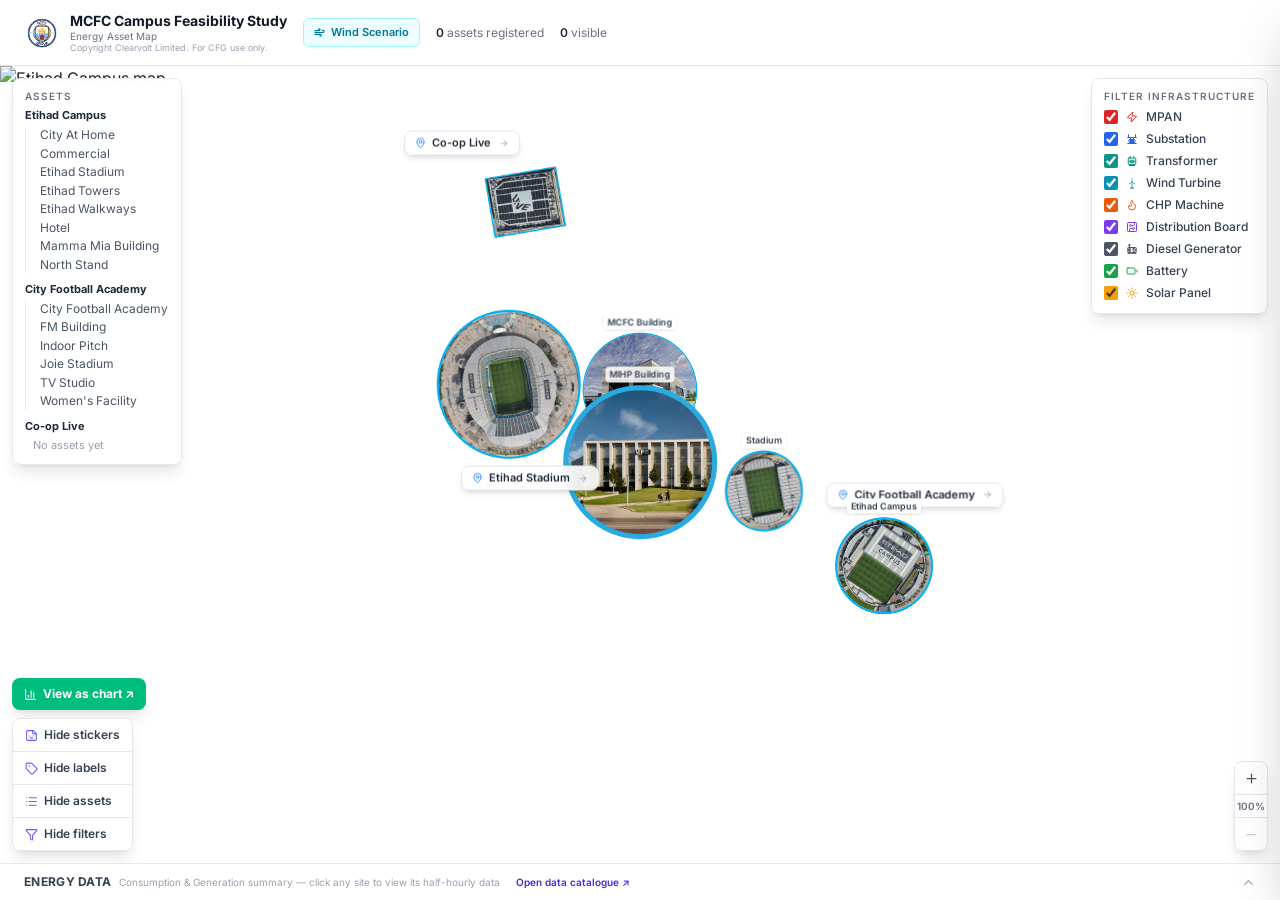
==== index.html @ 7ba1ad1a "Initial deploy — MCFC Campus Feasibility Study map Static deployment build of the interactive campus" ====
<!DOCTYPE html>
<html lang="en">
  <head>
    <meta charset="UTF-8" />
    <meta name="viewport" content="width=device-width, initial-scale=1.0, maximum-scale=1" />
    <title>MCFC Campus Feasibility Study</title>
    <meta name="description" content="MCFC Campus Feasibility Study — built on Replit. Update this description to reflect the app." />
    <meta name="robots" content="index, follow" />
    <meta property="og:title" content="MCFC Campus Feasibility Study" />
    <meta property="og:description" content="MCFC Campus Feasibility Study — built on Replit. Update this description to reflect the app." />
    <meta property="og:type" content="website" />
    <meta name="twitter:card" content="summary_large_image" />
    <meta name="twitter:title" content="MCFC Campus Feasibility Study" />
    <meta name="twitter:description" content="MCFC Campus Feasibility Study — built on Replit. Update this description to reflect the app." />
    <link rel="icon" type="image/svg+xml" href="./favicon.svg" />
    <link rel="preconnect" href="https://fonts.googleapis.com">
    <link rel="preconnect" href="https://fonts.gstatic.com" crossorigin>
    <link href="https://fonts.googleapis.com/css2?family=Inter:wght@400;500;600;700&display=swap" rel="stylesheet">
    <script type="module" crossorigin src="./assets/index-gqUok9H7.js"></script>
    <link rel="stylesheet" crossorigin href="./assets/index-9-qrC28k.css">
  </head>
  <body>
    <div id="root"></div>
  </body>
</html>
---- assets/index-9-qrC28k.css ----
@layer properties{@supports (((-webkit-hyphens:none)) and (not (margin-trim:inline))) or ((-moz-orient:inline) and (not (color:rgb(from red r g b)))){*,:before,:after,::backdrop{--tw-translate-x:0;--tw-translate-y:0;--tw-translate-z:0;--tw-rotate-x:initial;--tw-rotate-y:initial;--tw-rotate-z:initial;--tw-skew-x:initial;--tw-skew-y:initial;--tw-space-y-reverse:0;--tw-space-x-reverse:0;--tw-border-style:solid;--tw-gradient-position:initial;--tw-gradient-from:#0000;--tw-gradient-via:#0000;--tw-gradient-to:#0000;--tw-gradient-stops:initial;--tw-gradient-via-stops:initial;--tw-gradient-from-position:0%;--tw-gradient-via-position:50%;--tw-gradient-to-position:100%;--tw-leading:initial;--tw-font-weight:initial;--tw-tracking:initial;--tw-ordinal:initial;--tw-slashed-zero:initial;--tw-numeric-figure:initial;--tw-numeric-spacing:initial;--tw-numeric-fraction:initial;--tw-shadow:0 0 #0000;--tw-shadow-color:initial;--tw-shadow-alpha:100%;--tw-inset-shadow:0 0 #0000;--tw-inset-shadow-color:initial;--tw-inset-shadow-alpha:100%;--tw-ring-color:initial;--tw-ring-shadow:0 0 #0000;--tw-inset-ring-color:initial;--tw-inset-ring-shadow:0 0 #0000;--tw-ring-inset:initial;--tw-ring-offset-width:0px;--tw-ring-offset-color:#fff;--tw-ring-offset-shadow:0 0 #0000;--tw-outline-style:solid;--tw-blur:initial;--tw-brightness:initial;--tw-contrast:initial;--tw-grayscale:initial;--tw-hue-rotate:initial;--tw-invert:initial;--tw-opacity:initial;--tw-saturate:initial;--tw-sepia:initial;--tw-drop-shadow:initial;--tw-drop-shadow-color:initial;--tw-drop-shadow-alpha:100%;--tw-drop-shadow-size:initial;--tw-backdrop-blur:initial;--tw-backdrop-brightness:initial;--tw-backdrop-contrast:initial;--tw-backdrop-grayscale:initial;--tw-backdrop-hue-rotate:initial;--tw-backdrop-invert:initial;--tw-backdrop-opacity:initial;--tw-backdrop-saturate:initial;--tw-backdrop-sepia:initial;--tw-duration:initial;--tw-ease:initial;--tw-content:"";--tw-scale-x:1;--tw-scale-y:1;--tw-scale-z:1;--tw-animation-delay:0s;--tw-animation-direction:normal;--tw-animation-duration:initial;--tw-animation-fill-mode:none;--tw-animation-iteration-count:1;--tw-enter-blur:0;--tw-enter-opacity:1;--tw-enter-rotate:0;--tw-enter-scale:1;--tw-enter-translate-x:0;--tw-enter-translate-y:0;--tw-exit-blur:0;--tw-exit-opacity:1;--tw-exit-rotate:0;--tw-exit-scale:1;--tw-exit-translate-x:0;--tw-exit-translate-y:0}}}@layer theme{:root,:host{--color-red-50:oklch(97.1% .013 17.38);--color-red-200:oklch(88.5% .062 18.334);--color-red-300:oklch(80.8% .114 19.571);--color-red-400:oklch(70.4% .191 22.216);--color-red-500:oklch(63.7% .237 25.331);--color-red-600:oklch(57.7% .245 27.325);--color-red-700:oklch(50.5% .213 27.518);--color-amber-50:oklch(98.7% .022 95.277);--color-amber-100:oklch(96.2% .059 95.617);--color-amber-200:oklch(92.4% .12 95.746);--color-amber-300:oklch(87.9% .169 91.605);--color-amber-500:oklch(76.9% .188 70.08);--color-amber-600:oklch(66.6% .179 58.318);--color-amber-700:oklch(55.5% .163 48.998);--color-amber-800:oklch(47.3% .137 46.201);--color-yellow-300:oklch(90.5% .182 98.111);--color-green-50:oklch(98.2% .018 155.826);--color-green-100:oklch(96.2% .044 156.743);--color-green-200:oklch(92.5% .084 155.995);--color-green-300:oklch(87.1% .15 154.449);--color-green-600:oklch(62.7% .194 149.214);--color-green-700:oklch(52.7% .154 150.069);--color-green-800:oklch(44.8% .119 151.328);--color-emerald-50:oklch(97.9% .021 166.113);--color-emerald-200:oklch(90.5% .093 164.15);--color-emerald-400:oklch(76.5% .177 163.223);--color-emerald-500:oklch(69.6% .17 162.48);--color-emerald-700:oklch(50.8% .118 165.612);--color-cyan-50:oklch(98.4% .019 200.873);--color-cyan-100:oklch(95.6% .045 203.388);--color-cyan-200:oklch(91.7% .08 205.041);--color-cyan-300:oklch(86.5% .127 207.078);--color-cyan-500:oklch(71.5% .143 215.221);--color-cyan-600:oklch(60.9% .126 221.723);--color-cyan-700:oklch(52% .105 223.128);--color-blue-50:oklch(97% .014 254.604);--color-blue-200:oklch(88.2% .059 254.128);--color-blue-300:oklch(80.9% .105 251.813);--color-blue-500:oklch(62.3% .214 259.815);--color-blue-600:oklch(54.6% .245 262.881);--color-blue-700:oklch(48.8% .243 264.376);--color-indigo-50:oklch(96.2% .018 272.314);--color-indigo-100:oklch(93% .034 272.788);--color-indigo-200:oklch(87% .065 274.039);--color-indigo-300:oklch(78.5% .115 274.713);--color-indigo-400:oklch(67.3% .182 276.935);--color-indigo-500:oklch(58.5% .233 277.117);--color-indigo-600:oklch(51.1% .262 276.966);--color-indigo-700:oklch(45.7% .24 277.023);--color-indigo-800:oklch(39.8% .195 277.366);--color-indigo-900:oklch(35.9% .144 278.697);--color-slate-100:oklch(96.8% .007 247.896);--color-gray-50:oklch(98.5% .002 247.839);--color-gray-100:oklch(96.7% .003 264.542);--color-gray-200:oklch(92.8% .006 264.531);--color-gray-300:oklch(87.2% .01 258.338);--color-gray-400:oklch(70.7% .022 261.325);--color-gray-500:oklch(55.1% .027 264.364);--color-gray-600:oklch(44.6% .03 256.802);--color-gray-700:oklch(37.3% .034 259.733);--color-gray-800:oklch(27.8% .033 256.848);--color-gray-900:oklch(21% .034 264.665);--color-black:#000;--color-white:#fff;--spacing:.25rem;--container-sm:24rem;--container-md:28rem;--container-lg:32rem;--container-2xl:42rem;--container-3xl:48rem;--container-5xl:64rem;--container-6xl:72rem;--text-xs:.75rem;--text-xs--line-height:calc(1 / .75);--text-sm:.875rem;--text-sm--line-height:calc(1.25 / .875);--text-base:1rem;--text-base--line-height: 1.5 ;--text-lg:1.125rem;--text-lg--line-height:calc(1.75 / 1.125);--text-2xl:1.5rem;--text-2xl--line-height:calc(2 / 1.5);--font-weight-normal:400;--font-weight-medium:500;--font-weight-semibold:600;--font-weight-bold:700;--font-weight-extrabold:800;--tracking-tight:-.025em;--tracking-wide:.025em;--tracking-wider:.05em;--tracking-widest:.1em;--leading-tight:1.25;--leading-snug:1.375;--leading-normal:1.5;--leading-relaxed:1.625;--radius-2xl:1rem;--ease-out:cubic-bezier(0, 0, .2, 1);--ease-in-out:cubic-bezier(.4, 0, .2, 1);--animate-spin:spin 1s linear infinite;--animate-pulse:pulse 2s cubic-bezier(.4, 0, .6, 1) infinite;--blur-sm:8px;--aspect-video:16 / 9;--default-transition-duration:.15s;--default-transition-timing-function:cubic-bezier(.4, 0, .2, 1);--default-font-family:"Inter", system-ui, sans-serif;--default-mono-font-family:"JetBrains Mono", Menlo, monospace;--color-border:hsl(var(--border))}}@layer base{*,:after,:before,::backdrop{box-sizing:border-box;border:0 solid;margin:0;padding:0}::file-selector-button{box-sizing:border-box;border:0 solid;margin:0;padding:0}html,:host{-webkit-text-size-adjust:100%;tab-size:4;line-height:1.5;font-family:var(--default-font-family,ui-sans-serif, system-ui, sans-serif, "Apple Color Emoji", "Segoe UI Emoji", "Segoe UI Symbol", "Noto Color Emoji");font-feature-settings:var(--default-font-feature-settings,normal);font-variation-settings:var(--default-font-variation-settings,normal);-webkit-tap-highlight-color:transparent}hr{height:0;color:inherit;border-top-width:1px}abbr:where([title]){-webkit-text-decoration:underline dotted;text-decoration:underline dotted}h1,h2,h3,h4,h5,h6{font-size:inherit;font-weight:inherit}a{color:inherit;-webkit-text-decoration:inherit;text-decoration:inherit}b,strong{font-weight:bolder}code,kbd,samp,pre{font-family:var(--default-mono-font-family,ui-monospace, SFMono-Regular, Menlo, Monaco, Consolas, "Liberation Mono", "Courier New", monospace);font-feature-settings:var(--default-mono-font-feature-settings,normal);font-variation-settings:var(--default-mono-font-variation-settings,normal);font-size:1em}small{font-size:80%}sub,sup{vertical-align:baseline;font-size:75%;line-height:0;position:relative}sub{bottom:-.25em}sup{top:-.5em}table{text-indent:0;border-color:inherit;border-collapse:collapse}:-moz-focusring{outline:auto}progress{vertical-align:baseline}summary{display:list-item}ol,ul,menu{list-style:none}img,svg,video,canvas,audio,iframe,embed,object{vertical-align:middle;display:block}img,video{max-width:100%;height:auto}button,input,select,optgroup,textarea{font:inherit;font-feature-settings:inherit;font-variation-settings:inherit;letter-spacing:inherit;color:inherit;opacity:1;background-color:#0000;border-radius:0}::file-selector-button{font:inherit;font-feature-settings:inherit;font-variation-settings:inherit;letter-spacing:inherit;color:inherit;opacity:1;background-color:#0000;border-radius:0}:where(select:is([multiple],[size])) optgroup{font-weight:bolder}:where(select:is([multiple],[size])) optgroup option{padding-inline-start:20px}::file-selector-button{margin-inline-end:4px}::placeholder{opacity:1}@supports (not ((-webkit-appearance:-apple-pay-button))) or (contain-intrinsic-size:1px){::placeholder{color:currentColor}@supports (color:color-mix(in lab,red,red)){::placeholder{color:color-mix(in oklab,currentcolor 50%,transparent)}}}textarea{resize:vertical}::-webkit-search-decoration{-webkit-appearance:none}::-webkit-date-and-time-value{min-height:1lh;text-align:inherit}::-webkit-datetime-edit{display:inline-flex}::-webkit-datetime-edit-fields-wrapper{padding:0}::-webkit-datetime-edit{padding-block:0}::-webkit-datetime-edit-year-field{padding-block:0}::-webkit-datetime-edit-month-field{padding-block:0}::-webkit-datetime-edit-day-field{padding-block:0}::-webkit-datetime-edit-hour-field{padding-block:0}::-webkit-datetime-edit-minute-field{padding-block:0}::-webkit-datetime-edit-second-field{padding-block:0}::-webkit-datetime-edit-millisecond-field{padding-block:0}::-webkit-datetime-edit-meridiem-field{padding-block:0}::-webkit-calendar-picker-indicator{line-height:1}:-moz-ui-invalid{box-shadow:none}button,input:where([type=button],[type=reset],[type=submit]){appearance:button}::file-selector-button{appearance:button}::-webkit-inner-spin-button{height:auto}::-webkit-outer-spin-button{height:auto}[hidden]:where(:not([hidden=until-found])){display:none!important}*{border-color:hsl(var(--border))}body{background-color:hsl(var(--background));color:hsl(var(--foreground));-webkit-font-smoothing:antialiased;-moz-osx-font-smoothing:grayscale;font-family:Inter,system-ui,sans-serif}}@layer components;@layer utilities{.\@container\/field-group{container:field-group/inline-size}.\@container{container-type:inline-size}.pointer-events-auto{pointer-events:auto}.pointer-events-none{pointer-events:none}.invisible{visibility:hidden}.visible{visibility:visible}.sr-only{clip-path:inset(50%);white-space:nowrap;border-width:0;width:1px;height:1px;margin:-1px;padding:0;position:absolute;overflow:hidden}.absolute{position:absolute}.fixed{position:fixed}.relative{position:relative}.static{position:static}.sticky{position:sticky}.inset-0{inset:calc(var(--spacing) * 0)}.inset-x-0{inset-inline:calc(var(--spacing) * 0)}.inset-y-0{inset-block:calc(var(--spacing) * 0)}.-top-1{top:calc(var(--spacing) * -1)}.-top-1\.5{top:calc(var(--spacing) * -1.5)}.-top-12{top:calc(var(--spacing) * -12)}.top-0{top:calc(var(--spacing) * 0)}.top-1{top:calc(var(--spacing) * 1)}.top-1\.5{top:calc(var(--spacing) * 1.5)}.top-1\/2{top:50%}.top-2{top:calc(var(--spacing) * 2)}.top-3{top:calc(var(--spacing) * 3)}.top-3\.5{top:calc(var(--spacing) * 3.5)}.top-4{top:calc(var(--spacing) * 4)}.top-\[1px\]{top:1px}.top-\[50\%\]{top:50%}.top-\[60\%\]{top:60%}.top-full{top:100%}.-right-1{right:calc(var(--spacing) * -1)}.-right-1\.5{right:calc(var(--spacing) * -1.5)}.-right-12{right:calc(var(--spacing) * -12)}.right-0{right:calc(var(--spacing) * 0)}.right-1{right:calc(var(--spacing) * 1)}.right-2{right:calc(var(--spacing) * 2)}.right-3{right:calc(var(--spacing) * 3)}.right-3\.5{right:calc(var(--spacing) * 3.5)}.right-4{right:calc(var(--spacing) * 4)}.-bottom-12{bottom:calc(var(--spacing) * -12)}.bottom-0{bottom:calc(var(--spacing) * 0)}.bottom-2{bottom:calc(var(--spacing) * 2)}.bottom-2\.5{bottom:calc(var(--spacing) * 2.5)}.bottom-3{bottom:calc(var(--spacing) * 3)}.bottom-4{bottom:calc(var(--spacing) * 4)}.-left-12{left:calc(var(--spacing) * -12)}.left-0{left:calc(var(--spacing) * 0)}.left-1{left:calc(var(--spacing) * 1)}.left-1\/2{left:50%}.left-2{left:calc(var(--spacing) * 2)}.left-2\.5{left:calc(var(--spacing) * 2.5)}.left-3{left:calc(var(--spacing) * 3)}.left-3\.5{left:calc(var(--spacing) * 3.5)}.left-5{left:calc(var(--spacing) * 5)}.left-\[50\%\]{left:50%}.z-10{z-index:10}.z-20{z-index:20}.z-30{z-index:30}.z-40{z-index:40}.z-50{z-index:50}.z-\[1\]{z-index:1}.z-\[89\]{z-index:89}.z-\[90\]{z-index:90}.z-\[95\]{z-index:95}.z-\[100\]{z-index:100}.order-first{order:-9999}.order-last{order:9999}.container{width:100%}@media(min-width:30rem){.container{max-width:30rem}}@media(min-width:40rem){.container{max-width:40rem}}@media(min-width:48rem){.container{max-width:48rem}}@media(min-width:64rem){.container{max-width:64rem}}@media(min-width:80rem){.container{max-width:80rem}}@media(min-width:96rem){.container{max-width:96rem}}.\!m-0{margin:calc(var(--spacing) * 0)!important}.-mx-1{margin-inline:calc(var(--spacing) * -1)}.mx-0{margin-inline:calc(var(--spacing) * 0)}.mx-0\.5{margin-inline:calc(var(--spacing) * .5)}.mx-1{margin-inline:calc(var(--spacing) * 1)}.mx-2{margin-inline:calc(var(--spacing) * 2)}.mx-3{margin-inline:calc(var(--spacing) * 3)}.mx-3\.5{margin-inline:calc(var(--spacing) * 3.5)}.mx-4{margin-inline:calc(var(--spacing) * 4)}.mx-auto{margin-inline:auto}.-my-2{margin-block:calc(var(--spacing) * -2)}.my-0{margin-block:calc(var(--spacing) * 0)}.my-0\.5{margin-block:calc(var(--spacing) * .5)}.my-1{margin-block:calc(var(--spacing) * 1)}.-mt-1{margin-top:calc(var(--spacing) * -1)}.-mt-4{margin-top:calc(var(--spacing) * -4)}.mt-0{margin-top:calc(var(--spacing) * 0)}.mt-0\.5{margin-top:calc(var(--spacing) * .5)}.mt-1{margin-top:calc(var(--spacing) * 1)}.mt-1\.5{margin-top:calc(var(--spacing) * 1.5)}.mt-2{margin-top:calc(var(--spacing) * 2)}.mt-3{margin-top:calc(var(--spacing) * 3)}.mt-4{margin-top:calc(var(--spacing) * 4)}.mt-5{margin-top:calc(var(--spacing) * 5)}.mt-24{margin-top:calc(var(--spacing) * 24)}.mt-auto{margin-top:auto}.-mr-0{margin-right:calc(var(--spacing) * 0)}.-mr-0\.5{margin-right:calc(var(--spacing) * -.5)}.mr-2{margin-right:calc(var(--spacing) * 2)}.mb-0{margin-bottom:calc(var(--spacing) * 0)}.mb-0\.5{margin-bottom:calc(var(--spacing) * .5)}.mb-1{margin-bottom:calc(var(--spacing) * 1)}.mb-1\.5{margin-bottom:calc(var(--spacing) * 1.5)}.mb-2{margin-bottom:calc(var(--spacing) * 2)}.mb-2\.5{margin-bottom:calc(var(--spacing) * 2.5)}.mb-3{margin-bottom:calc(var(--spacing) * 3)}.mb-4{margin-bottom:calc(var(--spacing) * 4)}.mb-6{margin-bottom:calc(var(--spacing) * 6)}.-ml-4{margin-left:calc(var(--spacing) * -4)}.ml-0{margin-left:calc(var(--spacing) * 0)}.ml-0\.5{margin-left:calc(var(--spacing) * .5)}.ml-1{margin-left:calc(var(--spacing) * 1)}.ml-2{margin-left:calc(var(--spacing) * 2)}.ml-4{margin-left:calc(var(--spacing) * 4)}.ml-auto{margin-left:auto}.line-clamp-2{-webkit-line-clamp:2;-webkit-box-orient:vertical;display:-webkit-box;overflow:hidden}.block{display:block}.contents{display:contents}.flex{display:flex}.grid{display:grid}.hidden{display:none}.inline{display:inline}.inline-block{display:inline-block}.inline-flex{display:inline-flex}.table{display:table}.aspect-square{aspect-ratio:1}.aspect-video{aspect-ratio:var(--aspect-video)}.size-4{width:calc(var(--spacing) * 4);height:calc(var(--spacing) * 4)}.size-6{width:calc(var(--spacing) * 6);height:calc(var(--spacing) * 6)}.size-8{width:calc(var(--spacing) * 8);height:calc(var(--spacing) * 8)}.size-10{width:calc(var(--spacing) * 10);height:calc(var(--spacing) * 10)}.size-\[--cell-size\]{width:--cell-size;height:--cell-size}.h-1{height:calc(var(--spacing) * 1)}.h-1\.5{height:calc(var(--spacing) * 1.5)}.h-2{height:calc(var(--spacing) * 2)}.h-2\.5{height:calc(var(--spacing) * 2.5)}.h-3{height:calc(var(--spacing) * 3)}.h-3\.5{height:calc(var(--spacing) * 3.5)}.h-4{height:calc(var(--spacing) * 4)}.h-5{height:calc(var(--spacing) * 5)}.h-6{height:calc(var(--spacing) * 6)}.h-7{height:calc(var(--spacing) * 7)}.h-8{height:calc(var(--spacing) * 8)}.h-9{height:calc(var(--spacing) * 9)}.h-10{height:calc(var(--spacing) * 10)}.h-12{height:calc(var(--spacing) * 12)}.h-28{height:calc(var(--spacing) * 28)}.h-48{height:calc(var(--spacing) * 48)}.h-\[--cell-size\]{height:--cell-size}.h-\[1px\]{height:1px}.h-\[var\(--radix-navigation-menu-viewport-height\)\]{height:var(--radix-navigation-menu-viewport-height)}.h-\[var\(--radix-select-trigger-height\)\]{height:var(--radix-select-trigger-height)}.h-auto{height:auto}.h-full{height:100%}.h-px{height:1px}.h-screen{height:100vh}.h-svh{height:100svh}.max-h-\[--radix-context-menu-content-available-height\]{max-height:--radix-context-menu-content-available-height}.max-h-\[--radix-select-content-available-height\]{max-height:--radix-select-content-available-height}.max-h-\[78\%\]{max-height:78%}.max-h-\[80vh\]{max-height:80vh}.max-h-\[85vh\]{max-height:85vh}.max-h-\[90vh\]{max-height:90vh}.max-h-\[92vh\]{max-height:92vh}.max-h-\[94vh\]{max-height:94vh}.max-h-\[300px\]{max-height:300px}.max-h-\[var\(--radix-dropdown-menu-content-available-height\)\]{max-height:var(--radix-dropdown-menu-content-available-height)}.max-h-full{max-height:100%}.max-h-screen{max-height:100vh}.min-h-0{min-height:calc(var(--spacing) * 0)}.min-h-8{min-height:calc(var(--spacing) * 8)}.min-h-9{min-height:calc(var(--spacing) * 9)}.min-h-10{min-height:calc(var(--spacing) * 10)}.min-h-\[60px\]{min-height:60px}.min-h-screen{min-height:100vh}.min-h-svh{min-height:100svh}.w-0{width:calc(var(--spacing) * 0)}.w-1{width:calc(var(--spacing) * 1)}.w-1\.5{width:calc(var(--spacing) * 1.5)}.w-2{width:calc(var(--spacing) * 2)}.w-2\.5{width:calc(var(--spacing) * 2.5)}.w-3{width:calc(var(--spacing) * 3)}.w-3\.5{width:calc(var(--spacing) * 3.5)}.w-3\/4{width:75%}.w-4{width:calc(var(--spacing) * 4)}.w-5{width:calc(var(--spacing) * 5)}.w-6{width:calc(var(--spacing) * 6)}.w-7{width:calc(var(--spacing) * 7)}.w-8{width:calc(var(--spacing) * 8)}.w-9{width:calc(var(--spacing) * 9)}.w-10{width:calc(var(--spacing) * 10)}.w-24{width:calc(var(--spacing) * 24)}.w-32{width:calc(var(--spacing) * 32)}.w-64{width:calc(var(--spacing) * 64)}.w-72{width:calc(var(--spacing) * 72)}.w-80{width:calc(var(--spacing) * 80)}.w-\[--cell-size\]{width:--cell-size}.w-\[1px\]{width:1px}.w-\[100px\]{width:100px}.w-\[180px\]{width:180px}.w-\[var\(--sidebar-width\)\]{width:var(--sidebar-width)}.w-auto{width:auto}.w-fit{width:fit-content}.w-full{width:100%}.w-max{width:max-content}.w-px{width:1px}.max-w-2xl{max-width:var(--container-2xl)}.max-w-3xl{max-width:var(--container-3xl)}.max-w-5xl{max-width:var(--container-5xl)}.max-w-6xl{max-width:var(--container-6xl)}.max-w-\[160px\]{max-width:160px}.max-w-\[180px\]{max-width:180px}.max-w-\[200px\]{max-width:200px}.max-w-\[840px\]{max-width:840px}.max-w-\[var\(--skeleton-width\)\]{max-width:var(--skeleton-width)}.max-w-full{max-width:100%}.max-w-lg{max-width:var(--container-lg)}.max-w-max{max-width:max-content}.max-w-md{max-width:var(--container-md)}.max-w-sm{max-width:var(--container-sm)}.min-w-0{min-width:calc(var(--spacing) * 0)}.min-w-5{min-width:calc(var(--spacing) * 5)}.min-w-8{min-width:calc(var(--spacing) * 8)}.min-w-9{min-width:calc(var(--spacing) * 9)}.min-w-10{min-width:calc(var(--spacing) * 10)}.min-w-\[--cell-size\]{min-width:--cell-size}.min-w-\[8rem\]{min-width:8rem}.min-w-\[12rem\]{min-width:12rem}.min-w-\[140px\]{min-width:140px}.min-w-\[210px\]{min-width:210px}.min-w-\[var\(--radix-select-trigger-width\)\]{min-width:var(--radix-select-trigger-width)}.flex-1{flex:1}.shrink{flex-shrink:1}.shrink-0{flex-shrink:0}.grow{flex-grow:1}.grow-0{flex-grow:0}.basis-full{flex-basis:100%}.caption-bottom{caption-side:bottom}.border-collapse{border-collapse:collapse}.origin-\[--radix-context-menu-content-transform-origin\]{transform-origin:--radix-context-menu-content-transform-origin}.origin-\[--radix-dropdown-menu-content-transform-origin\]{transform-origin:--radix-dropdown-menu-content-transform-origin}.origin-\[--radix-hover-card-content-transform-origin\]{transform-origin:--radix-hover-card-content-transform-origin}.origin-\[--radix-menubar-content-transform-origin\]{transform-origin:--radix-menubar-content-transform-origin}.origin-\[--radix-popover-content-transform-origin\]{transform-origin:--radix-popover-content-transform-origin}.origin-\[--radix-select-content-transform-origin\]{transform-origin:--radix-select-content-transform-origin}.origin-\[--radix-tooltip-content-transform-origin\]{transform-origin:--radix-tooltip-content-transform-origin}.-translate-x-1{--tw-translate-x:calc(var(--spacing) * -1);translate:var(--tw-translate-x) var(--tw-translate-y)}.-translate-x-1\/2{--tw-translate-x: -50% ;translate:var(--tw-translate-x) var(--tw-translate-y)}.-translate-x-px{--tw-translate-x:-1px;translate:var(--tw-translate-x) var(--tw-translate-y)}.translate-x-\[-50\%\]{--tw-translate-x:-50%;translate:var(--tw-translate-x) var(--tw-translate-y)}.translate-x-px{--tw-translate-x:1px;translate:var(--tw-translate-x) var(--tw-translate-y)}.-translate-y-1{--tw-translate-y:calc(var(--spacing) * -1);translate:var(--tw-translate-x) var(--tw-translate-y)}.-translate-y-1\/2{--tw-translate-y: -50% ;translate:var(--tw-translate-x) var(--tw-translate-y)}.translate-y-\[-50\%\]{--tw-translate-y:-50%;translate:var(--tw-translate-x) var(--tw-translate-y)}.rotate-45{rotate:45deg}.rotate-90{rotate:90deg}.transform{transform:var(--tw-rotate-x,) var(--tw-rotate-y,) var(--tw-rotate-z,) var(--tw-skew-x,) var(--tw-skew-y,)}.animate-caret-blink{animation:1.25s ease-out infinite caret-blink}.animate-in{animation:enter var(--tw-animation-duration,var(--tw-duration,.15s))var(--tw-ease,ease)var(--tw-animation-delay,0s)var(--tw-animation-iteration-count,1)var(--tw-animation-direction,normal)var(--tw-animation-fill-mode,none)}.animate-pulse{animation:var(--animate-pulse)}.animate-spin{animation:var(--animate-spin)}.cursor-crosshair{cursor:crosshair}.cursor-default{cursor:default}.cursor-grab{cursor:grab}.cursor-grabbing{cursor:grabbing}.cursor-move{cursor:move}.cursor-nwse-resize{cursor:nwse-resize}.cursor-pointer{cursor:pointer}.cursor-text{cursor:text}.touch-none{touch-action:none}.resize{resize:both}.resize-none{resize:none}.resize-y{resize:vertical}.list-disc{list-style-type:disc}.list-none{list-style-type:none}.grid-cols-1{grid-template-columns:repeat(1,minmax(0,1fr))}.grid-cols-2{grid-template-columns:repeat(2,minmax(0,1fr))}.grid-cols-3{grid-template-columns:repeat(3,minmax(0,1fr))}.flex-col{flex-direction:column}.flex-col-reverse{flex-direction:column-reverse}.flex-row{flex-direction:row}.flex-wrap{flex-wrap:wrap}.place-content-center{place-content:center}.items-center{align-items:center}.items-end{align-items:flex-end}.items-start{align-items:flex-start}.items-stretch{align-items:stretch}.justify-between{justify-content:space-between}.justify-center{justify-content:center}.justify-start{justify-content:flex-start}.gap-0{gap:calc(var(--spacing) * 0)}.gap-0\.5{gap:calc(var(--spacing) * .5)}.gap-1{gap:calc(var(--spacing) * 1)}.gap-1\.5{gap:calc(var(--spacing) * 1.5)}.gap-2{gap:calc(var(--spacing) * 2)}.gap-2\.5{gap:calc(var(--spacing) * 2.5)}.gap-3{gap:calc(var(--spacing) * 3)}.gap-4{gap:calc(var(--spacing) * 4)}.gap-6{gap:calc(var(--spacing) * 6)}.gap-7{gap:calc(var(--spacing) * 7)}.gap-10{gap:calc(var(--spacing) * 10)}:where(.space-y-0>:not(:last-child)){--tw-space-y-reverse:0;margin-block-start:calc(calc(var(--spacing) * 0) * var(--tw-space-y-reverse));margin-block-end:calc(calc(var(--spacing) * 0) * calc(1 - var(--tw-space-y-reverse)))}:where(.space-y-0\.5>:not(:last-child)){--tw-space-y-reverse:0;margin-block-start:calc(calc(var(--spacing) * .5) * var(--tw-space-y-reverse));margin-block-end:calc(calc(var(--spacing) * .5) * calc(1 - var(--tw-space-y-reverse)))}:where(.space-y-1>:not(:last-child)){--tw-space-y-reverse:0;margin-block-start:calc(calc(var(--spacing) * 1) * var(--tw-space-y-reverse));margin-block-end:calc(calc(var(--spacing) * 1) * calc(1 - var(--tw-space-y-reverse)))}:where(.space-y-1\.5>:not(:last-child)){--tw-space-y-reverse:0;margin-block-start:calc(calc(var(--spacing) * 1.5) * var(--tw-space-y-reverse));margin-block-end:calc(calc(var(--spacing) * 1.5) * calc(1 - var(--tw-space-y-reverse)))}:where(.space-y-2>:not(:last-child)){--tw-space-y-reverse:0;margin-block-start:calc(calc(var(--spacing) * 2) * var(--tw-space-y-reverse));margin-block-end:calc(calc(var(--spacing) * 2) * calc(1 - var(--tw-space-y-reverse)))}:where(.space-y-2\.5>:not(:last-child)){--tw-space-y-reverse:0;margin-block-start:calc(calc(var(--spacing) * 2.5) * var(--tw-space-y-reverse));margin-block-end:calc(calc(var(--spacing) * 2.5) * calc(1 - var(--tw-space-y-reverse)))}:where(.space-y-4>:not(:last-child)){--tw-space-y-reverse:0;margin-block-start:calc(calc(var(--spacing) * 4) * var(--tw-space-y-reverse));margin-block-end:calc(calc(var(--spacing) * 4) * calc(1 - var(--tw-space-y-reverse)))}:where(.space-y-6>:not(:last-child)){--tw-space-y-reverse:0;margin-block-start:calc(calc(var(--spacing) * 6) * var(--tw-space-y-reverse));margin-block-end:calc(calc(var(--spacing) * 6) * calc(1 - var(--tw-space-y-reverse)))}:where(.space-x-1>:not(:last-child)){--tw-space-x-reverse:0;margin-inline-start:calc(calc(var(--spacing) * 1) * var(--tw-space-x-reverse));margin-inline-end:calc(calc(var(--spacing) * 1) * calc(1 - var(--tw-space-x-reverse)))}:where(.space-x-4>:not(:last-child)){--tw-space-x-reverse:0;margin-inline-start:calc(calc(var(--spacing) * 4) * var(--tw-space-x-reverse));margin-inline-end:calc(calc(var(--spacing) * 4) * calc(1 - var(--tw-space-x-reverse)))}.self-center{align-self:center}.self-stretch{align-self:stretch}.truncate{text-overflow:ellipsis;white-space:nowrap;overflow:hidden}.overflow-auto{overflow:auto}.overflow-hidden{overflow:hidden}.overflow-x-auto{overflow-x:auto}.overflow-x-hidden{overflow-x:hidden}.overflow-y-auto{overflow-y:auto}.rounded{border-radius:.25rem}.rounded-2xl{border-radius:var(--radius-2xl)}.rounded-\[2px\]{border-radius:2px}.rounded-\[calc\(var\(--radius\)-5px\)\]{border-radius:calc(var(--radius) - 5px)}.rounded-\[inherit\]{border-radius:inherit}.rounded-full{border-radius:3.40282e38px}.rounded-lg{border-radius:var(--radius)}.rounded-md{border-radius:calc(var(--radius) - 2px)}.rounded-none{border-radius:0}.rounded-sm{border-radius:calc(var(--radius) - 4px)}.rounded-xl{border-radius:calc(var(--radius) + 4px)}.rounded-t-2xl{border-top-left-radius:var(--radius-2xl);border-top-right-radius:var(--radius-2xl)}.rounded-t-\[10px\]{border-top-left-radius:10px;border-top-right-radius:10px}.rounded-l-md{border-top-left-radius:calc(var(--radius) - 2px);border-bottom-left-radius:calc(var(--radius) - 2px)}.rounded-tl-sm{border-top-left-radius:calc(var(--radius) - 4px)}.rounded-r-md{border-top-right-radius:calc(var(--radius) - 2px);border-bottom-right-radius:calc(var(--radius) - 2px)}.border{border-style:var(--tw-border-style);border-width:1px}.border-0{border-style:var(--tw-border-style);border-width:0}.border-2{border-style:var(--tw-border-style);border-width:2px}.border-\[1\.5px\]{border-style:var(--tw-border-style);border-width:1.5px}.border-y{border-block-style:var(--tw-border-style);border-block-width:1px}.border-t{border-top-style:var(--tw-border-style);border-top-width:1px}.border-t-2{border-top-style:var(--tw-border-style);border-top-width:2px}.border-r{border-right-style:var(--tw-border-style);border-right-width:1px}.border-b{border-bottom-style:var(--tw-border-style);border-bottom-width:1px}.border-l{border-left-style:var(--tw-border-style);border-left-width:1px}.border-dashed{--tw-border-style:dashed;border-style:dashed}.\[border-color\:var\(--badge-outline\)\]{border-color:var(--badge-outline)}.\[border-color\:var\(--button-outline\)\]{border-color:var(--button-outline)}.border-\[--color-border\]{border-color:--color-border}.border-amber-200{border-color:var(--color-amber-200)}.border-amber-300{border-color:var(--color-amber-300)}.border-blue-700{border-color:var(--color-blue-700)}.border-border,.border-border\/50{border-color:hsl(var(--border))}@supports (color:color-mix(in lab,red,red)){.border-border\/50{border-color:color-mix(in oklab,hsl(var(--border)) 50%,transparent)}}.border-cyan-200{border-color:var(--color-cyan-200)}.border-cyan-500{border-color:var(--color-cyan-500)}.border-destructive,.border-destructive\/50{border-color:hsl(var(--destructive))}@supports (color:color-mix(in lab,red,red)){.border-destructive\/50{border-color:color-mix(in oklab,hsl(var(--destructive)) 50%,transparent)}}.border-emerald-200{border-color:var(--color-emerald-200)}.border-gray-100{border-color:var(--color-gray-100)}.border-gray-100\/60{border-color:#f3f4f699}@supports (color:color-mix(in lab,red,red)){.border-gray-100\/60{border-color:color-mix(in oklab,var(--color-gray-100) 60%,transparent)}}.border-gray-200{border-color:var(--color-gray-200)}.border-gray-300{border-color:var(--color-gray-300)}.border-green-200{border-color:var(--color-green-200)}.border-indigo-200{border-color:var(--color-indigo-200)}.border-indigo-300{border-color:var(--color-indigo-300)}.border-indigo-400{border-color:var(--color-indigo-400)}.border-input{border-color:hsl(var(--input))}.border-primary,.border-primary\/50{border-color:hsl(var(--primary))}@supports (color:color-mix(in lab,red,red)){.border-primary\/50{border-color:color-mix(in oklab,hsl(var(--primary)) 50%,transparent)}}.border-red-200{border-color:var(--color-red-200)}.border-sidebar-border{border-color:hsl(var(--sidebar-border))}.border-transparent{border-color:#0000}.border-white{border-color:var(--color-white)}.border-white\/10{border-color:#ffffff1a}@supports (color:color-mix(in lab,red,red)){.border-white\/10{border-color:color-mix(in oklab,var(--color-white) 10%,transparent)}}.border-t-transparent{border-top-color:#0000}.border-l-transparent{border-left-color:#0000}.bg-\[--color-bg\]{background-color:--color-bg}.bg-accent{background-color:hsl(var(--accent))}.bg-amber-50{background-color:var(--color-amber-50)}.bg-amber-600{background-color:var(--color-amber-600)}.bg-amber-700{background-color:var(--color-amber-700)}.bg-amber-700\/50{background-color:#b7500080}@supports (color:color-mix(in lab,red,red)){.bg-amber-700\/50{background-color:color-mix(in oklab,var(--color-amber-700) 50%,transparent)}}.bg-background{background-color:hsl(var(--background))}.bg-black{background-color:var(--color-black)}.bg-black\/10{background-color:#0000001a}@supports (color:color-mix(in lab,red,red)){.bg-black\/10{background-color:color-mix(in oklab,var(--color-black) 10%,transparent)}}.bg-black\/40{background-color:#0006}@supports (color:color-mix(in lab,red,red)){.bg-black\/40{background-color:color-mix(in oklab,var(--color-black) 40%,transparent)}}.bg-black\/50{background-color:#00000080}@supports (color:color-mix(in lab,red,red)){.bg-black\/50{background-color:color-mix(in oklab,var(--color-black) 50%,transparent)}}.bg-black\/60{background-color:#0009}@supports (color:color-mix(in lab,red,red)){.bg-black\/60{background-color:color-mix(in oklab,var(--color-black) 60%,transparent)}}.bg-black\/80{background-color:#000c}@supports (color:color-mix(in lab,red,red)){.bg-black\/80{background-color:color-mix(in oklab,var(--color-black) 80%,transparent)}}.bg-blue-500{background-color:var(--color-blue-500)}.bg-blue-600{background-color:var(--color-blue-600)}.bg-border{background-color:hsl(var(--border))}.bg-card{background-color:hsl(var(--card))}.bg-cyan-50{background-color:var(--color-cyan-50)}.bg-cyan-600{background-color:var(--color-cyan-600)}.bg-destructive{background-color:hsl(var(--destructive))}.bg-emerald-50{background-color:var(--color-emerald-50)}.bg-emerald-500{background-color:var(--color-emerald-500)}.bg-foreground{background-color:hsl(var(--foreground))}.bg-gray-50{background-color:var(--color-gray-50)}.bg-gray-50\/40{background-color:#f9fafb66}@supports (color:color-mix(in lab,red,red)){.bg-gray-50\/40{background-color:color-mix(in oklab,var(--color-gray-50) 40%,transparent)}}.bg-gray-50\/50{background-color:#f9fafb80}@supports (color:color-mix(in lab,red,red)){.bg-gray-50\/50{background-color:color-mix(in oklab,var(--color-gray-50) 50%,transparent)}}.bg-gray-50\/60{background-color:#f9fafb99}@supports (color:color-mix(in lab,red,red)){.bg-gray-50\/60{background-color:color-mix(in oklab,var(--color-gray-50) 60%,transparent)}}.bg-gray-100{background-color:var(--color-gray-100)}.bg-gray-200{background-color:var(--color-gray-200)}.bg-gray-300{background-color:var(--color-gray-300)}.bg-gray-800{background-color:var(--color-gray-800)}.bg-gray-900{background-color:var(--color-gray-900)}.bg-gray-900\/80{background-color:#101828cc}@supports (color:color-mix(in lab,red,red)){.bg-gray-900\/80{background-color:color-mix(in oklab,var(--color-gray-900) 80%,transparent)}}.bg-gray-900\/90{background-color:#101828e6}@supports (color:color-mix(in lab,red,red)){.bg-gray-900\/90{background-color:color-mix(in oklab,var(--color-gray-900) 90%,transparent)}}.bg-green-50{background-color:var(--color-green-50)}.bg-indigo-50{background-color:var(--color-indigo-50)}.bg-indigo-100{background-color:var(--color-indigo-100)}.bg-indigo-300{background-color:var(--color-indigo-300)}.bg-indigo-400{background-color:var(--color-indigo-400)}.bg-indigo-500{background-color:var(--color-indigo-500)}.bg-indigo-600{background-color:var(--color-indigo-600)}.bg-input{background-color:hsl(var(--input))}.bg-muted,.bg-muted\/50{background-color:hsl(var(--muted))}@supports (color:color-mix(in lab,red,red)){.bg-muted\/50{background-color:color-mix(in oklab,hsl(var(--muted)) 50%,transparent)}}.bg-popover{background-color:hsl(var(--popover))}.bg-primary,.bg-primary\/10{background-color:hsl(var(--primary))}@supports (color:color-mix(in lab,red,red)){.bg-primary\/10{background-color:color-mix(in oklab,hsl(var(--primary)) 10%,transparent)}}.bg-primary\/20{background-color:hsl(var(--primary))}@supports (color:color-mix(in lab,red,red)){.bg-primary\/20{background-color:color-mix(in oklab,hsl(var(--primary)) 20%,transparent)}}.bg-red-50{background-color:var(--color-red-50)}.bg-red-500{background-color:var(--color-red-500)}.bg-red-600{background-color:var(--color-red-600)}.bg-secondary{background-color:hsl(var(--secondary))}.bg-sidebar{background-color:hsl(var(--sidebar))}.bg-sidebar-border{background-color:hsl(var(--sidebar-border))}.bg-slate-100{background-color:var(--color-slate-100)}.bg-transparent{background-color:#0000}.bg-white{background-color:var(--color-white)}.bg-white\/60{background-color:#fff9}@supports (color:color-mix(in lab,red,red)){.bg-white\/60{background-color:color-mix(in oklab,var(--color-white) 60%,transparent)}}.bg-white\/85{background-color:#ffffffd9}@supports (color:color-mix(in lab,red,red)){.bg-white\/85{background-color:color-mix(in oklab,var(--color-white) 85%,transparent)}}.bg-white\/90{background-color:#ffffffe6}@supports (color:color-mix(in lab,red,red)){.bg-white\/90{background-color:color-mix(in oklab,var(--color-white) 90%,transparent)}}.bg-white\/95{background-color:#fffffff2}@supports (color:color-mix(in lab,red,red)){.bg-white\/95{background-color:color-mix(in oklab,var(--color-white) 95%,transparent)}}.bg-gradient-to-r{--tw-gradient-position:to right in oklab;background-image:linear-gradient(var(--tw-gradient-stops))}.bg-gradient-to-t{--tw-gradient-position:to top in oklab;background-image:linear-gradient(var(--tw-gradient-stops))}.from-black{--tw-gradient-from:var(--color-black);--tw-gradient-stops:var(--tw-gradient-via-stops,var(--tw-gradient-position), var(--tw-gradient-from) var(--tw-gradient-from-position), var(--tw-gradient-to) var(--tw-gradient-to-position))}.from-black\/75{--tw-gradient-from:#000000bf}@supports (color:color-mix(in lab,red,red)){.from-black\/75{--tw-gradient-from:color-mix(in oklab, var(--color-black) 75%, transparent)}}.from-black\/75{--tw-gradient-stops:var(--tw-gradient-via-stops,var(--tw-gradient-position), var(--tw-gradient-from) var(--tw-gradient-from-position), var(--tw-gradient-to) var(--tw-gradient-to-position))}.from-cyan-50{--tw-gradient-from:var(--color-cyan-50);--tw-gradient-stops:var(--tw-gradient-via-stops,var(--tw-gradient-position), var(--tw-gradient-from) var(--tw-gradient-from-position), var(--tw-gradient-to) var(--tw-gradient-to-position))}.via-black{--tw-gradient-via:var(--color-black);--tw-gradient-via-stops:var(--tw-gradient-position), var(--tw-gradient-from) var(--tw-gradient-from-position), var(--tw-gradient-via) var(--tw-gradient-via-position), var(--tw-gradient-to) var(--tw-gradient-to-position);--tw-gradient-stops:var(--tw-gradient-via-stops)}.via-black\/15{--tw-gradient-via:#00000026}@supports (color:color-mix(in lab,red,red)){.via-black\/15{--tw-gradient-via:color-mix(in oklab, var(--color-black) 15%, transparent)}}.via-black\/15{--tw-gradient-via-stops:var(--tw-gradient-position), var(--tw-gradient-from) var(--tw-gradient-from-position), var(--tw-gradient-via) var(--tw-gradient-via-position), var(--tw-gradient-to) var(--tw-gradient-to-position);--tw-gradient-stops:var(--tw-gradient-via-stops)}.to-blue-50{--tw-gradient-to:var(--color-blue-50);--tw-gradient-stops:var(--tw-gradient-via-stops,var(--tw-gradient-position), var(--tw-gradient-from) var(--tw-gradient-from-position), var(--tw-gradient-to) var(--tw-gradient-to-position))}.to-transparent{--tw-gradient-to:transparent;--tw-gradient-stops:var(--tw-gradient-via-stops,var(--tw-gradient-position), var(--tw-gradient-from) var(--tw-gradient-from-position), var(--tw-gradient-to) var(--tw-gradient-to-position))}.fill-current{fill:currentColor}.fill-primary{fill:hsl(var(--primary))}.object-contain{object-fit:contain}.object-cover{object-fit:cover}.p-0{padding:calc(var(--spacing) * 0)}.p-0\.5{padding:calc(var(--spacing) * .5)}.p-1{padding:calc(var(--spacing) * 1)}.p-1\.5{padding:calc(var(--spacing) * 1.5)}.p-2{padding:calc(var(--spacing) * 2)}.p-3{padding:calc(var(--spacing) * 3)}.p-4{padding:calc(var(--spacing) * 4)}.p-6{padding:calc(var(--spacing) * 6)}.p-\[1px\]{padding:1px}.px-1{padding-inline:calc(var(--spacing) * 1)}.px-1\.5{padding-inline:calc(var(--spacing) * 1.5)}.px-2{padding-inline:calc(var(--spacing) * 2)}.px-2\.5{padding-inline:calc(var(--spacing) * 2.5)}.px-3{padding-inline:calc(var(--spacing) * 3)}.px-3\.5{padding-inline:calc(var(--spacing) * 3.5)}.px-4{padding-inline:calc(var(--spacing) * 4)}.px-5{padding-inline:calc(var(--spacing) * 5)}.px-6{padding-inline:calc(var(--spacing) * 6)}.px-8{padding-inline:calc(var(--spacing) * 8)}.px-\[--cell-size\]{padding-inline:--cell-size}.py-0{padding-block:calc(var(--spacing) * 0)}.py-0\.5{padding-block:calc(var(--spacing) * .5)}.py-1{padding-block:calc(var(--spacing) * 1)}.py-1\.5{padding-block:calc(var(--spacing) * 1.5)}.py-2{padding-block:calc(var(--spacing) * 2)}.py-2\.5{padding-block:calc(var(--spacing) * 2.5)}.py-3{padding-block:calc(var(--spacing) * 3)}.py-3\.5{padding-block:calc(var(--spacing) * 3.5)}.py-4{padding-block:calc(var(--spacing) * 4)}.py-5{padding-block:calc(var(--spacing) * 5)}.py-6{padding-block:calc(var(--spacing) * 6)}.py-8{padding-block:calc(var(--spacing) * 8)}.py-10{padding-block:calc(var(--spacing) * 10)}.py-px{padding-block:1px}.pt-0{padding-top:calc(var(--spacing) * 0)}.pt-0\.5{padding-top:calc(var(--spacing) * .5)}.pt-1{padding-top:calc(var(--spacing) * 1)}.pt-2{padding-top:calc(var(--spacing) * 2)}.pt-3{padding-top:calc(var(--spacing) * 3)}.pt-4{padding-top:calc(var(--spacing) * 4)}.pt-6{padding-top:calc(var(--spacing) * 6)}.pr-1{padding-right:calc(var(--spacing) * 1)}.pr-2{padding-right:calc(var(--spacing) * 2)}.pr-2\.5{padding-right:calc(var(--spacing) * 2.5)}.pr-3{padding-right:calc(var(--spacing) * 3)}.pr-8{padding-right:calc(var(--spacing) * 8)}.pb-1{padding-bottom:calc(var(--spacing) * 1)}.pb-2{padding-bottom:calc(var(--spacing) * 2)}.pb-3{padding-bottom:calc(var(--spacing) * 3)}.pb-4{padding-bottom:calc(var(--spacing) * 4)}.pb-5{padding-bottom:calc(var(--spacing) * 5)}.pl-1{padding-left:calc(var(--spacing) * 1)}.pl-1\.5{padding-left:calc(var(--spacing) * 1.5)}.pl-2{padding-left:calc(var(--spacing) * 2)}.pl-2\.5{padding-left:calc(var(--spacing) * 2.5)}.pl-3{padding-left:calc(var(--spacing) * 3)}.pl-4{padding-left:calc(var(--spacing) * 4)}.pl-7{padding-left:calc(var(--spacing) * 7)}.pl-8{padding-left:calc(var(--spacing) * 8)}.pl-\[88px\]{padding-left:88px}.text-center{text-align:center}.text-left{text-align:left}.text-right{text-align:right}.align-middle{vertical-align:middle}.align-top{vertical-align:top}.font-mono{font-family:JetBrains Mono,Menlo,monospace}.font-sans{font-family:Inter,system-ui,sans-serif}.text-2xl{font-size:var(--text-2xl);line-height:var(--tw-leading,var(--text-2xl--line-height))}.text-base{font-size:var(--text-base);line-height:var(--tw-leading,var(--text-base--line-height))}.text-lg{font-size:var(--text-lg);line-height:var(--tw-leading,var(--text-lg--line-height))}.text-sm{font-size:var(--text-sm);line-height:var(--tw-leading,var(--text-sm--line-height))}.text-sm\/relaxed{font-size:var(--text-sm);line-height:var(--leading-relaxed)}.text-xs{font-size:var(--text-xs);line-height:var(--tw-leading,var(--text-xs--line-height))}.text-\[0\.8rem\]{font-size:.8rem}.text-\[8\.5px\]{font-size:8.5px}.text-\[9px\]{font-size:9px}.text-\[10px\]{font-size:10px}.text-\[11px\]{font-size:11px}.text-\[12px\]{font-size:12px}.leading-none{--tw-leading:1;line-height:1}.leading-normal{--tw-leading:var(--leading-normal);line-height:var(--leading-normal)}.leading-relaxed{--tw-leading:var(--leading-relaxed);line-height:var(--leading-relaxed)}.leading-snug{--tw-leading:var(--leading-snug);line-height:var(--leading-snug)}.leading-tight{--tw-leading:var(--leading-tight);line-height:var(--leading-tight)}.font-bold{--tw-font-weight:var(--font-weight-bold);font-weight:var(--font-weight-bold)}.font-extrabold{--tw-font-weight:var(--font-weight-extrabold);font-weight:var(--font-weight-extrabold)}.font-medium{--tw-font-weight:var(--font-weight-medium);font-weight:var(--font-weight-medium)}.font-normal{--tw-font-weight:var(--font-weight-normal);font-weight:var(--font-weight-normal)}.font-semibold{--tw-font-weight:var(--font-weight-semibold);font-weight:var(--font-weight-semibold)}.tracking-tight{--tw-tracking:var(--tracking-tight);letter-spacing:var(--tracking-tight)}.tracking-wide{--tw-tracking:var(--tracking-wide);letter-spacing:var(--tracking-wide)}.tracking-wider{--tw-tracking:var(--tracking-wider);letter-spacing:var(--tracking-wider)}.tracking-widest{--tw-tracking:var(--tracking-widest);letter-spacing:var(--tracking-widest)}.text-balance{text-wrap:balance}.break-words{overflow-wrap:break-word}.break-all{word-break:break-all}.whitespace-nowrap{white-space:nowrap}.whitespace-pre-line{white-space:pre-line}.text-accent-foreground{color:hsl(var(--accent-foreground))}.text-amber-100{color:var(--color-amber-100)}.text-amber-200{color:var(--color-amber-200)}.text-amber-500{color:var(--color-amber-500)}.text-amber-600{color:var(--color-amber-600)}.text-amber-700{color:var(--color-amber-700)}.text-amber-800{color:var(--color-amber-800)}.text-blue-200{color:var(--color-blue-200)}.text-blue-500{color:var(--color-blue-500)}.text-blue-600{color:var(--color-blue-600)}.text-card-foreground{color:hsl(var(--card-foreground))}.text-current{color:currentColor}.text-cyan-700{color:var(--color-cyan-700)}.text-destructive{color:hsl(var(--destructive))}.text-destructive-foreground{color:hsl(var(--destructive-foreground))}.text-emerald-700{color:var(--color-emerald-700)}.text-foreground,.text-foreground\/50{color:hsl(var(--foreground))}@supports (color:color-mix(in lab,red,red)){.text-foreground\/50{color:color-mix(in oklab,hsl(var(--foreground)) 50%,transparent)}}.text-gray-200{color:var(--color-gray-200)}.text-gray-300{color:var(--color-gray-300)}.text-gray-400{color:var(--color-gray-400)}.text-gray-500{color:var(--color-gray-500)}.text-gray-600{color:var(--color-gray-600)}.text-gray-700{color:var(--color-gray-700)}.text-gray-800{color:var(--color-gray-800)}.text-gray-900{color:var(--color-gray-900)}.text-green-200{color:var(--color-green-200)}.text-green-300{color:var(--color-green-300)}.text-green-600{color:var(--color-green-600)}.text-green-700{color:var(--color-green-700)}.text-green-800{color:var(--color-green-800)}.text-indigo-200{color:var(--color-indigo-200)}.text-indigo-400{color:var(--color-indigo-400)}.text-indigo-500{color:var(--color-indigo-500)}.text-indigo-600{color:var(--color-indigo-600)}.text-indigo-700{color:var(--color-indigo-700)}.text-muted-foreground{color:hsl(var(--muted-foreground))}.text-popover-foreground{color:hsl(var(--popover-foreground))}.text-primary{color:hsl(var(--primary))}.text-primary-foreground{color:hsl(var(--primary-foreground))}.text-red-200{color:var(--color-red-200)}.text-red-400{color:var(--color-red-400)}.text-red-500{color:var(--color-red-500)}.text-red-600{color:var(--color-red-600)}.text-red-700{color:var(--color-red-700)}.text-secondary-foreground{color:hsl(var(--secondary-foreground))}.text-sidebar-foreground,.text-sidebar-foreground\/70{color:hsl(var(--sidebar-foreground))}@supports (color:color-mix(in lab,red,red)){.text-sidebar-foreground\/70{color:color-mix(in oklab,hsl(var(--sidebar-foreground)) 70%,transparent)}}.text-white{color:var(--color-white)}.text-yellow-300{color:var(--color-yellow-300)}.uppercase{text-transform:uppercase}.italic{font-style:italic}.tabular-nums{--tw-numeric-spacing:tabular-nums;font-variant-numeric:var(--tw-ordinal,) var(--tw-slashed-zero,) var(--tw-numeric-figure,) var(--tw-numeric-spacing,) var(--tw-numeric-fraction,)}.underline{text-decoration-line:underline}.underline-offset-4{text-underline-offset:4px}.opacity-0{opacity:0}.opacity-50{opacity:.5}.opacity-60{opacity:.6}.opacity-70{opacity:.7}.opacity-90{opacity:.9}.shadow{--tw-shadow:0 1px 3px 0 var(--tw-shadow-color,#0000001a), 0 1px 2px -1px var(--tw-shadow-color,#0000001a);box-shadow:var(--tw-inset-shadow),var(--tw-inset-ring-shadow),var(--tw-ring-offset-shadow),var(--tw-ring-shadow),var(--tw-shadow)}.shadow-2xl{--tw-shadow:0 25px 50px -12px var(--tw-shadow-color,#00000040);box-shadow:var(--tw-inset-shadow),var(--tw-inset-ring-shadow),var(--tw-ring-offset-shadow),var(--tw-ring-shadow),var(--tw-shadow)}.shadow-\[0_-4px_16px_rgba\(0\,0\,0\,0\.06\)\]{--tw-shadow:0 -4px 16px var(--tw-shadow-color,#0000000f);box-shadow:var(--tw-inset-shadow),var(--tw-inset-ring-shadow),var(--tw-ring-offset-shadow),var(--tw-ring-shadow),var(--tw-shadow)}.shadow-\[0_0_0_1px_hsl\(var\(--sidebar-border\)\)\]{--tw-shadow:0 0 0 1px var(--tw-shadow-color,hsl(var(--sidebar-border)));box-shadow:var(--tw-inset-shadow),var(--tw-inset-ring-shadow),var(--tw-ring-offset-shadow),var(--tw-ring-shadow),var(--tw-shadow)}.shadow-lg{--tw-shadow:0 10px 15px -3px var(--tw-shadow-color,#0000001a), 0 4px 6px -4px var(--tw-shadow-color,#0000001a);box-shadow:var(--tw-inset-shadow),var(--tw-inset-ring-shadow),var(--tw-ring-offset-shadow),var(--tw-ring-shadow),var(--tw-shadow)}.shadow-md{--tw-shadow:0 4px 6px -1px var(--tw-shadow-color,#0000001a), 0 2px 4px -2px var(--tw-shadow-color,#0000001a);box-shadow:var(--tw-inset-shadow),var(--tw-inset-ring-shadow),var(--tw-ring-offset-shadow),var(--tw-ring-shadow),var(--tw-shadow)}.shadow-none{--tw-shadow:0 0 #0000;box-shadow:var(--tw-inset-shadow),var(--tw-inset-ring-shadow),var(--tw-ring-offset-shadow),var(--tw-ring-shadow),var(--tw-shadow)}.shadow-sm{--tw-shadow:0 1px 3px 0 var(--tw-shadow-color,#0000001a), 0 1px 2px -1px var(--tw-shadow-color,#0000001a);box-shadow:var(--tw-inset-shadow),var(--tw-inset-ring-shadow),var(--tw-ring-offset-shadow),var(--tw-ring-shadow),var(--tw-shadow)}.shadow-xl{--tw-shadow:0 20px 25px -5px var(--tw-shadow-color,#0000001a), 0 8px 10px -6px var(--tw-shadow-color,#0000001a);box-shadow:var(--tw-inset-shadow),var(--tw-inset-ring-shadow),var(--tw-ring-offset-shadow),var(--tw-ring-shadow),var(--tw-shadow)}.shadow-xs{--tw-shadow:0 1px 2px 0 var(--tw-shadow-color,#0000000d);box-shadow:var(--tw-inset-shadow),var(--tw-inset-ring-shadow),var(--tw-ring-offset-shadow),var(--tw-ring-shadow),var(--tw-shadow)}.ring{--tw-ring-shadow:var(--tw-ring-inset,) 0 0 0 calc(1px + var(--tw-ring-offset-width)) var(--tw-ring-color,currentcolor);box-shadow:var(--tw-inset-shadow),var(--tw-inset-ring-shadow),var(--tw-ring-offset-shadow),var(--tw-ring-shadow),var(--tw-shadow)}.ring-0{--tw-ring-shadow:var(--tw-ring-inset,) 0 0 0 calc(0px + var(--tw-ring-offset-width)) var(--tw-ring-color,currentcolor);box-shadow:var(--tw-inset-shadow),var(--tw-inset-ring-shadow),var(--tw-ring-offset-shadow),var(--tw-ring-shadow),var(--tw-shadow)}.ring-1{--tw-ring-shadow:var(--tw-ring-inset,) 0 0 0 calc(1px + var(--tw-ring-offset-width)) var(--tw-ring-color,currentcolor);box-shadow:var(--tw-inset-shadow),var(--tw-inset-ring-shadow),var(--tw-ring-offset-shadow),var(--tw-ring-shadow),var(--tw-shadow)}.ring-2{--tw-ring-shadow:var(--tw-ring-inset,) 0 0 0 calc(2px + var(--tw-ring-offset-width)) var(--tw-ring-color,currentcolor);box-shadow:var(--tw-inset-shadow),var(--tw-inset-ring-shadow),var(--tw-ring-offset-shadow),var(--tw-ring-shadow),var(--tw-shadow)}.shadow-blue-200{--tw-shadow-color:oklch(88.2% .059 254.128)}@supports (color:color-mix(in lab,red,red)){.shadow-blue-200{--tw-shadow-color:color-mix(in oklab, var(--color-blue-200) var(--tw-shadow-alpha), transparent)}}.ring-gray-200{--tw-ring-color:var(--color-gray-200)}.ring-indigo-400{--tw-ring-color:var(--color-indigo-400)}.ring-ring{--tw-ring-color:hsl(var(--ring))}.ring-sidebar-ring{--tw-ring-color:hsl(var(--sidebar-ring))}.ring-offset-1{--tw-ring-offset-width:1px;--tw-ring-offset-shadow:var(--tw-ring-inset,) 0 0 0 var(--tw-ring-offset-width) var(--tw-ring-offset-color)}.ring-offset-background{--tw-ring-offset-color:hsl(var(--background))}.outline-hidden{--tw-outline-style:none;outline-style:none}@media(forced-colors:active){.outline-hidden{outline-offset:2px;outline:2px solid #0000}}.outline{outline-style:var(--tw-outline-style);outline-width:1px}.outline-2{outline-style:var(--tw-outline-style);outline-width:2px}.outline-offset-2{outline-offset:2px}.outline-transparent{outline-color:#0000}.blur{--tw-blur:blur(8px);filter:var(--tw-blur,) var(--tw-brightness,) var(--tw-contrast,) var(--tw-grayscale,) var(--tw-hue-rotate,) var(--tw-invert,) var(--tw-saturate,) var(--tw-sepia,) var(--tw-drop-shadow,)}.drop-shadow{--tw-drop-shadow-size:drop-shadow(0 1px 2px var(--tw-drop-shadow-color,#0000001a)) drop-shadow(0 1px 1px var(--tw-drop-shadow-color,#0000000f));--tw-drop-shadow:drop-shadow(0 1px 2px #0000001a) drop-shadow(0 1px 1px #0000000f);filter:var(--tw-blur,) var(--tw-brightness,) var(--tw-contrast,) var(--tw-grayscale,) var(--tw-hue-rotate,) var(--tw-invert,) var(--tw-saturate,) var(--tw-sepia,) var(--tw-drop-shadow,)}.filter{filter:var(--tw-blur,) var(--tw-brightness,) var(--tw-contrast,) var(--tw-grayscale,) var(--tw-hue-rotate,) var(--tw-invert,) var(--tw-saturate,) var(--tw-sepia,) var(--tw-drop-shadow,)}.backdrop-blur-\[2px\]{--tw-backdrop-blur:blur(2px);-webkit-backdrop-filter:var(--tw-backdrop-blur,) var(--tw-backdrop-brightness,) var(--tw-backdrop-contrast,) var(--tw-backdrop-grayscale,) var(--tw-backdrop-hue-rotate,) var(--tw-backdrop-invert,) var(--tw-backdrop-opacity,) var(--tw-backdrop-saturate,) var(--tw-backdrop-sepia,);backdrop-filter:var(--tw-backdrop-blur,) var(--tw-backdrop-brightness,) var(--tw-backdrop-contrast,) var(--tw-backdrop-grayscale,) var(--tw-backdrop-hue-rotate,) var(--tw-backdrop-invert,) var(--tw-backdrop-opacity,) var(--tw-backdrop-saturate,) var(--tw-backdrop-sepia,)}.backdrop-blur-sm{--tw-backdrop-blur:blur(var(--blur-sm));-webkit-backdrop-filter:var(--tw-backdrop-blur,) var(--tw-backdrop-brightness,) var(--tw-backdrop-contrast,) var(--tw-backdrop-grayscale,) var(--tw-backdrop-hue-rotate,) var(--tw-backdrop-invert,) var(--tw-backdrop-opacity,) var(--tw-backdrop-saturate,) var(--tw-backdrop-sepia,);backdrop-filter:var(--tw-backdrop-blur,) var(--tw-backdrop-brightness,) var(--tw-backdrop-contrast,) var(--tw-backdrop-grayscale,) var(--tw-backdrop-hue-rotate,) var(--tw-backdrop-invert,) var(--tw-backdrop-opacity,) var(--tw-backdrop-saturate,) var(--tw-backdrop-sepia,)}.backdrop-filter{-webkit-backdrop-filter:var(--tw-backdrop-blur,) var(--tw-backdrop-brightness,) var(--tw-backdrop-contrast,) var(--tw-backdrop-grayscale,) var(--tw-backdrop-hue-rotate,) var(--tw-backdrop-invert,) var(--tw-backdrop-opacity,) var(--tw-backdrop-saturate,) var(--tw-backdrop-sepia,);backdrop-filter:var(--tw-backdrop-blur,) var(--tw-backdrop-brightness,) var(--tw-backdrop-contrast,) var(--tw-backdrop-grayscale,) var(--tw-backdrop-hue-rotate,) var(--tw-backdrop-invert,) var(--tw-backdrop-opacity,) var(--tw-backdrop-saturate,) var(--tw-backdrop-sepia,)}.transition{transition-property:color,background-color,border-color,outline-color,text-decoration-color,fill,stroke,--tw-gradient-from,--tw-gradient-via,--tw-gradient-to,opacity,box-shadow,transform,translate,scale,rotate,filter,-webkit-backdrop-filter,backdrop-filter,display,content-visibility,overlay,pointer-events;transition-timing-function:var(--tw-ease,var(--default-transition-timing-function));transition-duration:var(--tw-duration,var(--default-transition-duration))}.transition-\[color\,box-shadow\]{transition-property:color,box-shadow;transition-timing-function:var(--tw-ease,var(--default-transition-timing-function));transition-duration:var(--tw-duration,var(--default-transition-duration))}.transition-\[left\,right\,width\]{transition-property:left,right,width;transition-timing-function:var(--tw-ease,var(--default-transition-timing-function));transition-duration:var(--tw-duration,var(--default-transition-duration))}.transition-\[margin\,opacity\]{transition-property:margin,opacity;transition-timing-function:var(--tw-ease,var(--default-transition-timing-function));transition-duration:var(--tw-duration,var(--default-transition-duration))}.transition-\[width\,height\,padding\]{transition-property:width,height,padding;transition-timing-function:var(--tw-ease,var(--default-transition-timing-function));transition-duration:var(--tw-duration,var(--default-transition-duration))}.transition-\[width\]{transition-property:width;transition-timing-function:var(--tw-ease,var(--default-transition-timing-function));transition-duration:var(--tw-duration,var(--default-transition-duration))}.transition-all{transition-property:all;transition-timing-function:var(--tw-ease,var(--default-transition-timing-function));transition-duration:var(--tw-duration,var(--default-transition-duration))}.transition-colors{transition-property:color,background-color,border-color,outline-color,text-decoration-color,fill,stroke,--tw-gradient-from,--tw-gradient-via,--tw-gradient-to;transition-timing-function:var(--tw-ease,var(--default-transition-timing-function));transition-duration:var(--tw-duration,var(--default-transition-duration))}.transition-opacity{transition-property:opacity;transition-timing-function:var(--tw-ease,var(--default-transition-timing-function));transition-duration:var(--tw-duration,var(--default-transition-duration))}.transition-transform{transition-property:transform,translate,scale,rotate;transition-timing-function:var(--tw-ease,var(--default-transition-timing-function));transition-duration:var(--tw-duration,var(--default-transition-duration))}.duration-100{--tw-duration:.1s;transition-duration:.1s}.duration-150{--tw-duration:.15s;transition-duration:.15s}.duration-200{--tw-duration:.2s;transition-duration:.2s}.duration-300{--tw-duration:.3s;transition-duration:.3s}.duration-1000{--tw-duration:1s;transition-duration:1s}.ease-in-out{--tw-ease:var(--ease-in-out);transition-timing-function:var(--ease-in-out)}.ease-linear{--tw-ease:linear;transition-timing-function:linear}.ease-out{--tw-ease:var(--ease-out);transition-timing-function:var(--ease-out)}.fade-in-0{--tw-enter-opacity:0}.outline-none{--tw-outline-style:none;outline-style:none}.select-none{-webkit-user-select:none;user-select:none}.zoom-in-95{--tw-enter-scale:.95}.\[--cell-size\:2rem\]{--cell-size:2rem}.running{animation-play-state:running}.zoom-in{--tw-enter-scale:0}.zoom-out{--tw-exit-scale:0}.group-focus-within\/menu-item\:opacity-100:is(:where(.group\/menu-item):focus-within *){opacity:1}@media(hover:hover){.group-hover\:text-blue-500:is(:where(.group):hover *){color:var(--color-blue-500)}.group-hover\:text-gray-600:is(:where(.group):hover *){color:var(--color-gray-600)}.group-hover\:opacity-100:is(:where(.group):hover *),.group-hover\/menu-item\:opacity-100:is(:where(.group\/menu-item):hover *){opacity:1}}.group-has-data-\[sidebar\=menu-action\]\/menu-item\:pr-8:is(:where(.group\/menu-item):has([data-sidebar=menu-action]) *){padding-right:calc(var(--spacing) * 8)}.group-has-\[\[data-orientation\=horizontal\]\]\/field\:text-balance:is(:where(.group\/field):has([data-orientation=horizontal]) *){text-wrap:balance}.group-has-\[\[data-slot\=item-description\]\]\/item\:translate-y-0\.5:is(:where(.group\/item):has([data-slot=item-description]) *){--tw-translate-y:calc(var(--spacing) * .5);translate:var(--tw-translate-x) var(--tw-translate-y)}.group-has-\[\[data-slot\=item-description\]\]\/item\:self-start:is(:where(.group\/item):has([data-slot=item-description]) *){align-self:flex-start}.group-has-\[\>input\]\/input-group\:pt-2\.5:is(:where(.group\/input-group):has(>input) *){padding-top:calc(var(--spacing) * 2.5)}.group-has-\[\>input\]\/input-group\:pb-2\.5:is(:where(.group\/input-group):has(>input) *){padding-bottom:calc(var(--spacing) * 2.5)}.group-data-\[collapsible\=icon\]\:-mt-8:is(:where(.group)[data-collapsible=icon] *){margin-top:calc(var(--spacing) * -8)}.group-data-\[collapsible\=icon\]\:hidden:is(:where(.group)[data-collapsible=icon] *){display:none}.group-data-\[collapsible\=icon\]\:h-8\!:is(:where(.group)[data-collapsible=icon] *){height:calc(var(--spacing) * 8)!important}.group-data-\[collapsible\=icon\]\:w-8\!:is(:where(.group)[data-collapsible=icon] *){width:calc(var(--spacing) * 8)!important}.group-data-\[collapsible\=icon\]\:w-\[calc\(var\(--sidebar-width-icon\)\+var\(--spacing-4\)\)\]:is(:where(.group)[data-collapsible=icon] *){width:calc(var(--sidebar-width-icon) + var(--spacing-4))}.group-data-\[collapsible\=icon\]\:w-\[calc\(var\(--sidebar-width-icon\)\+var\(--spacing-4\)\+2px\)\]:is(:where(.group)[data-collapsible=icon] *){width:calc(var(--sidebar-width-icon) + var(--spacing-4) + 2px)}.group-data-\[collapsible\=icon\]\:w-\[var\(--sidebar-width-icon\)\]:is(:where(.group)[data-collapsible=icon] *){width:var(--sidebar-width-icon)}.group-data-\[collapsible\=icon\]\:overflow-hidden:is(:where(.group)[data-collapsible=icon] *){overflow:hidden}.group-data-\[collapsible\=icon\]\:p-0\!:is(:where(.group)[data-collapsible=icon] *){padding:calc(var(--spacing) * 0)!important}.group-data-\[collapsible\=icon\]\:p-2\!:is(:where(.group)[data-collapsible=icon] *){padding:calc(var(--spacing) * 2)!important}.group-data-\[collapsible\=icon\]\:opacity-0:is(:where(.group)[data-collapsible=icon] *){opacity:0}.group-data-\[collapsible\=offcanvas\]\:right-\[calc\(var\(--sidebar-width\)\*-1\)\]:is(:where(.group)[data-collapsible=offcanvas] *){right:calc(var(--sidebar-width) * -1)}.group-data-\[collapsible\=offcanvas\]\:left-\[calc\(var\(--sidebar-width\)\*-1\)\]:is(:where(.group)[data-collapsible=offcanvas] *){left:calc(var(--sidebar-width) * -1)}.group-data-\[collapsible\=offcanvas\]\:w-0:is(:where(.group)[data-collapsible=offcanvas] *){width:calc(var(--spacing) * 0)}.group-data-\[collapsible\=offcanvas\]\:translate-x-0:is(:where(.group)[data-collapsible=offcanvas] *){--tw-translate-x:calc(var(--spacing) * 0);translate:var(--tw-translate-x) var(--tw-translate-y)}.group-data-\[disabled\=true\]\/field\:opacity-50:is(:where(.group\/field)[data-disabled=true] *),.group-data-\[disabled\=true\]\/input-group\:opacity-50:is(:where(.group\/input-group)[data-disabled=true] *){opacity:.5}.group-data-\[focused\=true\]\/day\:relative:is(:where(.group\/day)[data-focused=true] *){position:relative}.group-data-\[focused\=true\]\/day\:z-10:is(:where(.group\/day)[data-focused=true] *){z-index:10}.group-data-\[focused\=true\]\/day\:border-ring:is(:where(.group\/day)[data-focused=true] *){border-color:hsl(var(--ring))}.group-data-\[focused\=true\]\/day\:ring-\[3px\]:is(:where(.group\/day)[data-focused=true] *){--tw-ring-shadow:var(--tw-ring-inset,) 0 0 0 calc(3px + var(--tw-ring-offset-width)) var(--tw-ring-color,currentcolor);box-shadow:var(--tw-inset-shadow),var(--tw-inset-ring-shadow),var(--tw-ring-offset-shadow),var(--tw-ring-shadow),var(--tw-shadow)}.group-data-\[focused\=true\]\/day\:ring-ring\/50:is(:where(.group\/day)[data-focused=true] *){--tw-ring-color:hsl(var(--ring))}@supports (color:color-mix(in lab,red,red)){.group-data-\[focused\=true\]\/day\:ring-ring\/50:is(:where(.group\/day)[data-focused=true] *){--tw-ring-color:color-mix(in oklab, hsl(var(--ring)) 50%, transparent)}}.group-data-\[side\=left\]\:-right-4:is(:where(.group)[data-side=left] *){right:calc(var(--spacing) * -4)}.group-data-\[side\=left\]\:border-r:is(:where(.group)[data-side=left] *){border-right-style:var(--tw-border-style);border-right-width:1px}.group-data-\[side\=right\]\:left-0:is(:where(.group)[data-side=right] *){left:calc(var(--spacing) * 0)}.group-data-\[side\=right\]\:rotate-180:is(:where(.group)[data-side=right] *){rotate:180deg}.group-data-\[side\=right\]\:border-l:is(:where(.group)[data-side=right] *){border-left-style:var(--tw-border-style);border-left-width:1px}.group-data-\[state\=open\]\:rotate-180:is(:where(.group)[data-state=open] *){rotate:180deg}.group-data-\[variant\=floating\]\:rounded-lg:is(:where(.group)[data-variant=floating] *){border-radius:var(--radius)}.group-data-\[variant\=floating\]\:border:is(:where(.group)[data-variant=floating] *){border-style:var(--tw-border-style);border-width:1px}.group-data-\[variant\=floating\]\:border-sidebar-border:is(:where(.group)[data-variant=floating] *){border-color:hsl(var(--sidebar-border))}.group-data-\[variant\=floating\]\:shadow-sm:is(:where(.group)[data-variant=floating] *){--tw-shadow:0 1px 3px 0 var(--tw-shadow-color,#0000001a), 0 1px 2px -1px var(--tw-shadow-color,#0000001a);box-shadow:var(--tw-inset-shadow),var(--tw-inset-ring-shadow),var(--tw-ring-offset-shadow),var(--tw-ring-shadow),var(--tw-shadow)}.group-data-\[variant\=outline\]\/field-group\:-mb-2:is(:where(.group\/field-group)[data-variant=outline] *){margin-bottom:calc(var(--spacing) * -2)}.group-\[\.destructive\]\:border-muted\/40:is(:where(.group).destructive *){border-color:hsl(var(--muted))}@supports (color:color-mix(in lab,red,red)){.group-\[\.destructive\]\:border-muted\/40:is(:where(.group).destructive *){border-color:color-mix(in oklab,hsl(var(--muted)) 40%,transparent)}}.group-\[\.destructive\]\:text-red-300:is(:where(.group).destructive *){color:var(--color-red-300)}.group-\[\.toast\]\:bg-muted:is(:where(.group).toast *){background-color:hsl(var(--muted))}.group-\[\.toast\]\:bg-primary:is(:where(.group).toast *){background-color:hsl(var(--primary))}.group-\[\.toast\]\:text-muted-foreground:is(:where(.group).toast *){color:hsl(var(--muted-foreground))}.group-\[\.toast\]\:text-primary-foreground:is(:where(.group).toast *){color:hsl(var(--primary-foreground))}.group-\[\.toaster\]\:border-border:is(:where(.group).toaster *){border-color:hsl(var(--border))}.group-\[\.toaster\]\:bg-background:is(:where(.group).toaster *){background-color:hsl(var(--background))}.group-\[\.toaster\]\:text-foreground:is(:where(.group).toaster *){color:hsl(var(--foreground))}.group-\[\.toaster\]\:shadow-lg:is(:where(.group).toaster *){--tw-shadow:0 10px 15px -3px var(--tw-shadow-color,#0000001a), 0 4px 6px -4px var(--tw-shadow-color,#0000001a);box-shadow:var(--tw-inset-shadow),var(--tw-inset-ring-shadow),var(--tw-ring-offset-shadow),var(--tw-ring-shadow),var(--tw-shadow)}@media(hover:hover){.peer-hover\/menu-button\:text-sidebar-accent-foreground:is(:where(.peer\/menu-button):hover~*){color:hsl(var(--sidebar-accent-foreground))}}.peer-disabled\:cursor-not-allowed:is(:where(.peer):disabled~*){cursor:not-allowed}.peer-disabled\:opacity-70:is(:where(.peer):disabled~*){opacity:.7}.peer-data-\[active\=true\]\/menu-button\:text-sidebar-accent-foreground:is(:where(.peer\/menu-button)[data-active=true]~*){color:hsl(var(--sidebar-accent-foreground))}.peer-data-\[size\=default\]\/menu-button\:top-1\.5:is(:where(.peer\/menu-button)[data-size=default]~*){top:calc(var(--spacing) * 1.5)}.peer-data-\[size\=lg\]\/menu-button\:top-2\.5:is(:where(.peer\/menu-button)[data-size=lg]~*){top:calc(var(--spacing) * 2.5)}.peer-data-\[size\=sm\]\/menu-button\:top-1:is(:where(.peer\/menu-button)[data-size=sm]~*){top:calc(var(--spacing) * 1)}.file\:border-0::file-selector-button{border-style:var(--tw-border-style);border-width:0}.file\:bg-transparent::file-selector-button{background-color:#0000}.file\:text-sm::file-selector-button{font-size:var(--text-sm);line-height:var(--tw-leading,var(--text-sm--line-height))}.file\:font-medium::file-selector-button{--tw-font-weight:var(--font-weight-medium);font-weight:var(--font-weight-medium)}.file\:text-foreground::file-selector-button{color:hsl(var(--foreground))}.placeholder\:text-muted-foreground::placeholder{color:hsl(var(--muted-foreground))}.after\:absolute:after{content:var(--tw-content);position:absolute}.after\:-inset-2:after{content:var(--tw-content);inset:calc(var(--spacing) * -2)}.after\:inset-y-0:after{content:var(--tw-content);inset-block:calc(var(--spacing) * 0)}.after\:left-1\/2:after{content:var(--tw-content);left:50%}.after\:w-1:after{content:var(--tw-content);width:calc(var(--spacing) * 1)}.after\:w-\[2px\]:after{content:var(--tw-content);width:2px}.after\:-translate-x-1\/2:after{content:var(--tw-content);--tw-translate-x: -50% ;translate:var(--tw-translate-x) var(--tw-translate-y)}.group-data-\[collapsible\=offcanvas\]\:after\:left-full:is(:where(.group)[data-collapsible=offcanvas] *):after{content:var(--tw-content);left:100%}.first\:rounded-l-md:first-child{border-top-left-radius:calc(var(--radius) - 2px);border-bottom-left-radius:calc(var(--radius) - 2px)}.first\:border-l:first-child{border-left-style:var(--tw-border-style);border-left-width:1px}.last\:mt-0:last-child{margin-top:calc(var(--spacing) * 0)}.last\:rounded-r-md:last-child{border-top-right-radius:calc(var(--radius) - 2px);border-bottom-right-radius:calc(var(--radius) - 2px)}.last\:border-0:last-child{border-style:var(--tw-border-style);border-width:0}@media(hover:hover){.hover\:scale-110:hover{--tw-scale-x:110%;--tw-scale-y:110%;--tw-scale-z:110%;scale:var(--tw-scale-x) var(--tw-scale-y)}.hover\:border-amber-300:hover{border-color:var(--color-amber-300)}.hover\:border-blue-300:hover{border-color:var(--color-blue-300)}.hover\:border-cyan-300:hover{border-color:var(--color-cyan-300)}.hover\:border-gray-300:hover{border-color:var(--color-gray-300)}.hover\:border-gray-400:hover{border-color:var(--color-gray-400)}.hover\:border-green-300:hover{border-color:var(--color-green-300)}.hover\:border-indigo-300:hover{border-color:var(--color-indigo-300)}.hover\:border-indigo-400:hover{border-color:var(--color-indigo-400)}.hover\:border-red-300:hover{border-color:var(--color-red-300)}.hover\:bg-accent:hover{background-color:hsl(var(--accent))}.hover\:bg-amber-50:hover{background-color:var(--color-amber-50)}.hover\:bg-amber-100:hover{background-color:var(--color-amber-100)}.hover\:bg-amber-700:hover{background-color:var(--color-amber-700)}.hover\:bg-blue-700:hover{background-color:var(--color-blue-700)}.hover\:bg-cyan-100:hover{background-color:var(--color-cyan-100)}.hover\:bg-emerald-400:hover{background-color:var(--color-emerald-400)}.hover\:bg-gray-50:hover{background-color:var(--color-gray-50)}.hover\:bg-gray-100:hover{background-color:var(--color-gray-100)}.hover\:bg-gray-900:hover{background-color:var(--color-gray-900)}.hover\:bg-green-100:hover{background-color:var(--color-green-100)}.hover\:bg-indigo-50:hover{background-color:var(--color-indigo-50)}.hover\:bg-indigo-100:hover{background-color:var(--color-indigo-100)}.hover\:bg-indigo-700:hover{background-color:var(--color-indigo-700)}.hover\:bg-muted:hover,.hover\:bg-muted\/50:hover{background-color:hsl(var(--muted))}@supports (color:color-mix(in lab,red,red)){.hover\:bg-muted\/50:hover{background-color:color-mix(in oklab,hsl(var(--muted)) 50%,transparent)}}.hover\:bg-red-50:hover{background-color:var(--color-red-50)}.hover\:bg-red-600:hover{background-color:var(--color-red-600)}.hover\:bg-red-700:hover{background-color:var(--color-red-700)}.hover\:bg-secondary:hover{background-color:hsl(var(--secondary))}.hover\:bg-sidebar-accent:hover{background-color:hsl(var(--sidebar-accent))}.hover\:bg-white:hover{background-color:var(--color-white)}.hover\:text-accent-foreground:hover{color:hsl(var(--accent-foreground))}.hover\:text-blue-700:hover{color:var(--color-blue-700)}.hover\:text-foreground:hover{color:hsl(var(--foreground))}.hover\:text-gray-600:hover{color:var(--color-gray-600)}.hover\:text-gray-700:hover{color:var(--color-gray-700)}.hover\:text-gray-800:hover{color:var(--color-gray-800)}.hover\:text-gray-900:hover{color:var(--color-gray-900)}.hover\:text-indigo-600:hover{color:var(--color-indigo-600)}.hover\:text-indigo-800:hover{color:var(--color-indigo-800)}.hover\:text-indigo-900:hover{color:var(--color-indigo-900)}.hover\:text-muted-foreground:hover{color:hsl(var(--muted-foreground))}.hover\:text-red-300:hover{color:var(--color-red-300)}.hover\:text-red-400:hover{color:var(--color-red-400)}.hover\:text-sidebar-accent-foreground:hover{color:hsl(var(--sidebar-accent-foreground))}.hover\:text-white:hover{color:var(--color-white)}.hover\:underline:hover{text-decoration-line:underline}.hover\:opacity-100:hover{opacity:1}.hover\:shadow-\[0_0_0_1px_hsl\(var\(--sidebar-accent\)\)\]:hover{--tw-shadow:0 0 0 1px var(--tw-shadow-color,hsl(var(--sidebar-accent)));box-shadow:var(--tw-inset-shadow),var(--tw-inset-ring-shadow),var(--tw-ring-offset-shadow),var(--tw-ring-shadow),var(--tw-shadow)}.hover\:shadow-lg:hover{--tw-shadow:0 10px 15px -3px var(--tw-shadow-color,#0000001a), 0 4px 6px -4px var(--tw-shadow-color,#0000001a);box-shadow:var(--tw-inset-shadow),var(--tw-inset-ring-shadow),var(--tw-ring-offset-shadow),var(--tw-ring-shadow),var(--tw-shadow)}.hover\:ring-2:hover{--tw-ring-shadow:var(--tw-ring-inset,) 0 0 0 calc(2px + var(--tw-ring-offset-width)) var(--tw-ring-color,currentcolor);box-shadow:var(--tw-inset-shadow),var(--tw-inset-ring-shadow),var(--tw-ring-offset-shadow),var(--tw-ring-shadow),var(--tw-shadow)}.hover\:ring-indigo-400:hover{--tw-ring-color:var(--color-indigo-400)}.hover\:group-data-\[collapsible\=offcanvas\]\:bg-sidebar:hover:is(:where(.group)[data-collapsible=offcanvas] *){background-color:hsl(var(--sidebar))}.group-\[\.destructive\]\:hover\:border-destructive\/30:is(:where(.group).destructive *):hover{border-color:hsl(var(--destructive))}@supports (color:color-mix(in lab,red,red)){.group-\[\.destructive\]\:hover\:border-destructive\/30:is(:where(.group).destructive *):hover{border-color:color-mix(in oklab,hsl(var(--destructive)) 30%,transparent)}}.group-\[\.destructive\]\:hover\:bg-destructive:is(:where(.group).destructive *):hover{background-color:hsl(var(--destructive))}.group-\[\.destructive\]\:hover\:text-destructive-foreground:is(:where(.group).destructive *):hover{color:hsl(var(--destructive-foreground))}.group-\[\.destructive\]\:hover\:text-red-50:is(:where(.group).destructive *):hover{color:var(--color-red-50)}.hover\:after\:bg-sidebar-border:hover:after{content:var(--tw-content);background-color:hsl(var(--sidebar-border))}}.focus\:border-transparent:focus{border-color:#0000}.focus\:bg-accent:focus{background-color:hsl(var(--accent))}.focus\:text-accent-foreground:focus{color:hsl(var(--accent-foreground))}.focus\:opacity-100:focus{opacity:1}.focus\:ring-1:focus{--tw-ring-shadow:var(--tw-ring-inset,) 0 0 0 calc(1px + var(--tw-ring-offset-width)) var(--tw-ring-color,currentcolor);box-shadow:var(--tw-inset-shadow),var(--tw-inset-ring-shadow),var(--tw-ring-offset-shadow),var(--tw-ring-shadow),var(--tw-shadow)}.focus\:ring-2:focus{--tw-ring-shadow:var(--tw-ring-inset,) 0 0 0 calc(2px + var(--tw-ring-offset-width)) var(--tw-ring-color,currentcolor);box-shadow:var(--tw-inset-shadow),var(--tw-inset-ring-shadow),var(--tw-ring-offset-shadow),var(--tw-ring-shadow),var(--tw-shadow)}.focus\:ring-gray-300:focus{--tw-ring-color:var(--color-gray-300)}.focus\:ring-indigo-300:focus{--tw-ring-color:var(--color-indigo-300)}.focus\:ring-indigo-400:focus{--tw-ring-color:var(--color-indigo-400)}.focus\:ring-ring:focus{--tw-ring-color:hsl(var(--ring))}.focus\:ring-offset-2:focus{--tw-ring-offset-width:2px;--tw-ring-offset-shadow:var(--tw-ring-inset,) 0 0 0 var(--tw-ring-offset-width) var(--tw-ring-offset-color)}.focus\:outline-none:focus{--tw-outline-style:none;outline-style:none}.group-\[\.destructive\]\:focus\:ring-destructive:is(:where(.group).destructive *):focus{--tw-ring-color:hsl(var(--destructive))}.group-\[\.destructive\]\:focus\:ring-red-400:is(:where(.group).destructive *):focus{--tw-ring-color:var(--color-red-400)}.group-\[\.destructive\]\:focus\:ring-offset-red-600:is(:where(.group).destructive *):focus{--tw-ring-offset-color:var(--color-red-600)}.focus-visible\:border-ring:focus-visible{border-color:hsl(var(--ring))}.focus-visible\:ring-0:focus-visible{--tw-ring-shadow:var(--tw-ring-inset,) 0 0 0 calc(0px + var(--tw-ring-offset-width)) var(--tw-ring-color,currentcolor);box-shadow:var(--tw-inset-shadow),var(--tw-inset-ring-shadow),var(--tw-ring-offset-shadow),var(--tw-ring-shadow),var(--tw-shadow)}.focus-visible\:ring-1:focus-visible{--tw-ring-shadow:var(--tw-ring-inset,) 0 0 0 calc(1px + var(--tw-ring-offset-width)) var(--tw-ring-color,currentcolor);box-shadow:var(--tw-inset-shadow),var(--tw-inset-ring-shadow),var(--tw-ring-offset-shadow),var(--tw-ring-shadow),var(--tw-shadow)}.focus-visible\:ring-2:focus-visible{--tw-ring-shadow:var(--tw-ring-inset,) 0 0 0 calc(2px + var(--tw-ring-offset-width)) var(--tw-ring-color,currentcolor);box-shadow:var(--tw-inset-shadow),var(--tw-inset-ring-shadow),var(--tw-ring-offset-shadow),var(--tw-ring-shadow),var(--tw-shadow)}.focus-visible\:ring-\[3px\]:focus-visible{--tw-ring-shadow:var(--tw-ring-inset,) 0 0 0 calc(3px + var(--tw-ring-offset-width)) var(--tw-ring-color,currentcolor);box-shadow:var(--tw-inset-shadow),var(--tw-inset-ring-shadow),var(--tw-ring-offset-shadow),var(--tw-ring-shadow),var(--tw-shadow)}.focus-visible\:ring-ring:focus-visible,.focus-visible\:ring-ring\/50:focus-visible{--tw-ring-color:hsl(var(--ring))}@supports (color:color-mix(in lab,red,red)){.focus-visible\:ring-ring\/50:focus-visible{--tw-ring-color:color-mix(in oklab, hsl(var(--ring)) 50%, transparent)}}.focus-visible\:ring-offset-1:focus-visible{--tw-ring-offset-width:1px;--tw-ring-offset-shadow:var(--tw-ring-inset,) 0 0 0 var(--tw-ring-offset-width) var(--tw-ring-offset-color)}.focus-visible\:ring-offset-2:focus-visible{--tw-ring-offset-width:2px;--tw-ring-offset-shadow:var(--tw-ring-inset,) 0 0 0 var(--tw-ring-offset-width) var(--tw-ring-offset-color)}.focus-visible\:ring-offset-background:focus-visible{--tw-ring-offset-color:hsl(var(--background))}.focus-visible\:outline-none:focus-visible{--tw-outline-style:none;outline-style:none}.active\:scale-95:active{--tw-scale-x:95%;--tw-scale-y:95%;--tw-scale-z:95%;scale:var(--tw-scale-x) var(--tw-scale-y)}.active\:cursor-grabbing:active{cursor:grabbing}.active\:bg-sidebar-accent:active{background-color:hsl(var(--sidebar-accent))}.active\:text-sidebar-accent-foreground:active{color:hsl(var(--sidebar-accent-foreground))}.active\:shadow-none:active{--tw-shadow:0 0 #0000;box-shadow:var(--tw-inset-shadow),var(--tw-inset-ring-shadow),var(--tw-ring-offset-shadow),var(--tw-ring-shadow),var(--tw-shadow)}.disabled\:pointer-events-none:disabled{pointer-events:none}.disabled\:cursor-not-allowed:disabled{cursor:not-allowed}.disabled\:opacity-30:disabled{opacity:.3}.disabled\:opacity-40:disabled{opacity:.4}.disabled\:opacity-50:disabled{opacity:.5}.disabled\:opacity-60:disabled{opacity:.6}:where([data-side=left]) .in-data-\[side\=left\]\:cursor-w-resize{cursor:w-resize}:where([data-side=right]) .in-data-\[side\=right\]\:cursor-e-resize{cursor:e-resize}.has-focus\:border-ring:has(:focus){border-color:hsl(var(--ring))}.has-focus\:ring-\[3px\]:has(:focus){--tw-ring-shadow:var(--tw-ring-inset,) 0 0 0 calc(3px + var(--tw-ring-offset-width)) var(--tw-ring-color,currentcolor);box-shadow:var(--tw-inset-shadow),var(--tw-inset-ring-shadow),var(--tw-ring-offset-shadow),var(--tw-ring-shadow),var(--tw-shadow)}.has-focus\:ring-ring\/50:has(:focus){--tw-ring-color:hsl(var(--ring))}@supports (color:color-mix(in lab,red,red)){.has-focus\:ring-ring\/50:has(:focus){--tw-ring-color:color-mix(in oklab, hsl(var(--ring)) 50%, transparent)}}.has-data-\[state\=checked\]\:border-primary:has([data-state=checked]){border-color:hsl(var(--primary))}.has-data-\[state\=checked\]\:bg-primary\/5:has([data-state=checked]){background-color:hsl(var(--primary))}@supports (color:color-mix(in lab,red,red)){.has-data-\[state\=checked\]\:bg-primary\/5:has([data-state=checked]){background-color:color-mix(in oklab,hsl(var(--primary)) 5%,transparent)}}.has-data-\[variant\=inset\]\:bg-sidebar:has([data-variant=inset]){background-color:hsl(var(--sidebar))}.has-\[\:disabled\]\:opacity-50:has(:disabled){opacity:.5}.has-\[\[data-slot\=input-group-control\]\:focus-visible\]\:ring-1:has([data-slot=input-group-control]:focus-visible){--tw-ring-shadow:var(--tw-ring-inset,) 0 0 0 calc(1px + var(--tw-ring-offset-width)) var(--tw-ring-color,currentcolor);box-shadow:var(--tw-inset-shadow),var(--tw-inset-ring-shadow),var(--tw-ring-offset-shadow),var(--tw-ring-shadow),var(--tw-shadow)}.has-\[\[data-slot\=input-group-control\]\:focus-visible\]\:ring-ring:has([data-slot=input-group-control]:focus-visible){--tw-ring-color:hsl(var(--ring))}.has-\[\[data-slot\]\[aria-invalid\=true\]\]\:border-destructive:has([data-slot][aria-invalid=true]){border-color:hsl(var(--destructive))}.has-\[\[data-slot\]\[aria-invalid\=true\]\]\:ring-destructive\/20:has([data-slot][aria-invalid=true]){--tw-ring-color:hsl(var(--destructive))}@supports (color:color-mix(in lab,red,red)){.has-\[\[data-slot\]\[aria-invalid\=true\]\]\:ring-destructive\/20:has([data-slot][aria-invalid=true]){--tw-ring-color:color-mix(in oklab, hsl(var(--destructive)) 20%, transparent)}}.has-\[\>\[data-align\=block-end\]\]\:h-auto:has(>[data-align=block-end]){height:auto}.has-\[\>\[data-align\=block-end\]\]\:flex-col:has(>[data-align=block-end]){flex-direction:column}.has-\[\>\[data-align\=block-start\]\]\:h-auto:has(>[data-align=block-start]){height:auto}.has-\[\>\[data-align\=block-start\]\]\:flex-col:has(>[data-align=block-start]){flex-direction:column}.has-\[\>\[data-slot\=button-group\]\]\:gap-2:has(>[data-slot=button-group]){gap:calc(var(--spacing) * 2)}.has-\[\>\[data-slot\=checkbox-group\]\]\:gap-3:has(>[data-slot=checkbox-group]){gap:calc(var(--spacing) * 3)}.has-\[\>\[data-slot\=field-content\]\]\:items-start:has(>[data-slot=field-content]){align-items:flex-start}.has-\[\>\[data-slot\=field\]\]\:w-full:has(>[data-slot=field]){width:100%}.has-\[\>\[data-slot\=field\]\]\:flex-col:has(>[data-slot=field]){flex-direction:column}.has-\[\>\[data-slot\=field\]\]\:rounded-md:has(>[data-slot=field]){border-radius:calc(var(--radius) - 2px)}.has-\[\>\[data-slot\=field\]\]\:border:has(>[data-slot=field]){border-style:var(--tw-border-style);border-width:1px}.has-\[\>\[data-slot\=radio-group\]\]\:gap-3:has(>[data-slot=radio-group]){gap:calc(var(--spacing) * 3)}.has-\[\>button\]\:mr-\[-0\.4rem\]:has(>button){margin-right:-.4rem}.has-\[\>button\]\:ml-\[-0\.45rem\]:has(>button){margin-left:-.45rem}.has-\[\>kbd\]\:mr-\[-0\.35rem\]:has(>kbd){margin-right:-.35rem}.has-\[\>kbd\]\:ml-\[-0\.35rem\]:has(>kbd){margin-left:-.35rem}.has-\[\>svg\]\:p-0:has(>svg){padding:calc(var(--spacing) * 0)}.has-\[\>svg\]\:px-2:has(>svg){padding-inline:calc(var(--spacing) * 2)}.has-\[\>svg\]\:px-2\.5:has(>svg){padding-inline:calc(var(--spacing) * 2.5)}.has-\[\>textarea\]\:h-auto:has(>textarea){height:auto}.aria-disabled\:pointer-events-none[aria-disabled=true]{pointer-events:none}.aria-disabled\:opacity-50[aria-disabled=true]{opacity:.5}.aria-selected\:text-muted-foreground[aria-selected=true]{color:hsl(var(--muted-foreground))}.data-\[active\=true\]\:bg-sidebar-accent[data-active=true]{background-color:hsl(var(--sidebar-accent))}.data-\[active\=true\]\:font-medium[data-active=true]{--tw-font-weight:var(--font-weight-medium);font-weight:var(--font-weight-medium)}.data-\[active\=true\]\:text-sidebar-accent-foreground[data-active=true]{color:hsl(var(--sidebar-accent-foreground))}.data-\[disabled\]\:pointer-events-none[data-disabled]{pointer-events:none}.data-\[disabled\]\:opacity-50[data-disabled]{opacity:.5}.data-\[disabled\=true\]\:pointer-events-none[data-disabled=true]{pointer-events:none}.data-\[disabled\=true\]\:opacity-50[data-disabled=true]{opacity:.5}.data-\[invalid\=true\]\:text-destructive[data-invalid=true]{color:hsl(var(--destructive))}.data-\[motion\=from-end\]\:slide-in-from-right-52[data-motion=from-end]{--tw-enter-translate-x:calc(52*var(--spacing))}.data-\[motion\=from-start\]\:slide-in-from-left-52[data-motion=from-start]{--tw-enter-translate-x:calc(52*var(--spacing)*-1)}.data-\[motion\=to-end\]\:slide-out-to-right-52[data-motion=to-end]{--tw-exit-translate-x:calc(52*var(--spacing))}.data-\[motion\=to-start\]\:slide-out-to-left-52[data-motion=to-start]{--tw-exit-translate-x:calc(52*var(--spacing)*-1)}.data-\[motion\^\=from-\]\:animate-in[data-motion^=from-]{animation:enter var(--tw-animation-duration,var(--tw-duration,.15s))var(--tw-ease,ease)var(--tw-animation-delay,0s)var(--tw-animation-iteration-count,1)var(--tw-animation-direction,normal)var(--tw-animation-fill-mode,none)}.data-\[motion\^\=from-\]\:fade-in[data-motion^=from-]{--tw-enter-opacity:0}.data-\[motion\^\=to-\]\:animate-out[data-motion^=to-]{animation:exit var(--tw-animation-duration,var(--tw-duration,.15s))var(--tw-ease,ease)var(--tw-animation-delay,0s)var(--tw-animation-iteration-count,1)var(--tw-animation-direction,normal)var(--tw-animation-fill-mode,none)}.data-\[motion\^\=to-\]\:fade-out[data-motion^=to-]{--tw-exit-opacity:0}.data-\[orientation\=vertical\]\:h-auto[data-orientation=vertical]{height:auto}.data-\[panel-group-direction\=vertical\]\:h-px[data-panel-group-direction=vertical]{height:1px}.data-\[panel-group-direction\=vertical\]\:w-full[data-panel-group-direction=vertical]{width:100%}.data-\[panel-group-direction\=vertical\]\:flex-col[data-panel-group-direction=vertical]{flex-direction:column}.data-\[panel-group-direction\=vertical\]\:after\:left-0[data-panel-group-direction=vertical]:after{content:var(--tw-content);left:calc(var(--spacing) * 0)}.data-\[panel-group-direction\=vertical\]\:after\:h-1[data-panel-group-direction=vertical]:after{content:var(--tw-content);height:calc(var(--spacing) * 1)}.data-\[panel-group-direction\=vertical\]\:after\:w-full[data-panel-group-direction=vertical]:after{content:var(--tw-content);width:100%}.data-\[panel-group-direction\=vertical\]\:after\:translate-x-0[data-panel-group-direction=vertical]:after{content:var(--tw-content);--tw-translate-x:calc(var(--spacing) * 0);translate:var(--tw-translate-x) var(--tw-translate-y)}.data-\[panel-group-direction\=vertical\]\:after\:-translate-y-1\/2[data-panel-group-direction=vertical]:after{content:var(--tw-content);--tw-translate-y: -50% ;translate:var(--tw-translate-x) var(--tw-translate-y)}.data-\[placeholder\]\:text-muted-foreground[data-placeholder]{color:hsl(var(--muted-foreground))}.data-\[range-end\=true\]\:rounded-md[data-range-end=true]{border-radius:calc(var(--radius) - 2px)}.data-\[range-end\=true\]\:bg-primary[data-range-end=true]{background-color:hsl(var(--primary))}.data-\[range-end\=true\]\:text-primary-foreground[data-range-end=true]{color:hsl(var(--primary-foreground))}.data-\[range-middle\=true\]\:rounded-none[data-range-middle=true]{border-radius:0}.data-\[range-middle\=true\]\:bg-accent[data-range-middle=true]{background-color:hsl(var(--accent))}.data-\[range-middle\=true\]\:text-accent-foreground[data-range-middle=true]{color:hsl(var(--accent-foreground))}.data-\[range-start\=true\]\:rounded-md[data-range-start=true]{border-radius:calc(var(--radius) - 2px)}.data-\[range-start\=true\]\:bg-primary[data-range-start=true]{background-color:hsl(var(--primary))}.data-\[range-start\=true\]\:text-primary-foreground[data-range-start=true]{color:hsl(var(--primary-foreground))}.data-\[selected-single\=true\]\:bg-primary[data-selected-single=true]{background-color:hsl(var(--primary))}.data-\[selected-single\=true\]\:text-primary-foreground[data-selected-single=true]{color:hsl(var(--primary-foreground))}.data-\[selected\=true\]\:rounded-none[data-selected=true]{border-radius:0}.data-\[selected\=true\]\:bg-accent[data-selected=true]{background-color:hsl(var(--accent))}.data-\[selected\=true\]\:text-accent-foreground[data-selected=true]{color:hsl(var(--accent-foreground))}.data-\[side\=bottom\]\:translate-y-1[data-side=bottom]{--tw-translate-y:calc(var(--spacing) * 1);translate:var(--tw-translate-x) var(--tw-translate-y)}.data-\[side\=bottom\]\:slide-in-from-top-2[data-side=bottom]{--tw-enter-translate-y:calc(2*var(--spacing)*-1)}.data-\[side\=left\]\:-translate-x-1[data-side=left]{--tw-translate-x:calc(var(--spacing) * -1);translate:var(--tw-translate-x) var(--tw-translate-y)}.data-\[side\=left\]\:slide-in-from-right-2[data-side=left]{--tw-enter-translate-x:calc(2*var(--spacing))}.data-\[side\=right\]\:translate-x-1[data-side=right]{--tw-translate-x:calc(var(--spacing) * 1);translate:var(--tw-translate-x) var(--tw-translate-y)}.data-\[side\=right\]\:slide-in-from-left-2[data-side=right]{--tw-enter-translate-x:calc(2*var(--spacing)*-1)}.data-\[side\=top\]\:-translate-y-1[data-side=top]{--tw-translate-y:calc(var(--spacing) * -1);translate:var(--tw-translate-x) var(--tw-translate-y)}.data-\[side\=top\]\:slide-in-from-bottom-2[data-side=top]{--tw-enter-translate-y:calc(2*var(--spacing))}.data-\[slot\=checkbox-group\]\:gap-3[data-slot=checkbox-group]{gap:calc(var(--spacing) * 3)}.data-\[state\=active\]\:bg-background[data-state=active]{background-color:hsl(var(--background))}.data-\[state\=active\]\:text-foreground[data-state=active]{color:hsl(var(--foreground))}.data-\[state\=active\]\:shadow[data-state=active]{--tw-shadow:0 1px 3px 0 var(--tw-shadow-color,#0000001a), 0 1px 2px -1px var(--tw-shadow-color,#0000001a);box-shadow:var(--tw-inset-shadow),var(--tw-inset-ring-shadow),var(--tw-ring-offset-shadow),var(--tw-ring-shadow),var(--tw-shadow)}.data-\[state\=checked\]\:translate-x-4[data-state=checked]{--tw-translate-x:calc(var(--spacing) * 4);translate:var(--tw-translate-x) var(--tw-translate-y)}.data-\[state\=checked\]\:bg-primary[data-state=checked]{background-color:hsl(var(--primary))}.data-\[state\=checked\]\:text-primary-foreground[data-state=checked]{color:hsl(var(--primary-foreground))}.data-\[state\=closed\]\:animate-accordion-up[data-state=closed]{animation:accordion-up var(--tw-animation-duration,var(--tw-duration,.2s))var(--tw-ease,ease-out)var(--tw-animation-delay,0s)var(--tw-animation-iteration-count,1)var(--tw-animation-direction,normal)var(--tw-animation-fill-mode,none)}.data-\[state\=closed\]\:animate-out[data-state=closed]{animation:exit var(--tw-animation-duration,var(--tw-duration,.15s))var(--tw-ease,ease)var(--tw-animation-delay,0s)var(--tw-animation-iteration-count,1)var(--tw-animation-direction,normal)var(--tw-animation-fill-mode,none)}.data-\[state\=closed\]\:duration-300[data-state=closed]{--tw-duration:.3s;transition-duration:.3s}.data-\[state\=closed\]\:fade-out-0[data-state=closed]{--tw-exit-opacity:0}.data-\[state\=closed\]\:fade-out-80[data-state=closed]{--tw-exit-opacity:.8}.data-\[state\=closed\]\:zoom-out-95[data-state=closed]{--tw-exit-scale:.95}.data-\[state\=closed\]\:slide-out-to-bottom[data-state=closed]{--tw-exit-translate-y:100%}.data-\[state\=closed\]\:slide-out-to-left[data-state=closed]{--tw-exit-translate-x:-100%}.data-\[state\=closed\]\:slide-out-to-left-1\/2[data-state=closed]{--tw-exit-translate-x: -50% }.data-\[state\=closed\]\:slide-out-to-right[data-state=closed]{--tw-exit-translate-x:100%}.data-\[state\=closed\]\:slide-out-to-right-full[data-state=closed]{--tw-exit-translate-x: 100% }.data-\[state\=closed\]\:slide-out-to-top[data-state=closed]{--tw-exit-translate-y:-100%}.data-\[state\=closed\]\:slide-out-to-top-\[48\%\][data-state=closed]{--tw-exit-translate-y: -48% }.data-\[state\=hidden\]\:animate-out[data-state=hidden]{animation:exit var(--tw-animation-duration,var(--tw-duration,.15s))var(--tw-ease,ease)var(--tw-animation-delay,0s)var(--tw-animation-iteration-count,1)var(--tw-animation-direction,normal)var(--tw-animation-fill-mode,none)}.data-\[state\=hidden\]\:fade-out[data-state=hidden]{--tw-exit-opacity:0}.data-\[state\=on\]\:bg-accent[data-state=on]{background-color:hsl(var(--accent))}.data-\[state\=on\]\:text-accent-foreground[data-state=on]{color:hsl(var(--accent-foreground))}.data-\[state\=open\]\:animate-accordion-down[data-state=open]{animation:accordion-down var(--tw-animation-duration,var(--tw-duration,.2s))var(--tw-ease,ease-out)var(--tw-animation-delay,0s)var(--tw-animation-iteration-count,1)var(--tw-animation-direction,normal)var(--tw-animation-fill-mode,none)}.data-\[state\=open\]\:animate-in[data-state=open]{animation:enter var(--tw-animation-duration,var(--tw-duration,.15s))var(--tw-ease,ease)var(--tw-animation-delay,0s)var(--tw-animation-iteration-count,1)var(--tw-animation-direction,normal)var(--tw-animation-fill-mode,none)}.data-\[state\=open\]\:bg-accent[data-state=open],.data-\[state\=open\]\:bg-accent\/50[data-state=open]{background-color:hsl(var(--accent))}@supports (color:color-mix(in lab,red,red)){.data-\[state\=open\]\:bg-accent\/50[data-state=open]{background-color:color-mix(in oklab,hsl(var(--accent)) 50%,transparent)}}.data-\[state\=open\]\:bg-secondary[data-state=open]{background-color:hsl(var(--secondary))}.data-\[state\=open\]\:text-accent-foreground[data-state=open]{color:hsl(var(--accent-foreground))}.data-\[state\=open\]\:text-muted-foreground[data-state=open]{color:hsl(var(--muted-foreground))}.data-\[state\=open\]\:opacity-100[data-state=open]{opacity:1}.data-\[state\=open\]\:duration-500[data-state=open]{--tw-duration:.5s;transition-duration:.5s}.data-\[state\=open\]\:fade-in-0[data-state=open]{--tw-enter-opacity:0}.data-\[state\=open\]\:zoom-in-90[data-state=open]{--tw-enter-scale:.9}.data-\[state\=open\]\:zoom-in-95[data-state=open]{--tw-enter-scale:.95}.data-\[state\=open\]\:slide-in-from-bottom[data-state=open]{--tw-enter-translate-y:100%}.data-\[state\=open\]\:slide-in-from-left[data-state=open]{--tw-enter-translate-x:-100%}.data-\[state\=open\]\:slide-in-from-left-1\/2[data-state=open]{--tw-enter-translate-x: -50% }.data-\[state\=open\]\:slide-in-from-right[data-state=open]{--tw-enter-translate-x:100%}.data-\[state\=open\]\:slide-in-from-top[data-state=open]{--tw-enter-translate-y:-100%}.data-\[state\=open\]\:slide-in-from-top-\[48\%\][data-state=open]{--tw-enter-translate-y: -48% }.data-\[state\=open\]\:slide-in-from-top-full[data-state=open]{--tw-enter-translate-y: -100% }@media(hover:hover){.data-\[state\=open\]\:hover\:bg-accent[data-state=open]:hover{background-color:hsl(var(--accent))}.data-\[state\=open\]\:hover\:bg-sidebar-accent[data-state=open]:hover{background-color:hsl(var(--sidebar-accent))}.data-\[state\=open\]\:hover\:text-sidebar-accent-foreground[data-state=open]:hover{color:hsl(var(--sidebar-accent-foreground))}}.data-\[state\=open\]\:focus\:bg-accent[data-state=open]:focus{background-color:hsl(var(--accent))}.data-\[state\=selected\]\:bg-muted[data-state=selected]{background-color:hsl(var(--muted))}.data-\[state\=unchecked\]\:translate-x-0[data-state=unchecked]{--tw-translate-x:calc(var(--spacing) * 0);translate:var(--tw-translate-x) var(--tw-translate-y)}.data-\[state\=unchecked\]\:bg-input[data-state=unchecked]{background-color:hsl(var(--input))}.data-\[state\=visible\]\:animate-in[data-state=visible]{animation:enter var(--tw-animation-duration,var(--tw-duration,.15s))var(--tw-ease,ease)var(--tw-animation-delay,0s)var(--tw-animation-iteration-count,1)var(--tw-animation-direction,normal)var(--tw-animation-fill-mode,none)}.data-\[state\=visible\]\:fade-in[data-state=visible]{--tw-enter-opacity:0}.data-\[swipe\=cancel\]\:translate-x-0[data-swipe=cancel]{--tw-translate-x:calc(var(--spacing) * 0);translate:var(--tw-translate-x) var(--tw-translate-y)}.data-\[swipe\=end\]\:translate-x-\[var\(--radix-toast-swipe-end-x\)\][data-swipe=end]{--tw-translate-x:var(--radix-toast-swipe-end-x);translate:var(--tw-translate-x) var(--tw-translate-y)}.data-\[swipe\=end\]\:animate-out[data-swipe=end]{animation:exit var(--tw-animation-duration,var(--tw-duration,.15s))var(--tw-ease,ease)var(--tw-animation-delay,0s)var(--tw-animation-iteration-count,1)var(--tw-animation-direction,normal)var(--tw-animation-fill-mode,none)}.data-\[swipe\=move\]\:translate-x-\[var\(--radix-toast-swipe-move-x\)\][data-swipe=move]{--tw-translate-x:var(--radix-toast-swipe-move-x);translate:var(--tw-translate-x) var(--tw-translate-y)}.data-\[swipe\=move\]\:transition-none[data-swipe=move]{transition-property:none}.data-\[variant\=label\]\:text-sm[data-variant=label]{font-size:var(--text-sm);line-height:var(--tw-leading,var(--text-sm--line-height))}.data-\[variant\=legend\]\:text-base[data-variant=legend]{font-size:var(--text-base);line-height:var(--tw-leading,var(--text-base--line-height))}.nth-last-2\:-mt-1:nth-last-child(2){margin-top:calc(var(--spacing) * -1)}@media(min-width:30rem){.xs\:block{display:block}}@media(min-width:40rem){.sm\:inset-x-auto{inset-inline:auto}.sm\:top-0{top:calc(var(--spacing) * 0)}.sm\:top-auto{top:auto}.sm\:right-0{right:calc(var(--spacing) * 0)}.sm\:bottom-0{bottom:calc(var(--spacing) * 0)}.sm\:left-auto{left:auto}.sm\:mt-0{margin-top:calc(var(--spacing) * 0)}.sm\:flex{display:flex}.sm\:hidden{display:none}.sm\:h-60{height:calc(var(--spacing) * 60)}.sm\:max-h-none{max-height:none}.sm\:w-\[400px\]{width:400px}.sm\:max-w-\[230px\]{max-width:230px}.sm\:max-w-sm{max-width:var(--container-sm)}.sm\:min-w-\[170px\]{min-width:170px}.sm\:grid-cols-4{grid-template-columns:repeat(4,minmax(0,1fr))}.sm\:flex-col{flex-direction:column}.sm\:flex-row{flex-direction:row}.sm\:justify-end{justify-content:flex-end}.sm\:gap-2\.5{gap:calc(var(--spacing) * 2.5)}:where(.sm\:space-x-2>:not(:last-child)){--tw-space-x-reverse:0;margin-inline-start:calc(calc(var(--spacing) * 2) * var(--tw-space-x-reverse));margin-inline-end:calc(calc(var(--spacing) * 2) * calc(1 - var(--tw-space-x-reverse)))}.sm\:rounded-lg{border-radius:var(--radius)}.sm\:rounded-t-none{border-top-left-radius:0;border-top-right-radius:0}.sm\:border-l{border-left-style:var(--tw-border-style);border-left-width:1px}.sm\:border-gray-200{border-color:var(--color-gray-200)}.sm\:p-3{padding:calc(var(--spacing) * 3)}.sm\:p-5{padding:calc(var(--spacing) * 5)}.sm\:text-left{text-align:left}.sm\:text-xs{font-size:var(--text-xs);line-height:var(--tw-leading,var(--text-xs--line-height))}.data-\[state\=open\]\:sm\:slide-in-from-bottom-full[data-state=open]{--tw-enter-translate-y: 100% }}@media(min-width:48rem){.md\:absolute{position:absolute}.md\:block{display:block}.md\:flex{display:flex}.md\:inline{display:inline}.md\:w-\[var\(--radix-navigation-menu-viewport-width\)\]{width:var(--radix-navigation-menu-viewport-width)}.md\:w-auto{width:auto}.md\:max-w-\[420px\]{max-width:420px}.md\:grid-cols-2{grid-template-columns:repeat(2,minmax(0,1fr))}.md\:grid-cols-3{grid-template-columns:repeat(3,minmax(0,1fr))}.md\:flex-row{flex-direction:row}.md\:p-12{padding:calc(var(--spacing) * 12)}.md\:text-sm{font-size:var(--text-sm);line-height:var(--tw-leading,var(--text-sm--line-height))}.md\:opacity-0{opacity:0}.md\:peer-data-\[variant\=inset\]\:m-2:is(:where(.peer)[data-variant=inset]~*){margin:calc(var(--spacing) * 2)}.md\:peer-data-\[variant\=inset\]\:ml-0:is(:where(.peer)[data-variant=inset]~*){margin-left:calc(var(--spacing) * 0)}.md\:peer-data-\[variant\=inset\]\:rounded-xl:is(:where(.peer)[data-variant=inset]~*){border-radius:calc(var(--radius) + 4px)}.md\:peer-data-\[variant\=inset\]\:shadow-sm:is(:where(.peer)[data-variant=inset]~*){--tw-shadow:0 1px 3px 0 var(--tw-shadow-color,#0000001a), 0 1px 2px -1px var(--tw-shadow-color,#0000001a);box-shadow:var(--tw-inset-shadow),var(--tw-inset-ring-shadow),var(--tw-ring-offset-shadow),var(--tw-ring-shadow),var(--tw-shadow)}.md\:peer-data-\[variant\=inset\]\:peer-data-\[state\=collapsed\]\:ml-2:is(:where(.peer)[data-variant=inset]~*):is(:where(.peer)[data-state=collapsed]~*){margin-left:calc(var(--spacing) * 2)}.md\:after\:hidden:after{content:var(--tw-content);display:none}}@media(min-width:64rem){.lg\:grid-cols-5{grid-template-columns:repeat(5,minmax(0,1fr))}}@container field-group (min-width:28rem){.\@md\/field-group\:flex-row{flex-direction:row}.\@md\/field-group\:items-center{align-items:center}.\@md\/field-group\:has-\[\>\[data-slot\=field-content\]\]\:items-start:has(>[data-slot=field-content]){align-items:flex-start}}.dark\:border-destructive:is(.dark *){border-color:hsl(var(--destructive))}.dark\:bg-input\/30:is(.dark *){background-color:hsl(var(--input))}@supports (color:color-mix(in lab,red,red)){.dark\:bg-input\/30:is(.dark *){background-color:color-mix(in oklab,hsl(var(--input)) 30%,transparent)}}.dark\:bg-transparent:is(.dark *){background-color:#0000}.dark\:has-data-\[state\=checked\]\:bg-primary\/10:is(.dark *):has([data-state=checked]){background-color:hsl(var(--primary))}@supports (color:color-mix(in lab,red,red)){.dark\:has-data-\[state\=checked\]\:bg-primary\/10:is(.dark *):has([data-state=checked]){background-color:color-mix(in oklab,hsl(var(--primary)) 10%,transparent)}}.dark\:has-\[\[data-slot\]\[aria-invalid\=true\]\]\:ring-destructive\/40:is(.dark *):has([data-slot][aria-invalid=true]){--tw-ring-color:hsl(var(--destructive))}@supports (color:color-mix(in lab,red,red)){.dark\:has-\[\[data-slot\]\[aria-invalid\=true\]\]\:ring-destructive\/40:is(.dark *):has([data-slot][aria-invalid=true]){--tw-ring-color:color-mix(in oklab, hsl(var(--destructive)) 40%, transparent)}}.\[\&_\.recharts-cartesian-axis-tick_text\]\:fill-muted-foreground .recharts-cartesian-axis-tick text{fill:hsl(var(--muted-foreground))}.\[\&_\.recharts-cartesian-grid_line\[stroke\=\'\#ccc\'\]\]\:stroke-border\/50 .recharts-cartesian-grid line[stroke="#ccc"]{stroke:hsl(var(--border))}@supports (color:color-mix(in lab,red,red)){.\[\&_\.recharts-cartesian-grid_line\[stroke\=\'\#ccc\'\]\]\:stroke-border\/50 .recharts-cartesian-grid line[stroke="#ccc"]{stroke:color-mix(in oklab,hsl(var(--border)) 50%,transparent)}}.\[\&_\.recharts-curve\.recharts-tooltip-cursor\]\:stroke-border .recharts-curve.recharts-tooltip-cursor{stroke:hsl(var(--border))}.\[\&_\.recharts-dot\[stroke\=\'\#fff\'\]\]\:stroke-transparent .recharts-dot[stroke="#fff"]{stroke:#0000}.\[\&_\.recharts-layer\]\:outline-none .recharts-layer{--tw-outline-style:none;outline-style:none}.\[\&_\.recharts-polar-grid_\[stroke\=\'\#ccc\'\]\]\:stroke-border .recharts-polar-grid [stroke="#ccc"]{stroke:hsl(var(--border))}.\[\&_\.recharts-radial-bar-background-sector\]\:fill-muted .recharts-radial-bar-background-sector,.\[\&_\.recharts-rectangle\.recharts-tooltip-cursor\]\:fill-muted .recharts-rectangle.recharts-tooltip-cursor{fill:hsl(var(--muted))}.\[\&_\.recharts-reference-line_\[stroke\=\'\#ccc\'\]\]\:stroke-border .recharts-reference-line [stroke="#ccc"]{stroke:hsl(var(--border))}.\[\&_\.recharts-sector\]\:outline-none .recharts-sector{--tw-outline-style:none;outline-style:none}.\[\&_\.recharts-sector\[stroke\=\'\#fff\'\]\]\:stroke-transparent .recharts-sector[stroke="#fff"]{stroke:#0000}.\[\&_\.recharts-surface\]\:outline-none .recharts-surface{--tw-outline-style:none;outline-style:none}.\[\&_\[cmdk-group-heading\]\]\:px-2 [cmdk-group-heading]{padding-inline:calc(var(--spacing) * 2)}.\[\&_\[cmdk-group-heading\]\]\:py-1\.5 [cmdk-group-heading]{padding-block:calc(var(--spacing) * 1.5)}.\[\&_\[cmdk-group-heading\]\]\:text-xs [cmdk-group-heading]{font-size:var(--text-xs);line-height:var(--tw-leading,var(--text-xs--line-height))}.\[\&_\[cmdk-group-heading\]\]\:font-medium [cmdk-group-heading]{--tw-font-weight:var(--font-weight-medium);font-weight:var(--font-weight-medium)}.\[\&_\[cmdk-group-heading\]\]\:text-muted-foreground [cmdk-group-heading]{color:hsl(var(--muted-foreground))}.\[\&_\[cmdk-group\]\]\:px-2 [cmdk-group]{padding-inline:calc(var(--spacing) * 2)}.\[\&_\[cmdk-group\]\:not\(\[hidden\]\)_\~\[cmdk-group\]\]\:pt-0 [cmdk-group]:not([hidden])~[cmdk-group]{padding-top:calc(var(--spacing) * 0)}.\[\&_\[cmdk-input-wrapper\]_svg\]\:h-5 [cmdk-input-wrapper] svg{height:calc(var(--spacing) * 5)}.\[\&_\[cmdk-input-wrapper\]_svg\]\:w-5 [cmdk-input-wrapper] svg{width:calc(var(--spacing) * 5)}.\[\&_\[cmdk-input\]\]\:h-12 [cmdk-input]{height:calc(var(--spacing) * 12)}.\[\&_\[cmdk-item\]\]\:px-2 [cmdk-item]{padding-inline:calc(var(--spacing) * 2)}.\[\&_\[cmdk-item\]\]\:py-3 [cmdk-item]{padding-block:calc(var(--spacing) * 3)}.\[\&_\[cmdk-item\]_svg\]\:h-5 [cmdk-item] svg{height:calc(var(--spacing) * 5)}.\[\&_\[cmdk-item\]_svg\]\:w-5 [cmdk-item] svg{width:calc(var(--spacing) * 5)}.\[\&_img\]\:size-full img{width:100%;height:100%}.\[\&_img\]\:object-cover img{object-fit:cover}.\[\&_p\]\:leading-relaxed p{--tw-leading:var(--leading-relaxed);line-height:var(--leading-relaxed)}.\[\&_svg\]\:pointer-events-none svg{pointer-events:none}.\[\&_svg\]\:size-4 svg{width:calc(var(--spacing) * 4);height:calc(var(--spacing) * 4)}.\[\&_svg\]\:shrink-0 svg{flex-shrink:0}.\[\&_svg\:not\(\[class\*\=\'size-\'\]\)\]\:size-3 svg:not([class*=size-]){width:calc(var(--spacing) * 3);height:calc(var(--spacing) * 3)}.\[\&_svg\:not\(\[class\*\=\'size-\'\]\)\]\:size-4 svg:not([class*=size-]){width:calc(var(--spacing) * 4);height:calc(var(--spacing) * 4)}.\[\&_svg\:not\(\[class\*\=\'size-\'\]\)\]\:size-6 svg:not([class*=size-]){width:calc(var(--spacing) * 6);height:calc(var(--spacing) * 6)}.\[\&_tr\]\:border-b tr{border-bottom-style:var(--tw-border-style);border-bottom-width:1px}.\[\&_tr\:last-child\]\:border-0 tr:last-child{border-style:var(--tw-border-style);border-width:0}.\[\&\+\[data-slot\=item-content\]\]\:flex-none+[data-slot=item-content]{flex:none}.\[\&\:first-child\[data-selected\=true\]_button\]\:rounded-l-md:first-child[data-selected=true] button{border-top-left-radius:calc(var(--radius) - 2px);border-bottom-left-radius:calc(var(--radius) - 2px)}.\[\&\:has\(\[role\=checkbox\]\)\]\:pr-0:has([role=checkbox]){padding-right:calc(var(--spacing) * 0)}.\[\.border-b\]\:pb-3.border-b{padding-bottom:calc(var(--spacing) * 3)}.\[\.border-t\]\:pt-3.border-t{padding-top:calc(var(--spacing) * 3)}:is(.rtl\:\*\*\:\[\.rdp-button\\_next\>svg\]\:rotate-180:where(:dir(rtl),[dir=rtl],[dir=rtl] *) *):is(.rdp-button_next>svg),:is(.rtl\:\*\*\:\[\.rdp-button\\_previous\>svg\]\:rotate-180:where(:dir(rtl),[dir=rtl],[dir=rtl] *) *):is(.rdp-button_previous>svg){rotate:180deg}.\[a\]\:transition-colors:is(a){transition-property:color,background-color,border-color,outline-color,text-decoration-color,fill,stroke,--tw-gradient-from,--tw-gradient-via,--tw-gradient-to;transition-timing-function:var(--tw-ease,var(--default-transition-timing-function));transition-duration:var(--tw-duration,var(--default-transition-duration))}@media(hover:hover){.\[a\]\:hover\:bg-accent\/50:is(a):hover{background-color:hsl(var(--accent))}@supports (color:color-mix(in lab,red,red)){.\[a\]\:hover\:bg-accent\/50:is(a):hover{background-color:color-mix(in oklab,hsl(var(--accent)) 50%,transparent)}}}.\[\&\:last-child\[data-selected\=true\]_button\]\:rounded-r-md:last-child[data-selected=true] button{border-top-right-radius:calc(var(--radius) - 2px);border-bottom-right-radius:calc(var(--radius) - 2px)}.\[\&\>\*\]\:w-full>*{width:100%}.\[\&\>\*\]\:focus-visible\:relative>:focus-visible{position:relative}.\[\&\>\*\]\:focus-visible\:z-10>:focus-visible{z-index:10}@container field-group (min-width:28rem){.\@md\/field-group\:\[\&\>\*\]\:w-auto>*{width:auto}}.\[\&\>\*\:not\(\:first-child\)\]\:rounded-t-none>:not(:first-child){border-top-left-radius:0;border-top-right-radius:0}.\[\&\>\*\:not\(\:first-child\)\]\:rounded-l-none>:not(:first-child){border-top-left-radius:0;border-bottom-left-radius:0}.\[\&\>\*\:not\(\:first-child\)\]\:border-t-0>:not(:first-child){border-top-style:var(--tw-border-style);border-top-width:0}.\[\&\>\*\:not\(\:first-child\)\]\:border-l-0>:not(:first-child){border-left-style:var(--tw-border-style);border-left-width:0}.\[\&\>\*\:not\(\:last-child\)\]\:rounded-r-none>:not(:last-child){border-top-right-radius:0;border-bottom-right-radius:0}.\[\&\>\*\:not\(\:last-child\)\]\:rounded-b-none>:not(:last-child){border-bottom-right-radius:0;border-bottom-left-radius:0}.\[\&\>\.sr-only\]\:w-auto>.sr-only{width:auto}.\[\&\>\[data-slot\=field-group\]\]\:gap-4>[data-slot=field-group]{gap:calc(var(--spacing) * 4)}.\[\&\>\[data-slot\=field-label\]\]\:flex-auto>[data-slot=field-label]{flex:auto}@container field-group (min-width:28rem){.\@md\/field-group\:\[\&\>\[data-slot\=field-label\]\]\:flex-auto>[data-slot=field-label]{flex:auto}}.\[\&\>\[data-slot\=field\]\]\:p-4>[data-slot=field]{padding:calc(var(--spacing) * 4)}.has-\[select\[aria-hidden\=true\]\:last-child\]\:\[\&\>\[data-slot\=select-trigger\]\:last-of-type\]\:rounded-r-md:has(:is(select[aria-hidden=true]:last-child))>[data-slot=select-trigger]:last-of-type{border-top-right-radius:calc(var(--radius) - 2px);border-bottom-right-radius:calc(var(--radius) - 2px)}.\[\&\>\[data-slot\=select-trigger\]\:not\(\[class\*\=\'w-\'\]\)\]\:w-fit>[data-slot=select-trigger]:not([class*=w-]){width:fit-content}.\[\&\>\[role\=checkbox\]\]\:translate-y-\[2px\]>[role=checkbox]{--tw-translate-y:2px;translate:var(--tw-translate-x) var(--tw-translate-y)}.has-\[\>\[data-slot\=field-content\]\]\:\[\&\>\[role\=checkbox\]\,\[role\=radio\]\]\:mt-px:has(>[data-slot=field-content])>[role=checkbox],.has-\[\>\[data-slot\=field-content\]\]\:\[\&\>\[role\=checkbox\]\,\[role\=radio\]\]\:mt-px:has(>[data-slot=field-content]) [role=radio]{margin-top:1px}@container field-group (min-width:28rem){.\@md\/field-group\:has-\[\>\[data-slot\=field-content\]\]\:\[\&\>\[role\=checkbox\]\,\[role\=radio\]\]\:mt-px:has(>[data-slot=field-content])>[role=checkbox],.\@md\/field-group\:has-\[\>\[data-slot\=field-content\]\]\:\[\&\>\[role\=checkbox\]\,\[role\=radio\]\]\:mt-px:has(>[data-slot=field-content]) [role=radio]{margin-top:1px}}.\[\&\>a\]\:underline>a{text-decoration-line:underline}.\[\&\>a\]\:underline-offset-4>a{text-underline-offset:4px}.\[\&\>a\:hover\]\:text-primary>a:hover{color:hsl(var(--primary))}.\[\&\>button\]\:hidden>button{display:none}.\[\&\>input\]\:flex-1>input{flex:1}.has-\[\>\[data-align\=block-end\]\]\:\[\&\>input\]\:pt-3:has(>[data-align=block-end])>input{padding-top:calc(var(--spacing) * 3)}.has-\[\>\[data-align\=block-start\]\]\:\[\&\>input\]\:pb-3:has(>[data-align=block-start])>input{padding-bottom:calc(var(--spacing) * 3)}.has-\[\>\[data-align\=inline-end\]\]\:\[\&\>input\]\:pr-2:has(>[data-align=inline-end])>input{padding-right:calc(var(--spacing) * 2)}.has-\[\>\[data-align\=inline-start\]\]\:\[\&\>input\]\:pl-2:has(>[data-align=inline-start])>input{padding-left:calc(var(--spacing) * 2)}.\[\&\>kbd\]\:rounded-\[calc\(var\(--radius\)-5px\)\]>kbd{border-radius:calc(var(--radius) - 5px)}.\[\&\>span\]\:line-clamp-1>span{-webkit-line-clamp:1;-webkit-box-orient:vertical;display:-webkit-box;overflow:hidden}.\[\&\>span\]\:text-xs>span{font-size:var(--text-xs);line-height:var(--tw-leading,var(--text-xs--line-height))}.\[\&\>span\]\:opacity-70>span{opacity:.7}.\[\&\>span\:last-child\]\:truncate>span:last-child{text-overflow:ellipsis;white-space:nowrap;overflow:hidden}.\[\&\>svg\]\:absolute>svg{position:absolute}.\[\&\>svg\]\:top-4>svg{top:calc(var(--spacing) * 4)}.\[\&\>svg\]\:left-4>svg{left:calc(var(--spacing) * 4)}.\[\&\>svg\]\:size-3\.5>svg{width:calc(var(--spacing) * 3.5);height:calc(var(--spacing) * 3.5)}.\[\&\>svg\]\:size-4>svg{width:calc(var(--spacing) * 4);height:calc(var(--spacing) * 4)}.\[\&\>svg\]\:h-2\.5>svg{height:calc(var(--spacing) * 2.5)}.\[\&\>svg\]\:h-3>svg{height:calc(var(--spacing) * 3)}.\[\&\>svg\]\:h-3\.5>svg{height:calc(var(--spacing) * 3.5)}.\[\&\>svg\]\:h-4>svg{height:calc(var(--spacing) * 4)}.\[\&\>svg\]\:w-2\.5>svg{width:calc(var(--spacing) * 2.5)}.\[\&\>svg\]\:w-3>svg{width:calc(var(--spacing) * 3)}.\[\&\>svg\]\:w-3\.5>svg{width:calc(var(--spacing) * 3.5)}.\[\&\>svg\]\:w-4>svg{width:calc(var(--spacing) * 4)}.\[\&\>svg\]\:shrink-0>svg{flex-shrink:0}.\[\&\>svg\]\:text-destructive>svg{color:hsl(var(--destructive))}.\[\&\>svg\]\:text-foreground>svg{color:hsl(var(--foreground))}.\[\&\>svg\]\:text-muted-foreground>svg{color:hsl(var(--muted-foreground))}.\[\&\>svg\]\:text-sidebar-accent-foreground>svg{color:hsl(var(--sidebar-accent-foreground))}.\[\&\>svg\+div\]\:translate-y-\[-3px\]>svg+div{--tw-translate-y:-3px;translate:var(--tw-translate-x) var(--tw-translate-y)}.\[\&\>svg\:not\(\[class\*\=\'size-\'\]\)\]\:size-3\.5>svg:not([class*=size-]){width:calc(var(--spacing) * 3.5);height:calc(var(--spacing) * 3.5)}.\[\&\>svg\:not\(\[class\*\=\'size-\'\]\)\]\:size-4>svg:not([class*=size-]){width:calc(var(--spacing) * 4);height:calc(var(--spacing) * 4)}.\[\&\>svg\~\*\]\:pl-7>svg~*{padding-left:calc(var(--spacing) * 7)}.\[\&\>tr\]\:last\:border-b-0>tr:last-child{border-bottom-style:var(--tw-border-style);border-bottom-width:0}.\[\&\[data-panel-group-direction\=vertical\]\>div\]\:rotate-90[data-panel-group-direction=vertical]>div{rotate:90deg}.\[\&\[data-state\=open\]\>svg\]\:rotate-180[data-state=open]>svg{rotate:180deg}[data-side=left][data-collapsible=offcanvas] .\[\[data-side\=left\]\[data-collapsible\=offcanvas\]_\&\]\:-right-2{right:calc(var(--spacing) * -2)}[data-side=left][data-state=collapsed] .\[\[data-side\=left\]\[data-state\=collapsed\]_\&\]\:cursor-e-resize{cursor:e-resize}[data-side=right][data-collapsible=offcanvas] .\[\[data-side\=right\]\[data-collapsible\=offcanvas\]_\&\]\:-left-2{left:calc(var(--spacing) * -2)}[data-side=right][data-state=collapsed] .\[\[data-side\=right\]\[data-state\=collapsed\]_\&\]\:cursor-w-resize{cursor:w-resize}[data-slot=card-content] .\[\[data-slot\=card-content\]_\&\]\:bg-transparent,[data-slot=popover-content] .\[\[data-slot\=popover-content\]_\&\]\:bg-transparent{background-color:#0000}[data-slot=tooltip-content] .\[\[data-slot\=tooltip-content\]_\&\]\:bg-background\/20{background-color:hsl(var(--background))}@supports (color:color-mix(in lab,red,red)){[data-slot=tooltip-content] .\[\[data-slot\=tooltip-content\]_\&\]\:bg-background\/20{background-color:color-mix(in oklab,hsl(var(--background)) 20%,transparent)}}[data-slot=tooltip-content] .\[\[data-slot\=tooltip-content\]_\&\]\:text-background{color:hsl(var(--background))}[data-slot=tooltip-content] .dark\:\[\[data-slot\=tooltip-content\]_\&\]\:bg-background\/10:is(.dark *){background-color:hsl(var(--background))}@supports (color:color-mix(in lab,red,red)){[data-slot=tooltip-content] .dark\:\[\[data-slot\=tooltip-content\]_\&\]\:bg-background\/10:is(.dark *){background-color:color-mix(in oklab,hsl(var(--background)) 10%,transparent)}}[data-variant=legend]+.\[\[data-variant\=legend\]\+\&\]\:-mt-1\.5{margin-top:calc(var(--spacing) * -1.5)}}@property --tw-animation-delay{syntax:"*";inherits:false;initial-value:0s}@property --tw-animation-direction{syntax:"*";inherits:false;initial-value:normal}@property --tw-animation-duration{syntax:"*";inherits:false}@property --tw-animation-fill-mode{syntax:"*";inherits:false;initial-value:none}@property --tw-animation-iteration-count{syntax:"*";inherits:false;initial-value:1}@property --tw-enter-blur{syntax:"*";inherits:false;initial-value:0}@property --tw-enter-opacity{syntax:"*";inherits:false;initial-value:1}@property --tw-enter-rotate{syntax:"*";inherits:false;initial-value:0}@property --tw-enter-scale{syntax:"*";inherits:false;initial-value:1}@property --tw-enter-translate-x{syntax:"*";inherits:false;initial-value:0}@property --tw-enter-translate-y{syntax:"*";inherits:false;initial-value:0}@property --tw-exit-blur{syntax:"*";inherits:false;initial-value:0}@property --tw-exit-opacity{syntax:"*";inherits:false;initial-value:1}@property --tw-exit-rotate{syntax:"*";inherits:false;initial-value:0}@property --tw-exit-scale{syntax:"*";inherits:false;initial-value:1}@property --tw-exit-translate-x{syntax:"*";inherits:false;initial-value:0}@property --tw-exit-translate-y{syntax:"*";inherits:false;initial-value:0}:root{--background:210 20% 98%;--foreground:220 13% 13%;--border:220 13% 88%;--input:220 13% 88%;--ring:220 90% 50%;--card:0 0% 100%;--card-foreground:220 13% 13%;--card-border:220 13% 90%;--popover:0 0% 100%;--popover-foreground:220 13% 13%;--popover-border:220 13% 88%;--primary:220 90% 48%;--primary-foreground:0 0% 100%;--secondary:220 13% 94%;--secondary-foreground:220 13% 20%;--muted:220 13% 95%;--muted-foreground:220 10% 50%;--accent:220 13% 94%;--accent-foreground:220 13% 20%;--destructive:0 84% 60%;--destructive-foreground:0 0% 100%;--sidebar:220 20% 97%;--sidebar-foreground:220 13% 20%;--sidebar-border:220 13% 90%;--sidebar-primary:220 90% 48%;--sidebar-primary-foreground:0 0% 100%;--sidebar-accent:220 13% 93%;--sidebar-accent-foreground:220 13% 20%;--sidebar-ring:220 90% 50%;--radius:.5rem}@keyframes marker-pulse{0%{box-shadow:0 0 color-mix(in srgb,currentColor 55%,transparent),0 2px 8px color-mix(in srgb,currentColor 50%,transparent)}70%{box-shadow:0 0 0 8px transparent,0 2px 8px color-mix(in srgb,currentColor 50%,transparent)}to{box-shadow:0 0 0 0 transparent,0 2px 8px color-mix(in srgb,currentColor 50%,transparent)}}.marker-pulse{animation:2s ease-out infinite marker-pulse}@keyframes wind-spin{to{transform:rotate(360deg)}}.wind-spin .wt-blades{transform-box:view-box;transform-origin:12px 10px;animation:1.8s linear infinite wind-spin}@media(prefers-reduced-motion:reduce){.wind-spin .wt-blades{animation:none}}.wind-marker-icon{filter:drop-shadow(0 0 .6px #0f172ad9)drop-shadow(0 0 2.5px #0891b259)drop-shadow(0 1px 2px #00000059)}@keyframes submap-zoom-in{0%{opacity:0;transform:scale(.12)}to{opacity:1;transform:scale(1)}}@keyframes submap-zoom-out{0%{opacity:1;transform:scale(1)}to{opacity:0;transform:scale(.12)}}.submap-enter{animation:.5s cubic-bezier(.16,1,.3,1) forwards submap-zoom-in}.submap-exit{animation:.35s cubic-bezier(.4,0,.8,0) forwards submap-zoom-out}@keyframes chart-glow{0%,to{box-shadow:0 0 4px #10b9812e}50%{box-shadow:0 0 8px 1px #10b98157}}.btn-chart-glow{animation:3.4s ease-in-out infinite chart-glow}@media(prefers-reduced-motion:reduce){.btn-chart-glow{animation:none;box-shadow:0 0 6px 1px #10b98140}}@property --tw-translate-x{syntax:"*";inherits:false;initial-value:0}@property --tw-translate-y{syntax:"*";inherits:false;initial-value:0}@property --tw-translate-z{syntax:"*";inherits:false;initial-value:0}@property --tw-rotate-x{syntax:"*";inherits:false}@property --tw-rotate-y{syntax:"*";inherits:false}@property --tw-rotate-z{syntax:"*";inherits:false}@property --tw-skew-x{syntax:"*";inherits:false}@property --tw-skew-y{syntax:"*";inherits:false}@property --tw-space-y-reverse{syntax:"*";inherits:false;initial-value:0}@property --tw-space-x-reverse{syntax:"*";inherits:false;initial-value:0}@property --tw-border-style{syntax:"*";inherits:false;initial-value:solid}@property --tw-gradient-position{syntax:"*";inherits:false}@property --tw-gradient-from{syntax:"<color>";inherits:false;initial-value:#0000}@property --tw-gradient-via{syntax:"<color>";inherits:false;initial-value:#0000}@property --tw-gradient-to{syntax:"<color>";inherits:false;initial-value:#0000}@property --tw-gradient-stops{syntax:"*";inherits:false}@property --tw-gradient-via-stops{syntax:"*";inherits:false}@property --tw-gradient-from-position{syntax:"<length-percentage>";inherits:false;initial-value:0%}@property --tw-gradient-via-position{syntax:"<length-percentage>";inherits:false;initial-value:50%}@property --tw-gradient-to-position{syntax:"<length-percentage>";inherits:false;initial-value:100%}@property --tw-leading{syntax:"*";inherits:false}@property --tw-font-weight{syntax:"*";inherits:false}@property --tw-tracking{syntax:"*";inherits:false}@property --tw-ordinal{syntax:"*";inherits:false}@property --tw-slashed-zero{syntax:"*";inherits:false}@property --tw-numeric-figure{syntax:"*";inherits:false}@property --tw-numeric-spacing{syntax:"*";inherits:false}@property --tw-numeric-fraction{syntax:"*";inherits:false}@property --tw-shadow{syntax:"*";inherits:false;initial-value:0 0 #0000}@property --tw-shadow-color{syntax:"*";inherits:false}@property --tw-shadow-alpha{syntax:"<percentage>";inherits:false;initial-value:100%}@property --tw-inset-shadow{syntax:"*";inherits:false;initial-value:0 0 #0000}@property --tw-inset-shadow-color{syntax:"*";inherits:false}@property --tw-inset-shadow-alpha{syntax:"<percentage>";inherits:false;initial-value:100%}@property --tw-ring-color{syntax:"*";inherits:false}@property --tw-ring-shadow{syntax:"*";inherits:false;initial-value:0 0 #0000}@property --tw-inset-ring-color{syntax:"*";inherits:false}@property --tw-inset-ring-shadow{syntax:"*";inherits:false;initial-value:0 0 #0000}@property --tw-ring-inset{syntax:"*";inherits:false}@property --tw-ring-offset-width{syntax:"<length>";inherits:false;initial-value:0}@property --tw-ring-offset-color{syntax:"*";inherits:false;initial-value:#fff}@property --tw-ring-offset-shadow{syntax:"*";inherits:false;initial-value:0 0 #0000}@property --tw-outline-style{syntax:"*";inherits:false;initial-value:solid}@property --tw-blur{syntax:"*";inherits:false}@property --tw-brightness{syntax:"*";inherits:false}@property --tw-contrast{syntax:"*";inherits:false}@property --tw-grayscale{syntax:"*";inherits:false}@property --tw-hue-rotate{syntax:"*";inherits:false}@property --tw-invert{syntax:"*";inherits:false}@property --tw-opacity{syntax:"*";inherits:false}@property --tw-saturate{syntax:"*";inherits:false}@property --tw-sepia{syntax:"*";inherits:false}@property --tw-drop-shadow{syntax:"*";inherits:false}@property --tw-drop-shadow-color{syntax:"*";inherits:false}@property --tw-drop-shadow-alpha{syntax:"<percentage>";inherits:false;initial-value:100%}@property --tw-drop-shadow-size{syntax:"*";inherits:false}@property --tw-backdrop-blur{syntax:"*";inherits:false}@property --tw-backdrop-brightness{syntax:"*";inherits:false}@property --tw-backdrop-contrast{syntax:"*";inherits:false}@property --tw-backdrop-grayscale{syntax:"*";inherits:false}@property --tw-backdrop-hue-rotate{syntax:"*";inherits:false}@property --tw-backdrop-invert{syntax:"*";inherits:false}@property --tw-backdrop-opacity{syntax:"*";inherits:false}@property --tw-backdrop-saturate{syntax:"*";inherits:false}@property --tw-backdrop-sepia{syntax:"*";inherits:false}@property --tw-duration{syntax:"*";inherits:false}@property --tw-ease{syntax:"*";inherits:false}@property --tw-content{syntax:"*";inherits:false;initial-value:""}@property --tw-scale-x{syntax:"*";inherits:false;initial-value:1}@property --tw-scale-y{syntax:"*";inherits:false;initial-value:1}@property --tw-scale-z{syntax:"*";inherits:false;initial-value:1}@keyframes spin{to{transform:rotate(360deg)}}@keyframes pulse{50%{opacity:.5}}@keyframes enter{0%{opacity:var(--tw-enter-opacity,1);transform:translate3d(var(--tw-enter-translate-x,0),var(--tw-enter-translate-y,0),0)scale3d(var(--tw-enter-scale,1),var(--tw-enter-scale,1),var(--tw-enter-scale,1))rotate(var(--tw-enter-rotate,0));filter:blur(var(--tw-enter-blur,0))}}@keyframes exit{to{opacity:var(--tw-exit-opacity,1);transform:translate3d(var(--tw-exit-translate-x,0),var(--tw-exit-translate-y,0),0)scale3d(var(--tw-exit-scale,1),var(--tw-exit-scale,1),var(--tw-exit-scale,1))rotate(var(--tw-exit-rotate,0));filter:blur(var(--tw-exit-blur,0))}}@keyframes accordion-down{0%{height:0}to{height:var(--radix-accordion-content-height,var(--bits-accordion-content-height,var(--reka-accordion-content-height,var(--kb-accordion-content-height,var(--ngp-accordion-content-height,auto)))))}}@keyframes accordion-up{0%{height:var(--radix-accordion-content-height,var(--bits-accordion-content-height,var(--reka-accordion-content-height,var(--kb-accordion-content-height,var(--ngp-accordion-content-height,auto)))))}to{height:0}}@keyframes caret-blink{0%,70%,to{opacity:1}20%,50%{opacity:0}}
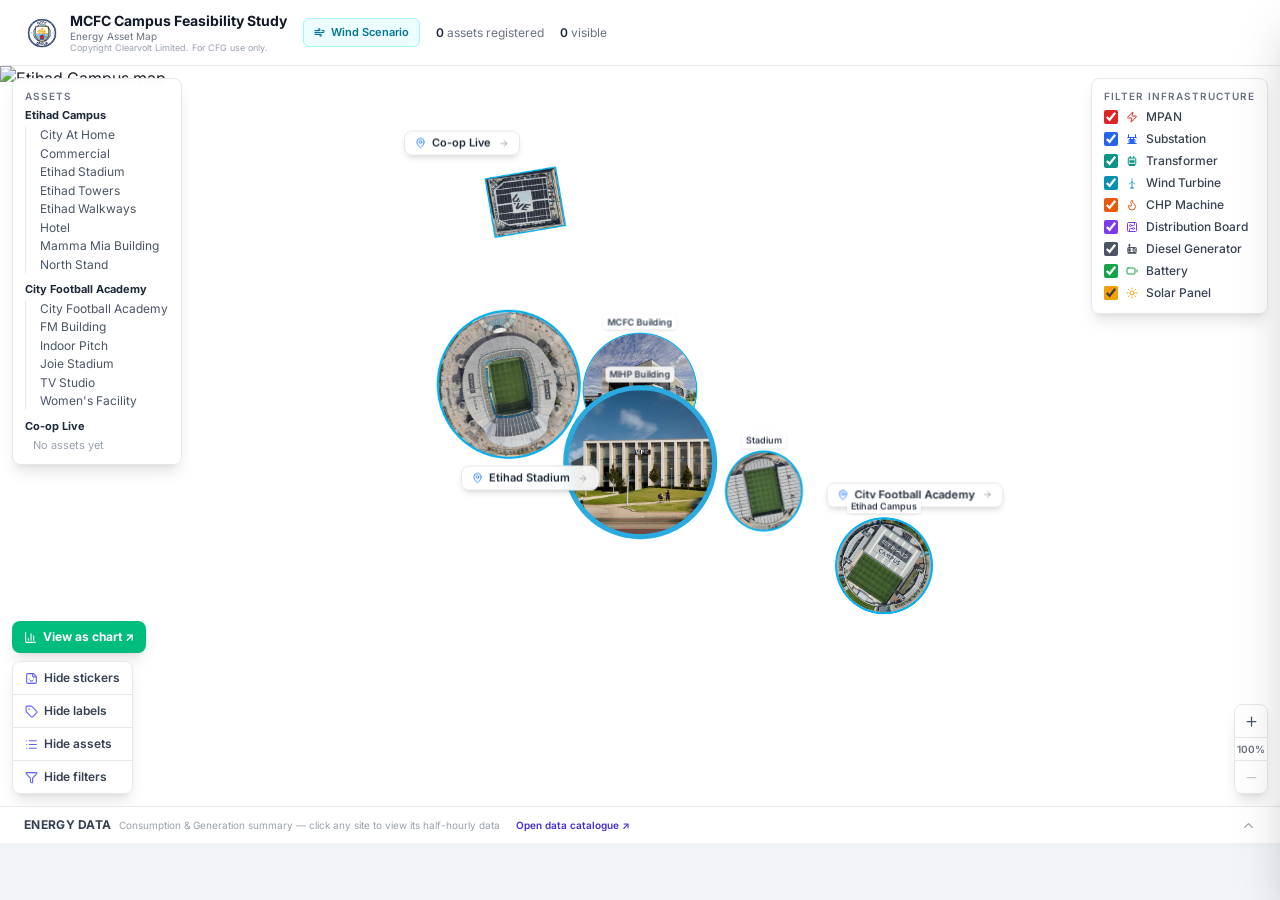
==== commit 07a42ae5: "Fix map fits viewport + add data-catalog.html" ====
--- a/index.html
+++ b/index.html
@@ -16,7 +16,7 @@
     <link rel="preconnect" href="https://fonts.googleapis.com">
     <link rel="preconnect" href="https://fonts.gstatic.com" crossorigin>
     <link href="https://fonts.googleapis.com/css2?family=Inter:wght@400;500;600;700&display=swap" rel="stylesheet">
-    <script type="module" crossorigin src="./assets/index-gqUok9H7.js"></script>
+    <script type="module" crossorigin src="./assets/index-CARRZLZu.js"></script>
     <link rel="stylesheet" crossorigin href="./assets/index-9-qrC28k.css">
   </head>
   <body>
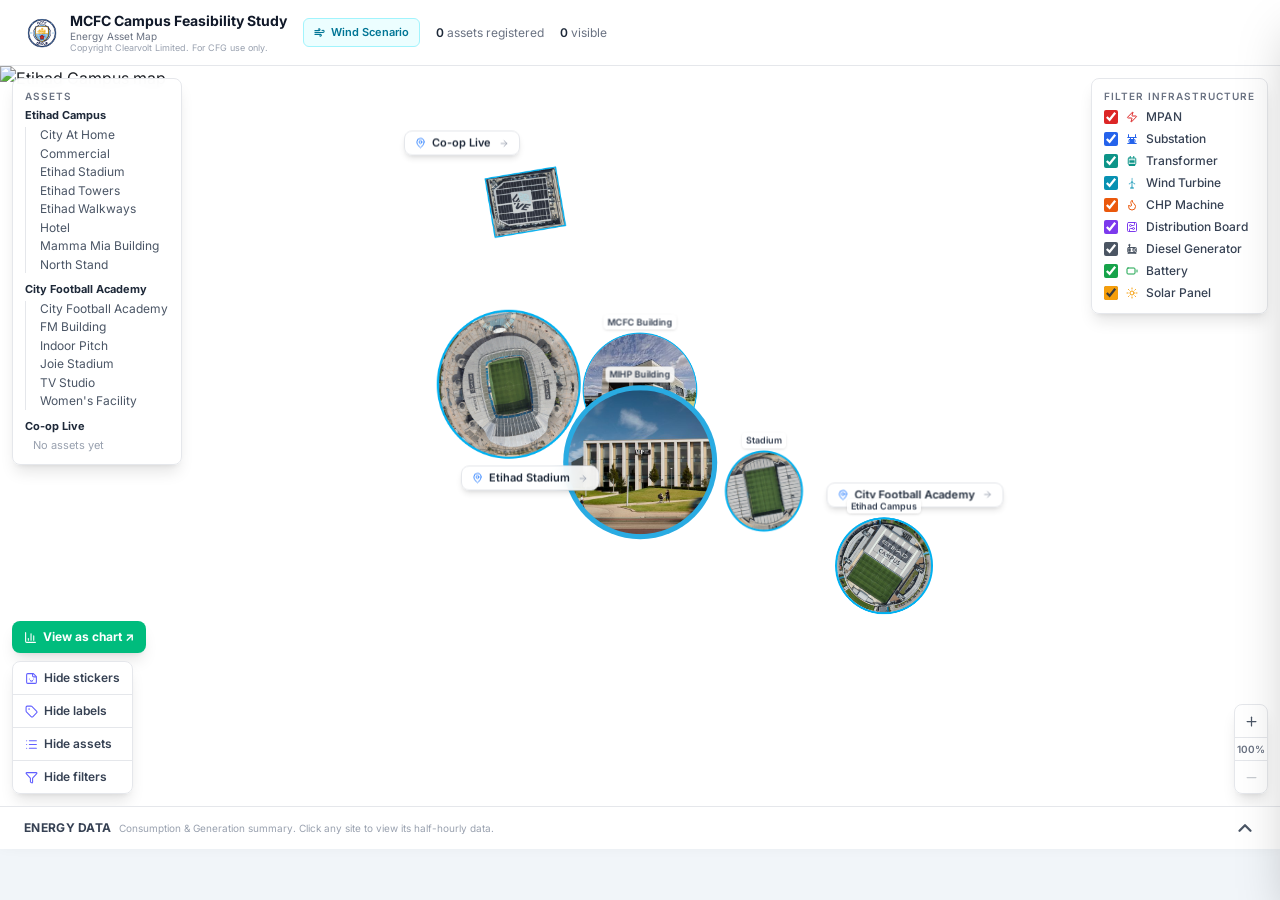
==== commit 1e69a7c3: "Remove all em-dashes from user-facing text" ====
--- a/index.html
+++ b/index.html
@@ -16,8 +16,8 @@
     <link rel="preconnect" href="https://fonts.googleapis.com">
     <link rel="preconnect" href="https://fonts.gstatic.com" crossorigin>
     <link href="https://fonts.googleapis.com/css2?family=Inter:wght@400;500;600;700&display=swap" rel="stylesheet">
-    <script type="module" crossorigin src="./assets/index-CARRZLZu.js"></script>
-    <link rel="stylesheet" crossorigin href="./assets/index-9-qrC28k.css">
+    <script type="module" crossorigin src="./assets/index-CL02SFbB.js"></script>
+    <link rel="stylesheet" crossorigin href="./assets/index-6bCbB_xO.css">
   </head>
   <body>
     <div id="root"></div>
--- a/assets/index-6bCbB_xO.css
+++ b/assets/index-6bCbB_xO.css
@@ -0,0 +1 @@
+@layer properties{@supports (((-webkit-hyphens:none)) and (not (margin-trim:inline))) or ((-moz-orient:inline) and (not (color:rgb(from red r g b)))){*,:before,:after,::backdrop{--tw-translate-x:0;--tw-translate-y:0;--tw-translate-z:0;--tw-rotate-x:initial;--tw-rotate-y:initial;--tw-rotate-z:initial;--tw-skew-x:initial;--tw-skew-y:initial;--tw-space-y-reverse:0;--tw-space-x-reverse:0;--tw-border-style:solid;--tw-gradient-position:initial;--tw-gradient-from:#0000;--tw-gradient-via:#0000;--tw-gradient-to:#0000;--tw-gradient-stops:initial;--tw-gradient-via-stops:initial;--tw-gradient-from-position:0%;--tw-gradient-via-position:50%;--tw-gradient-to-position:100%;--tw-leading:initial;--tw-font-weight:initial;--tw-tracking:initial;--tw-ordinal:initial;--tw-slashed-zero:initial;--tw-numeric-figure:initial;--tw-numeric-spacing:initial;--tw-numeric-fraction:initial;--tw-shadow:0 0 #0000;--tw-shadow-color:initial;--tw-shadow-alpha:100%;--tw-inset-shadow:0 0 #0000;--tw-inset-shadow-color:initial;--tw-inset-shadow-alpha:100%;--tw-ring-color:initial;--tw-ring-shadow:0 0 #0000;--tw-inset-ring-color:initial;--tw-inset-ring-shadow:0 0 #0000;--tw-ring-inset:initial;--tw-ring-offset-width:0px;--tw-ring-offset-color:#fff;--tw-ring-offset-shadow:0 0 #0000;--tw-outline-style:solid;--tw-blur:initial;--tw-brightness:initial;--tw-contrast:initial;--tw-grayscale:initial;--tw-hue-rotate:initial;--tw-invert:initial;--tw-opacity:initial;--tw-saturate:initial;--tw-sepia:initial;--tw-drop-shadow:initial;--tw-drop-shadow-color:initial;--tw-drop-shadow-alpha:100%;--tw-drop-shadow-size:initial;--tw-backdrop-blur:initial;--tw-backdrop-brightness:initial;--tw-backdrop-contrast:initial;--tw-backdrop-grayscale:initial;--tw-backdrop-hue-rotate:initial;--tw-backdrop-invert:initial;--tw-backdrop-opacity:initial;--tw-backdrop-saturate:initial;--tw-backdrop-sepia:initial;--tw-duration:initial;--tw-ease:initial;--tw-content:"";--tw-scale-x:1;--tw-scale-y:1;--tw-scale-z:1;--tw-animation-delay:0s;--tw-animation-direction:normal;--tw-animation-duration:initial;--tw-animation-fill-mode:none;--tw-animation-iteration-count:1;--tw-enter-blur:0;--tw-enter-opacity:1;--tw-enter-rotate:0;--tw-enter-scale:1;--tw-enter-translate-x:0;--tw-enter-translate-y:0;--tw-exit-blur:0;--tw-exit-opacity:1;--tw-exit-rotate:0;--tw-exit-scale:1;--tw-exit-translate-x:0;--tw-exit-translate-y:0}}}@layer theme{:root,:host{--color-red-50:oklch(97.1% .013 17.38);--color-red-200:oklch(88.5% .062 18.334);--color-red-300:oklch(80.8% .114 19.571);--color-red-400:oklch(70.4% .191 22.216);--color-red-500:oklch(63.7% .237 25.331);--color-red-600:oklch(57.7% .245 27.325);--color-red-700:oklch(50.5% .213 27.518);--color-amber-50:oklch(98.7% .022 95.277);--color-amber-100:oklch(96.2% .059 95.617);--color-amber-200:oklch(92.4% .12 95.746);--color-amber-300:oklch(87.9% .169 91.605);--color-amber-500:oklch(76.9% .188 70.08);--color-amber-600:oklch(66.6% .179 58.318);--color-amber-700:oklch(55.5% .163 48.998);--color-amber-800:oklch(47.3% .137 46.201);--color-yellow-300:oklch(90.5% .182 98.111);--color-green-50:oklch(98.2% .018 155.826);--color-green-100:oklch(96.2% .044 156.743);--color-green-200:oklch(92.5% .084 155.995);--color-green-300:oklch(87.1% .15 154.449);--color-green-600:oklch(62.7% .194 149.214);--color-green-700:oklch(52.7% .154 150.069);--color-green-800:oklch(44.8% .119 151.328);--color-emerald-50:oklch(97.9% .021 166.113);--color-emerald-200:oklch(90.5% .093 164.15);--color-emerald-400:oklch(76.5% .177 163.223);--color-emerald-500:oklch(69.6% .17 162.48);--color-emerald-700:oklch(50.8% .118 165.612);--color-cyan-50:oklch(98.4% .019 200.873);--color-cyan-100:oklch(95.6% .045 203.388);--color-cyan-200:oklch(91.7% .08 205.041);--color-cyan-300:oklch(86.5% .127 207.078);--color-cyan-500:oklch(71.5% .143 215.221);--color-cyan-600:oklch(60.9% .126 221.723);--color-cyan-700:oklch(52% .105 223.128);--color-blue-50:oklch(97% .014 254.604);--color-blue-200:oklch(88.2% .059 254.128);--color-blue-300:oklch(80.9% .105 251.813);--color-blue-500:oklch(62.3% .214 259.815);--color-blue-600:oklch(54.6% .245 262.881);--color-blue-700:oklch(48.8% .243 264.376);--color-indigo-50:oklch(96.2% .018 272.314);--color-indigo-100:oklch(93% .034 272.788);--color-indigo-200:oklch(87% .065 274.039);--color-indigo-300:oklch(78.5% .115 274.713);--color-indigo-400:oklch(67.3% .182 276.935);--color-indigo-500:oklch(58.5% .233 277.117);--color-indigo-600:oklch(51.1% .262 276.966);--color-indigo-700:oklch(45.7% .24 277.023);--color-indigo-800:oklch(39.8% .195 277.366);--color-indigo-900:oklch(35.9% .144 278.697);--color-slate-100:oklch(96.8% .007 247.896);--color-gray-50:oklch(98.5% .002 247.839);--color-gray-100:oklch(96.7% .003 264.542);--color-gray-200:oklch(92.8% .006 264.531);--color-gray-300:oklch(87.2% .01 258.338);--color-gray-400:oklch(70.7% .022 261.325);--color-gray-500:oklch(55.1% .027 264.364);--color-gray-600:oklch(44.6% .03 256.802);--color-gray-700:oklch(37.3% .034 259.733);--color-gray-800:oklch(27.8% .033 256.848);--color-gray-900:oklch(21% .034 264.665);--color-black:#000;--color-white:#fff;--spacing:.25rem;--container-sm:24rem;--container-md:28rem;--container-lg:32rem;--container-2xl:42rem;--container-3xl:48rem;--container-5xl:64rem;--container-6xl:72rem;--text-xs:.75rem;--text-xs--line-height:calc(1 / .75);--text-sm:.875rem;--text-sm--line-height:calc(1.25 / .875);--text-base:1rem;--text-base--line-height: 1.5 ;--text-lg:1.125rem;--text-lg--line-height:calc(1.75 / 1.125);--text-2xl:1.5rem;--text-2xl--line-height:calc(2 / 1.5);--font-weight-normal:400;--font-weight-medium:500;--font-weight-semibold:600;--font-weight-bold:700;--font-weight-extrabold:800;--tracking-tight:-.025em;--tracking-wide:.025em;--tracking-wider:.05em;--tracking-widest:.1em;--leading-tight:1.25;--leading-snug:1.375;--leading-normal:1.5;--leading-relaxed:1.625;--radius-2xl:1rem;--ease-out:cubic-bezier(0, 0, .2, 1);--ease-in-out:cubic-bezier(.4, 0, .2, 1);--animate-spin:spin 1s linear infinite;--animate-pulse:pulse 2s cubic-bezier(.4, 0, .6, 1) infinite;--blur-sm:8px;--aspect-video:16 / 9;--default-transition-duration:.15s;--default-transition-timing-function:cubic-bezier(.4, 0, .2, 1);--default-font-family:"Inter", system-ui, sans-serif;--default-mono-font-family:"JetBrains Mono", Menlo, monospace;--color-border:hsl(var(--border))}}@layer base{*,:after,:before,::backdrop{box-sizing:border-box;border:0 solid;margin:0;padding:0}::file-selector-button{box-sizing:border-box;border:0 solid;margin:0;padding:0}html,:host{-webkit-text-size-adjust:100%;tab-size:4;line-height:1.5;font-family:var(--default-font-family,ui-sans-serif, system-ui, sans-serif, "Apple Color Emoji", "Segoe UI Emoji", "Segoe UI Symbol", "Noto Color Emoji");font-feature-settings:var(--default-font-feature-settings,normal);font-variation-settings:var(--default-font-variation-settings,normal);-webkit-tap-highlight-color:transparent}hr{height:0;color:inherit;border-top-width:1px}abbr:where([title]){-webkit-text-decoration:underline dotted;text-decoration:underline dotted}h1,h2,h3,h4,h5,h6{font-size:inherit;font-weight:inherit}a{color:inherit;-webkit-text-decoration:inherit;text-decoration:inherit}b,strong{font-weight:bolder}code,kbd,samp,pre{font-family:var(--default-mono-font-family,ui-monospace, SFMono-Regular, Menlo, Monaco, Consolas, "Liberation Mono", "Courier New", monospace);font-feature-settings:var(--default-mono-font-feature-settings,normal);font-variation-settings:var(--default-mono-font-variation-settings,normal);font-size:1em}small{font-size:80%}sub,sup{vertical-align:baseline;font-size:75%;line-height:0;position:relative}sub{bottom:-.25em}sup{top:-.5em}table{text-indent:0;border-color:inherit;border-collapse:collapse}:-moz-focusring{outline:auto}progress{vertical-align:baseline}summary{display:list-item}ol,ul,menu{list-style:none}img,svg,video,canvas,audio,iframe,embed,object{vertical-align:middle;display:block}img,video{max-width:100%;height:auto}button,input,select,optgroup,textarea{font:inherit;font-feature-settings:inherit;font-variation-settings:inherit;letter-spacing:inherit;color:inherit;opacity:1;background-color:#0000;border-radius:0}::file-selector-button{font:inherit;font-feature-settings:inherit;font-variation-settings:inherit;letter-spacing:inherit;color:inherit;opacity:1;background-color:#0000;border-radius:0}:where(select:is([multiple],[size])) optgroup{font-weight:bolder}:where(select:is([multiple],[size])) optgroup option{padding-inline-start:20px}::file-selector-button{margin-inline-end:4px}::placeholder{opacity:1}@supports (not ((-webkit-appearance:-apple-pay-button))) or (contain-intrinsic-size:1px){::placeholder{color:currentColor}@supports (color:color-mix(in lab,red,red)){::placeholder{color:color-mix(in oklab,currentcolor 50%,transparent)}}}textarea{resize:vertical}::-webkit-search-decoration{-webkit-appearance:none}::-webkit-date-and-time-value{min-height:1lh;text-align:inherit}::-webkit-datetime-edit{display:inline-flex}::-webkit-datetime-edit-fields-wrapper{padding:0}::-webkit-datetime-edit{padding-block:0}::-webkit-datetime-edit-year-field{padding-block:0}::-webkit-datetime-edit-month-field{padding-block:0}::-webkit-datetime-edit-day-field{padding-block:0}::-webkit-datetime-edit-hour-field{padding-block:0}::-webkit-datetime-edit-minute-field{padding-block:0}::-webkit-datetime-edit-second-field{padding-block:0}::-webkit-datetime-edit-millisecond-field{padding-block:0}::-webkit-datetime-edit-meridiem-field{padding-block:0}::-webkit-calendar-picker-indicator{line-height:1}:-moz-ui-invalid{box-shadow:none}button,input:where([type=button],[type=reset],[type=submit]){appearance:button}::file-selector-button{appearance:button}::-webkit-inner-spin-button{height:auto}::-webkit-outer-spin-button{height:auto}[hidden]:where(:not([hidden=until-found])){display:none!important}*{border-color:hsl(var(--border))}body{background-color:hsl(var(--background));color:hsl(var(--foreground));-webkit-font-smoothing:antialiased;-moz-osx-font-smoothing:grayscale;font-family:Inter,system-ui,sans-serif}}@layer components;@layer utilities{.\@container\/field-group{container:field-group/inline-size}.\@container{container-type:inline-size}.pointer-events-auto{pointer-events:auto}.pointer-events-none{pointer-events:none}.invisible{visibility:hidden}.visible{visibility:visible}.sr-only{clip-path:inset(50%);white-space:nowrap;border-width:0;width:1px;height:1px;margin:-1px;padding:0;position:absolute;overflow:hidden}.absolute{position:absolute}.fixed{position:fixed}.relative{position:relative}.static{position:static}.sticky{position:sticky}.inset-0{inset:calc(var(--spacing) * 0)}.inset-x-0{inset-inline:calc(var(--spacing) * 0)}.inset-y-0{inset-block:calc(var(--spacing) * 0)}.-top-1{top:calc(var(--spacing) * -1)}.-top-1\.5{top:calc(var(--spacing) * -1.5)}.-top-12{top:calc(var(--spacing) * -12)}.top-0{top:calc(var(--spacing) * 0)}.top-1{top:calc(var(--spacing) * 1)}.top-1\.5{top:calc(var(--spacing) * 1.5)}.top-1\/2{top:50%}.top-2{top:calc(var(--spacing) * 2)}.top-3{top:calc(var(--spacing) * 3)}.top-3\.5{top:calc(var(--spacing) * 3.5)}.top-4{top:calc(var(--spacing) * 4)}.top-\[1px\]{top:1px}.top-\[50\%\]{top:50%}.top-\[60\%\]{top:60%}.top-full{top:100%}.-right-1{right:calc(var(--spacing) * -1)}.-right-1\.5{right:calc(var(--spacing) * -1.5)}.-right-12{right:calc(var(--spacing) * -12)}.right-0{right:calc(var(--spacing) * 0)}.right-1{right:calc(var(--spacing) * 1)}.right-2{right:calc(var(--spacing) * 2)}.right-3{right:calc(var(--spacing) * 3)}.right-3\.5{right:calc(var(--spacing) * 3.5)}.right-4{right:calc(var(--spacing) * 4)}.-bottom-12{bottom:calc(var(--spacing) * -12)}.bottom-0{bottom:calc(var(--spacing) * 0)}.bottom-2{bottom:calc(var(--spacing) * 2)}.bottom-2\.5{bottom:calc(var(--spacing) * 2.5)}.bottom-3{bottom:calc(var(--spacing) * 3)}.bottom-4{bottom:calc(var(--spacing) * 4)}.-left-12{left:calc(var(--spacing) * -12)}.left-0{left:calc(var(--spacing) * 0)}.left-1{left:calc(var(--spacing) * 1)}.left-1\/2{left:50%}.left-2{left:calc(var(--spacing) * 2)}.left-2\.5{left:calc(var(--spacing) * 2.5)}.left-3{left:calc(var(--spacing) * 3)}.left-3\.5{left:calc(var(--spacing) * 3.5)}.left-5{left:calc(var(--spacing) * 5)}.left-\[50\%\]{left:50%}.z-10{z-index:10}.z-20{z-index:20}.z-30{z-index:30}.z-40{z-index:40}.z-50{z-index:50}.z-\[1\]{z-index:1}.z-\[89\]{z-index:89}.z-\[90\]{z-index:90}.z-\[95\]{z-index:95}.z-\[100\]{z-index:100}.order-first{order:-9999}.order-last{order:9999}.container{width:100%}@media(min-width:30rem){.container{max-width:30rem}}@media(min-width:40rem){.container{max-width:40rem}}@media(min-width:48rem){.container{max-width:48rem}}@media(min-width:64rem){.container{max-width:64rem}}@media(min-width:80rem){.container{max-width:80rem}}@media(min-width:96rem){.container{max-width:96rem}}.\!m-0{margin:calc(var(--spacing) * 0)!important}.-mx-1{margin-inline:calc(var(--spacing) * -1)}.mx-0{margin-inline:calc(var(--spacing) * 0)}.mx-0\.5{margin-inline:calc(var(--spacing) * .5)}.mx-1{margin-inline:calc(var(--spacing) * 1)}.mx-2{margin-inline:calc(var(--spacing) * 2)}.mx-3{margin-inline:calc(var(--spacing) * 3)}.mx-3\.5{margin-inline:calc(var(--spacing) * 3.5)}.mx-4{margin-inline:calc(var(--spacing) * 4)}.mx-auto{margin-inline:auto}.-my-2{margin-block:calc(var(--spacing) * -2)}.my-0{margin-block:calc(var(--spacing) * 0)}.my-0\.5{margin-block:calc(var(--spacing) * .5)}.my-1{margin-block:calc(var(--spacing) * 1)}.-mt-1{margin-top:calc(var(--spacing) * -1)}.-mt-4{margin-top:calc(var(--spacing) * -4)}.mt-0{margin-top:calc(var(--spacing) * 0)}.mt-0\.5{margin-top:calc(var(--spacing) * .5)}.mt-1{margin-top:calc(var(--spacing) * 1)}.mt-1\.5{margin-top:calc(var(--spacing) * 1.5)}.mt-2{margin-top:calc(var(--spacing) * 2)}.mt-3{margin-top:calc(var(--spacing) * 3)}.mt-4{margin-top:calc(var(--spacing) * 4)}.mt-5{margin-top:calc(var(--spacing) * 5)}.mt-24{margin-top:calc(var(--spacing) * 24)}.mt-auto{margin-top:auto}.-mr-0{margin-right:calc(var(--spacing) * 0)}.-mr-0\.5{margin-right:calc(var(--spacing) * -.5)}.mr-2{margin-right:calc(var(--spacing) * 2)}.mb-0{margin-bottom:calc(var(--spacing) * 0)}.mb-0\.5{margin-bottom:calc(var(--spacing) * .5)}.mb-1{margin-bottom:calc(var(--spacing) * 1)}.mb-1\.5{margin-bottom:calc(var(--spacing) * 1.5)}.mb-2{margin-bottom:calc(var(--spacing) * 2)}.mb-2\.5{margin-bottom:calc(var(--spacing) * 2.5)}.mb-3{margin-bottom:calc(var(--spacing) * 3)}.mb-4{margin-bottom:calc(var(--spacing) * 4)}.mb-6{margin-bottom:calc(var(--spacing) * 6)}.-ml-4{margin-left:calc(var(--spacing) * -4)}.ml-0{margin-left:calc(var(--spacing) * 0)}.ml-0\.5{margin-left:calc(var(--spacing) * .5)}.ml-1{margin-left:calc(var(--spacing) * 1)}.ml-2{margin-left:calc(var(--spacing) * 2)}.ml-4{margin-left:calc(var(--spacing) * 4)}.ml-auto{margin-left:auto}.line-clamp-2{-webkit-line-clamp:2;-webkit-box-orient:vertical;display:-webkit-box;overflow:hidden}.block{display:block}.contents{display:contents}.flex{display:flex}.grid{display:grid}.hidden{display:none}.inline{display:inline}.inline-block{display:inline-block}.inline-flex{display:inline-flex}.table{display:table}.aspect-square{aspect-ratio:1}.aspect-video{aspect-ratio:var(--aspect-video)}.size-4{width:calc(var(--spacing) * 4);height:calc(var(--spacing) * 4)}.size-6{width:calc(var(--spacing) * 6);height:calc(var(--spacing) * 6)}.size-8{width:calc(var(--spacing) * 8);height:calc(var(--spacing) * 8)}.size-10{width:calc(var(--spacing) * 10);height:calc(var(--spacing) * 10)}.size-\[--cell-size\]{width:--cell-size;height:--cell-size}.h-1{height:calc(var(--spacing) * 1)}.h-1\.5{height:calc(var(--spacing) * 1.5)}.h-2{height:calc(var(--spacing) * 2)}.h-2\.5{height:calc(var(--spacing) * 2.5)}.h-3{height:calc(var(--spacing) * 3)}.h-3\.5{height:calc(var(--spacing) * 3.5)}.h-4{height:calc(var(--spacing) * 4)}.h-5{height:calc(var(--spacing) * 5)}.h-6{height:calc(var(--spacing) * 6)}.h-7{height:calc(var(--spacing) * 7)}.h-8{height:calc(var(--spacing) * 8)}.h-9{height:calc(var(--spacing) * 9)}.h-10{height:calc(var(--spacing) * 10)}.h-12{height:calc(var(--spacing) * 12)}.h-28{height:calc(var(--spacing) * 28)}.h-48{height:calc(var(--spacing) * 48)}.h-\[--cell-size\]{height:--cell-size}.h-\[1px\]{height:1px}.h-\[var\(--radix-navigation-menu-viewport-height\)\]{height:var(--radix-navigation-menu-viewport-height)}.h-\[var\(--radix-select-trigger-height\)\]{height:var(--radix-select-trigger-height)}.h-auto{height:auto}.h-full{height:100%}.h-px{height:1px}.h-screen{height:100vh}.h-svh{height:100svh}.max-h-\[--radix-context-menu-content-available-height\]{max-height:--radix-context-menu-content-available-height}.max-h-\[--radix-select-content-available-height\]{max-height:--radix-select-content-available-height}.max-h-\[78\%\]{max-height:78%}.max-h-\[80vh\]{max-height:80vh}.max-h-\[85vh\]{max-height:85vh}.max-h-\[90vh\]{max-height:90vh}.max-h-\[92vh\]{max-height:92vh}.max-h-\[94vh\]{max-height:94vh}.max-h-\[300px\]{max-height:300px}.max-h-\[var\(--radix-dropdown-menu-content-available-height\)\]{max-height:var(--radix-dropdown-menu-content-available-height)}.max-h-full{max-height:100%}.max-h-screen{max-height:100vh}.min-h-0{min-height:calc(var(--spacing) * 0)}.min-h-8{min-height:calc(var(--spacing) * 8)}.min-h-9{min-height:calc(var(--spacing) * 9)}.min-h-10{min-height:calc(var(--spacing) * 10)}.min-h-\[60px\]{min-height:60px}.min-h-screen{min-height:100vh}.min-h-svh{min-height:100svh}.w-0{width:calc(var(--spacing) * 0)}.w-1{width:calc(var(--spacing) * 1)}.w-1\.5{width:calc(var(--spacing) * 1.5)}.w-2{width:calc(var(--spacing) * 2)}.w-2\.5{width:calc(var(--spacing) * 2.5)}.w-3{width:calc(var(--spacing) * 3)}.w-3\.5{width:calc(var(--spacing) * 3.5)}.w-3\/4{width:75%}.w-4{width:calc(var(--spacing) * 4)}.w-5{width:calc(var(--spacing) * 5)}.w-6{width:calc(var(--spacing) * 6)}.w-7{width:calc(var(--spacing) * 7)}.w-8{width:calc(var(--spacing) * 8)}.w-9{width:calc(var(--spacing) * 9)}.w-10{width:calc(var(--spacing) * 10)}.w-24{width:calc(var(--spacing) * 24)}.w-32{width:calc(var(--spacing) * 32)}.w-64{width:calc(var(--spacing) * 64)}.w-72{width:calc(var(--spacing) * 72)}.w-80{width:calc(var(--spacing) * 80)}.w-\[--cell-size\]{width:--cell-size}.w-\[1px\]{width:1px}.w-\[100px\]{width:100px}.w-\[180px\]{width:180px}.w-\[var\(--sidebar-width\)\]{width:var(--sidebar-width)}.w-auto{width:auto}.w-fit{width:fit-content}.w-full{width:100%}.w-max{width:max-content}.w-px{width:1px}.max-w-2xl{max-width:var(--container-2xl)}.max-w-3xl{max-width:var(--container-3xl)}.max-w-5xl{max-width:var(--container-5xl)}.max-w-6xl{max-width:var(--container-6xl)}.max-w-\[160px\]{max-width:160px}.max-w-\[180px\]{max-width:180px}.max-w-\[200px\]{max-width:200px}.max-w-\[840px\]{max-width:840px}.max-w-\[var\(--skeleton-width\)\]{max-width:var(--skeleton-width)}.max-w-full{max-width:100%}.max-w-lg{max-width:var(--container-lg)}.max-w-max{max-width:max-content}.max-w-md{max-width:var(--container-md)}.max-w-sm{max-width:var(--container-sm)}.min-w-0{min-width:calc(var(--spacing) * 0)}.min-w-5{min-width:calc(var(--spacing) * 5)}.min-w-8{min-width:calc(var(--spacing) * 8)}.min-w-9{min-width:calc(var(--spacing) * 9)}.min-w-10{min-width:calc(var(--spacing) * 10)}.min-w-\[--cell-size\]{min-width:--cell-size}.min-w-\[8rem\]{min-width:8rem}.min-w-\[12rem\]{min-width:12rem}.min-w-\[140px\]{min-width:140px}.min-w-\[210px\]{min-width:210px}.min-w-\[var\(--radix-select-trigger-width\)\]{min-width:var(--radix-select-trigger-width)}.flex-1{flex:1}.shrink{flex-shrink:1}.shrink-0{flex-shrink:0}.grow{flex-grow:1}.grow-0{flex-grow:0}.basis-full{flex-basis:100%}.caption-bottom{caption-side:bottom}.border-collapse{border-collapse:collapse}.origin-\[--radix-context-menu-content-transform-origin\]{transform-origin:--radix-context-menu-content-transform-origin}.origin-\[--radix-dropdown-menu-content-transform-origin\]{transform-origin:--radix-dropdown-menu-content-transform-origin}.origin-\[--radix-hover-card-content-transform-origin\]{transform-origin:--radix-hover-card-content-transform-origin}.origin-\[--radix-menubar-content-transform-origin\]{transform-origin:--radix-menubar-content-transform-origin}.origin-\[--radix-popover-content-transform-origin\]{transform-origin:--radix-popover-content-transform-origin}.origin-\[--radix-select-content-transform-origin\]{transform-origin:--radix-select-content-transform-origin}.origin-\[--radix-tooltip-content-transform-origin\]{transform-origin:--radix-tooltip-content-transform-origin}.-translate-x-1{--tw-translate-x:calc(var(--spacing) * -1);translate:var(--tw-translate-x) var(--tw-translate-y)}.-translate-x-1\/2{--tw-translate-x: -50% ;translate:var(--tw-translate-x) var(--tw-translate-y)}.-translate-x-px{--tw-translate-x:-1px;translate:var(--tw-translate-x) var(--tw-translate-y)}.translate-x-\[-50\%\]{--tw-translate-x:-50%;translate:var(--tw-translate-x) var(--tw-translate-y)}.translate-x-px{--tw-translate-x:1px;translate:var(--tw-translate-x) var(--tw-translate-y)}.-translate-y-1{--tw-translate-y:calc(var(--spacing) * -1);translate:var(--tw-translate-x) var(--tw-translate-y)}.-translate-y-1\/2{--tw-translate-y: -50% ;translate:var(--tw-translate-x) var(--tw-translate-y)}.translate-y-\[-50\%\]{--tw-translate-y:-50%;translate:var(--tw-translate-x) var(--tw-translate-y)}.rotate-45{rotate:45deg}.rotate-90{rotate:90deg}.transform{transform:var(--tw-rotate-x,) var(--tw-rotate-y,) var(--tw-rotate-z,) var(--tw-skew-x,) var(--tw-skew-y,)}.animate-caret-blink{animation:1.25s ease-out infinite caret-blink}.animate-in{animation:enter var(--tw-animation-duration,var(--tw-duration,.15s))var(--tw-ease,ease)var(--tw-animation-delay,0s)var(--tw-animation-iteration-count,1)var(--tw-animation-direction,normal)var(--tw-animation-fill-mode,none)}.animate-pulse{animation:var(--animate-pulse)}.animate-spin{animation:var(--animate-spin)}.cursor-crosshair{cursor:crosshair}.cursor-default{cursor:default}.cursor-grab{cursor:grab}.cursor-grabbing{cursor:grabbing}.cursor-move{cursor:move}.cursor-nwse-resize{cursor:nwse-resize}.cursor-pointer{cursor:pointer}.cursor-text{cursor:text}.touch-none{touch-action:none}.resize{resize:both}.resize-none{resize:none}.resize-y{resize:vertical}.list-disc{list-style-type:disc}.list-none{list-style-type:none}.grid-cols-1{grid-template-columns:repeat(1,minmax(0,1fr))}.grid-cols-2{grid-template-columns:repeat(2,minmax(0,1fr))}.grid-cols-3{grid-template-columns:repeat(3,minmax(0,1fr))}.flex-col{flex-direction:column}.flex-col-reverse{flex-direction:column-reverse}.flex-row{flex-direction:row}.flex-wrap{flex-wrap:wrap}.place-content-center{place-content:center}.items-center{align-items:center}.items-end{align-items:flex-end}.items-start{align-items:flex-start}.items-stretch{align-items:stretch}.justify-between{justify-content:space-between}.justify-center{justify-content:center}.justify-start{justify-content:flex-start}.gap-0{gap:calc(var(--spacing) * 0)}.gap-0\.5{gap:calc(var(--spacing) * .5)}.gap-1{gap:calc(var(--spacing) * 1)}.gap-1\.5{gap:calc(var(--spacing) * 1.5)}.gap-2{gap:calc(var(--spacing) * 2)}.gap-2\.5{gap:calc(var(--spacing) * 2.5)}.gap-3{gap:calc(var(--spacing) * 3)}.gap-4{gap:calc(var(--spacing) * 4)}.gap-6{gap:calc(var(--spacing) * 6)}.gap-7{gap:calc(var(--spacing) * 7)}.gap-10{gap:calc(var(--spacing) * 10)}:where(.space-y-0>:not(:last-child)){--tw-space-y-reverse:0;margin-block-start:calc(calc(var(--spacing) * 0) * var(--tw-space-y-reverse));margin-block-end:calc(calc(var(--spacing) * 0) * calc(1 - var(--tw-space-y-reverse)))}:where(.space-y-0\.5>:not(:last-child)){--tw-space-y-reverse:0;margin-block-start:calc(calc(var(--spacing) * .5) * var(--tw-space-y-reverse));margin-block-end:calc(calc(var(--spacing) * .5) * calc(1 - var(--tw-space-y-reverse)))}:where(.space-y-1>:not(:last-child)){--tw-space-y-reverse:0;margin-block-start:calc(calc(var(--spacing) * 1) * var(--tw-space-y-reverse));margin-block-end:calc(calc(var(--spacing) * 1) * calc(1 - var(--tw-space-y-reverse)))}:where(.space-y-1\.5>:not(:last-child)){--tw-space-y-reverse:0;margin-block-start:calc(calc(var(--spacing) * 1.5) * var(--tw-space-y-reverse));margin-block-end:calc(calc(var(--spacing) * 1.5) * calc(1 - var(--tw-space-y-reverse)))}:where(.space-y-2>:not(:last-child)){--tw-space-y-reverse:0;margin-block-start:calc(calc(var(--spacing) * 2) * var(--tw-space-y-reverse));margin-block-end:calc(calc(var(--spacing) * 2) * calc(1 - var(--tw-space-y-reverse)))}:where(.space-y-2\.5>:not(:last-child)){--tw-space-y-reverse:0;margin-block-start:calc(calc(var(--spacing) * 2.5) * var(--tw-space-y-reverse));margin-block-end:calc(calc(var(--spacing) * 2.5) * calc(1 - var(--tw-space-y-reverse)))}:where(.space-y-4>:not(:last-child)){--tw-space-y-reverse:0;margin-block-start:calc(calc(var(--spacing) * 4) * var(--tw-space-y-reverse));margin-block-end:calc(calc(var(--spacing) * 4) * calc(1 - var(--tw-space-y-reverse)))}:where(.space-y-6>:not(:last-child)){--tw-space-y-reverse:0;margin-block-start:calc(calc(var(--spacing) * 6) * var(--tw-space-y-reverse));margin-block-end:calc(calc(var(--spacing) * 6) * calc(1 - var(--tw-space-y-reverse)))}:where(.space-x-1>:not(:last-child)){--tw-space-x-reverse:0;margin-inline-start:calc(calc(var(--spacing) * 1) * var(--tw-space-x-reverse));margin-inline-end:calc(calc(var(--spacing) * 1) * calc(1 - var(--tw-space-x-reverse)))}:where(.space-x-4>:not(:last-child)){--tw-space-x-reverse:0;margin-inline-start:calc(calc(var(--spacing) * 4) * var(--tw-space-x-reverse));margin-inline-end:calc(calc(var(--spacing) * 4) * calc(1 - var(--tw-space-x-reverse)))}.self-center{align-self:center}.self-stretch{align-self:stretch}.truncate{text-overflow:ellipsis;white-space:nowrap;overflow:hidden}.overflow-auto{overflow:auto}.overflow-hidden{overflow:hidden}.overflow-x-auto{overflow-x:auto}.overflow-x-hidden{overflow-x:hidden}.overflow-y-auto{overflow-y:auto}.rounded{border-radius:.25rem}.rounded-2xl{border-radius:var(--radius-2xl)}.rounded-\[2px\]{border-radius:2px}.rounded-\[calc\(var\(--radius\)-5px\)\]{border-radius:calc(var(--radius) - 5px)}.rounded-\[inherit\]{border-radius:inherit}.rounded-full{border-radius:3.40282e38px}.rounded-lg{border-radius:var(--radius)}.rounded-md{border-radius:calc(var(--radius) - 2px)}.rounded-none{border-radius:0}.rounded-sm{border-radius:calc(var(--radius) - 4px)}.rounded-xl{border-radius:calc(var(--radius) + 4px)}.rounded-t-2xl{border-top-left-radius:var(--radius-2xl);border-top-right-radius:var(--radius-2xl)}.rounded-t-\[10px\]{border-top-left-radius:10px;border-top-right-radius:10px}.rounded-l-md{border-top-left-radius:calc(var(--radius) - 2px);border-bottom-left-radius:calc(var(--radius) - 2px)}.rounded-tl-sm{border-top-left-radius:calc(var(--radius) - 4px)}.rounded-r-md{border-top-right-radius:calc(var(--radius) - 2px);border-bottom-right-radius:calc(var(--radius) - 2px)}.border{border-style:var(--tw-border-style);border-width:1px}.border-0{border-style:var(--tw-border-style);border-width:0}.border-2{border-style:var(--tw-border-style);border-width:2px}.border-\[1\.5px\]{border-style:var(--tw-border-style);border-width:1.5px}.border-y{border-block-style:var(--tw-border-style);border-block-width:1px}.border-t{border-top-style:var(--tw-border-style);border-top-width:1px}.border-t-2{border-top-style:var(--tw-border-style);border-top-width:2px}.border-r{border-right-style:var(--tw-border-style);border-right-width:1px}.border-b{border-bottom-style:var(--tw-border-style);border-bottom-width:1px}.border-l{border-left-style:var(--tw-border-style);border-left-width:1px}.border-dashed{--tw-border-style:dashed;border-style:dashed}.\[border-color\:var\(--badge-outline\)\]{border-color:var(--badge-outline)}.\[border-color\:var\(--button-outline\)\]{border-color:var(--button-outline)}.border-\[--color-border\]{border-color:--color-border}.border-amber-200{border-color:var(--color-amber-200)}.border-amber-300{border-color:var(--color-amber-300)}.border-blue-700{border-color:var(--color-blue-700)}.border-border,.border-border\/50{border-color:hsl(var(--border))}@supports (color:color-mix(in lab,red,red)){.border-border\/50{border-color:color-mix(in oklab,hsl(var(--border)) 50%,transparent)}}.border-cyan-200{border-color:var(--color-cyan-200)}.border-cyan-500{border-color:var(--color-cyan-500)}.border-destructive,.border-destructive\/50{border-color:hsl(var(--destructive))}@supports (color:color-mix(in lab,red,red)){.border-destructive\/50{border-color:color-mix(in oklab,hsl(var(--destructive)) 50%,transparent)}}.border-emerald-200{border-color:var(--color-emerald-200)}.border-gray-100{border-color:var(--color-gray-100)}.border-gray-100\/60{border-color:#f3f4f699}@supports (color:color-mix(in lab,red,red)){.border-gray-100\/60{border-color:color-mix(in oklab,var(--color-gray-100) 60%,transparent)}}.border-gray-200{border-color:var(--color-gray-200)}.border-gray-300{border-color:var(--color-gray-300)}.border-green-200{border-color:var(--color-green-200)}.border-indigo-200{border-color:var(--color-indigo-200)}.border-indigo-300{border-color:var(--color-indigo-300)}.border-indigo-400{border-color:var(--color-indigo-400)}.border-input{border-color:hsl(var(--input))}.border-primary,.border-primary\/50{border-color:hsl(var(--primary))}@supports (color:color-mix(in lab,red,red)){.border-primary\/50{border-color:color-mix(in oklab,hsl(var(--primary)) 50%,transparent)}}.border-red-200{border-color:var(--color-red-200)}.border-sidebar-border{border-color:hsl(var(--sidebar-border))}.border-transparent{border-color:#0000}.border-white{border-color:var(--color-white)}.border-white\/10{border-color:#ffffff1a}@supports (color:color-mix(in lab,red,red)){.border-white\/10{border-color:color-mix(in oklab,var(--color-white) 10%,transparent)}}.border-t-transparent{border-top-color:#0000}.border-l-transparent{border-left-color:#0000}.bg-\[--color-bg\]{background-color:--color-bg}.bg-accent{background-color:hsl(var(--accent))}.bg-amber-50{background-color:var(--color-amber-50)}.bg-amber-600{background-color:var(--color-amber-600)}.bg-amber-700{background-color:var(--color-amber-700)}.bg-amber-700\/50{background-color:#b7500080}@supports (color:color-mix(in lab,red,red)){.bg-amber-700\/50{background-color:color-mix(in oklab,var(--color-amber-700) 50%,transparent)}}.bg-background{background-color:hsl(var(--background))}.bg-black{background-color:var(--color-black)}.bg-black\/10{background-color:#0000001a}@supports (color:color-mix(in lab,red,red)){.bg-black\/10{background-color:color-mix(in oklab,var(--color-black) 10%,transparent)}}.bg-black\/40{background-color:#0006}@supports (color:color-mix(in lab,red,red)){.bg-black\/40{background-color:color-mix(in oklab,var(--color-black) 40%,transparent)}}.bg-black\/50{background-color:#00000080}@supports (color:color-mix(in lab,red,red)){.bg-black\/50{background-color:color-mix(in oklab,var(--color-black) 50%,transparent)}}.bg-black\/60{background-color:#0009}@supports (color:color-mix(in lab,red,red)){.bg-black\/60{background-color:color-mix(in oklab,var(--color-black) 60%,transparent)}}.bg-black\/80{background-color:#000c}@supports (color:color-mix(in lab,red,red)){.bg-black\/80{background-color:color-mix(in oklab,var(--color-black) 80%,transparent)}}.bg-blue-500{background-color:var(--color-blue-500)}.bg-blue-600{background-color:var(--color-blue-600)}.bg-border{background-color:hsl(var(--border))}.bg-card{background-color:hsl(var(--card))}.bg-cyan-50{background-color:var(--color-cyan-50)}.bg-cyan-600{background-color:var(--color-cyan-600)}.bg-destructive{background-color:hsl(var(--destructive))}.bg-emerald-50{background-color:var(--color-emerald-50)}.bg-emerald-500{background-color:var(--color-emerald-500)}.bg-foreground{background-color:hsl(var(--foreground))}.bg-gray-50{background-color:var(--color-gray-50)}.bg-gray-50\/40{background-color:#f9fafb66}@supports (color:color-mix(in lab,red,red)){.bg-gray-50\/40{background-color:color-mix(in oklab,var(--color-gray-50) 40%,transparent)}}.bg-gray-50\/50{background-color:#f9fafb80}@supports (color:color-mix(in lab,red,red)){.bg-gray-50\/50{background-color:color-mix(in oklab,var(--color-gray-50) 50%,transparent)}}.bg-gray-50\/60{background-color:#f9fafb99}@supports (color:color-mix(in lab,red,red)){.bg-gray-50\/60{background-color:color-mix(in oklab,var(--color-gray-50) 60%,transparent)}}.bg-gray-100{background-color:var(--color-gray-100)}.bg-gray-200{background-color:var(--color-gray-200)}.bg-gray-300{background-color:var(--color-gray-300)}.bg-gray-800{background-color:var(--color-gray-800)}.bg-gray-900{background-color:var(--color-gray-900)}.bg-gray-900\/80{background-color:#101828cc}@supports (color:color-mix(in lab,red,red)){.bg-gray-900\/80{background-color:color-mix(in oklab,var(--color-gray-900) 80%,transparent)}}.bg-gray-900\/90{background-color:#101828e6}@supports (color:color-mix(in lab,red,red)){.bg-gray-900\/90{background-color:color-mix(in oklab,var(--color-gray-900) 90%,transparent)}}.bg-green-50{background-color:var(--color-green-50)}.bg-indigo-50{background-color:var(--color-indigo-50)}.bg-indigo-100{background-color:var(--color-indigo-100)}.bg-indigo-300{background-color:var(--color-indigo-300)}.bg-indigo-400{background-color:var(--color-indigo-400)}.bg-indigo-500{background-color:var(--color-indigo-500)}.bg-indigo-600{background-color:var(--color-indigo-600)}.bg-input{background-color:hsl(var(--input))}.bg-muted,.bg-muted\/50{background-color:hsl(var(--muted))}@supports (color:color-mix(in lab,red,red)){.bg-muted\/50{background-color:color-mix(in oklab,hsl(var(--muted)) 50%,transparent)}}.bg-popover{background-color:hsl(var(--popover))}.bg-primary,.bg-primary\/10{background-color:hsl(var(--primary))}@supports (color:color-mix(in lab,red,red)){.bg-primary\/10{background-color:color-mix(in oklab,hsl(var(--primary)) 10%,transparent)}}.bg-primary\/20{background-color:hsl(var(--primary))}@supports (color:color-mix(in lab,red,red)){.bg-primary\/20{background-color:color-mix(in oklab,hsl(var(--primary)) 20%,transparent)}}.bg-red-50{background-color:var(--color-red-50)}.bg-red-500{background-color:var(--color-red-500)}.bg-red-600{background-color:var(--color-red-600)}.bg-secondary{background-color:hsl(var(--secondary))}.bg-sidebar{background-color:hsl(var(--sidebar))}.bg-sidebar-border{background-color:hsl(var(--sidebar-border))}.bg-slate-100{background-color:var(--color-slate-100)}.bg-transparent{background-color:#0000}.bg-white{background-color:var(--color-white)}.bg-white\/60{background-color:#fff9}@supports (color:color-mix(in lab,red,red)){.bg-white\/60{background-color:color-mix(in oklab,var(--color-white) 60%,transparent)}}.bg-white\/85{background-color:#ffffffd9}@supports (color:color-mix(in lab,red,red)){.bg-white\/85{background-color:color-mix(in oklab,var(--color-white) 85%,transparent)}}.bg-white\/90{background-color:#ffffffe6}@supports (color:color-mix(in lab,red,red)){.bg-white\/90{background-color:color-mix(in oklab,var(--color-white) 90%,transparent)}}.bg-white\/95{background-color:#fffffff2}@supports (color:color-mix(in lab,red,red)){.bg-white\/95{background-color:color-mix(in oklab,var(--color-white) 95%,transparent)}}.bg-gradient-to-r{--tw-gradient-position:to right in oklab;background-image:linear-gradient(var(--tw-gradient-stops))}.bg-gradient-to-t{--tw-gradient-position:to top in oklab;background-image:linear-gradient(var(--tw-gradient-stops))}.from-black{--tw-gradient-from:var(--color-black);--tw-gradient-stops:var(--tw-gradient-via-stops,var(--tw-gradient-position), var(--tw-gradient-from) var(--tw-gradient-from-position), var(--tw-gradient-to) var(--tw-gradient-to-position))}.from-black\/75{--tw-gradient-from:#000000bf}@supports (color:color-mix(in lab,red,red)){.from-black\/75{--tw-gradient-from:color-mix(in oklab, var(--color-black) 75%, transparent)}}.from-black\/75{--tw-gradient-stops:var(--tw-gradient-via-stops,var(--tw-gradient-position), var(--tw-gradient-from) var(--tw-gradient-from-position), var(--tw-gradient-to) var(--tw-gradient-to-position))}.from-cyan-50{--tw-gradient-from:var(--color-cyan-50);--tw-gradient-stops:var(--tw-gradient-via-stops,var(--tw-gradient-position), var(--tw-gradient-from) var(--tw-gradient-from-position), var(--tw-gradient-to) var(--tw-gradient-to-position))}.via-black{--tw-gradient-via:var(--color-black);--tw-gradient-via-stops:var(--tw-gradient-position), var(--tw-gradient-from) var(--tw-gradient-from-position), var(--tw-gradient-via) var(--tw-gradient-via-position), var(--tw-gradient-to) var(--tw-gradient-to-position);--tw-gradient-stops:var(--tw-gradient-via-stops)}.via-black\/15{--tw-gradient-via:#00000026}@supports (color:color-mix(in lab,red,red)){.via-black\/15{--tw-gradient-via:color-mix(in oklab, var(--color-black) 15%, transparent)}}.via-black\/15{--tw-gradient-via-stops:var(--tw-gradient-position), var(--tw-gradient-from) var(--tw-gradient-from-position), var(--tw-gradient-via) var(--tw-gradient-via-position), var(--tw-gradient-to) var(--tw-gradient-to-position);--tw-gradient-stops:var(--tw-gradient-via-stops)}.to-blue-50{--tw-gradient-to:var(--color-blue-50);--tw-gradient-stops:var(--tw-gradient-via-stops,var(--tw-gradient-position), var(--tw-gradient-from) var(--tw-gradient-from-position), var(--tw-gradient-to) var(--tw-gradient-to-position))}.to-transparent{--tw-gradient-to:transparent;--tw-gradient-stops:var(--tw-gradient-via-stops,var(--tw-gradient-position), var(--tw-gradient-from) var(--tw-gradient-from-position), var(--tw-gradient-to) var(--tw-gradient-to-position))}.fill-current{fill:currentColor}.fill-primary{fill:hsl(var(--primary))}.object-contain{object-fit:contain}.object-cover{object-fit:cover}.p-0{padding:calc(var(--spacing) * 0)}.p-0\.5{padding:calc(var(--spacing) * .5)}.p-1{padding:calc(var(--spacing) * 1)}.p-1\.5{padding:calc(var(--spacing) * 1.5)}.p-2{padding:calc(var(--spacing) * 2)}.p-3{padding:calc(var(--spacing) * 3)}.p-4{padding:calc(var(--spacing) * 4)}.p-6{padding:calc(var(--spacing) * 6)}.p-\[1px\]{padding:1px}.px-1{padding-inline:calc(var(--spacing) * 1)}.px-1\.5{padding-inline:calc(var(--spacing) * 1.5)}.px-2{padding-inline:calc(var(--spacing) * 2)}.px-2\.5{padding-inline:calc(var(--spacing) * 2.5)}.px-3{padding-inline:calc(var(--spacing) * 3)}.px-3\.5{padding-inline:calc(var(--spacing) * 3.5)}.px-4{padding-inline:calc(var(--spacing) * 4)}.px-5{padding-inline:calc(var(--spacing) * 5)}.px-6{padding-inline:calc(var(--spacing) * 6)}.px-8{padding-inline:calc(var(--spacing) * 8)}.px-\[--cell-size\]{padding-inline:--cell-size}.py-0{padding-block:calc(var(--spacing) * 0)}.py-0\.5{padding-block:calc(var(--spacing) * .5)}.py-1{padding-block:calc(var(--spacing) * 1)}.py-1\.5{padding-block:calc(var(--spacing) * 1.5)}.py-2{padding-block:calc(var(--spacing) * 2)}.py-2\.5{padding-block:calc(var(--spacing) * 2.5)}.py-3{padding-block:calc(var(--spacing) * 3)}.py-3\.5{padding-block:calc(var(--spacing) * 3.5)}.py-4{padding-block:calc(var(--spacing) * 4)}.py-5{padding-block:calc(var(--spacing) * 5)}.py-6{padding-block:calc(var(--spacing) * 6)}.py-8{padding-block:calc(var(--spacing) * 8)}.py-10{padding-block:calc(var(--spacing) * 10)}.py-px{padding-block:1px}.pt-0{padding-top:calc(var(--spacing) * 0)}.pt-0\.5{padding-top:calc(var(--spacing) * .5)}.pt-1{padding-top:calc(var(--spacing) * 1)}.pt-2{padding-top:calc(var(--spacing) * 2)}.pt-3{padding-top:calc(var(--spacing) * 3)}.pt-4{padding-top:calc(var(--spacing) * 4)}.pt-6{padding-top:calc(var(--spacing) * 6)}.pr-1{padding-right:calc(var(--spacing) * 1)}.pr-2{padding-right:calc(var(--spacing) * 2)}.pr-2\.5{padding-right:calc(var(--spacing) * 2.5)}.pr-3{padding-right:calc(var(--spacing) * 3)}.pr-8{padding-right:calc(var(--spacing) * 8)}.pb-1{padding-bottom:calc(var(--spacing) * 1)}.pb-2{padding-bottom:calc(var(--spacing) * 2)}.pb-3{padding-bottom:calc(var(--spacing) * 3)}.pb-4{padding-bottom:calc(var(--spacing) * 4)}.pb-5{padding-bottom:calc(var(--spacing) * 5)}.pl-1{padding-left:calc(var(--spacing) * 1)}.pl-1\.5{padding-left:calc(var(--spacing) * 1.5)}.pl-2{padding-left:calc(var(--spacing) * 2)}.pl-2\.5{padding-left:calc(var(--spacing) * 2.5)}.pl-3{padding-left:calc(var(--spacing) * 3)}.pl-4{padding-left:calc(var(--spacing) * 4)}.pl-7{padding-left:calc(var(--spacing) * 7)}.pl-8{padding-left:calc(var(--spacing) * 8)}.pl-\[88px\]{padding-left:88px}.text-center{text-align:center}.text-left{text-align:left}.text-right{text-align:right}.align-middle{vertical-align:middle}.align-top{vertical-align:top}.font-mono{font-family:JetBrains Mono,Menlo,monospace}.font-sans{font-family:Inter,system-ui,sans-serif}.text-2xl{font-size:var(--text-2xl);line-height:var(--tw-leading,var(--text-2xl--line-height))}.text-base{font-size:var(--text-base);line-height:var(--tw-leading,var(--text-base--line-height))}.text-lg{font-size:var(--text-lg);line-height:var(--tw-leading,var(--text-lg--line-height))}.text-sm{font-size:var(--text-sm);line-height:var(--tw-leading,var(--text-sm--line-height))}.text-sm\/relaxed{font-size:var(--text-sm);line-height:var(--leading-relaxed)}.text-xs{font-size:var(--text-xs);line-height:var(--tw-leading,var(--text-xs--line-height))}.text-\[0\.8rem\]{font-size:.8rem}.text-\[8\.5px\]{font-size:8.5px}.text-\[9px\]{font-size:9px}.text-\[10px\]{font-size:10px}.text-\[11px\]{font-size:11px}.text-\[12px\]{font-size:12px}.leading-none{--tw-leading:1;line-height:1}.leading-normal{--tw-leading:var(--leading-normal);line-height:var(--leading-normal)}.leading-relaxed{--tw-leading:var(--leading-relaxed);line-height:var(--leading-relaxed)}.leading-snug{--tw-leading:var(--leading-snug);line-height:var(--leading-snug)}.leading-tight{--tw-leading:var(--leading-tight);line-height:var(--leading-tight)}.font-bold{--tw-font-weight:var(--font-weight-bold);font-weight:var(--font-weight-bold)}.font-extrabold{--tw-font-weight:var(--font-weight-extrabold);font-weight:var(--font-weight-extrabold)}.font-medium{--tw-font-weight:var(--font-weight-medium);font-weight:var(--font-weight-medium)}.font-normal{--tw-font-weight:var(--font-weight-normal);font-weight:var(--font-weight-normal)}.font-semibold{--tw-font-weight:var(--font-weight-semibold);font-weight:var(--font-weight-semibold)}.tracking-tight{--tw-tracking:var(--tracking-tight);letter-spacing:var(--tracking-tight)}.tracking-wide{--tw-tracking:var(--tracking-wide);letter-spacing:var(--tracking-wide)}.tracking-wider{--tw-tracking:var(--tracking-wider);letter-spacing:var(--tracking-wider)}.tracking-widest{--tw-tracking:var(--tracking-widest);letter-spacing:var(--tracking-widest)}.text-balance{text-wrap:balance}.break-words{overflow-wrap:break-word}.break-all{word-break:break-all}.whitespace-nowrap{white-space:nowrap}.whitespace-pre-line{white-space:pre-line}.text-accent-foreground{color:hsl(var(--accent-foreground))}.text-amber-100{color:var(--color-amber-100)}.text-amber-200{color:var(--color-amber-200)}.text-amber-500{color:var(--color-amber-500)}.text-amber-600{color:var(--color-amber-600)}.text-amber-700{color:var(--color-amber-700)}.text-amber-800{color:var(--color-amber-800)}.text-blue-200{color:var(--color-blue-200)}.text-blue-500{color:var(--color-blue-500)}.text-blue-600{color:var(--color-blue-600)}.text-card-foreground{color:hsl(var(--card-foreground))}.text-current{color:currentColor}.text-cyan-700{color:var(--color-cyan-700)}.text-destructive{color:hsl(var(--destructive))}.text-destructive-foreground{color:hsl(var(--destructive-foreground))}.text-emerald-700{color:var(--color-emerald-700)}.text-foreground,.text-foreground\/50{color:hsl(var(--foreground))}@supports (color:color-mix(in lab,red,red)){.text-foreground\/50{color:color-mix(in oklab,hsl(var(--foreground)) 50%,transparent)}}.text-gray-200{color:var(--color-gray-200)}.text-gray-300{color:var(--color-gray-300)}.text-gray-400{color:var(--color-gray-400)}.text-gray-500{color:var(--color-gray-500)}.text-gray-600{color:var(--color-gray-600)}.text-gray-700{color:var(--color-gray-700)}.text-gray-800{color:var(--color-gray-800)}.text-gray-900{color:var(--color-gray-900)}.text-green-200{color:var(--color-green-200)}.text-green-300{color:var(--color-green-300)}.text-green-600{color:var(--color-green-600)}.text-green-700{color:var(--color-green-700)}.text-green-800{color:var(--color-green-800)}.text-indigo-200{color:var(--color-indigo-200)}.text-indigo-400{color:var(--color-indigo-400)}.text-indigo-500{color:var(--color-indigo-500)}.text-indigo-600{color:var(--color-indigo-600)}.text-indigo-700{color:var(--color-indigo-700)}.text-muted-foreground{color:hsl(var(--muted-foreground))}.text-popover-foreground{color:hsl(var(--popover-foreground))}.text-primary{color:hsl(var(--primary))}.text-primary-foreground{color:hsl(var(--primary-foreground))}.text-red-200{color:var(--color-red-200)}.text-red-400{color:var(--color-red-400)}.text-red-500{color:var(--color-red-500)}.text-red-600{color:var(--color-red-600)}.text-red-700{color:var(--color-red-700)}.text-secondary-foreground{color:hsl(var(--secondary-foreground))}.text-sidebar-foreground,.text-sidebar-foreground\/70{color:hsl(var(--sidebar-foreground))}@supports (color:color-mix(in lab,red,red)){.text-sidebar-foreground\/70{color:color-mix(in oklab,hsl(var(--sidebar-foreground)) 70%,transparent)}}.text-white{color:var(--color-white)}.text-yellow-300{color:var(--color-yellow-300)}.uppercase{text-transform:uppercase}.italic{font-style:italic}.tabular-nums{--tw-numeric-spacing:tabular-nums;font-variant-numeric:var(--tw-ordinal,) var(--tw-slashed-zero,) var(--tw-numeric-figure,) var(--tw-numeric-spacing,) var(--tw-numeric-fraction,)}.underline{text-decoration-line:underline}.underline-offset-4{text-underline-offset:4px}.opacity-0{opacity:0}.opacity-50{opacity:.5}.opacity-60{opacity:.6}.opacity-70{opacity:.7}.opacity-90{opacity:.9}.shadow{--tw-shadow:0 1px 3px 0 var(--tw-shadow-color,#0000001a), 0 1px 2px -1px var(--tw-shadow-color,#0000001a);box-shadow:var(--tw-inset-shadow),var(--tw-inset-ring-shadow),var(--tw-ring-offset-shadow),var(--tw-ring-shadow),var(--tw-shadow)}.shadow-2xl{--tw-shadow:0 25px 50px -12px var(--tw-shadow-color,#00000040);box-shadow:var(--tw-inset-shadow),var(--tw-inset-ring-shadow),var(--tw-ring-offset-shadow),var(--tw-ring-shadow),var(--tw-shadow)}.shadow-\[0_-4px_16px_rgba\(0\,0\,0\,0\.06\)\]{--tw-shadow:0 -4px 16px var(--tw-shadow-color,#0000000f);box-shadow:var(--tw-inset-shadow),var(--tw-inset-ring-shadow),var(--tw-ring-offset-shadow),var(--tw-ring-shadow),var(--tw-shadow)}.shadow-\[0_0_0_1px_hsl\(var\(--sidebar-border\)\)\]{--tw-shadow:0 0 0 1px var(--tw-shadow-color,hsl(var(--sidebar-border)));box-shadow:var(--tw-inset-shadow),var(--tw-inset-ring-shadow),var(--tw-ring-offset-shadow),var(--tw-ring-shadow),var(--tw-shadow)}.shadow-lg{--tw-shadow:0 10px 15px -3px var(--tw-shadow-color,#0000001a), 0 4px 6px -4px var(--tw-shadow-color,#0000001a);box-shadow:var(--tw-inset-shadow),var(--tw-inset-ring-shadow),var(--tw-ring-offset-shadow),var(--tw-ring-shadow),var(--tw-shadow)}.shadow-md{--tw-shadow:0 4px 6px -1px var(--tw-shadow-color,#0000001a), 0 2px 4px -2px var(--tw-shadow-color,#0000001a);box-shadow:var(--tw-inset-shadow),var(--tw-inset-ring-shadow),var(--tw-ring-offset-shadow),var(--tw-ring-shadow),var(--tw-shadow)}.shadow-none{--tw-shadow:0 0 #0000;box-shadow:var(--tw-inset-shadow),var(--tw-inset-ring-shadow),var(--tw-ring-offset-shadow),var(--tw-ring-shadow),var(--tw-shadow)}.shadow-sm{--tw-shadow:0 1px 3px 0 var(--tw-shadow-color,#0000001a), 0 1px 2px -1px var(--tw-shadow-color,#0000001a);box-shadow:var(--tw-inset-shadow),var(--tw-inset-ring-shadow),var(--tw-ring-offset-shadow),var(--tw-ring-shadow),var(--tw-shadow)}.shadow-xl{--tw-shadow:0 20px 25px -5px var(--tw-shadow-color,#0000001a), 0 8px 10px -6px var(--tw-shadow-color,#0000001a);box-shadow:var(--tw-inset-shadow),var(--tw-inset-ring-shadow),var(--tw-ring-offset-shadow),var(--tw-ring-shadow),var(--tw-shadow)}.shadow-xs{--tw-shadow:0 1px 2px 0 var(--tw-shadow-color,#0000000d);box-shadow:var(--tw-inset-shadow),var(--tw-inset-ring-shadow),var(--tw-ring-offset-shadow),var(--tw-ring-shadow),var(--tw-shadow)}.ring{--tw-ring-shadow:var(--tw-ring-inset,) 0 0 0 calc(1px + var(--tw-ring-offset-width)) var(--tw-ring-color,currentcolor);box-shadow:var(--tw-inset-shadow),var(--tw-inset-ring-shadow),var(--tw-ring-offset-shadow),var(--tw-ring-shadow),var(--tw-shadow)}.ring-0{--tw-ring-shadow:var(--tw-ring-inset,) 0 0 0 calc(0px + var(--tw-ring-offset-width)) var(--tw-ring-color,currentcolor);box-shadow:var(--tw-inset-shadow),var(--tw-inset-ring-shadow),var(--tw-ring-offset-shadow),var(--tw-ring-shadow),var(--tw-shadow)}.ring-1{--tw-ring-shadow:var(--tw-ring-inset,) 0 0 0 calc(1px + var(--tw-ring-offset-width)) var(--tw-ring-color,currentcolor);box-shadow:var(--tw-inset-shadow),var(--tw-inset-ring-shadow),var(--tw-ring-offset-shadow),var(--tw-ring-shadow),var(--tw-shadow)}.ring-2{--tw-ring-shadow:var(--tw-ring-inset,) 0 0 0 calc(2px + var(--tw-ring-offset-width)) var(--tw-ring-color,currentcolor);box-shadow:var(--tw-inset-shadow),var(--tw-inset-ring-shadow),var(--tw-ring-offset-shadow),var(--tw-ring-shadow),var(--tw-shadow)}.shadow-blue-200{--tw-shadow-color:oklch(88.2% .059 254.128)}@supports (color:color-mix(in lab,red,red)){.shadow-blue-200{--tw-shadow-color:color-mix(in oklab, var(--color-blue-200) var(--tw-shadow-alpha), transparent)}}.ring-gray-200{--tw-ring-color:var(--color-gray-200)}.ring-indigo-400{--tw-ring-color:var(--color-indigo-400)}.ring-ring{--tw-ring-color:hsl(var(--ring))}.ring-sidebar-ring{--tw-ring-color:hsl(var(--sidebar-ring))}.ring-offset-1{--tw-ring-offset-width:1px;--tw-ring-offset-shadow:var(--tw-ring-inset,) 0 0 0 var(--tw-ring-offset-width) var(--tw-ring-offset-color)}.ring-offset-background{--tw-ring-offset-color:hsl(var(--background))}.outline-hidden{--tw-outline-style:none;outline-style:none}@media(forced-colors:active){.outline-hidden{outline-offset:2px;outline:2px solid #0000}}.outline{outline-style:var(--tw-outline-style);outline-width:1px}.outline-2{outline-style:var(--tw-outline-style);outline-width:2px}.outline-offset-2{outline-offset:2px}.outline-transparent{outline-color:#0000}.blur{--tw-blur:blur(8px);filter:var(--tw-blur,) var(--tw-brightness,) var(--tw-contrast,) var(--tw-grayscale,) var(--tw-hue-rotate,) var(--tw-invert,) var(--tw-saturate,) var(--tw-sepia,) var(--tw-drop-shadow,)}.drop-shadow{--tw-drop-shadow-size:drop-shadow(0 1px 2px var(--tw-drop-shadow-color,#0000001a)) drop-shadow(0 1px 1px var(--tw-drop-shadow-color,#0000000f));--tw-drop-shadow:drop-shadow(0 1px 2px #0000001a) drop-shadow(0 1px 1px #0000000f);filter:var(--tw-blur,) var(--tw-brightness,) var(--tw-contrast,) var(--tw-grayscale,) var(--tw-hue-rotate,) var(--tw-invert,) var(--tw-saturate,) var(--tw-sepia,) var(--tw-drop-shadow,)}.filter{filter:var(--tw-blur,) var(--tw-brightness,) var(--tw-contrast,) var(--tw-grayscale,) var(--tw-hue-rotate,) var(--tw-invert,) var(--tw-saturate,) var(--tw-sepia,) var(--tw-drop-shadow,)}.backdrop-blur-\[2px\]{--tw-backdrop-blur:blur(2px);-webkit-backdrop-filter:var(--tw-backdrop-blur,) var(--tw-backdrop-brightness,) var(--tw-backdrop-contrast,) var(--tw-backdrop-grayscale,) var(--tw-backdrop-hue-rotate,) var(--tw-backdrop-invert,) var(--tw-backdrop-opacity,) var(--tw-backdrop-saturate,) var(--tw-backdrop-sepia,);backdrop-filter:var(--tw-backdrop-blur,) var(--tw-backdrop-brightness,) var(--tw-backdrop-contrast,) var(--tw-backdrop-grayscale,) var(--tw-backdrop-hue-rotate,) var(--tw-backdrop-invert,) var(--tw-backdrop-opacity,) var(--tw-backdrop-saturate,) var(--tw-backdrop-sepia,)}.backdrop-blur-sm{--tw-backdrop-blur:blur(var(--blur-sm));-webkit-backdrop-filter:var(--tw-backdrop-blur,) var(--tw-backdrop-brightness,) var(--tw-backdrop-contrast,) var(--tw-backdrop-grayscale,) var(--tw-backdrop-hue-rotate,) var(--tw-backdrop-invert,) var(--tw-backdrop-opacity,) var(--tw-backdrop-saturate,) var(--tw-backdrop-sepia,);backdrop-filter:var(--tw-backdrop-blur,) var(--tw-backdrop-brightness,) var(--tw-backdrop-contrast,) var(--tw-backdrop-grayscale,) var(--tw-backdrop-hue-rotate,) var(--tw-backdrop-invert,) var(--tw-backdrop-opacity,) var(--tw-backdrop-saturate,) var(--tw-backdrop-sepia,)}.backdrop-filter{-webkit-backdrop-filter:var(--tw-backdrop-blur,) var(--tw-backdrop-brightness,) var(--tw-backdrop-contrast,) var(--tw-backdrop-grayscale,) var(--tw-backdrop-hue-rotate,) var(--tw-backdrop-invert,) var(--tw-backdrop-opacity,) var(--tw-backdrop-saturate,) var(--tw-backdrop-sepia,);backdrop-filter:var(--tw-backdrop-blur,) var(--tw-backdrop-brightness,) var(--tw-backdrop-contrast,) var(--tw-backdrop-grayscale,) var(--tw-backdrop-hue-rotate,) var(--tw-backdrop-invert,) var(--tw-backdrop-opacity,) var(--tw-backdrop-saturate,) var(--tw-backdrop-sepia,)}.transition{transition-property:color,background-color,border-color,outline-color,text-decoration-color,fill,stroke,--tw-gradient-from,--tw-gradient-via,--tw-gradient-to,opacity,box-shadow,transform,translate,scale,rotate,filter,-webkit-backdrop-filter,backdrop-filter,display,content-visibility,overlay,pointer-events;transition-timing-function:var(--tw-ease,var(--default-transition-timing-function));transition-duration:var(--tw-duration,var(--default-transition-duration))}.transition-\[color\,box-shadow\]{transition-property:color,box-shadow;transition-timing-function:var(--tw-ease,var(--default-transition-timing-function));transition-duration:var(--tw-duration,var(--default-transition-duration))}.transition-\[left\,right\,width\]{transition-property:left,right,width;transition-timing-function:var(--tw-ease,var(--default-transition-timing-function));transition-duration:var(--tw-duration,var(--default-transition-duration))}.transition-\[margin\,opacity\]{transition-property:margin,opacity;transition-timing-function:var(--tw-ease,var(--default-transition-timing-function));transition-duration:var(--tw-duration,var(--default-transition-duration))}.transition-\[width\,height\,padding\]{transition-property:width,height,padding;transition-timing-function:var(--tw-ease,var(--default-transition-timing-function));transition-duration:var(--tw-duration,var(--default-transition-duration))}.transition-\[width\]{transition-property:width;transition-timing-function:var(--tw-ease,var(--default-transition-timing-function));transition-duration:var(--tw-duration,var(--default-transition-duration))}.transition-all{transition-property:all;transition-timing-function:var(--tw-ease,var(--default-transition-timing-function));transition-duration:var(--tw-duration,var(--default-transition-duration))}.transition-colors{transition-property:color,background-color,border-color,outline-color,text-decoration-color,fill,stroke,--tw-gradient-from,--tw-gradient-via,--tw-gradient-to;transition-timing-function:var(--tw-ease,var(--default-transition-timing-function));transition-duration:var(--tw-duration,var(--default-transition-duration))}.transition-opacity{transition-property:opacity;transition-timing-function:var(--tw-ease,var(--default-transition-timing-function));transition-duration:var(--tw-duration,var(--default-transition-duration))}.transition-transform{transition-property:transform,translate,scale,rotate;transition-timing-function:var(--tw-ease,var(--default-transition-timing-function));transition-duration:var(--tw-duration,var(--default-transition-duration))}.duration-100{--tw-duration:.1s;transition-duration:.1s}.duration-150{--tw-duration:.15s;transition-duration:.15s}.duration-200{--tw-duration:.2s;transition-duration:.2s}.duration-300{--tw-duration:.3s;transition-duration:.3s}.duration-1000{--tw-duration:1s;transition-duration:1s}.ease-in-out{--tw-ease:var(--ease-in-out);transition-timing-function:var(--ease-in-out)}.ease-linear{--tw-ease:linear;transition-timing-function:linear}.ease-out{--tw-ease:var(--ease-out);transition-timing-function:var(--ease-out)}.fade-in-0{--tw-enter-opacity:0}.outline-none{--tw-outline-style:none;outline-style:none}.select-none{-webkit-user-select:none;user-select:none}.zoom-in-95{--tw-enter-scale:.95}.\[--cell-size\:2rem\]{--cell-size:2rem}.running{animation-play-state:running}.zoom-in{--tw-enter-scale:0}.zoom-out{--tw-exit-scale:0}.group-focus-within\/menu-item\:opacity-100:is(:where(.group\/menu-item):focus-within *){opacity:1}@media(hover:hover){.group-hover\:text-blue-500:is(:where(.group):hover *){color:var(--color-blue-500)}.group-hover\:text-gray-600:is(:where(.group):hover *){color:var(--color-gray-600)}.group-hover\:text-gray-900:is(:where(.group):hover *){color:var(--color-gray-900)}.group-hover\:opacity-100:is(:where(.group):hover *),.group-hover\/menu-item\:opacity-100:is(:where(.group\/menu-item):hover *){opacity:1}}.group-has-data-\[sidebar\=menu-action\]\/menu-item\:pr-8:is(:where(.group\/menu-item):has([data-sidebar=menu-action]) *){padding-right:calc(var(--spacing) * 8)}.group-has-\[\[data-orientation\=horizontal\]\]\/field\:text-balance:is(:where(.group\/field):has([data-orientation=horizontal]) *){text-wrap:balance}.group-has-\[\[data-slot\=item-description\]\]\/item\:translate-y-0\.5:is(:where(.group\/item):has([data-slot=item-description]) *){--tw-translate-y:calc(var(--spacing) * .5);translate:var(--tw-translate-x) var(--tw-translate-y)}.group-has-\[\[data-slot\=item-description\]\]\/item\:self-start:is(:where(.group\/item):has([data-slot=item-description]) *){align-self:flex-start}.group-has-\[\>input\]\/input-group\:pt-2\.5:is(:where(.group\/input-group):has(>input) *){padding-top:calc(var(--spacing) * 2.5)}.group-has-\[\>input\]\/input-group\:pb-2\.5:is(:where(.group\/input-group):has(>input) *){padding-bottom:calc(var(--spacing) * 2.5)}.group-data-\[collapsible\=icon\]\:-mt-8:is(:where(.group)[data-collapsible=icon] *){margin-top:calc(var(--spacing) * -8)}.group-data-\[collapsible\=icon\]\:hidden:is(:where(.group)[data-collapsible=icon] *){display:none}.group-data-\[collapsible\=icon\]\:h-8\!:is(:where(.group)[data-collapsible=icon] *){height:calc(var(--spacing) * 8)!important}.group-data-\[collapsible\=icon\]\:w-8\!:is(:where(.group)[data-collapsible=icon] *){width:calc(var(--spacing) * 8)!important}.group-data-\[collapsible\=icon\]\:w-\[calc\(var\(--sidebar-width-icon\)\+var\(--spacing-4\)\)\]:is(:where(.group)[data-collapsible=icon] *){width:calc(var(--sidebar-width-icon) + var(--spacing-4))}.group-data-\[collapsible\=icon\]\:w-\[calc\(var\(--sidebar-width-icon\)\+var\(--spacing-4\)\+2px\)\]:is(:where(.group)[data-collapsible=icon] *){width:calc(var(--sidebar-width-icon) + var(--spacing-4) + 2px)}.group-data-\[collapsible\=icon\]\:w-\[var\(--sidebar-width-icon\)\]:is(:where(.group)[data-collapsible=icon] *){width:var(--sidebar-width-icon)}.group-data-\[collapsible\=icon\]\:overflow-hidden:is(:where(.group)[data-collapsible=icon] *){overflow:hidden}.group-data-\[collapsible\=icon\]\:p-0\!:is(:where(.group)[data-collapsible=icon] *){padding:calc(var(--spacing) * 0)!important}.group-data-\[collapsible\=icon\]\:p-2\!:is(:where(.group)[data-collapsible=icon] *){padding:calc(var(--spacing) * 2)!important}.group-data-\[collapsible\=icon\]\:opacity-0:is(:where(.group)[data-collapsible=icon] *){opacity:0}.group-data-\[collapsible\=offcanvas\]\:right-\[calc\(var\(--sidebar-width\)\*-1\)\]:is(:where(.group)[data-collapsible=offcanvas] *){right:calc(var(--sidebar-width) * -1)}.group-data-\[collapsible\=offcanvas\]\:left-\[calc\(var\(--sidebar-width\)\*-1\)\]:is(:where(.group)[data-collapsible=offcanvas] *){left:calc(var(--sidebar-width) * -1)}.group-data-\[collapsible\=offcanvas\]\:w-0:is(:where(.group)[data-collapsible=offcanvas] *){width:calc(var(--spacing) * 0)}.group-data-\[collapsible\=offcanvas\]\:translate-x-0:is(:where(.group)[data-collapsible=offcanvas] *){--tw-translate-x:calc(var(--spacing) * 0);translate:var(--tw-translate-x) var(--tw-translate-y)}.group-data-\[disabled\=true\]\/field\:opacity-50:is(:where(.group\/field)[data-disabled=true] *),.group-data-\[disabled\=true\]\/input-group\:opacity-50:is(:where(.group\/input-group)[data-disabled=true] *){opacity:.5}.group-data-\[focused\=true\]\/day\:relative:is(:where(.group\/day)[data-focused=true] *){position:relative}.group-data-\[focused\=true\]\/day\:z-10:is(:where(.group\/day)[data-focused=true] *){z-index:10}.group-data-\[focused\=true\]\/day\:border-ring:is(:where(.group\/day)[data-focused=true] *){border-color:hsl(var(--ring))}.group-data-\[focused\=true\]\/day\:ring-\[3px\]:is(:where(.group\/day)[data-focused=true] *){--tw-ring-shadow:var(--tw-ring-inset,) 0 0 0 calc(3px + var(--tw-ring-offset-width)) var(--tw-ring-color,currentcolor);box-shadow:var(--tw-inset-shadow),var(--tw-inset-ring-shadow),var(--tw-ring-offset-shadow),var(--tw-ring-shadow),var(--tw-shadow)}.group-data-\[focused\=true\]\/day\:ring-ring\/50:is(:where(.group\/day)[data-focused=true] *){--tw-ring-color:hsl(var(--ring))}@supports (color:color-mix(in lab,red,red)){.group-data-\[focused\=true\]\/day\:ring-ring\/50:is(:where(.group\/day)[data-focused=true] *){--tw-ring-color:color-mix(in oklab, hsl(var(--ring)) 50%, transparent)}}.group-data-\[side\=left\]\:-right-4:is(:where(.group)[data-side=left] *){right:calc(var(--spacing) * -4)}.group-data-\[side\=left\]\:border-r:is(:where(.group)[data-side=left] *){border-right-style:var(--tw-border-style);border-right-width:1px}.group-data-\[side\=right\]\:left-0:is(:where(.group)[data-side=right] *){left:calc(var(--spacing) * 0)}.group-data-\[side\=right\]\:rotate-180:is(:where(.group)[data-side=right] *){rotate:180deg}.group-data-\[side\=right\]\:border-l:is(:where(.group)[data-side=right] *){border-left-style:var(--tw-border-style);border-left-width:1px}.group-data-\[state\=open\]\:rotate-180:is(:where(.group)[data-state=open] *){rotate:180deg}.group-data-\[variant\=floating\]\:rounded-lg:is(:where(.group)[data-variant=floating] *){border-radius:var(--radius)}.group-data-\[variant\=floating\]\:border:is(:where(.group)[data-variant=floating] *){border-style:var(--tw-border-style);border-width:1px}.group-data-\[variant\=floating\]\:border-sidebar-border:is(:where(.group)[data-variant=floating] *){border-color:hsl(var(--sidebar-border))}.group-data-\[variant\=floating\]\:shadow-sm:is(:where(.group)[data-variant=floating] *){--tw-shadow:0 1px 3px 0 var(--tw-shadow-color,#0000001a), 0 1px 2px -1px var(--tw-shadow-color,#0000001a);box-shadow:var(--tw-inset-shadow),var(--tw-inset-ring-shadow),var(--tw-ring-offset-shadow),var(--tw-ring-shadow),var(--tw-shadow)}.group-data-\[variant\=outline\]\/field-group\:-mb-2:is(:where(.group\/field-group)[data-variant=outline] *){margin-bottom:calc(var(--spacing) * -2)}.group-\[\.destructive\]\:border-muted\/40:is(:where(.group).destructive *){border-color:hsl(var(--muted))}@supports (color:color-mix(in lab,red,red)){.group-\[\.destructive\]\:border-muted\/40:is(:where(.group).destructive *){border-color:color-mix(in oklab,hsl(var(--muted)) 40%,transparent)}}.group-\[\.destructive\]\:text-red-300:is(:where(.group).destructive *){color:var(--color-red-300)}.group-\[\.toast\]\:bg-muted:is(:where(.group).toast *){background-color:hsl(var(--muted))}.group-\[\.toast\]\:bg-primary:is(:where(.group).toast *){background-color:hsl(var(--primary))}.group-\[\.toast\]\:text-muted-foreground:is(:where(.group).toast *){color:hsl(var(--muted-foreground))}.group-\[\.toast\]\:text-primary-foreground:is(:where(.group).toast *){color:hsl(var(--primary-foreground))}.group-\[\.toaster\]\:border-border:is(:where(.group).toaster *){border-color:hsl(var(--border))}.group-\[\.toaster\]\:bg-background:is(:where(.group).toaster *){background-color:hsl(var(--background))}.group-\[\.toaster\]\:text-foreground:is(:where(.group).toaster *){color:hsl(var(--foreground))}.group-\[\.toaster\]\:shadow-lg:is(:where(.group).toaster *){--tw-shadow:0 10px 15px -3px var(--tw-shadow-color,#0000001a), 0 4px 6px -4px var(--tw-shadow-color,#0000001a);box-shadow:var(--tw-inset-shadow),var(--tw-inset-ring-shadow),var(--tw-ring-offset-shadow),var(--tw-ring-shadow),var(--tw-shadow)}@media(hover:hover){.peer-hover\/menu-button\:text-sidebar-accent-foreground:is(:where(.peer\/menu-button):hover~*){color:hsl(var(--sidebar-accent-foreground))}}.peer-disabled\:cursor-not-allowed:is(:where(.peer):disabled~*){cursor:not-allowed}.peer-disabled\:opacity-70:is(:where(.peer):disabled~*){opacity:.7}.peer-data-\[active\=true\]\/menu-button\:text-sidebar-accent-foreground:is(:where(.peer\/menu-button)[data-active=true]~*){color:hsl(var(--sidebar-accent-foreground))}.peer-data-\[size\=default\]\/menu-button\:top-1\.5:is(:where(.peer\/menu-button)[data-size=default]~*){top:calc(var(--spacing) * 1.5)}.peer-data-\[size\=lg\]\/menu-button\:top-2\.5:is(:where(.peer\/menu-button)[data-size=lg]~*){top:calc(var(--spacing) * 2.5)}.peer-data-\[size\=sm\]\/menu-button\:top-1:is(:where(.peer\/menu-button)[data-size=sm]~*){top:calc(var(--spacing) * 1)}.file\:border-0::file-selector-button{border-style:var(--tw-border-style);border-width:0}.file\:bg-transparent::file-selector-button{background-color:#0000}.file\:text-sm::file-selector-button{font-size:var(--text-sm);line-height:var(--tw-leading,var(--text-sm--line-height))}.file\:font-medium::file-selector-button{--tw-font-weight:var(--font-weight-medium);font-weight:var(--font-weight-medium)}.file\:text-foreground::file-selector-button{color:hsl(var(--foreground))}.placeholder\:text-muted-foreground::placeholder{color:hsl(var(--muted-foreground))}.after\:absolute:after{content:var(--tw-content);position:absolute}.after\:-inset-2:after{content:var(--tw-content);inset:calc(var(--spacing) * -2)}.after\:inset-y-0:after{content:var(--tw-content);inset-block:calc(var(--spacing) * 0)}.after\:left-1\/2:after{content:var(--tw-content);left:50%}.after\:w-1:after{content:var(--tw-content);width:calc(var(--spacing) * 1)}.after\:w-\[2px\]:after{content:var(--tw-content);width:2px}.after\:-translate-x-1\/2:after{content:var(--tw-content);--tw-translate-x: -50% ;translate:var(--tw-translate-x) var(--tw-translate-y)}.group-data-\[collapsible\=offcanvas\]\:after\:left-full:is(:where(.group)[data-collapsible=offcanvas] *):after{content:var(--tw-content);left:100%}.first\:rounded-l-md:first-child{border-top-left-radius:calc(var(--radius) - 2px);border-bottom-left-radius:calc(var(--radius) - 2px)}.first\:border-l:first-child{border-left-style:var(--tw-border-style);border-left-width:1px}.last\:mt-0:last-child{margin-top:calc(var(--spacing) * 0)}.last\:rounded-r-md:last-child{border-top-right-radius:calc(var(--radius) - 2px);border-bottom-right-radius:calc(var(--radius) - 2px)}.last\:border-0:last-child{border-style:var(--tw-border-style);border-width:0}@media(hover:hover){.hover\:scale-110:hover{--tw-scale-x:110%;--tw-scale-y:110%;--tw-scale-z:110%;scale:var(--tw-scale-x) var(--tw-scale-y)}.hover\:border-amber-300:hover{border-color:var(--color-amber-300)}.hover\:border-blue-300:hover{border-color:var(--color-blue-300)}.hover\:border-cyan-300:hover{border-color:var(--color-cyan-300)}.hover\:border-gray-300:hover{border-color:var(--color-gray-300)}.hover\:border-gray-400:hover{border-color:var(--color-gray-400)}.hover\:border-green-300:hover{border-color:var(--color-green-300)}.hover\:border-indigo-300:hover{border-color:var(--color-indigo-300)}.hover\:border-indigo-400:hover{border-color:var(--color-indigo-400)}.hover\:border-red-300:hover{border-color:var(--color-red-300)}.hover\:bg-accent:hover{background-color:hsl(var(--accent))}.hover\:bg-amber-50:hover{background-color:var(--color-amber-50)}.hover\:bg-amber-100:hover{background-color:var(--color-amber-100)}.hover\:bg-amber-700:hover{background-color:var(--color-amber-700)}.hover\:bg-blue-700:hover{background-color:var(--color-blue-700)}.hover\:bg-cyan-100:hover{background-color:var(--color-cyan-100)}.hover\:bg-emerald-400:hover{background-color:var(--color-emerald-400)}.hover\:bg-gray-50:hover{background-color:var(--color-gray-50)}.hover\:bg-gray-100:hover{background-color:var(--color-gray-100)}.hover\:bg-gray-900:hover{background-color:var(--color-gray-900)}.hover\:bg-green-100:hover{background-color:var(--color-green-100)}.hover\:bg-indigo-50:hover{background-color:var(--color-indigo-50)}.hover\:bg-indigo-100:hover{background-color:var(--color-indigo-100)}.hover\:bg-indigo-700:hover{background-color:var(--color-indigo-700)}.hover\:bg-muted:hover,.hover\:bg-muted\/50:hover{background-color:hsl(var(--muted))}@supports (color:color-mix(in lab,red,red)){.hover\:bg-muted\/50:hover{background-color:color-mix(in oklab,hsl(var(--muted)) 50%,transparent)}}.hover\:bg-red-50:hover{background-color:var(--color-red-50)}.hover\:bg-red-600:hover{background-color:var(--color-red-600)}.hover\:bg-red-700:hover{background-color:var(--color-red-700)}.hover\:bg-secondary:hover{background-color:hsl(var(--secondary))}.hover\:bg-sidebar-accent:hover{background-color:hsl(var(--sidebar-accent))}.hover\:bg-white:hover{background-color:var(--color-white)}.hover\:text-accent-foreground:hover{color:hsl(var(--accent-foreground))}.hover\:text-blue-700:hover{color:var(--color-blue-700)}.hover\:text-foreground:hover{color:hsl(var(--foreground))}.hover\:text-gray-600:hover{color:var(--color-gray-600)}.hover\:text-gray-700:hover{color:var(--color-gray-700)}.hover\:text-gray-800:hover{color:var(--color-gray-800)}.hover\:text-gray-900:hover{color:var(--color-gray-900)}.hover\:text-indigo-600:hover{color:var(--color-indigo-600)}.hover\:text-indigo-800:hover{color:var(--color-indigo-800)}.hover\:text-indigo-900:hover{color:var(--color-indigo-900)}.hover\:text-muted-foreground:hover{color:hsl(var(--muted-foreground))}.hover\:text-red-300:hover{color:var(--color-red-300)}.hover\:text-red-400:hover{color:var(--color-red-400)}.hover\:text-sidebar-accent-foreground:hover{color:hsl(var(--sidebar-accent-foreground))}.hover\:text-white:hover{color:var(--color-white)}.hover\:underline:hover{text-decoration-line:underline}.hover\:opacity-100:hover{opacity:1}.hover\:shadow-\[0_0_0_1px_hsl\(var\(--sidebar-accent\)\)\]:hover{--tw-shadow:0 0 0 1px var(--tw-shadow-color,hsl(var(--sidebar-accent)));box-shadow:var(--tw-inset-shadow),var(--tw-inset-ring-shadow),var(--tw-ring-offset-shadow),var(--tw-ring-shadow),var(--tw-shadow)}.hover\:shadow-lg:hover{--tw-shadow:0 10px 15px -3px var(--tw-shadow-color,#0000001a), 0 4px 6px -4px var(--tw-shadow-color,#0000001a);box-shadow:var(--tw-inset-shadow),var(--tw-inset-ring-shadow),var(--tw-ring-offset-shadow),var(--tw-ring-shadow),var(--tw-shadow)}.hover\:ring-2:hover{--tw-ring-shadow:var(--tw-ring-inset,) 0 0 0 calc(2px + var(--tw-ring-offset-width)) var(--tw-ring-color,currentcolor);box-shadow:var(--tw-inset-shadow),var(--tw-inset-ring-shadow),var(--tw-ring-offset-shadow),var(--tw-ring-shadow),var(--tw-shadow)}.hover\:ring-indigo-400:hover{--tw-ring-color:var(--color-indigo-400)}.hover\:group-data-\[collapsible\=offcanvas\]\:bg-sidebar:hover:is(:where(.group)[data-collapsible=offcanvas] *){background-color:hsl(var(--sidebar))}.group-\[\.destructive\]\:hover\:border-destructive\/30:is(:where(.group).destructive *):hover{border-color:hsl(var(--destructive))}@supports (color:color-mix(in lab,red,red)){.group-\[\.destructive\]\:hover\:border-destructive\/30:is(:where(.group).destructive *):hover{border-color:color-mix(in oklab,hsl(var(--destructive)) 30%,transparent)}}.group-\[\.destructive\]\:hover\:bg-destructive:is(:where(.group).destructive *):hover{background-color:hsl(var(--destructive))}.group-\[\.destructive\]\:hover\:text-destructive-foreground:is(:where(.group).destructive *):hover{color:hsl(var(--destructive-foreground))}.group-\[\.destructive\]\:hover\:text-red-50:is(:where(.group).destructive *):hover{color:var(--color-red-50)}.hover\:after\:bg-sidebar-border:hover:after{content:var(--tw-content);background-color:hsl(var(--sidebar-border))}}.focus\:border-transparent:focus{border-color:#0000}.focus\:bg-accent:focus{background-color:hsl(var(--accent))}.focus\:text-accent-foreground:focus{color:hsl(var(--accent-foreground))}.focus\:opacity-100:focus{opacity:1}.focus\:ring-1:focus{--tw-ring-shadow:var(--tw-ring-inset,) 0 0 0 calc(1px + var(--tw-ring-offset-width)) var(--tw-ring-color,currentcolor);box-shadow:var(--tw-inset-shadow),var(--tw-inset-ring-shadow),var(--tw-ring-offset-shadow),var(--tw-ring-shadow),var(--tw-shadow)}.focus\:ring-2:focus{--tw-ring-shadow:var(--tw-ring-inset,) 0 0 0 calc(2px + var(--tw-ring-offset-width)) var(--tw-ring-color,currentcolor);box-shadow:var(--tw-inset-shadow),var(--tw-inset-ring-shadow),var(--tw-ring-offset-shadow),var(--tw-ring-shadow),var(--tw-shadow)}.focus\:ring-gray-300:focus{--tw-ring-color:var(--color-gray-300)}.focus\:ring-indigo-300:focus{--tw-ring-color:var(--color-indigo-300)}.focus\:ring-indigo-400:focus{--tw-ring-color:var(--color-indigo-400)}.focus\:ring-ring:focus{--tw-ring-color:hsl(var(--ring))}.focus\:ring-offset-2:focus{--tw-ring-offset-width:2px;--tw-ring-offset-shadow:var(--tw-ring-inset,) 0 0 0 var(--tw-ring-offset-width) var(--tw-ring-offset-color)}.focus\:outline-none:focus{--tw-outline-style:none;outline-style:none}.group-\[\.destructive\]\:focus\:ring-destructive:is(:where(.group).destructive *):focus{--tw-ring-color:hsl(var(--destructive))}.group-\[\.destructive\]\:focus\:ring-red-400:is(:where(.group).destructive *):focus{--tw-ring-color:var(--color-red-400)}.group-\[\.destructive\]\:focus\:ring-offset-red-600:is(:where(.group).destructive *):focus{--tw-ring-offset-color:var(--color-red-600)}.focus-visible\:border-ring:focus-visible{border-color:hsl(var(--ring))}.focus-visible\:ring-0:focus-visible{--tw-ring-shadow:var(--tw-ring-inset,) 0 0 0 calc(0px + var(--tw-ring-offset-width)) var(--tw-ring-color,currentcolor);box-shadow:var(--tw-inset-shadow),var(--tw-inset-ring-shadow),var(--tw-ring-offset-shadow),var(--tw-ring-shadow),var(--tw-shadow)}.focus-visible\:ring-1:focus-visible{--tw-ring-shadow:var(--tw-ring-inset,) 0 0 0 calc(1px + var(--tw-ring-offset-width)) var(--tw-ring-color,currentcolor);box-shadow:var(--tw-inset-shadow),var(--tw-inset-ring-shadow),var(--tw-ring-offset-shadow),var(--tw-ring-shadow),var(--tw-shadow)}.focus-visible\:ring-2:focus-visible{--tw-ring-shadow:var(--tw-ring-inset,) 0 0 0 calc(2px + var(--tw-ring-offset-width)) var(--tw-ring-color,currentcolor);box-shadow:var(--tw-inset-shadow),var(--tw-inset-ring-shadow),var(--tw-ring-offset-shadow),var(--tw-ring-shadow),var(--tw-shadow)}.focus-visible\:ring-\[3px\]:focus-visible{--tw-ring-shadow:var(--tw-ring-inset,) 0 0 0 calc(3px + var(--tw-ring-offset-width)) var(--tw-ring-color,currentcolor);box-shadow:var(--tw-inset-shadow),var(--tw-inset-ring-shadow),var(--tw-ring-offset-shadow),var(--tw-ring-shadow),var(--tw-shadow)}.focus-visible\:ring-ring:focus-visible,.focus-visible\:ring-ring\/50:focus-visible{--tw-ring-color:hsl(var(--ring))}@supports (color:color-mix(in lab,red,red)){.focus-visible\:ring-ring\/50:focus-visible{--tw-ring-color:color-mix(in oklab, hsl(var(--ring)) 50%, transparent)}}.focus-visible\:ring-offset-1:focus-visible{--tw-ring-offset-width:1px;--tw-ring-offset-shadow:var(--tw-ring-inset,) 0 0 0 var(--tw-ring-offset-width) var(--tw-ring-offset-color)}.focus-visible\:ring-offset-2:focus-visible{--tw-ring-offset-width:2px;--tw-ring-offset-shadow:var(--tw-ring-inset,) 0 0 0 var(--tw-ring-offset-width) var(--tw-ring-offset-color)}.focus-visible\:ring-offset-background:focus-visible{--tw-ring-offset-color:hsl(var(--background))}.focus-visible\:outline-none:focus-visible{--tw-outline-style:none;outline-style:none}.active\:scale-95:active{--tw-scale-x:95%;--tw-scale-y:95%;--tw-scale-z:95%;scale:var(--tw-scale-x) var(--tw-scale-y)}.active\:cursor-grabbing:active{cursor:grabbing}.active\:bg-sidebar-accent:active{background-color:hsl(var(--sidebar-accent))}.active\:text-sidebar-accent-foreground:active{color:hsl(var(--sidebar-accent-foreground))}.active\:shadow-none:active{--tw-shadow:0 0 #0000;box-shadow:var(--tw-inset-shadow),var(--tw-inset-ring-shadow),var(--tw-ring-offset-shadow),var(--tw-ring-shadow),var(--tw-shadow)}.disabled\:pointer-events-none:disabled{pointer-events:none}.disabled\:cursor-not-allowed:disabled{cursor:not-allowed}.disabled\:opacity-30:disabled{opacity:.3}.disabled\:opacity-40:disabled{opacity:.4}.disabled\:opacity-50:disabled{opacity:.5}.disabled\:opacity-60:disabled{opacity:.6}:where([data-side=left]) .in-data-\[side\=left\]\:cursor-w-resize{cursor:w-resize}:where([data-side=right]) .in-data-\[side\=right\]\:cursor-e-resize{cursor:e-resize}.has-focus\:border-ring:has(:focus){border-color:hsl(var(--ring))}.has-focus\:ring-\[3px\]:has(:focus){--tw-ring-shadow:var(--tw-ring-inset,) 0 0 0 calc(3px + var(--tw-ring-offset-width)) var(--tw-ring-color,currentcolor);box-shadow:var(--tw-inset-shadow),var(--tw-inset-ring-shadow),var(--tw-ring-offset-shadow),var(--tw-ring-shadow),var(--tw-shadow)}.has-focus\:ring-ring\/50:has(:focus){--tw-ring-color:hsl(var(--ring))}@supports (color:color-mix(in lab,red,red)){.has-focus\:ring-ring\/50:has(:focus){--tw-ring-color:color-mix(in oklab, hsl(var(--ring)) 50%, transparent)}}.has-data-\[state\=checked\]\:border-primary:has([data-state=checked]){border-color:hsl(var(--primary))}.has-data-\[state\=checked\]\:bg-primary\/5:has([data-state=checked]){background-color:hsl(var(--primary))}@supports (color:color-mix(in lab,red,red)){.has-data-\[state\=checked\]\:bg-primary\/5:has([data-state=checked]){background-color:color-mix(in oklab,hsl(var(--primary)) 5%,transparent)}}.has-data-\[variant\=inset\]\:bg-sidebar:has([data-variant=inset]){background-color:hsl(var(--sidebar))}.has-\[\:disabled\]\:opacity-50:has(:disabled){opacity:.5}.has-\[\[data-slot\=input-group-control\]\:focus-visible\]\:ring-1:has([data-slot=input-group-control]:focus-visible){--tw-ring-shadow:var(--tw-ring-inset,) 0 0 0 calc(1px + var(--tw-ring-offset-width)) var(--tw-ring-color,currentcolor);box-shadow:var(--tw-inset-shadow),var(--tw-inset-ring-shadow),var(--tw-ring-offset-shadow),var(--tw-ring-shadow),var(--tw-shadow)}.has-\[\[data-slot\=input-group-control\]\:focus-visible\]\:ring-ring:has([data-slot=input-group-control]:focus-visible){--tw-ring-color:hsl(var(--ring))}.has-\[\[data-slot\]\[aria-invalid\=true\]\]\:border-destructive:has([data-slot][aria-invalid=true]){border-color:hsl(var(--destructive))}.has-\[\[data-slot\]\[aria-invalid\=true\]\]\:ring-destructive\/20:has([data-slot][aria-invalid=true]){--tw-ring-color:hsl(var(--destructive))}@supports (color:color-mix(in lab,red,red)){.has-\[\[data-slot\]\[aria-invalid\=true\]\]\:ring-destructive\/20:has([data-slot][aria-invalid=true]){--tw-ring-color:color-mix(in oklab, hsl(var(--destructive)) 20%, transparent)}}.has-\[\>\[data-align\=block-end\]\]\:h-auto:has(>[data-align=block-end]){height:auto}.has-\[\>\[data-align\=block-end\]\]\:flex-col:has(>[data-align=block-end]){flex-direction:column}.has-\[\>\[data-align\=block-start\]\]\:h-auto:has(>[data-align=block-start]){height:auto}.has-\[\>\[data-align\=block-start\]\]\:flex-col:has(>[data-align=block-start]){flex-direction:column}.has-\[\>\[data-slot\=button-group\]\]\:gap-2:has(>[data-slot=button-group]){gap:calc(var(--spacing) * 2)}.has-\[\>\[data-slot\=checkbox-group\]\]\:gap-3:has(>[data-slot=checkbox-group]){gap:calc(var(--spacing) * 3)}.has-\[\>\[data-slot\=field-content\]\]\:items-start:has(>[data-slot=field-content]){align-items:flex-start}.has-\[\>\[data-slot\=field\]\]\:w-full:has(>[data-slot=field]){width:100%}.has-\[\>\[data-slot\=field\]\]\:flex-col:has(>[data-slot=field]){flex-direction:column}.has-\[\>\[data-slot\=field\]\]\:rounded-md:has(>[data-slot=field]){border-radius:calc(var(--radius) - 2px)}.has-\[\>\[data-slot\=field\]\]\:border:has(>[data-slot=field]){border-style:var(--tw-border-style);border-width:1px}.has-\[\>\[data-slot\=radio-group\]\]\:gap-3:has(>[data-slot=radio-group]){gap:calc(var(--spacing) * 3)}.has-\[\>button\]\:mr-\[-0\.4rem\]:has(>button){margin-right:-.4rem}.has-\[\>button\]\:ml-\[-0\.45rem\]:has(>button){margin-left:-.45rem}.has-\[\>kbd\]\:mr-\[-0\.35rem\]:has(>kbd){margin-right:-.35rem}.has-\[\>kbd\]\:ml-\[-0\.35rem\]:has(>kbd){margin-left:-.35rem}.has-\[\>svg\]\:p-0:has(>svg){padding:calc(var(--spacing) * 0)}.has-\[\>svg\]\:px-2:has(>svg){padding-inline:calc(var(--spacing) * 2)}.has-\[\>svg\]\:px-2\.5:has(>svg){padding-inline:calc(var(--spacing) * 2.5)}.has-\[\>textarea\]\:h-auto:has(>textarea){height:auto}.aria-disabled\:pointer-events-none[aria-disabled=true]{pointer-events:none}.aria-disabled\:opacity-50[aria-disabled=true]{opacity:.5}.aria-selected\:text-muted-foreground[aria-selected=true]{color:hsl(var(--muted-foreground))}.data-\[active\=true\]\:bg-sidebar-accent[data-active=true]{background-color:hsl(var(--sidebar-accent))}.data-\[active\=true\]\:font-medium[data-active=true]{--tw-font-weight:var(--font-weight-medium);font-weight:var(--font-weight-medium)}.data-\[active\=true\]\:text-sidebar-accent-foreground[data-active=true]{color:hsl(var(--sidebar-accent-foreground))}.data-\[disabled\]\:pointer-events-none[data-disabled]{pointer-events:none}.data-\[disabled\]\:opacity-50[data-disabled]{opacity:.5}.data-\[disabled\=true\]\:pointer-events-none[data-disabled=true]{pointer-events:none}.data-\[disabled\=true\]\:opacity-50[data-disabled=true]{opacity:.5}.data-\[invalid\=true\]\:text-destructive[data-invalid=true]{color:hsl(var(--destructive))}.data-\[motion\=from-end\]\:slide-in-from-right-52[data-motion=from-end]{--tw-enter-translate-x:calc(52*var(--spacing))}.data-\[motion\=from-start\]\:slide-in-from-left-52[data-motion=from-start]{--tw-enter-translate-x:calc(52*var(--spacing)*-1)}.data-\[motion\=to-end\]\:slide-out-to-right-52[data-motion=to-end]{--tw-exit-translate-x:calc(52*var(--spacing))}.data-\[motion\=to-start\]\:slide-out-to-left-52[data-motion=to-start]{--tw-exit-translate-x:calc(52*var(--spacing)*-1)}.data-\[motion\^\=from-\]\:animate-in[data-motion^=from-]{animation:enter var(--tw-animation-duration,var(--tw-duration,.15s))var(--tw-ease,ease)var(--tw-animation-delay,0s)var(--tw-animation-iteration-count,1)var(--tw-animation-direction,normal)var(--tw-animation-fill-mode,none)}.data-\[motion\^\=from-\]\:fade-in[data-motion^=from-]{--tw-enter-opacity:0}.data-\[motion\^\=to-\]\:animate-out[data-motion^=to-]{animation:exit var(--tw-animation-duration,var(--tw-duration,.15s))var(--tw-ease,ease)var(--tw-animation-delay,0s)var(--tw-animation-iteration-count,1)var(--tw-animation-direction,normal)var(--tw-animation-fill-mode,none)}.data-\[motion\^\=to-\]\:fade-out[data-motion^=to-]{--tw-exit-opacity:0}.data-\[orientation\=vertical\]\:h-auto[data-orientation=vertical]{height:auto}.data-\[panel-group-direction\=vertical\]\:h-px[data-panel-group-direction=vertical]{height:1px}.data-\[panel-group-direction\=vertical\]\:w-full[data-panel-group-direction=vertical]{width:100%}.data-\[panel-group-direction\=vertical\]\:flex-col[data-panel-group-direction=vertical]{flex-direction:column}.data-\[panel-group-direction\=vertical\]\:after\:left-0[data-panel-group-direction=vertical]:after{content:var(--tw-content);left:calc(var(--spacing) * 0)}.data-\[panel-group-direction\=vertical\]\:after\:h-1[data-panel-group-direction=vertical]:after{content:var(--tw-content);height:calc(var(--spacing) * 1)}.data-\[panel-group-direction\=vertical\]\:after\:w-full[data-panel-group-direction=vertical]:after{content:var(--tw-content);width:100%}.data-\[panel-group-direction\=vertical\]\:after\:translate-x-0[data-panel-group-direction=vertical]:after{content:var(--tw-content);--tw-translate-x:calc(var(--spacing) * 0);translate:var(--tw-translate-x) var(--tw-translate-y)}.data-\[panel-group-direction\=vertical\]\:after\:-translate-y-1\/2[data-panel-group-direction=vertical]:after{content:var(--tw-content);--tw-translate-y: -50% ;translate:var(--tw-translate-x) var(--tw-translate-y)}.data-\[placeholder\]\:text-muted-foreground[data-placeholder]{color:hsl(var(--muted-foreground))}.data-\[range-end\=true\]\:rounded-md[data-range-end=true]{border-radius:calc(var(--radius) - 2px)}.data-\[range-end\=true\]\:bg-primary[data-range-end=true]{background-color:hsl(var(--primary))}.data-\[range-end\=true\]\:text-primary-foreground[data-range-end=true]{color:hsl(var(--primary-foreground))}.data-\[range-middle\=true\]\:rounded-none[data-range-middle=true]{border-radius:0}.data-\[range-middle\=true\]\:bg-accent[data-range-middle=true]{background-color:hsl(var(--accent))}.data-\[range-middle\=true\]\:text-accent-foreground[data-range-middle=true]{color:hsl(var(--accent-foreground))}.data-\[range-start\=true\]\:rounded-md[data-range-start=true]{border-radius:calc(var(--radius) - 2px)}.data-\[range-start\=true\]\:bg-primary[data-range-start=true]{background-color:hsl(var(--primary))}.data-\[range-start\=true\]\:text-primary-foreground[data-range-start=true]{color:hsl(var(--primary-foreground))}.data-\[selected-single\=true\]\:bg-primary[data-selected-single=true]{background-color:hsl(var(--primary))}.data-\[selected-single\=true\]\:text-primary-foreground[data-selected-single=true]{color:hsl(var(--primary-foreground))}.data-\[selected\=true\]\:rounded-none[data-selected=true]{border-radius:0}.data-\[selected\=true\]\:bg-accent[data-selected=true]{background-color:hsl(var(--accent))}.data-\[selected\=true\]\:text-accent-foreground[data-selected=true]{color:hsl(var(--accent-foreground))}.data-\[side\=bottom\]\:translate-y-1[data-side=bottom]{--tw-translate-y:calc(var(--spacing) * 1);translate:var(--tw-translate-x) var(--tw-translate-y)}.data-\[side\=bottom\]\:slide-in-from-top-2[data-side=bottom]{--tw-enter-translate-y:calc(2*var(--spacing)*-1)}.data-\[side\=left\]\:-translate-x-1[data-side=left]{--tw-translate-x:calc(var(--spacing) * -1);translate:var(--tw-translate-x) var(--tw-translate-y)}.data-\[side\=left\]\:slide-in-from-right-2[data-side=left]{--tw-enter-translate-x:calc(2*var(--spacing))}.data-\[side\=right\]\:translate-x-1[data-side=right]{--tw-translate-x:calc(var(--spacing) * 1);translate:var(--tw-translate-x) var(--tw-translate-y)}.data-\[side\=right\]\:slide-in-from-left-2[data-side=right]{--tw-enter-translate-x:calc(2*var(--spacing)*-1)}.data-\[side\=top\]\:-translate-y-1[data-side=top]{--tw-translate-y:calc(var(--spacing) * -1);translate:var(--tw-translate-x) var(--tw-translate-y)}.data-\[side\=top\]\:slide-in-from-bottom-2[data-side=top]{--tw-enter-translate-y:calc(2*var(--spacing))}.data-\[slot\=checkbox-group\]\:gap-3[data-slot=checkbox-group]{gap:calc(var(--spacing) * 3)}.data-\[state\=active\]\:bg-background[data-state=active]{background-color:hsl(var(--background))}.data-\[state\=active\]\:text-foreground[data-state=active]{color:hsl(var(--foreground))}.data-\[state\=active\]\:shadow[data-state=active]{--tw-shadow:0 1px 3px 0 var(--tw-shadow-color,#0000001a), 0 1px 2px -1px var(--tw-shadow-color,#0000001a);box-shadow:var(--tw-inset-shadow),var(--tw-inset-ring-shadow),var(--tw-ring-offset-shadow),var(--tw-ring-shadow),var(--tw-shadow)}.data-\[state\=checked\]\:translate-x-4[data-state=checked]{--tw-translate-x:calc(var(--spacing) * 4);translate:var(--tw-translate-x) var(--tw-translate-y)}.data-\[state\=checked\]\:bg-primary[data-state=checked]{background-color:hsl(var(--primary))}.data-\[state\=checked\]\:text-primary-foreground[data-state=checked]{color:hsl(var(--primary-foreground))}.data-\[state\=closed\]\:animate-accordion-up[data-state=closed]{animation:accordion-up var(--tw-animation-duration,var(--tw-duration,.2s))var(--tw-ease,ease-out)var(--tw-animation-delay,0s)var(--tw-animation-iteration-count,1)var(--tw-animation-direction,normal)var(--tw-animation-fill-mode,none)}.data-\[state\=closed\]\:animate-out[data-state=closed]{animation:exit var(--tw-animation-duration,var(--tw-duration,.15s))var(--tw-ease,ease)var(--tw-animation-delay,0s)var(--tw-animation-iteration-count,1)var(--tw-animation-direction,normal)var(--tw-animation-fill-mode,none)}.data-\[state\=closed\]\:duration-300[data-state=closed]{--tw-duration:.3s;transition-duration:.3s}.data-\[state\=closed\]\:fade-out-0[data-state=closed]{--tw-exit-opacity:0}.data-\[state\=closed\]\:fade-out-80[data-state=closed]{--tw-exit-opacity:.8}.data-\[state\=closed\]\:zoom-out-95[data-state=closed]{--tw-exit-scale:.95}.data-\[state\=closed\]\:slide-out-to-bottom[data-state=closed]{--tw-exit-translate-y:100%}.data-\[state\=closed\]\:slide-out-to-left[data-state=closed]{--tw-exit-translate-x:-100%}.data-\[state\=closed\]\:slide-out-to-left-1\/2[data-state=closed]{--tw-exit-translate-x: -50% }.data-\[state\=closed\]\:slide-out-to-right[data-state=closed]{--tw-exit-translate-x:100%}.data-\[state\=closed\]\:slide-out-to-right-full[data-state=closed]{--tw-exit-translate-x: 100% }.data-\[state\=closed\]\:slide-out-to-top[data-state=closed]{--tw-exit-translate-y:-100%}.data-\[state\=closed\]\:slide-out-to-top-\[48\%\][data-state=closed]{--tw-exit-translate-y: -48% }.data-\[state\=hidden\]\:animate-out[data-state=hidden]{animation:exit var(--tw-animation-duration,var(--tw-duration,.15s))var(--tw-ease,ease)var(--tw-animation-delay,0s)var(--tw-animation-iteration-count,1)var(--tw-animation-direction,normal)var(--tw-animation-fill-mode,none)}.data-\[state\=hidden\]\:fade-out[data-state=hidden]{--tw-exit-opacity:0}.data-\[state\=on\]\:bg-accent[data-state=on]{background-color:hsl(var(--accent))}.data-\[state\=on\]\:text-accent-foreground[data-state=on]{color:hsl(var(--accent-foreground))}.data-\[state\=open\]\:animate-accordion-down[data-state=open]{animation:accordion-down var(--tw-animation-duration,var(--tw-duration,.2s))var(--tw-ease,ease-out)var(--tw-animation-delay,0s)var(--tw-animation-iteration-count,1)var(--tw-animation-direction,normal)var(--tw-animation-fill-mode,none)}.data-\[state\=open\]\:animate-in[data-state=open]{animation:enter var(--tw-animation-duration,var(--tw-duration,.15s))var(--tw-ease,ease)var(--tw-animation-delay,0s)var(--tw-animation-iteration-count,1)var(--tw-animation-direction,normal)var(--tw-animation-fill-mode,none)}.data-\[state\=open\]\:bg-accent[data-state=open],.data-\[state\=open\]\:bg-accent\/50[data-state=open]{background-color:hsl(var(--accent))}@supports (color:color-mix(in lab,red,red)){.data-\[state\=open\]\:bg-accent\/50[data-state=open]{background-color:color-mix(in oklab,hsl(var(--accent)) 50%,transparent)}}.data-\[state\=open\]\:bg-secondary[data-state=open]{background-color:hsl(var(--secondary))}.data-\[state\=open\]\:text-accent-foreground[data-state=open]{color:hsl(var(--accent-foreground))}.data-\[state\=open\]\:text-muted-foreground[data-state=open]{color:hsl(var(--muted-foreground))}.data-\[state\=open\]\:opacity-100[data-state=open]{opacity:1}.data-\[state\=open\]\:duration-500[data-state=open]{--tw-duration:.5s;transition-duration:.5s}.data-\[state\=open\]\:fade-in-0[data-state=open]{--tw-enter-opacity:0}.data-\[state\=open\]\:zoom-in-90[data-state=open]{--tw-enter-scale:.9}.data-\[state\=open\]\:zoom-in-95[data-state=open]{--tw-enter-scale:.95}.data-\[state\=open\]\:slide-in-from-bottom[data-state=open]{--tw-enter-translate-y:100%}.data-\[state\=open\]\:slide-in-from-left[data-state=open]{--tw-enter-translate-x:-100%}.data-\[state\=open\]\:slide-in-from-left-1\/2[data-state=open]{--tw-enter-translate-x: -50% }.data-\[state\=open\]\:slide-in-from-right[data-state=open]{--tw-enter-translate-x:100%}.data-\[state\=open\]\:slide-in-from-top[data-state=open]{--tw-enter-translate-y:-100%}.data-\[state\=open\]\:slide-in-from-top-\[48\%\][data-state=open]{--tw-enter-translate-y: -48% }.data-\[state\=open\]\:slide-in-from-top-full[data-state=open]{--tw-enter-translate-y: -100% }@media(hover:hover){.data-\[state\=open\]\:hover\:bg-accent[data-state=open]:hover{background-color:hsl(var(--accent))}.data-\[state\=open\]\:hover\:bg-sidebar-accent[data-state=open]:hover{background-color:hsl(var(--sidebar-accent))}.data-\[state\=open\]\:hover\:text-sidebar-accent-foreground[data-state=open]:hover{color:hsl(var(--sidebar-accent-foreground))}}.data-\[state\=open\]\:focus\:bg-accent[data-state=open]:focus{background-color:hsl(var(--accent))}.data-\[state\=selected\]\:bg-muted[data-state=selected]{background-color:hsl(var(--muted))}.data-\[state\=unchecked\]\:translate-x-0[data-state=unchecked]{--tw-translate-x:calc(var(--spacing) * 0);translate:var(--tw-translate-x) var(--tw-translate-y)}.data-\[state\=unchecked\]\:bg-input[data-state=unchecked]{background-color:hsl(var(--input))}.data-\[state\=visible\]\:animate-in[data-state=visible]{animation:enter var(--tw-animation-duration,var(--tw-duration,.15s))var(--tw-ease,ease)var(--tw-animation-delay,0s)var(--tw-animation-iteration-count,1)var(--tw-animation-direction,normal)var(--tw-animation-fill-mode,none)}.data-\[state\=visible\]\:fade-in[data-state=visible]{--tw-enter-opacity:0}.data-\[swipe\=cancel\]\:translate-x-0[data-swipe=cancel]{--tw-translate-x:calc(var(--spacing) * 0);translate:var(--tw-translate-x) var(--tw-translate-y)}.data-\[swipe\=end\]\:translate-x-\[var\(--radix-toast-swipe-end-x\)\][data-swipe=end]{--tw-translate-x:var(--radix-toast-swipe-end-x);translate:var(--tw-translate-x) var(--tw-translate-y)}.data-\[swipe\=end\]\:animate-out[data-swipe=end]{animation:exit var(--tw-animation-duration,var(--tw-duration,.15s))var(--tw-ease,ease)var(--tw-animation-delay,0s)var(--tw-animation-iteration-count,1)var(--tw-animation-direction,normal)var(--tw-animation-fill-mode,none)}.data-\[swipe\=move\]\:translate-x-\[var\(--radix-toast-swipe-move-x\)\][data-swipe=move]{--tw-translate-x:var(--radix-toast-swipe-move-x);translate:var(--tw-translate-x) var(--tw-translate-y)}.data-\[swipe\=move\]\:transition-none[data-swipe=move]{transition-property:none}.data-\[variant\=label\]\:text-sm[data-variant=label]{font-size:var(--text-sm);line-height:var(--tw-leading,var(--text-sm--line-height))}.data-\[variant\=legend\]\:text-base[data-variant=legend]{font-size:var(--text-base);line-height:var(--tw-leading,var(--text-base--line-height))}.nth-last-2\:-mt-1:nth-last-child(2){margin-top:calc(var(--spacing) * -1)}@media(min-width:30rem){.xs\:block{display:block}}@media(min-width:40rem){.sm\:inset-x-auto{inset-inline:auto}.sm\:top-0{top:calc(var(--spacing) * 0)}.sm\:top-auto{top:auto}.sm\:right-0{right:calc(var(--spacing) * 0)}.sm\:bottom-0{bottom:calc(var(--spacing) * 0)}.sm\:left-auto{left:auto}.sm\:mt-0{margin-top:calc(var(--spacing) * 0)}.sm\:flex{display:flex}.sm\:hidden{display:none}.sm\:h-60{height:calc(var(--spacing) * 60)}.sm\:max-h-none{max-height:none}.sm\:w-\[400px\]{width:400px}.sm\:max-w-\[230px\]{max-width:230px}.sm\:max-w-sm{max-width:var(--container-sm)}.sm\:min-w-\[170px\]{min-width:170px}.sm\:grid-cols-4{grid-template-columns:repeat(4,minmax(0,1fr))}.sm\:flex-col{flex-direction:column}.sm\:flex-row{flex-direction:row}.sm\:justify-end{justify-content:flex-end}.sm\:gap-2\.5{gap:calc(var(--spacing) * 2.5)}:where(.sm\:space-x-2>:not(:last-child)){--tw-space-x-reverse:0;margin-inline-start:calc(calc(var(--spacing) * 2) * var(--tw-space-x-reverse));margin-inline-end:calc(calc(var(--spacing) * 2) * calc(1 - var(--tw-space-x-reverse)))}.sm\:rounded-lg{border-radius:var(--radius)}.sm\:rounded-t-none{border-top-left-radius:0;border-top-right-radius:0}.sm\:border-l{border-left-style:var(--tw-border-style);border-left-width:1px}.sm\:border-gray-200{border-color:var(--color-gray-200)}.sm\:p-3{padding:calc(var(--spacing) * 3)}.sm\:p-5{padding:calc(var(--spacing) * 5)}.sm\:text-left{text-align:left}.sm\:text-xs{font-size:var(--text-xs);line-height:var(--tw-leading,var(--text-xs--line-height))}.data-\[state\=open\]\:sm\:slide-in-from-bottom-full[data-state=open]{--tw-enter-translate-y: 100% }}@media(min-width:48rem){.md\:absolute{position:absolute}.md\:block{display:block}.md\:flex{display:flex}.md\:inline{display:inline}.md\:w-\[var\(--radix-navigation-menu-viewport-width\)\]{width:var(--radix-navigation-menu-viewport-width)}.md\:w-auto{width:auto}.md\:max-w-\[420px\]{max-width:420px}.md\:grid-cols-2{grid-template-columns:repeat(2,minmax(0,1fr))}.md\:grid-cols-3{grid-template-columns:repeat(3,minmax(0,1fr))}.md\:flex-row{flex-direction:row}.md\:p-12{padding:calc(var(--spacing) * 12)}.md\:text-sm{font-size:var(--text-sm);line-height:var(--tw-leading,var(--text-sm--line-height))}.md\:opacity-0{opacity:0}.md\:peer-data-\[variant\=inset\]\:m-2:is(:where(.peer)[data-variant=inset]~*){margin:calc(var(--spacing) * 2)}.md\:peer-data-\[variant\=inset\]\:ml-0:is(:where(.peer)[data-variant=inset]~*){margin-left:calc(var(--spacing) * 0)}.md\:peer-data-\[variant\=inset\]\:rounded-xl:is(:where(.peer)[data-variant=inset]~*){border-radius:calc(var(--radius) + 4px)}.md\:peer-data-\[variant\=inset\]\:shadow-sm:is(:where(.peer)[data-variant=inset]~*){--tw-shadow:0 1px 3px 0 var(--tw-shadow-color,#0000001a), 0 1px 2px -1px var(--tw-shadow-color,#0000001a);box-shadow:var(--tw-inset-shadow),var(--tw-inset-ring-shadow),var(--tw-ring-offset-shadow),var(--tw-ring-shadow),var(--tw-shadow)}.md\:peer-data-\[variant\=inset\]\:peer-data-\[state\=collapsed\]\:ml-2:is(:where(.peer)[data-variant=inset]~*):is(:where(.peer)[data-state=collapsed]~*){margin-left:calc(var(--spacing) * 2)}.md\:after\:hidden:after{content:var(--tw-content);display:none}}@media(min-width:64rem){.lg\:grid-cols-5{grid-template-columns:repeat(5,minmax(0,1fr))}}@container field-group (min-width:28rem){.\@md\/field-group\:flex-row{flex-direction:row}.\@md\/field-group\:items-center{align-items:center}.\@md\/field-group\:has-\[\>\[data-slot\=field-content\]\]\:items-start:has(>[data-slot=field-content]){align-items:flex-start}}.dark\:border-destructive:is(.dark *){border-color:hsl(var(--destructive))}.dark\:bg-input\/30:is(.dark *){background-color:hsl(var(--input))}@supports (color:color-mix(in lab,red,red)){.dark\:bg-input\/30:is(.dark *){background-color:color-mix(in oklab,hsl(var(--input)) 30%,transparent)}}.dark\:bg-transparent:is(.dark *){background-color:#0000}.dark\:has-data-\[state\=checked\]\:bg-primary\/10:is(.dark *):has([data-state=checked]){background-color:hsl(var(--primary))}@supports (color:color-mix(in lab,red,red)){.dark\:has-data-\[state\=checked\]\:bg-primary\/10:is(.dark *):has([data-state=checked]){background-color:color-mix(in oklab,hsl(var(--primary)) 10%,transparent)}}.dark\:has-\[\[data-slot\]\[aria-invalid\=true\]\]\:ring-destructive\/40:is(.dark *):has([data-slot][aria-invalid=true]){--tw-ring-color:hsl(var(--destructive))}@supports (color:color-mix(in lab,red,red)){.dark\:has-\[\[data-slot\]\[aria-invalid\=true\]\]\:ring-destructive\/40:is(.dark *):has([data-slot][aria-invalid=true]){--tw-ring-color:color-mix(in oklab, hsl(var(--destructive)) 40%, transparent)}}.\[\&_\.recharts-cartesian-axis-tick_text\]\:fill-muted-foreground .recharts-cartesian-axis-tick text{fill:hsl(var(--muted-foreground))}.\[\&_\.recharts-cartesian-grid_line\[stroke\=\'\#ccc\'\]\]\:stroke-border\/50 .recharts-cartesian-grid line[stroke="#ccc"]{stroke:hsl(var(--border))}@supports (color:color-mix(in lab,red,red)){.\[\&_\.recharts-cartesian-grid_line\[stroke\=\'\#ccc\'\]\]\:stroke-border\/50 .recharts-cartesian-grid line[stroke="#ccc"]{stroke:color-mix(in oklab,hsl(var(--border)) 50%,transparent)}}.\[\&_\.recharts-curve\.recharts-tooltip-cursor\]\:stroke-border .recharts-curve.recharts-tooltip-cursor{stroke:hsl(var(--border))}.\[\&_\.recharts-dot\[stroke\=\'\#fff\'\]\]\:stroke-transparent .recharts-dot[stroke="#fff"]{stroke:#0000}.\[\&_\.recharts-layer\]\:outline-none .recharts-layer{--tw-outline-style:none;outline-style:none}.\[\&_\.recharts-polar-grid_\[stroke\=\'\#ccc\'\]\]\:stroke-border .recharts-polar-grid [stroke="#ccc"]{stroke:hsl(var(--border))}.\[\&_\.recharts-radial-bar-background-sector\]\:fill-muted .recharts-radial-bar-background-sector,.\[\&_\.recharts-rectangle\.recharts-tooltip-cursor\]\:fill-muted .recharts-rectangle.recharts-tooltip-cursor{fill:hsl(var(--muted))}.\[\&_\.recharts-reference-line_\[stroke\=\'\#ccc\'\]\]\:stroke-border .recharts-reference-line [stroke="#ccc"]{stroke:hsl(var(--border))}.\[\&_\.recharts-sector\]\:outline-none .recharts-sector{--tw-outline-style:none;outline-style:none}.\[\&_\.recharts-sector\[stroke\=\'\#fff\'\]\]\:stroke-transparent .recharts-sector[stroke="#fff"]{stroke:#0000}.\[\&_\.recharts-surface\]\:outline-none .recharts-surface{--tw-outline-style:none;outline-style:none}.\[\&_\[cmdk-group-heading\]\]\:px-2 [cmdk-group-heading]{padding-inline:calc(var(--spacing) * 2)}.\[\&_\[cmdk-group-heading\]\]\:py-1\.5 [cmdk-group-heading]{padding-block:calc(var(--spacing) * 1.5)}.\[\&_\[cmdk-group-heading\]\]\:text-xs [cmdk-group-heading]{font-size:var(--text-xs);line-height:var(--tw-leading,var(--text-xs--line-height))}.\[\&_\[cmdk-group-heading\]\]\:font-medium [cmdk-group-heading]{--tw-font-weight:var(--font-weight-medium);font-weight:var(--font-weight-medium)}.\[\&_\[cmdk-group-heading\]\]\:text-muted-foreground [cmdk-group-heading]{color:hsl(var(--muted-foreground))}.\[\&_\[cmdk-group\]\]\:px-2 [cmdk-group]{padding-inline:calc(var(--spacing) * 2)}.\[\&_\[cmdk-group\]\:not\(\[hidden\]\)_\~\[cmdk-group\]\]\:pt-0 [cmdk-group]:not([hidden])~[cmdk-group]{padding-top:calc(var(--spacing) * 0)}.\[\&_\[cmdk-input-wrapper\]_svg\]\:h-5 [cmdk-input-wrapper] svg{height:calc(var(--spacing) * 5)}.\[\&_\[cmdk-input-wrapper\]_svg\]\:w-5 [cmdk-input-wrapper] svg{width:calc(var(--spacing) * 5)}.\[\&_\[cmdk-input\]\]\:h-12 [cmdk-input]{height:calc(var(--spacing) * 12)}.\[\&_\[cmdk-item\]\]\:px-2 [cmdk-item]{padding-inline:calc(var(--spacing) * 2)}.\[\&_\[cmdk-item\]\]\:py-3 [cmdk-item]{padding-block:calc(var(--spacing) * 3)}.\[\&_\[cmdk-item\]_svg\]\:h-5 [cmdk-item] svg{height:calc(var(--spacing) * 5)}.\[\&_\[cmdk-item\]_svg\]\:w-5 [cmdk-item] svg{width:calc(var(--spacing) * 5)}.\[\&_img\]\:size-full img{width:100%;height:100%}.\[\&_img\]\:object-cover img{object-fit:cover}.\[\&_p\]\:leading-relaxed p{--tw-leading:var(--leading-relaxed);line-height:var(--leading-relaxed)}.\[\&_svg\]\:pointer-events-none svg{pointer-events:none}.\[\&_svg\]\:size-4 svg{width:calc(var(--spacing) * 4);height:calc(var(--spacing) * 4)}.\[\&_svg\]\:shrink-0 svg{flex-shrink:0}.\[\&_svg\:not\(\[class\*\=\'size-\'\]\)\]\:size-3 svg:not([class*=size-]){width:calc(var(--spacing) * 3);height:calc(var(--spacing) * 3)}.\[\&_svg\:not\(\[class\*\=\'size-\'\]\)\]\:size-4 svg:not([class*=size-]){width:calc(var(--spacing) * 4);height:calc(var(--spacing) * 4)}.\[\&_svg\:not\(\[class\*\=\'size-\'\]\)\]\:size-6 svg:not([class*=size-]){width:calc(var(--spacing) * 6);height:calc(var(--spacing) * 6)}.\[\&_tr\]\:border-b tr{border-bottom-style:var(--tw-border-style);border-bottom-width:1px}.\[\&_tr\:last-child\]\:border-0 tr:last-child{border-style:var(--tw-border-style);border-width:0}.\[\&\+\[data-slot\=item-content\]\]\:flex-none+[data-slot=item-content]{flex:none}.\[\&\:first-child\[data-selected\=true\]_button\]\:rounded-l-md:first-child[data-selected=true] button{border-top-left-radius:calc(var(--radius) - 2px);border-bottom-left-radius:calc(var(--radius) - 2px)}.\[\&\:has\(\[role\=checkbox\]\)\]\:pr-0:has([role=checkbox]){padding-right:calc(var(--spacing) * 0)}.\[\.border-b\]\:pb-3.border-b{padding-bottom:calc(var(--spacing) * 3)}.\[\.border-t\]\:pt-3.border-t{padding-top:calc(var(--spacing) * 3)}:is(.rtl\:\*\*\:\[\.rdp-button\\_next\>svg\]\:rotate-180:where(:dir(rtl),[dir=rtl],[dir=rtl] *) *):is(.rdp-button_next>svg),:is(.rtl\:\*\*\:\[\.rdp-button\\_previous\>svg\]\:rotate-180:where(:dir(rtl),[dir=rtl],[dir=rtl] *) *):is(.rdp-button_previous>svg){rotate:180deg}.\[a\]\:transition-colors:is(a){transition-property:color,background-color,border-color,outline-color,text-decoration-color,fill,stroke,--tw-gradient-from,--tw-gradient-via,--tw-gradient-to;transition-timing-function:var(--tw-ease,var(--default-transition-timing-function));transition-duration:var(--tw-duration,var(--default-transition-duration))}@media(hover:hover){.\[a\]\:hover\:bg-accent\/50:is(a):hover{background-color:hsl(var(--accent))}@supports (color:color-mix(in lab,red,red)){.\[a\]\:hover\:bg-accent\/50:is(a):hover{background-color:color-mix(in oklab,hsl(var(--accent)) 50%,transparent)}}}.\[\&\:last-child\[data-selected\=true\]_button\]\:rounded-r-md:last-child[data-selected=true] button{border-top-right-radius:calc(var(--radius) - 2px);border-bottom-right-radius:calc(var(--radius) - 2px)}.\[\&\>\*\]\:w-full>*{width:100%}.\[\&\>\*\]\:focus-visible\:relative>:focus-visible{position:relative}.\[\&\>\*\]\:focus-visible\:z-10>:focus-visible{z-index:10}@container field-group (min-width:28rem){.\@md\/field-group\:\[\&\>\*\]\:w-auto>*{width:auto}}.\[\&\>\*\:not\(\:first-child\)\]\:rounded-t-none>:not(:first-child){border-top-left-radius:0;border-top-right-radius:0}.\[\&\>\*\:not\(\:first-child\)\]\:rounded-l-none>:not(:first-child){border-top-left-radius:0;border-bottom-left-radius:0}.\[\&\>\*\:not\(\:first-child\)\]\:border-t-0>:not(:first-child){border-top-style:var(--tw-border-style);border-top-width:0}.\[\&\>\*\:not\(\:first-child\)\]\:border-l-0>:not(:first-child){border-left-style:var(--tw-border-style);border-left-width:0}.\[\&\>\*\:not\(\:last-child\)\]\:rounded-r-none>:not(:last-child){border-top-right-radius:0;border-bottom-right-radius:0}.\[\&\>\*\:not\(\:last-child\)\]\:rounded-b-none>:not(:last-child){border-bottom-right-radius:0;border-bottom-left-radius:0}.\[\&\>\.sr-only\]\:w-auto>.sr-only{width:auto}.\[\&\>\[data-slot\=field-group\]\]\:gap-4>[data-slot=field-group]{gap:calc(var(--spacing) * 4)}.\[\&\>\[data-slot\=field-label\]\]\:flex-auto>[data-slot=field-label]{flex:auto}@container field-group (min-width:28rem){.\@md\/field-group\:\[\&\>\[data-slot\=field-label\]\]\:flex-auto>[data-slot=field-label]{flex:auto}}.\[\&\>\[data-slot\=field\]\]\:p-4>[data-slot=field]{padding:calc(var(--spacing) * 4)}.has-\[select\[aria-hidden\=true\]\:last-child\]\:\[\&\>\[data-slot\=select-trigger\]\:last-of-type\]\:rounded-r-md:has(:is(select[aria-hidden=true]:last-child))>[data-slot=select-trigger]:last-of-type{border-top-right-radius:calc(var(--radius) - 2px);border-bottom-right-radius:calc(var(--radius) - 2px)}.\[\&\>\[data-slot\=select-trigger\]\:not\(\[class\*\=\'w-\'\]\)\]\:w-fit>[data-slot=select-trigger]:not([class*=w-]){width:fit-content}.\[\&\>\[role\=checkbox\]\]\:translate-y-\[2px\]>[role=checkbox]{--tw-translate-y:2px;translate:var(--tw-translate-x) var(--tw-translate-y)}.has-\[\>\[data-slot\=field-content\]\]\:\[\&\>\[role\=checkbox\]\,\[role\=radio\]\]\:mt-px:has(>[data-slot=field-content])>[role=checkbox],.has-\[\>\[data-slot\=field-content\]\]\:\[\&\>\[role\=checkbox\]\,\[role\=radio\]\]\:mt-px:has(>[data-slot=field-content]) [role=radio]{margin-top:1px}@container field-group (min-width:28rem){.\@md\/field-group\:has-\[\>\[data-slot\=field-content\]\]\:\[\&\>\[role\=checkbox\]\,\[role\=radio\]\]\:mt-px:has(>[data-slot=field-content])>[role=checkbox],.\@md\/field-group\:has-\[\>\[data-slot\=field-content\]\]\:\[\&\>\[role\=checkbox\]\,\[role\=radio\]\]\:mt-px:has(>[data-slot=field-content]) [role=radio]{margin-top:1px}}.\[\&\>a\]\:underline>a{text-decoration-line:underline}.\[\&\>a\]\:underline-offset-4>a{text-underline-offset:4px}.\[\&\>a\:hover\]\:text-primary>a:hover{color:hsl(var(--primary))}.\[\&\>button\]\:hidden>button{display:none}.\[\&\>input\]\:flex-1>input{flex:1}.has-\[\>\[data-align\=block-end\]\]\:\[\&\>input\]\:pt-3:has(>[data-align=block-end])>input{padding-top:calc(var(--spacing) * 3)}.has-\[\>\[data-align\=block-start\]\]\:\[\&\>input\]\:pb-3:has(>[data-align=block-start])>input{padding-bottom:calc(var(--spacing) * 3)}.has-\[\>\[data-align\=inline-end\]\]\:\[\&\>input\]\:pr-2:has(>[data-align=inline-end])>input{padding-right:calc(var(--spacing) * 2)}.has-\[\>\[data-align\=inline-start\]\]\:\[\&\>input\]\:pl-2:has(>[data-align=inline-start])>input{padding-left:calc(var(--spacing) * 2)}.\[\&\>kbd\]\:rounded-\[calc\(var\(--radius\)-5px\)\]>kbd{border-radius:calc(var(--radius) - 5px)}.\[\&\>span\]\:line-clamp-1>span{-webkit-line-clamp:1;-webkit-box-orient:vertical;display:-webkit-box;overflow:hidden}.\[\&\>span\]\:text-xs>span{font-size:var(--text-xs);line-height:var(--tw-leading,var(--text-xs--line-height))}.\[\&\>span\]\:opacity-70>span{opacity:.7}.\[\&\>span\:last-child\]\:truncate>span:last-child{text-overflow:ellipsis;white-space:nowrap;overflow:hidden}.\[\&\>svg\]\:absolute>svg{position:absolute}.\[\&\>svg\]\:top-4>svg{top:calc(var(--spacing) * 4)}.\[\&\>svg\]\:left-4>svg{left:calc(var(--spacing) * 4)}.\[\&\>svg\]\:size-3\.5>svg{width:calc(var(--spacing) * 3.5);height:calc(var(--spacing) * 3.5)}.\[\&\>svg\]\:size-4>svg{width:calc(var(--spacing) * 4);height:calc(var(--spacing) * 4)}.\[\&\>svg\]\:h-2\.5>svg{height:calc(var(--spacing) * 2.5)}.\[\&\>svg\]\:h-3>svg{height:calc(var(--spacing) * 3)}.\[\&\>svg\]\:h-3\.5>svg{height:calc(var(--spacing) * 3.5)}.\[\&\>svg\]\:h-4>svg{height:calc(var(--spacing) * 4)}.\[\&\>svg\]\:w-2\.5>svg{width:calc(var(--spacing) * 2.5)}.\[\&\>svg\]\:w-3>svg{width:calc(var(--spacing) * 3)}.\[\&\>svg\]\:w-3\.5>svg{width:calc(var(--spacing) * 3.5)}.\[\&\>svg\]\:w-4>svg{width:calc(var(--spacing) * 4)}.\[\&\>svg\]\:shrink-0>svg{flex-shrink:0}.\[\&\>svg\]\:text-destructive>svg{color:hsl(var(--destructive))}.\[\&\>svg\]\:text-foreground>svg{color:hsl(var(--foreground))}.\[\&\>svg\]\:text-muted-foreground>svg{color:hsl(var(--muted-foreground))}.\[\&\>svg\]\:text-sidebar-accent-foreground>svg{color:hsl(var(--sidebar-accent-foreground))}.\[\&\>svg\+div\]\:translate-y-\[-3px\]>svg+div{--tw-translate-y:-3px;translate:var(--tw-translate-x) var(--tw-translate-y)}.\[\&\>svg\:not\(\[class\*\=\'size-\'\]\)\]\:size-3\.5>svg:not([class*=size-]){width:calc(var(--spacing) * 3.5);height:calc(var(--spacing) * 3.5)}.\[\&\>svg\:not\(\[class\*\=\'size-\'\]\)\]\:size-4>svg:not([class*=size-]){width:calc(var(--spacing) * 4);height:calc(var(--spacing) * 4)}.\[\&\>svg\~\*\]\:pl-7>svg~*{padding-left:calc(var(--spacing) * 7)}.\[\&\>tr\]\:last\:border-b-0>tr:last-child{border-bottom-style:var(--tw-border-style);border-bottom-width:0}.\[\&\[data-panel-group-direction\=vertical\]\>div\]\:rotate-90[data-panel-group-direction=vertical]>div{rotate:90deg}.\[\&\[data-state\=open\]\>svg\]\:rotate-180[data-state=open]>svg{rotate:180deg}[data-side=left][data-collapsible=offcanvas] .\[\[data-side\=left\]\[data-collapsible\=offcanvas\]_\&\]\:-right-2{right:calc(var(--spacing) * -2)}[data-side=left][data-state=collapsed] .\[\[data-side\=left\]\[data-state\=collapsed\]_\&\]\:cursor-e-resize{cursor:e-resize}[data-side=right][data-collapsible=offcanvas] .\[\[data-side\=right\]\[data-collapsible\=offcanvas\]_\&\]\:-left-2{left:calc(var(--spacing) * -2)}[data-side=right][data-state=collapsed] .\[\[data-side\=right\]\[data-state\=collapsed\]_\&\]\:cursor-w-resize{cursor:w-resize}[data-slot=card-content] .\[\[data-slot\=card-content\]_\&\]\:bg-transparent,[data-slot=popover-content] .\[\[data-slot\=popover-content\]_\&\]\:bg-transparent{background-color:#0000}[data-slot=tooltip-content] .\[\[data-slot\=tooltip-content\]_\&\]\:bg-background\/20{background-color:hsl(var(--background))}@supports (color:color-mix(in lab,red,red)){[data-slot=tooltip-content] .\[\[data-slot\=tooltip-content\]_\&\]\:bg-background\/20{background-color:color-mix(in oklab,hsl(var(--background)) 20%,transparent)}}[data-slot=tooltip-content] .\[\[data-slot\=tooltip-content\]_\&\]\:text-background{color:hsl(var(--background))}[data-slot=tooltip-content] .dark\:\[\[data-slot\=tooltip-content\]_\&\]\:bg-background\/10:is(.dark *){background-color:hsl(var(--background))}@supports (color:color-mix(in lab,red,red)){[data-slot=tooltip-content] .dark\:\[\[data-slot\=tooltip-content\]_\&\]\:bg-background\/10:is(.dark *){background-color:color-mix(in oklab,hsl(var(--background)) 10%,transparent)}}[data-variant=legend]+.\[\[data-variant\=legend\]\+\&\]\:-mt-1\.5{margin-top:calc(var(--spacing) * -1.5)}}@property --tw-animation-delay{syntax:"*";inherits:false;initial-value:0s}@property --tw-animation-direction{syntax:"*";inherits:false;initial-value:normal}@property --tw-animation-duration{syntax:"*";inherits:false}@property --tw-animation-fill-mode{syntax:"*";inherits:false;initial-value:none}@property --tw-animation-iteration-count{syntax:"*";inherits:false;initial-value:1}@property --tw-enter-blur{syntax:"*";inherits:false;initial-value:0}@property --tw-enter-opacity{syntax:"*";inherits:false;initial-value:1}@property --tw-enter-rotate{syntax:"*";inherits:false;initial-value:0}@property --tw-enter-scale{syntax:"*";inherits:false;initial-value:1}@property --tw-enter-translate-x{syntax:"*";inherits:false;initial-value:0}@property --tw-enter-translate-y{syntax:"*";inherits:false;initial-value:0}@property --tw-exit-blur{syntax:"*";inherits:false;initial-value:0}@property --tw-exit-opacity{syntax:"*";inherits:false;initial-value:1}@property --tw-exit-rotate{syntax:"*";inherits:false;initial-value:0}@property --tw-exit-scale{syntax:"*";inherits:false;initial-value:1}@property --tw-exit-translate-x{syntax:"*";inherits:false;initial-value:0}@property --tw-exit-translate-y{syntax:"*";inherits:false;initial-value:0}:root{--background:210 20% 98%;--foreground:220 13% 13%;--border:220 13% 88%;--input:220 13% 88%;--ring:220 90% 50%;--card:0 0% 100%;--card-foreground:220 13% 13%;--card-border:220 13% 90%;--popover:0 0% 100%;--popover-foreground:220 13% 13%;--popover-border:220 13% 88%;--primary:220 90% 48%;--primary-foreground:0 0% 100%;--secondary:220 13% 94%;--secondary-foreground:220 13% 20%;--muted:220 13% 95%;--muted-foreground:220 10% 50%;--accent:220 13% 94%;--accent-foreground:220 13% 20%;--destructive:0 84% 60%;--destructive-foreground:0 0% 100%;--sidebar:220 20% 97%;--sidebar-foreground:220 13% 20%;--sidebar-border:220 13% 90%;--sidebar-primary:220 90% 48%;--sidebar-primary-foreground:0 0% 100%;--sidebar-accent:220 13% 93%;--sidebar-accent-foreground:220 13% 20%;--sidebar-ring:220 90% 50%;--radius:.5rem}@keyframes marker-pulse{0%{box-shadow:0 0 color-mix(in srgb,currentColor 55%,transparent),0 2px 8px color-mix(in srgb,currentColor 50%,transparent)}70%{box-shadow:0 0 0 8px transparent,0 2px 8px color-mix(in srgb,currentColor 50%,transparent)}to{box-shadow:0 0 0 0 transparent,0 2px 8px color-mix(in srgb,currentColor 50%,transparent)}}.marker-pulse{animation:2s ease-out infinite marker-pulse}@keyframes wind-spin{to{transform:rotate(360deg)}}.wind-spin .wt-blades{transform-box:view-box;transform-origin:12px 10px;animation:1.8s linear infinite wind-spin}@media(prefers-reduced-motion:reduce){.wind-spin .wt-blades{animation:none}}.wind-marker-icon{filter:drop-shadow(0 0 .6px #0f172ad9)drop-shadow(0 0 2.5px #0891b259)drop-shadow(0 1px 2px #00000059)}@keyframes submap-zoom-in{0%{opacity:0;transform:scale(.12)}to{opacity:1;transform:scale(1)}}@keyframes submap-zoom-out{0%{opacity:1;transform:scale(1)}to{opacity:0;transform:scale(.12)}}.submap-enter{animation:.5s cubic-bezier(.16,1,.3,1) forwards submap-zoom-in}.submap-exit{animation:.35s cubic-bezier(.4,0,.8,0) forwards submap-zoom-out}@keyframes chart-glow{0%,to{box-shadow:0 0 4px #10b9812e}50%{box-shadow:0 0 8px 1px #10b98157}}.btn-chart-glow{animation:3.4s ease-in-out infinite chart-glow}@media(prefers-reduced-motion:reduce){.btn-chart-glow{animation:none;box-shadow:0 0 6px 1px #10b98140}}@property --tw-translate-x{syntax:"*";inherits:false;initial-value:0}@property --tw-translate-y{syntax:"*";inherits:false;initial-value:0}@property --tw-translate-z{syntax:"*";inherits:false;initial-value:0}@property --tw-rotate-x{syntax:"*";inherits:false}@property --tw-rotate-y{syntax:"*";inherits:false}@property --tw-rotate-z{syntax:"*";inherits:false}@property --tw-skew-x{syntax:"*";inherits:false}@property --tw-skew-y{syntax:"*";inherits:false}@property --tw-space-y-reverse{syntax:"*";inherits:false;initial-value:0}@property --tw-space-x-reverse{syntax:"*";inherits:false;initial-value:0}@property --tw-border-style{syntax:"*";inherits:false;initial-value:solid}@property --tw-gradient-position{syntax:"*";inherits:false}@property --tw-gradient-from{syntax:"<color>";inherits:false;initial-value:#0000}@property --tw-gradient-via{syntax:"<color>";inherits:false;initial-value:#0000}@property --tw-gradient-to{syntax:"<color>";inherits:false;initial-value:#0000}@property --tw-gradient-stops{syntax:"*";inherits:false}@property --tw-gradient-via-stops{syntax:"*";inherits:false}@property --tw-gradient-from-position{syntax:"<length-percentage>";inherits:false;initial-value:0%}@property --tw-gradient-via-position{syntax:"<length-percentage>";inherits:false;initial-value:50%}@property --tw-gradient-to-position{syntax:"<length-percentage>";inherits:false;initial-value:100%}@property --tw-leading{syntax:"*";inherits:false}@property --tw-font-weight{syntax:"*";inherits:false}@property --tw-tracking{syntax:"*";inherits:false}@property --tw-ordinal{syntax:"*";inherits:false}@property --tw-slashed-zero{syntax:"*";inherits:false}@property --tw-numeric-figure{syntax:"*";inherits:false}@property --tw-numeric-spacing{syntax:"*";inherits:false}@property --tw-numeric-fraction{syntax:"*";inherits:false}@property --tw-shadow{syntax:"*";inherits:false;initial-value:0 0 #0000}@property --tw-shadow-color{syntax:"*";inherits:false}@property --tw-shadow-alpha{syntax:"<percentage>";inherits:false;initial-value:100%}@property --tw-inset-shadow{syntax:"*";inherits:false;initial-value:0 0 #0000}@property --tw-inset-shadow-color{syntax:"*";inherits:false}@property --tw-inset-shadow-alpha{syntax:"<percentage>";inherits:false;initial-value:100%}@property --tw-ring-color{syntax:"*";inherits:false}@property --tw-ring-shadow{syntax:"*";inherits:false;initial-value:0 0 #0000}@property --tw-inset-ring-color{syntax:"*";inherits:false}@property --tw-inset-ring-shadow{syntax:"*";inherits:false;initial-value:0 0 #0000}@property --tw-ring-inset{syntax:"*";inherits:false}@property --tw-ring-offset-width{syntax:"<length>";inherits:false;initial-value:0}@property --tw-ring-offset-color{syntax:"*";inherits:false;initial-value:#fff}@property --tw-ring-offset-shadow{syntax:"*";inherits:false;initial-value:0 0 #0000}@property --tw-outline-style{syntax:"*";inherits:false;initial-value:solid}@property --tw-blur{syntax:"*";inherits:false}@property --tw-brightness{syntax:"*";inherits:false}@property --tw-contrast{syntax:"*";inherits:false}@property --tw-grayscale{syntax:"*";inherits:false}@property --tw-hue-rotate{syntax:"*";inherits:false}@property --tw-invert{syntax:"*";inherits:false}@property --tw-opacity{syntax:"*";inherits:false}@property --tw-saturate{syntax:"*";inherits:false}@property --tw-sepia{syntax:"*";inherits:false}@property --tw-drop-shadow{syntax:"*";inherits:false}@property --tw-drop-shadow-color{syntax:"*";inherits:false}@property --tw-drop-shadow-alpha{syntax:"<percentage>";inherits:false;initial-value:100%}@property --tw-drop-shadow-size{syntax:"*";inherits:false}@property --tw-backdrop-blur{syntax:"*";inherits:false}@property --tw-backdrop-brightness{syntax:"*";inherits:false}@property --tw-backdrop-contrast{syntax:"*";inherits:false}@property --tw-backdrop-grayscale{syntax:"*";inherits:false}@property --tw-backdrop-hue-rotate{syntax:"*";inherits:false}@property --tw-backdrop-invert{syntax:"*";inherits:false}@property --tw-backdrop-opacity{syntax:"*";inherits:false}@property --tw-backdrop-saturate{syntax:"*";inherits:false}@property --tw-backdrop-sepia{syntax:"*";inherits:false}@property --tw-duration{syntax:"*";inherits:false}@property --tw-ease{syntax:"*";inherits:false}@property --tw-content{syntax:"*";inherits:false;initial-value:""}@property --tw-scale-x{syntax:"*";inherits:false;initial-value:1}@property --tw-scale-y{syntax:"*";inherits:false;initial-value:1}@property --tw-scale-z{syntax:"*";inherits:false;initial-value:1}@keyframes spin{to{transform:rotate(360deg)}}@keyframes pulse{50%{opacity:.5}}@keyframes enter{0%{opacity:var(--tw-enter-opacity,1);transform:translate3d(var(--tw-enter-translate-x,0),var(--tw-enter-translate-y,0),0)scale3d(var(--tw-enter-scale,1),var(--tw-enter-scale,1),var(--tw-enter-scale,1))rotate(var(--tw-enter-rotate,0));filter:blur(var(--tw-enter-blur,0))}}@keyframes exit{to{opacity:var(--tw-exit-opacity,1);transform:translate3d(var(--tw-exit-translate-x,0),var(--tw-exit-translate-y,0),0)scale3d(var(--tw-exit-scale,1),var(--tw-exit-scale,1),var(--tw-exit-scale,1))rotate(var(--tw-exit-rotate,0));filter:blur(var(--tw-exit-blur,0))}}@keyframes accordion-down{0%{height:0}to{height:var(--radix-accordion-content-height,var(--bits-accordion-content-height,var(--reka-accordion-content-height,var(--kb-accordion-content-height,var(--ngp-accordion-content-height,auto)))))}}@keyframes accordion-up{0%{height:var(--radix-accordion-content-height,var(--bits-accordion-content-height,var(--reka-accordion-content-height,var(--kb-accordion-content-height,var(--ngp-accordion-content-height,auto)))))}to{height:0}}@keyframes caret-blink{0%,70%,to{opacity:1}20%,50%{opacity:0}}
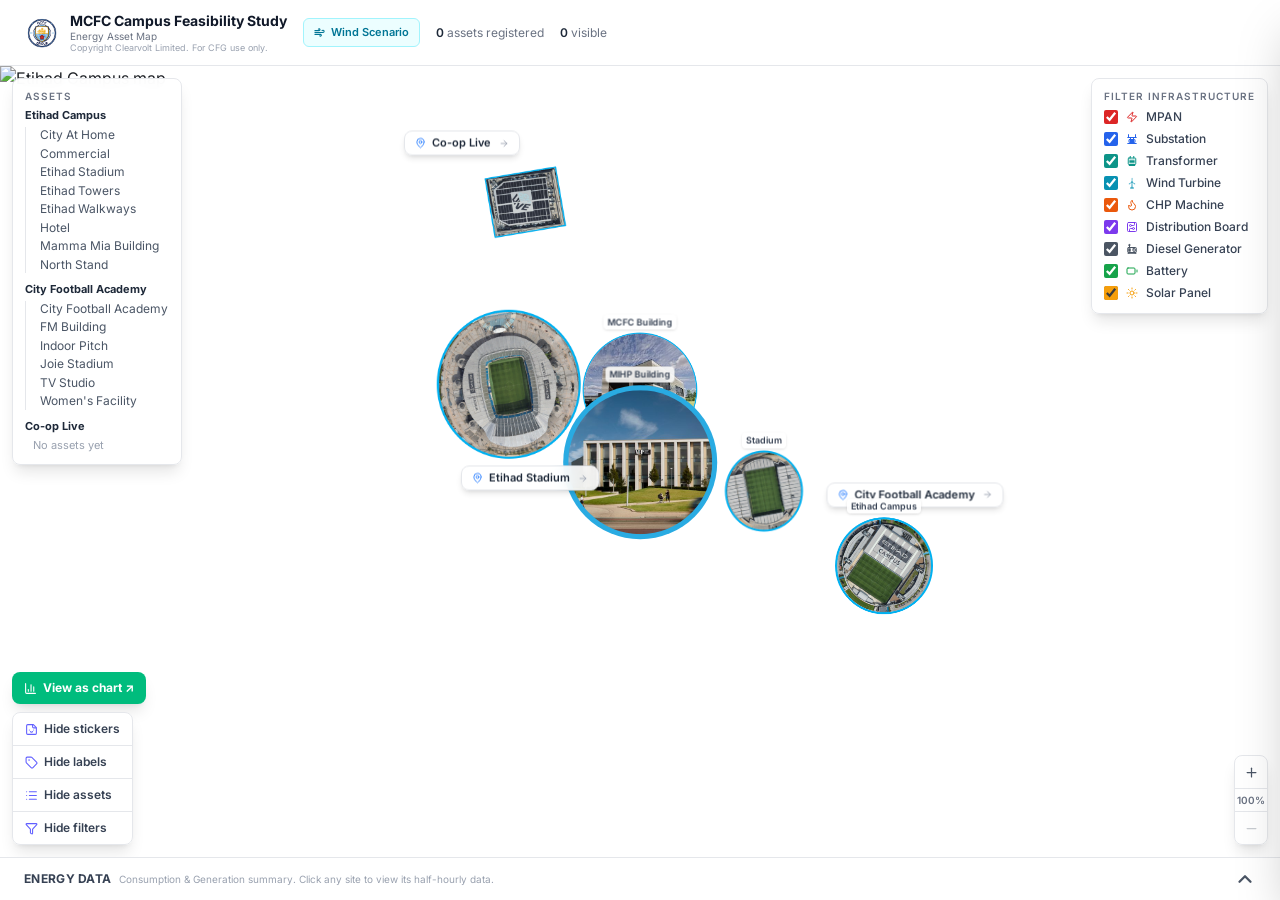
==== commit 8e439510: "Fit sub-map view in viewport + fix zoom robustness - Sub-map view now uses the same flex-based fit-i" ====
--- a/index.html
+++ b/index.html
@@ -16,7 +16,7 @@
     <link rel="preconnect" href="https://fonts.googleapis.com">
     <link rel="preconnect" href="https://fonts.gstatic.com" crossorigin>
     <link href="https://fonts.googleapis.com/css2?family=Inter:wght@400;500;600;700&display=swap" rel="stylesheet">
-    <script type="module" crossorigin src="./assets/index-CL02SFbB.js"></script>
+    <script type="module" crossorigin src="./assets/index-BDgrAsUJ.js"></script>
     <link rel="stylesheet" crossorigin href="./assets/index-6bCbB_xO.css">
   </head>
   <body>
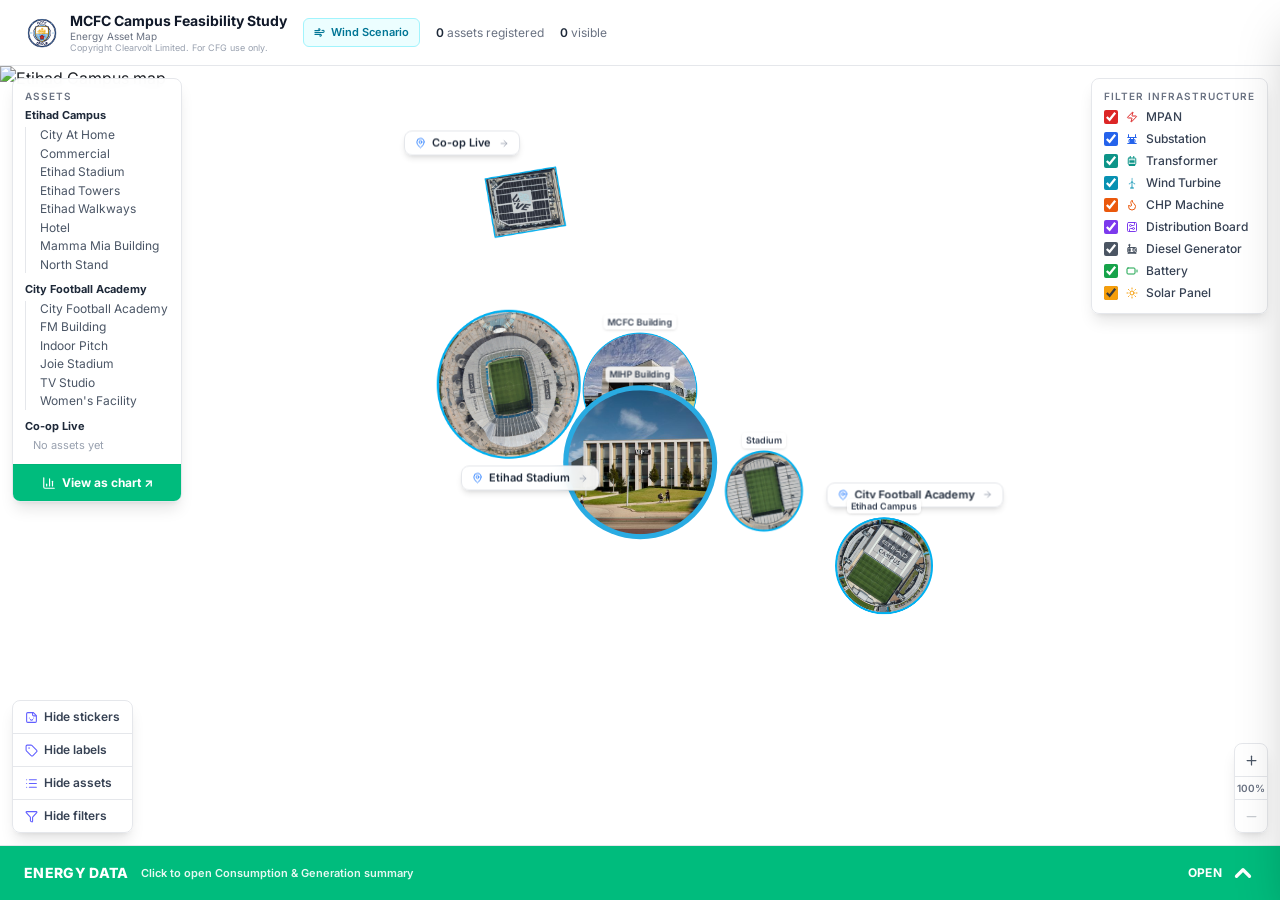
==== commit daf57777: "Panel stacking fix + chooser removal + Energy Data bar refresh - Remove Etihad/CFA chooser modals; s" ====
--- a/index.html
+++ b/index.html
@@ -16,8 +16,8 @@
     <link rel="preconnect" href="https://fonts.googleapis.com">
     <link rel="preconnect" href="https://fonts.gstatic.com" crossorigin>
     <link href="https://fonts.googleapis.com/css2?family=Inter:wght@400;500;600;700&display=swap" rel="stylesheet">
-    <script type="module" crossorigin src="./assets/index-BDgrAsUJ.js"></script>
-    <link rel="stylesheet" crossorigin href="./assets/index-6bCbB_xO.css">
+    <script type="module" crossorigin src="./assets/index-BByobiFa.js"></script>
+    <link rel="stylesheet" crossorigin href="./assets/index-C451rVCP.css">
   </head>
   <body>
     <div id="root"></div>
--- a/assets/index-C451rVCP.css
+++ b/assets/index-C451rVCP.css
@@ -0,0 +1 @@
+@layer properties{@supports (((-webkit-hyphens:none)) and (not (margin-trim:inline))) or ((-moz-orient:inline) and (not (color:rgb(from red r g b)))){*,:before,:after,::backdrop{--tw-translate-x:0;--tw-translate-y:0;--tw-translate-z:0;--tw-rotate-x:initial;--tw-rotate-y:initial;--tw-rotate-z:initial;--tw-skew-x:initial;--tw-skew-y:initial;--tw-space-y-reverse:0;--tw-space-x-reverse:0;--tw-border-style:solid;--tw-gradient-position:initial;--tw-gradient-from:#0000;--tw-gradient-via:#0000;--tw-gradient-to:#0000;--tw-gradient-stops:initial;--tw-gradient-via-stops:initial;--tw-gradient-from-position:0%;--tw-gradient-via-position:50%;--tw-gradient-to-position:100%;--tw-leading:initial;--tw-font-weight:initial;--tw-tracking:initial;--tw-ordinal:initial;--tw-slashed-zero:initial;--tw-numeric-figure:initial;--tw-numeric-spacing:initial;--tw-numeric-fraction:initial;--tw-shadow:0 0 #0000;--tw-shadow-color:initial;--tw-shadow-alpha:100%;--tw-inset-shadow:0 0 #0000;--tw-inset-shadow-color:initial;--tw-inset-shadow-alpha:100%;--tw-ring-color:initial;--tw-ring-shadow:0 0 #0000;--tw-inset-ring-color:initial;--tw-inset-ring-shadow:0 0 #0000;--tw-ring-inset:initial;--tw-ring-offset-width:0px;--tw-ring-offset-color:#fff;--tw-ring-offset-shadow:0 0 #0000;--tw-outline-style:solid;--tw-blur:initial;--tw-brightness:initial;--tw-contrast:initial;--tw-grayscale:initial;--tw-hue-rotate:initial;--tw-invert:initial;--tw-opacity:initial;--tw-saturate:initial;--tw-sepia:initial;--tw-drop-shadow:initial;--tw-drop-shadow-color:initial;--tw-drop-shadow-alpha:100%;--tw-drop-shadow-size:initial;--tw-backdrop-blur:initial;--tw-backdrop-brightness:initial;--tw-backdrop-contrast:initial;--tw-backdrop-grayscale:initial;--tw-backdrop-hue-rotate:initial;--tw-backdrop-invert:initial;--tw-backdrop-opacity:initial;--tw-backdrop-saturate:initial;--tw-backdrop-sepia:initial;--tw-duration:initial;--tw-ease:initial;--tw-content:"";--tw-scale-x:1;--tw-scale-y:1;--tw-scale-z:1;--tw-animation-delay:0s;--tw-animation-direction:normal;--tw-animation-duration:initial;--tw-animation-fill-mode:none;--tw-animation-iteration-count:1;--tw-enter-blur:0;--tw-enter-opacity:1;--tw-enter-rotate:0;--tw-enter-scale:1;--tw-enter-translate-x:0;--tw-enter-translate-y:0;--tw-exit-blur:0;--tw-exit-opacity:1;--tw-exit-rotate:0;--tw-exit-scale:1;--tw-exit-translate-x:0;--tw-exit-translate-y:0}}}@layer theme{:root,:host{--color-red-50:oklch(97.1% .013 17.38);--color-red-200:oklch(88.5% .062 18.334);--color-red-300:oklch(80.8% .114 19.571);--color-red-400:oklch(70.4% .191 22.216);--color-red-500:oklch(63.7% .237 25.331);--color-red-600:oklch(57.7% .245 27.325);--color-red-700:oklch(50.5% .213 27.518);--color-amber-50:oklch(98.7% .022 95.277);--color-amber-100:oklch(96.2% .059 95.617);--color-amber-200:oklch(92.4% .12 95.746);--color-amber-300:oklch(87.9% .169 91.605);--color-amber-500:oklch(76.9% .188 70.08);--color-amber-600:oklch(66.6% .179 58.318);--color-amber-700:oklch(55.5% .163 48.998);--color-amber-800:oklch(47.3% .137 46.201);--color-yellow-300:oklch(90.5% .182 98.111);--color-green-50:oklch(98.2% .018 155.826);--color-green-100:oklch(96.2% .044 156.743);--color-green-200:oklch(92.5% .084 155.995);--color-green-300:oklch(87.1% .15 154.449);--color-green-600:oklch(62.7% .194 149.214);--color-green-700:oklch(52.7% .154 150.069);--color-green-800:oklch(44.8% .119 151.328);--color-emerald-50:oklch(97.9% .021 166.113);--color-emerald-200:oklch(90.5% .093 164.15);--color-emerald-400:oklch(76.5% .177 163.223);--color-emerald-500:oklch(69.6% .17 162.48);--color-emerald-600:oklch(59.6% .145 163.225);--color-emerald-700:oklch(50.8% .118 165.612);--color-cyan-50:oklch(98.4% .019 200.873);--color-cyan-100:oklch(95.6% .045 203.388);--color-cyan-200:oklch(91.7% .08 205.041);--color-cyan-300:oklch(86.5% .127 207.078);--color-cyan-500:oklch(71.5% .143 215.221);--color-cyan-600:oklch(60.9% .126 221.723);--color-cyan-700:oklch(52% .105 223.128);--color-blue-50:oklch(97% .014 254.604);--color-blue-200:oklch(88.2% .059 254.128);--color-blue-300:oklch(80.9% .105 251.813);--color-blue-500:oklch(62.3% .214 259.815);--color-blue-600:oklch(54.6% .245 262.881);--color-blue-700:oklch(48.8% .243 264.376);--color-indigo-50:oklch(96.2% .018 272.314);--color-indigo-100:oklch(93% .034 272.788);--color-indigo-200:oklch(87% .065 274.039);--color-indigo-300:oklch(78.5% .115 274.713);--color-indigo-400:oklch(67.3% .182 276.935);--color-indigo-500:oklch(58.5% .233 277.117);--color-indigo-600:oklch(51.1% .262 276.966);--color-indigo-700:oklch(45.7% .24 277.023);--color-indigo-800:oklch(39.8% .195 277.366);--color-indigo-900:oklch(35.9% .144 278.697);--color-slate-100:oklch(96.8% .007 247.896);--color-gray-50:oklch(98.5% .002 247.839);--color-gray-100:oklch(96.7% .003 264.542);--color-gray-200:oklch(92.8% .006 264.531);--color-gray-300:oklch(87.2% .01 258.338);--color-gray-400:oklch(70.7% .022 261.325);--color-gray-500:oklch(55.1% .027 264.364);--color-gray-600:oklch(44.6% .03 256.802);--color-gray-700:oklch(37.3% .034 259.733);--color-gray-800:oklch(27.8% .033 256.848);--color-gray-900:oklch(21% .034 264.665);--color-black:#000;--color-white:#fff;--spacing:.25rem;--container-sm:24rem;--container-md:28rem;--container-lg:32rem;--container-2xl:42rem;--container-3xl:48rem;--container-5xl:64rem;--container-6xl:72rem;--text-xs:.75rem;--text-xs--line-height:calc(1 / .75);--text-sm:.875rem;--text-sm--line-height:calc(1.25 / .875);--text-base:1rem;--text-base--line-height: 1.5 ;--text-lg:1.125rem;--text-lg--line-height:calc(1.75 / 1.125);--text-2xl:1.5rem;--text-2xl--line-height:calc(2 / 1.5);--font-weight-normal:400;--font-weight-medium:500;--font-weight-semibold:600;--font-weight-bold:700;--font-weight-extrabold:800;--tracking-tight:-.025em;--tracking-wide:.025em;--tracking-wider:.05em;--tracking-widest:.1em;--leading-tight:1.25;--leading-snug:1.375;--leading-normal:1.5;--leading-relaxed:1.625;--radius-2xl:1rem;--ease-out:cubic-bezier(0, 0, .2, 1);--ease-in-out:cubic-bezier(.4, 0, .2, 1);--animate-spin:spin 1s linear infinite;--animate-pulse:pulse 2s cubic-bezier(.4, 0, .6, 1) infinite;--animate-bounce:bounce 1s infinite;--blur-sm:8px;--aspect-video:16 / 9;--default-transition-duration:.15s;--default-transition-timing-function:cubic-bezier(.4, 0, .2, 1);--default-font-family:"Inter", system-ui, sans-serif;--default-mono-font-family:"JetBrains Mono", Menlo, monospace;--color-border:hsl(var(--border))}}@layer base{*,:after,:before,::backdrop{box-sizing:border-box;border:0 solid;margin:0;padding:0}::file-selector-button{box-sizing:border-box;border:0 solid;margin:0;padding:0}html,:host{-webkit-text-size-adjust:100%;tab-size:4;line-height:1.5;font-family:var(--default-font-family,ui-sans-serif, system-ui, sans-serif, "Apple Color Emoji", "Segoe UI Emoji", "Segoe UI Symbol", "Noto Color Emoji");font-feature-settings:var(--default-font-feature-settings,normal);font-variation-settings:var(--default-font-variation-settings,normal);-webkit-tap-highlight-color:transparent}hr{height:0;color:inherit;border-top-width:1px}abbr:where([title]){-webkit-text-decoration:underline dotted;text-decoration:underline dotted}h1,h2,h3,h4,h5,h6{font-size:inherit;font-weight:inherit}a{color:inherit;-webkit-text-decoration:inherit;text-decoration:inherit}b,strong{font-weight:bolder}code,kbd,samp,pre{font-family:var(--default-mono-font-family,ui-monospace, SFMono-Regular, Menlo, Monaco, Consolas, "Liberation Mono", "Courier New", monospace);font-feature-settings:var(--default-mono-font-feature-settings,normal);font-variation-settings:var(--default-mono-font-variation-settings,normal);font-size:1em}small{font-size:80%}sub,sup{vertical-align:baseline;font-size:75%;line-height:0;position:relative}sub{bottom:-.25em}sup{top:-.5em}table{text-indent:0;border-color:inherit;border-collapse:collapse}:-moz-focusring{outline:auto}progress{vertical-align:baseline}summary{display:list-item}ol,ul,menu{list-style:none}img,svg,video,canvas,audio,iframe,embed,object{vertical-align:middle;display:block}img,video{max-width:100%;height:auto}button,input,select,optgroup,textarea{font:inherit;font-feature-settings:inherit;font-variation-settings:inherit;letter-spacing:inherit;color:inherit;opacity:1;background-color:#0000;border-radius:0}::file-selector-button{font:inherit;font-feature-settings:inherit;font-variation-settings:inherit;letter-spacing:inherit;color:inherit;opacity:1;background-color:#0000;border-radius:0}:where(select:is([multiple],[size])) optgroup{font-weight:bolder}:where(select:is([multiple],[size])) optgroup option{padding-inline-start:20px}::file-selector-button{margin-inline-end:4px}::placeholder{opacity:1}@supports (not ((-webkit-appearance:-apple-pay-button))) or (contain-intrinsic-size:1px){::placeholder{color:currentColor}@supports (color:color-mix(in lab,red,red)){::placeholder{color:color-mix(in oklab,currentcolor 50%,transparent)}}}textarea{resize:vertical}::-webkit-search-decoration{-webkit-appearance:none}::-webkit-date-and-time-value{min-height:1lh;text-align:inherit}::-webkit-datetime-edit{display:inline-flex}::-webkit-datetime-edit-fields-wrapper{padding:0}::-webkit-datetime-edit{padding-block:0}::-webkit-datetime-edit-year-field{padding-block:0}::-webkit-datetime-edit-month-field{padding-block:0}::-webkit-datetime-edit-day-field{padding-block:0}::-webkit-datetime-edit-hour-field{padding-block:0}::-webkit-datetime-edit-minute-field{padding-block:0}::-webkit-datetime-edit-second-field{padding-block:0}::-webkit-datetime-edit-millisecond-field{padding-block:0}::-webkit-datetime-edit-meridiem-field{padding-block:0}::-webkit-calendar-picker-indicator{line-height:1}:-moz-ui-invalid{box-shadow:none}button,input:where([type=button],[type=reset],[type=submit]){appearance:button}::file-selector-button{appearance:button}::-webkit-inner-spin-button{height:auto}::-webkit-outer-spin-button{height:auto}[hidden]:where(:not([hidden=until-found])){display:none!important}*{border-color:hsl(var(--border))}body{background-color:hsl(var(--background));color:hsl(var(--foreground));-webkit-font-smoothing:antialiased;-moz-osx-font-smoothing:grayscale;font-family:Inter,system-ui,sans-serif}}@layer components;@layer utilities{.\@container\/field-group{container:field-group/inline-size}.\@container{container-type:inline-size}.pointer-events-auto{pointer-events:auto}.pointer-events-none{pointer-events:none}.invisible{visibility:hidden}.visible{visibility:visible}.sr-only{clip-path:inset(50%);white-space:nowrap;border-width:0;width:1px;height:1px;margin:-1px;padding:0;position:absolute;overflow:hidden}.absolute{position:absolute}.fixed{position:fixed}.relative{position:relative}.static{position:static}.sticky{position:sticky}.inset-0{inset:calc(var(--spacing) * 0)}.inset-x-0{inset-inline:calc(var(--spacing) * 0)}.inset-y-0{inset-block:calc(var(--spacing) * 0)}.-top-1{top:calc(var(--spacing) * -1)}.-top-1\.5{top:calc(var(--spacing) * -1.5)}.-top-12{top:calc(var(--spacing) * -12)}.top-0{top:calc(var(--spacing) * 0)}.top-1{top:calc(var(--spacing) * 1)}.top-1\.5{top:calc(var(--spacing) * 1.5)}.top-1\/2{top:50%}.top-2{top:calc(var(--spacing) * 2)}.top-3{top:calc(var(--spacing) * 3)}.top-3\.5{top:calc(var(--spacing) * 3.5)}.top-4{top:calc(var(--spacing) * 4)}.top-\[1px\]{top:1px}.top-\[50\%\]{top:50%}.top-\[60\%\]{top:60%}.top-full{top:100%}.-right-1{right:calc(var(--spacing) * -1)}.-right-1\.5{right:calc(var(--spacing) * -1.5)}.-right-12{right:calc(var(--spacing) * -12)}.right-0{right:calc(var(--spacing) * 0)}.right-1{right:calc(var(--spacing) * 1)}.right-2{right:calc(var(--spacing) * 2)}.right-3{right:calc(var(--spacing) * 3)}.right-3\.5{right:calc(var(--spacing) * 3.5)}.right-4{right:calc(var(--spacing) * 4)}.-bottom-12{bottom:calc(var(--spacing) * -12)}.bottom-0{bottom:calc(var(--spacing) * 0)}.bottom-2{bottom:calc(var(--spacing) * 2)}.bottom-2\.5{bottom:calc(var(--spacing) * 2.5)}.bottom-3{bottom:calc(var(--spacing) * 3)}.bottom-4{bottom:calc(var(--spacing) * 4)}.-left-12{left:calc(var(--spacing) * -12)}.left-0{left:calc(var(--spacing) * 0)}.left-1{left:calc(var(--spacing) * 1)}.left-1\/2{left:50%}.left-2{left:calc(var(--spacing) * 2)}.left-2\.5{left:calc(var(--spacing) * 2.5)}.left-3{left:calc(var(--spacing) * 3)}.left-3\.5{left:calc(var(--spacing) * 3.5)}.left-5{left:calc(var(--spacing) * 5)}.left-\[50\%\]{left:50%}.z-10{z-index:10}.z-20{z-index:20}.z-30{z-index:30}.z-40{z-index:40}.z-50{z-index:50}.z-\[1\]{z-index:1}.z-\[89\]{z-index:89}.z-\[90\]{z-index:90}.z-\[95\]{z-index:95}.z-\[100\]{z-index:100}.order-first{order:-9999}.order-last{order:9999}.container{width:100%}@media(min-width:30rem){.container{max-width:30rem}}@media(min-width:40rem){.container{max-width:40rem}}@media(min-width:48rem){.container{max-width:48rem}}@media(min-width:64rem){.container{max-width:64rem}}@media(min-width:80rem){.container{max-width:80rem}}@media(min-width:96rem){.container{max-width:96rem}}.\!m-0{margin:calc(var(--spacing) * 0)!important}.-mx-1{margin-inline:calc(var(--spacing) * -1)}.mx-0{margin-inline:calc(var(--spacing) * 0)}.mx-0\.5{margin-inline:calc(var(--spacing) * .5)}.mx-1{margin-inline:calc(var(--spacing) * 1)}.mx-2{margin-inline:calc(var(--spacing) * 2)}.mx-3{margin-inline:calc(var(--spacing) * 3)}.mx-3\.5{margin-inline:calc(var(--spacing) * 3.5)}.mx-4{margin-inline:calc(var(--spacing) * 4)}.mx-auto{margin-inline:auto}.-my-2{margin-block:calc(var(--spacing) * -2)}.my-0{margin-block:calc(var(--spacing) * 0)}.my-0\.5{margin-block:calc(var(--spacing) * .5)}.my-1{margin-block:calc(var(--spacing) * 1)}.-mt-1{margin-top:calc(var(--spacing) * -1)}.-mt-4{margin-top:calc(var(--spacing) * -4)}.mt-0{margin-top:calc(var(--spacing) * 0)}.mt-0\.5{margin-top:calc(var(--spacing) * .5)}.mt-1{margin-top:calc(var(--spacing) * 1)}.mt-1\.5{margin-top:calc(var(--spacing) * 1.5)}.mt-2{margin-top:calc(var(--spacing) * 2)}.mt-3{margin-top:calc(var(--spacing) * 3)}.mt-4{margin-top:calc(var(--spacing) * 4)}.mt-5{margin-top:calc(var(--spacing) * 5)}.mt-24{margin-top:calc(var(--spacing) * 24)}.mt-auto{margin-top:auto}.-mr-0{margin-right:calc(var(--spacing) * 0)}.-mr-0\.5{margin-right:calc(var(--spacing) * -.5)}.mr-2{margin-right:calc(var(--spacing) * 2)}.mb-0{margin-bottom:calc(var(--spacing) * 0)}.mb-0\.5{margin-bottom:calc(var(--spacing) * .5)}.mb-1{margin-bottom:calc(var(--spacing) * 1)}.mb-1\.5{margin-bottom:calc(var(--spacing) * 1.5)}.mb-2{margin-bottom:calc(var(--spacing) * 2)}.mb-2\.5{margin-bottom:calc(var(--spacing) * 2.5)}.mb-3{margin-bottom:calc(var(--spacing) * 3)}.mb-4{margin-bottom:calc(var(--spacing) * 4)}.mb-6{margin-bottom:calc(var(--spacing) * 6)}.-ml-4{margin-left:calc(var(--spacing) * -4)}.ml-0{margin-left:calc(var(--spacing) * 0)}.ml-0\.5{margin-left:calc(var(--spacing) * .5)}.ml-1{margin-left:calc(var(--spacing) * 1)}.ml-2{margin-left:calc(var(--spacing) * 2)}.ml-4{margin-left:calc(var(--spacing) * 4)}.ml-auto{margin-left:auto}.line-clamp-2{-webkit-line-clamp:2;-webkit-box-orient:vertical;display:-webkit-box;overflow:hidden}.block{display:block}.contents{display:contents}.flex{display:flex}.grid{display:grid}.hidden{display:none}.inline{display:inline}.inline-block{display:inline-block}.inline-flex{display:inline-flex}.table{display:table}.aspect-square{aspect-ratio:1}.aspect-video{aspect-ratio:var(--aspect-video)}.size-4{width:calc(var(--spacing) * 4);height:calc(var(--spacing) * 4)}.size-6{width:calc(var(--spacing) * 6);height:calc(var(--spacing) * 6)}.size-8{width:calc(var(--spacing) * 8);height:calc(var(--spacing) * 8)}.size-10{width:calc(var(--spacing) * 10);height:calc(var(--spacing) * 10)}.size-\[--cell-size\]{width:--cell-size;height:--cell-size}.h-1{height:calc(var(--spacing) * 1)}.h-1\.5{height:calc(var(--spacing) * 1.5)}.h-2{height:calc(var(--spacing) * 2)}.h-2\.5{height:calc(var(--spacing) * 2.5)}.h-3{height:calc(var(--spacing) * 3)}.h-3\.5{height:calc(var(--spacing) * 3.5)}.h-4{height:calc(var(--spacing) * 4)}.h-5{height:calc(var(--spacing) * 5)}.h-6{height:calc(var(--spacing) * 6)}.h-7{height:calc(var(--spacing) * 7)}.h-8{height:calc(var(--spacing) * 8)}.h-9{height:calc(var(--spacing) * 9)}.h-10{height:calc(var(--spacing) * 10)}.h-12{height:calc(var(--spacing) * 12)}.h-28{height:calc(var(--spacing) * 28)}.h-48{height:calc(var(--spacing) * 48)}.h-\[--cell-size\]{height:--cell-size}.h-\[1px\]{height:1px}.h-\[var\(--radix-navigation-menu-viewport-height\)\]{height:var(--radix-navigation-menu-viewport-height)}.h-\[var\(--radix-select-trigger-height\)\]{height:var(--radix-select-trigger-height)}.h-auto{height:auto}.h-full{height:100%}.h-px{height:1px}.h-screen{height:100vh}.h-svh{height:100svh}.max-h-\[--radix-context-menu-content-available-height\]{max-height:--radix-context-menu-content-available-height}.max-h-\[--radix-select-content-available-height\]{max-height:--radix-select-content-available-height}.max-h-\[78\%\]{max-height:78%}.max-h-\[80vh\]{max-height:80vh}.max-h-\[85vh\]{max-height:85vh}.max-h-\[90vh\]{max-height:90vh}.max-h-\[92vh\]{max-height:92vh}.max-h-\[94vh\]{max-height:94vh}.max-h-\[300px\]{max-height:300px}.max-h-\[var\(--radix-dropdown-menu-content-available-height\)\]{max-height:var(--radix-dropdown-menu-content-available-height)}.max-h-full{max-height:100%}.max-h-screen{max-height:100vh}.min-h-0{min-height:calc(var(--spacing) * 0)}.min-h-8{min-height:calc(var(--spacing) * 8)}.min-h-9{min-height:calc(var(--spacing) * 9)}.min-h-10{min-height:calc(var(--spacing) * 10)}.min-h-\[60px\]{min-height:60px}.min-h-screen{min-height:100vh}.min-h-svh{min-height:100svh}.w-0{width:calc(var(--spacing) * 0)}.w-1{width:calc(var(--spacing) * 1)}.w-1\.5{width:calc(var(--spacing) * 1.5)}.w-2{width:calc(var(--spacing) * 2)}.w-2\.5{width:calc(var(--spacing) * 2.5)}.w-3{width:calc(var(--spacing) * 3)}.w-3\.5{width:calc(var(--spacing) * 3.5)}.w-3\/4{width:75%}.w-4{width:calc(var(--spacing) * 4)}.w-5{width:calc(var(--spacing) * 5)}.w-6{width:calc(var(--spacing) * 6)}.w-7{width:calc(var(--spacing) * 7)}.w-8{width:calc(var(--spacing) * 8)}.w-9{width:calc(var(--spacing) * 9)}.w-10{width:calc(var(--spacing) * 10)}.w-24{width:calc(var(--spacing) * 24)}.w-32{width:calc(var(--spacing) * 32)}.w-64{width:calc(var(--spacing) * 64)}.w-72{width:calc(var(--spacing) * 72)}.w-80{width:calc(var(--spacing) * 80)}.w-\[--cell-size\]{width:--cell-size}.w-\[1px\]{width:1px}.w-\[100px\]{width:100px}.w-\[180px\]{width:180px}.w-\[var\(--sidebar-width\)\]{width:var(--sidebar-width)}.w-auto{width:auto}.w-fit{width:fit-content}.w-full{width:100%}.w-max{width:max-content}.w-px{width:1px}.max-w-2xl{max-width:var(--container-2xl)}.max-w-3xl{max-width:var(--container-3xl)}.max-w-5xl{max-width:var(--container-5xl)}.max-w-6xl{max-width:var(--container-6xl)}.max-w-\[160px\]{max-width:160px}.max-w-\[180px\]{max-width:180px}.max-w-\[200px\]{max-width:200px}.max-w-\[840px\]{max-width:840px}.max-w-\[var\(--skeleton-width\)\]{max-width:var(--skeleton-width)}.max-w-full{max-width:100%}.max-w-lg{max-width:var(--container-lg)}.max-w-max{max-width:max-content}.max-w-md{max-width:var(--container-md)}.max-w-sm{max-width:var(--container-sm)}.min-w-0{min-width:calc(var(--spacing) * 0)}.min-w-5{min-width:calc(var(--spacing) * 5)}.min-w-8{min-width:calc(var(--spacing) * 8)}.min-w-9{min-width:calc(var(--spacing) * 9)}.min-w-10{min-width:calc(var(--spacing) * 10)}.min-w-\[--cell-size\]{min-width:--cell-size}.min-w-\[8rem\]{min-width:8rem}.min-w-\[12rem\]{min-width:12rem}.min-w-\[140px\]{min-width:140px}.min-w-\[210px\]{min-width:210px}.min-w-\[var\(--radix-select-trigger-width\)\]{min-width:var(--radix-select-trigger-width)}.flex-1{flex:1}.shrink{flex-shrink:1}.shrink-0{flex-shrink:0}.grow{flex-grow:1}.grow-0{flex-grow:0}.basis-full{flex-basis:100%}.caption-bottom{caption-side:bottom}.border-collapse{border-collapse:collapse}.origin-\[--radix-context-menu-content-transform-origin\]{transform-origin:--radix-context-menu-content-transform-origin}.origin-\[--radix-dropdown-menu-content-transform-origin\]{transform-origin:--radix-dropdown-menu-content-transform-origin}.origin-\[--radix-hover-card-content-transform-origin\]{transform-origin:--radix-hover-card-content-transform-origin}.origin-\[--radix-menubar-content-transform-origin\]{transform-origin:--radix-menubar-content-transform-origin}.origin-\[--radix-popover-content-transform-origin\]{transform-origin:--radix-popover-content-transform-origin}.origin-\[--radix-select-content-transform-origin\]{transform-origin:--radix-select-content-transform-origin}.origin-\[--radix-tooltip-content-transform-origin\]{transform-origin:--radix-tooltip-content-transform-origin}.-translate-x-1{--tw-translate-x:calc(var(--spacing) * -1);translate:var(--tw-translate-x) var(--tw-translate-y)}.-translate-x-1\/2{--tw-translate-x: -50% ;translate:var(--tw-translate-x) var(--tw-translate-y)}.-translate-x-px{--tw-translate-x:-1px;translate:var(--tw-translate-x) var(--tw-translate-y)}.translate-x-\[-50\%\]{--tw-translate-x:-50%;translate:var(--tw-translate-x) var(--tw-translate-y)}.translate-x-px{--tw-translate-x:1px;translate:var(--tw-translate-x) var(--tw-translate-y)}.-translate-y-1{--tw-translate-y:calc(var(--spacing) * -1);translate:var(--tw-translate-x) var(--tw-translate-y)}.-translate-y-1\/2{--tw-translate-y: -50% ;translate:var(--tw-translate-x) var(--tw-translate-y)}.translate-y-\[-50\%\]{--tw-translate-y:-50%;translate:var(--tw-translate-x) var(--tw-translate-y)}.rotate-45{rotate:45deg}.rotate-90{rotate:90deg}.transform{transform:var(--tw-rotate-x,) var(--tw-rotate-y,) var(--tw-rotate-z,) var(--tw-skew-x,) var(--tw-skew-y,)}.animate-bounce{animation:var(--animate-bounce)}.animate-caret-blink{animation:1.25s ease-out infinite caret-blink}.animate-in{animation:enter var(--tw-animation-duration,var(--tw-duration,.15s))var(--tw-ease,ease)var(--tw-animation-delay,0s)var(--tw-animation-iteration-count,1)var(--tw-animation-direction,normal)var(--tw-animation-fill-mode,none)}.animate-pulse{animation:var(--animate-pulse)}.animate-spin{animation:var(--animate-spin)}.cursor-crosshair{cursor:crosshair}.cursor-default{cursor:default}.cursor-grab{cursor:grab}.cursor-grabbing{cursor:grabbing}.cursor-move{cursor:move}.cursor-nwse-resize{cursor:nwse-resize}.cursor-pointer{cursor:pointer}.cursor-text{cursor:text}.touch-none{touch-action:none}.resize{resize:both}.resize-none{resize:none}.resize-y{resize:vertical}.list-disc{list-style-type:disc}.list-none{list-style-type:none}.grid-cols-1{grid-template-columns:repeat(1,minmax(0,1fr))}.grid-cols-2{grid-template-columns:repeat(2,minmax(0,1fr))}.grid-cols-3{grid-template-columns:repeat(3,minmax(0,1fr))}.flex-col{flex-direction:column}.flex-col-reverse{flex-direction:column-reverse}.flex-row{flex-direction:row}.flex-wrap{flex-wrap:wrap}.place-content-center{place-content:center}.items-center{align-items:center}.items-end{align-items:flex-end}.items-start{align-items:flex-start}.items-stretch{align-items:stretch}.justify-between{justify-content:space-between}.justify-center{justify-content:center}.justify-start{justify-content:flex-start}.gap-0{gap:calc(var(--spacing) * 0)}.gap-0\.5{gap:calc(var(--spacing) * .5)}.gap-1{gap:calc(var(--spacing) * 1)}.gap-1\.5{gap:calc(var(--spacing) * 1.5)}.gap-2{gap:calc(var(--spacing) * 2)}.gap-2\.5{gap:calc(var(--spacing) * 2.5)}.gap-3{gap:calc(var(--spacing) * 3)}.gap-4{gap:calc(var(--spacing) * 4)}.gap-6{gap:calc(var(--spacing) * 6)}.gap-7{gap:calc(var(--spacing) * 7)}.gap-10{gap:calc(var(--spacing) * 10)}:where(.space-y-0>:not(:last-child)){--tw-space-y-reverse:0;margin-block-start:calc(calc(var(--spacing) * 0) * var(--tw-space-y-reverse));margin-block-end:calc(calc(var(--spacing) * 0) * calc(1 - var(--tw-space-y-reverse)))}:where(.space-y-0\.5>:not(:last-child)){--tw-space-y-reverse:0;margin-block-start:calc(calc(var(--spacing) * .5) * var(--tw-space-y-reverse));margin-block-end:calc(calc(var(--spacing) * .5) * calc(1 - var(--tw-space-y-reverse)))}:where(.space-y-1>:not(:last-child)){--tw-space-y-reverse:0;margin-block-start:calc(calc(var(--spacing) * 1) * var(--tw-space-y-reverse));margin-block-end:calc(calc(var(--spacing) * 1) * calc(1 - var(--tw-space-y-reverse)))}:where(.space-y-1\.5>:not(:last-child)){--tw-space-y-reverse:0;margin-block-start:calc(calc(var(--spacing) * 1.5) * var(--tw-space-y-reverse));margin-block-end:calc(calc(var(--spacing) * 1.5) * calc(1 - var(--tw-space-y-reverse)))}:where(.space-y-2>:not(:last-child)){--tw-space-y-reverse:0;margin-block-start:calc(calc(var(--spacing) * 2) * var(--tw-space-y-reverse));margin-block-end:calc(calc(var(--spacing) * 2) * calc(1 - var(--tw-space-y-reverse)))}:where(.space-y-2\.5>:not(:last-child)){--tw-space-y-reverse:0;margin-block-start:calc(calc(var(--spacing) * 2.5) * var(--tw-space-y-reverse));margin-block-end:calc(calc(var(--spacing) * 2.5) * calc(1 - var(--tw-space-y-reverse)))}:where(.space-y-4>:not(:last-child)){--tw-space-y-reverse:0;margin-block-start:calc(calc(var(--spacing) * 4) * var(--tw-space-y-reverse));margin-block-end:calc(calc(var(--spacing) * 4) * calc(1 - var(--tw-space-y-reverse)))}:where(.space-y-6>:not(:last-child)){--tw-space-y-reverse:0;margin-block-start:calc(calc(var(--spacing) * 6) * var(--tw-space-y-reverse));margin-block-end:calc(calc(var(--spacing) * 6) * calc(1 - var(--tw-space-y-reverse)))}:where(.space-x-1>:not(:last-child)){--tw-space-x-reverse:0;margin-inline-start:calc(calc(var(--spacing) * 1) * var(--tw-space-x-reverse));margin-inline-end:calc(calc(var(--spacing) * 1) * calc(1 - var(--tw-space-x-reverse)))}:where(.space-x-4>:not(:last-child)){--tw-space-x-reverse:0;margin-inline-start:calc(calc(var(--spacing) * 4) * var(--tw-space-x-reverse));margin-inline-end:calc(calc(var(--spacing) * 4) * calc(1 - var(--tw-space-x-reverse)))}.self-center{align-self:center}.self-stretch{align-self:stretch}.truncate{text-overflow:ellipsis;white-space:nowrap;overflow:hidden}.overflow-auto{overflow:auto}.overflow-hidden{overflow:hidden}.overflow-x-auto{overflow-x:auto}.overflow-x-hidden{overflow-x:hidden}.overflow-y-auto{overflow-y:auto}.rounded{border-radius:.25rem}.rounded-2xl{border-radius:var(--radius-2xl)}.rounded-\[2px\]{border-radius:2px}.rounded-\[calc\(var\(--radius\)-5px\)\]{border-radius:calc(var(--radius) - 5px)}.rounded-\[inherit\]{border-radius:inherit}.rounded-full{border-radius:3.40282e38px}.rounded-lg{border-radius:var(--radius)}.rounded-md{border-radius:calc(var(--radius) - 2px)}.rounded-none{border-radius:0}.rounded-sm{border-radius:calc(var(--radius) - 4px)}.rounded-xl{border-radius:calc(var(--radius) + 4px)}.rounded-t-2xl{border-top-left-radius:var(--radius-2xl);border-top-right-radius:var(--radius-2xl)}.rounded-t-\[10px\]{border-top-left-radius:10px;border-top-right-radius:10px}.rounded-l-md{border-top-left-radius:calc(var(--radius) - 2px);border-bottom-left-radius:calc(var(--radius) - 2px)}.rounded-tl-sm{border-top-left-radius:calc(var(--radius) - 4px)}.rounded-r-md{border-top-right-radius:calc(var(--radius) - 2px);border-bottom-right-radius:calc(var(--radius) - 2px)}.border{border-style:var(--tw-border-style);border-width:1px}.border-0{border-style:var(--tw-border-style);border-width:0}.border-2{border-style:var(--tw-border-style);border-width:2px}.border-\[1\.5px\]{border-style:var(--tw-border-style);border-width:1.5px}.border-y{border-block-style:var(--tw-border-style);border-block-width:1px}.border-t{border-top-style:var(--tw-border-style);border-top-width:1px}.border-t-2{border-top-style:var(--tw-border-style);border-top-width:2px}.border-r{border-right-style:var(--tw-border-style);border-right-width:1px}.border-b{border-bottom-style:var(--tw-border-style);border-bottom-width:1px}.border-l{border-left-style:var(--tw-border-style);border-left-width:1px}.border-dashed{--tw-border-style:dashed;border-style:dashed}.\[border-color\:var\(--badge-outline\)\]{border-color:var(--badge-outline)}.\[border-color\:var\(--button-outline\)\]{border-color:var(--button-outline)}.border-\[--color-border\]{border-color:--color-border}.border-amber-200{border-color:var(--color-amber-200)}.border-amber-300{border-color:var(--color-amber-300)}.border-blue-700{border-color:var(--color-blue-700)}.border-border,.border-border\/50{border-color:hsl(var(--border))}@supports (color:color-mix(in lab,red,red)){.border-border\/50{border-color:color-mix(in oklab,hsl(var(--border)) 50%,transparent)}}.border-cyan-200{border-color:var(--color-cyan-200)}.border-cyan-500{border-color:var(--color-cyan-500)}.border-destructive,.border-destructive\/50{border-color:hsl(var(--destructive))}@supports (color:color-mix(in lab,red,red)){.border-destructive\/50{border-color:color-mix(in oklab,hsl(var(--destructive)) 50%,transparent)}}.border-emerald-200{border-color:var(--color-emerald-200)}.border-emerald-600\/20{border-color:#00976733}@supports (color:color-mix(in lab,red,red)){.border-emerald-600\/20{border-color:color-mix(in oklab,var(--color-emerald-600) 20%,transparent)}}.border-gray-100{border-color:var(--color-gray-100)}.border-gray-100\/60{border-color:#f3f4f699}@supports (color:color-mix(in lab,red,red)){.border-gray-100\/60{border-color:color-mix(in oklab,var(--color-gray-100) 60%,transparent)}}.border-gray-200{border-color:var(--color-gray-200)}.border-gray-300{border-color:var(--color-gray-300)}.border-green-200{border-color:var(--color-green-200)}.border-indigo-200{border-color:var(--color-indigo-200)}.border-indigo-300{border-color:var(--color-indigo-300)}.border-indigo-400{border-color:var(--color-indigo-400)}.border-input{border-color:hsl(var(--input))}.border-primary,.border-primary\/50{border-color:hsl(var(--primary))}@supports (color:color-mix(in lab,red,red)){.border-primary\/50{border-color:color-mix(in oklab,hsl(var(--primary)) 50%,transparent)}}.border-red-200{border-color:var(--color-red-200)}.border-sidebar-border{border-color:hsl(var(--sidebar-border))}.border-transparent{border-color:#0000}.border-white{border-color:var(--color-white)}.border-white\/10{border-color:#ffffff1a}@supports (color:color-mix(in lab,red,red)){.border-white\/10{border-color:color-mix(in oklab,var(--color-white) 10%,transparent)}}.border-t-transparent{border-top-color:#0000}.border-l-transparent{border-left-color:#0000}.bg-\[--color-bg\]{background-color:--color-bg}.bg-accent{background-color:hsl(var(--accent))}.bg-amber-50{background-color:var(--color-amber-50)}.bg-amber-600{background-color:var(--color-amber-600)}.bg-amber-700{background-color:var(--color-amber-700)}.bg-amber-700\/50{background-color:#b7500080}@supports (color:color-mix(in lab,red,red)){.bg-amber-700\/50{background-color:color-mix(in oklab,var(--color-amber-700) 50%,transparent)}}.bg-background{background-color:hsl(var(--background))}.bg-black{background-color:var(--color-black)}.bg-black\/10{background-color:#0000001a}@supports (color:color-mix(in lab,red,red)){.bg-black\/10{background-color:color-mix(in oklab,var(--color-black) 10%,transparent)}}.bg-black\/40{background-color:#0006}@supports (color:color-mix(in lab,red,red)){.bg-black\/40{background-color:color-mix(in oklab,var(--color-black) 40%,transparent)}}.bg-black\/50{background-color:#00000080}@supports (color:color-mix(in lab,red,red)){.bg-black\/50{background-color:color-mix(in oklab,var(--color-black) 50%,transparent)}}.bg-black\/60{background-color:#0009}@supports (color:color-mix(in lab,red,red)){.bg-black\/60{background-color:color-mix(in oklab,var(--color-black) 60%,transparent)}}.bg-black\/80{background-color:#000c}@supports (color:color-mix(in lab,red,red)){.bg-black\/80{background-color:color-mix(in oklab,var(--color-black) 80%,transparent)}}.bg-blue-500{background-color:var(--color-blue-500)}.bg-blue-600{background-color:var(--color-blue-600)}.bg-border{background-color:hsl(var(--border))}.bg-card{background-color:hsl(var(--card))}.bg-cyan-50{background-color:var(--color-cyan-50)}.bg-cyan-600{background-color:var(--color-cyan-600)}.bg-destructive{background-color:hsl(var(--destructive))}.bg-emerald-50{background-color:var(--color-emerald-50)}.bg-emerald-500{background-color:var(--color-emerald-500)}.bg-foreground{background-color:hsl(var(--foreground))}.bg-gray-50{background-color:var(--color-gray-50)}.bg-gray-50\/40{background-color:#f9fafb66}@supports (color:color-mix(in lab,red,red)){.bg-gray-50\/40{background-color:color-mix(in oklab,var(--color-gray-50) 40%,transparent)}}.bg-gray-50\/50{background-color:#f9fafb80}@supports (color:color-mix(in lab,red,red)){.bg-gray-50\/50{background-color:color-mix(in oklab,var(--color-gray-50) 50%,transparent)}}.bg-gray-50\/60{background-color:#f9fafb99}@supports (color:color-mix(in lab,red,red)){.bg-gray-50\/60{background-color:color-mix(in oklab,var(--color-gray-50) 60%,transparent)}}.bg-gray-100{background-color:var(--color-gray-100)}.bg-gray-200{background-color:var(--color-gray-200)}.bg-gray-300{background-color:var(--color-gray-300)}.bg-gray-800{background-color:var(--color-gray-800)}.bg-gray-900{background-color:var(--color-gray-900)}.bg-gray-900\/80{background-color:#101828cc}@supports (color:color-mix(in lab,red,red)){.bg-gray-900\/80{background-color:color-mix(in oklab,var(--color-gray-900) 80%,transparent)}}.bg-gray-900\/90{background-color:#101828e6}@supports (color:color-mix(in lab,red,red)){.bg-gray-900\/90{background-color:color-mix(in oklab,var(--color-gray-900) 90%,transparent)}}.bg-green-50{background-color:var(--color-green-50)}.bg-indigo-50{background-color:var(--color-indigo-50)}.bg-indigo-100{background-color:var(--color-indigo-100)}.bg-indigo-300{background-color:var(--color-indigo-300)}.bg-indigo-400{background-color:var(--color-indigo-400)}.bg-indigo-500{background-color:var(--color-indigo-500)}.bg-indigo-600{background-color:var(--color-indigo-600)}.bg-input{background-color:hsl(var(--input))}.bg-muted,.bg-muted\/50{background-color:hsl(var(--muted))}@supports (color:color-mix(in lab,red,red)){.bg-muted\/50{background-color:color-mix(in oklab,hsl(var(--muted)) 50%,transparent)}}.bg-popover{background-color:hsl(var(--popover))}.bg-primary,.bg-primary\/10{background-color:hsl(var(--primary))}@supports (color:color-mix(in lab,red,red)){.bg-primary\/10{background-color:color-mix(in oklab,hsl(var(--primary)) 10%,transparent)}}.bg-primary\/20{background-color:hsl(var(--primary))}@supports (color:color-mix(in lab,red,red)){.bg-primary\/20{background-color:color-mix(in oklab,hsl(var(--primary)) 20%,transparent)}}.bg-red-50{background-color:var(--color-red-50)}.bg-red-500{background-color:var(--color-red-500)}.bg-red-600{background-color:var(--color-red-600)}.bg-secondary{background-color:hsl(var(--secondary))}.bg-sidebar{background-color:hsl(var(--sidebar))}.bg-sidebar-border{background-color:hsl(var(--sidebar-border))}.bg-slate-100{background-color:var(--color-slate-100)}.bg-transparent{background-color:#0000}.bg-white{background-color:var(--color-white)}.bg-white\/60{background-color:#fff9}@supports (color:color-mix(in lab,red,red)){.bg-white\/60{background-color:color-mix(in oklab,var(--color-white) 60%,transparent)}}.bg-white\/85{background-color:#ffffffd9}@supports (color:color-mix(in lab,red,red)){.bg-white\/85{background-color:color-mix(in oklab,var(--color-white) 85%,transparent)}}.bg-white\/90{background-color:#ffffffe6}@supports (color:color-mix(in lab,red,red)){.bg-white\/90{background-color:color-mix(in oklab,var(--color-white) 90%,transparent)}}.bg-white\/95{background-color:#fffffff2}@supports (color:color-mix(in lab,red,red)){.bg-white\/95{background-color:color-mix(in oklab,var(--color-white) 95%,transparent)}}.bg-gradient-to-r{--tw-gradient-position:to right in oklab;background-image:linear-gradient(var(--tw-gradient-stops))}.bg-gradient-to-t{--tw-gradient-position:to top in oklab;background-image:linear-gradient(var(--tw-gradient-stops))}.from-black{--tw-gradient-from:var(--color-black);--tw-gradient-stops:var(--tw-gradient-via-stops,var(--tw-gradient-position), var(--tw-gradient-from) var(--tw-gradient-from-position), var(--tw-gradient-to) var(--tw-gradient-to-position))}.from-black\/75{--tw-gradient-from:#000000bf}@supports (color:color-mix(in lab,red,red)){.from-black\/75{--tw-gradient-from:color-mix(in oklab, var(--color-black) 75%, transparent)}}.from-black\/75{--tw-gradient-stops:var(--tw-gradient-via-stops,var(--tw-gradient-position), var(--tw-gradient-from) var(--tw-gradient-from-position), var(--tw-gradient-to) var(--tw-gradient-to-position))}.from-cyan-50{--tw-gradient-from:var(--color-cyan-50);--tw-gradient-stops:var(--tw-gradient-via-stops,var(--tw-gradient-position), var(--tw-gradient-from) var(--tw-gradient-from-position), var(--tw-gradient-to) var(--tw-gradient-to-position))}.via-black{--tw-gradient-via:var(--color-black);--tw-gradient-via-stops:var(--tw-gradient-position), var(--tw-gradient-from) var(--tw-gradient-from-position), var(--tw-gradient-via) var(--tw-gradient-via-position), var(--tw-gradient-to) var(--tw-gradient-to-position);--tw-gradient-stops:var(--tw-gradient-via-stops)}.via-black\/15{--tw-gradient-via:#00000026}@supports (color:color-mix(in lab,red,red)){.via-black\/15{--tw-gradient-via:color-mix(in oklab, var(--color-black) 15%, transparent)}}.via-black\/15{--tw-gradient-via-stops:var(--tw-gradient-position), var(--tw-gradient-from) var(--tw-gradient-from-position), var(--tw-gradient-via) var(--tw-gradient-via-position), var(--tw-gradient-to) var(--tw-gradient-to-position);--tw-gradient-stops:var(--tw-gradient-via-stops)}.to-blue-50{--tw-gradient-to:var(--color-blue-50);--tw-gradient-stops:var(--tw-gradient-via-stops,var(--tw-gradient-position), var(--tw-gradient-from) var(--tw-gradient-from-position), var(--tw-gradient-to) var(--tw-gradient-to-position))}.to-transparent{--tw-gradient-to:transparent;--tw-gradient-stops:var(--tw-gradient-via-stops,var(--tw-gradient-position), var(--tw-gradient-from) var(--tw-gradient-from-position), var(--tw-gradient-to) var(--tw-gradient-to-position))}.fill-current{fill:currentColor}.fill-primary{fill:hsl(var(--primary))}.object-contain{object-fit:contain}.object-cover{object-fit:cover}.p-0{padding:calc(var(--spacing) * 0)}.p-0\.5{padding:calc(var(--spacing) * .5)}.p-1{padding:calc(var(--spacing) * 1)}.p-1\.5{padding:calc(var(--spacing) * 1.5)}.p-2{padding:calc(var(--spacing) * 2)}.p-3{padding:calc(var(--spacing) * 3)}.p-4{padding:calc(var(--spacing) * 4)}.p-6{padding:calc(var(--spacing) * 6)}.p-\[1px\]{padding:1px}.px-1{padding-inline:calc(var(--spacing) * 1)}.px-1\.5{padding-inline:calc(var(--spacing) * 1.5)}.px-2{padding-inline:calc(var(--spacing) * 2)}.px-2\.5{padding-inline:calc(var(--spacing) * 2.5)}.px-3{padding-inline:calc(var(--spacing) * 3)}.px-3\.5{padding-inline:calc(var(--spacing) * 3.5)}.px-4{padding-inline:calc(var(--spacing) * 4)}.px-5{padding-inline:calc(var(--spacing) * 5)}.px-6{padding-inline:calc(var(--spacing) * 6)}.px-8{padding-inline:calc(var(--spacing) * 8)}.px-\[--cell-size\]{padding-inline:--cell-size}.py-0{padding-block:calc(var(--spacing) * 0)}.py-0\.5{padding-block:calc(var(--spacing) * .5)}.py-1{padding-block:calc(var(--spacing) * 1)}.py-1\.5{padding-block:calc(var(--spacing) * 1.5)}.py-2{padding-block:calc(var(--spacing) * 2)}.py-2\.5{padding-block:calc(var(--spacing) * 2.5)}.py-3{padding-block:calc(var(--spacing) * 3)}.py-3\.5{padding-block:calc(var(--spacing) * 3.5)}.py-4{padding-block:calc(var(--spacing) * 4)}.py-5{padding-block:calc(var(--spacing) * 5)}.py-6{padding-block:calc(var(--spacing) * 6)}.py-8{padding-block:calc(var(--spacing) * 8)}.py-10{padding-block:calc(var(--spacing) * 10)}.py-px{padding-block:1px}.pt-0{padding-top:calc(var(--spacing) * 0)}.pt-0\.5{padding-top:calc(var(--spacing) * .5)}.pt-1{padding-top:calc(var(--spacing) * 1)}.pt-2{padding-top:calc(var(--spacing) * 2)}.pt-3{padding-top:calc(var(--spacing) * 3)}.pt-4{padding-top:calc(var(--spacing) * 4)}.pt-6{padding-top:calc(var(--spacing) * 6)}.pr-1{padding-right:calc(var(--spacing) * 1)}.pr-2{padding-right:calc(var(--spacing) * 2)}.pr-2\.5{padding-right:calc(var(--spacing) * 2.5)}.pr-3{padding-right:calc(var(--spacing) * 3)}.pr-8{padding-right:calc(var(--spacing) * 8)}.pb-1{padding-bottom:calc(var(--spacing) * 1)}.pb-2{padding-bottom:calc(var(--spacing) * 2)}.pb-3{padding-bottom:calc(var(--spacing) * 3)}.pb-4{padding-bottom:calc(var(--spacing) * 4)}.pb-5{padding-bottom:calc(var(--spacing) * 5)}.pl-1{padding-left:calc(var(--spacing) * 1)}.pl-1\.5{padding-left:calc(var(--spacing) * 1.5)}.pl-2{padding-left:calc(var(--spacing) * 2)}.pl-2\.5{padding-left:calc(var(--spacing) * 2.5)}.pl-3{padding-left:calc(var(--spacing) * 3)}.pl-4{padding-left:calc(var(--spacing) * 4)}.pl-7{padding-left:calc(var(--spacing) * 7)}.pl-8{padding-left:calc(var(--spacing) * 8)}.pl-\[88px\]{padding-left:88px}.text-center{text-align:center}.text-left{text-align:left}.text-right{text-align:right}.align-middle{vertical-align:middle}.align-top{vertical-align:top}.font-mono{font-family:JetBrains Mono,Menlo,monospace}.font-sans{font-family:Inter,system-ui,sans-serif}.text-2xl{font-size:var(--text-2xl);line-height:var(--tw-leading,var(--text-2xl--line-height))}.text-base{font-size:var(--text-base);line-height:var(--tw-leading,var(--text-base--line-height))}.text-lg{font-size:var(--text-lg);line-height:var(--tw-leading,var(--text-lg--line-height))}.text-sm{font-size:var(--text-sm);line-height:var(--tw-leading,var(--text-sm--line-height))}.text-sm\/relaxed{font-size:var(--text-sm);line-height:var(--leading-relaxed)}.text-xs{font-size:var(--text-xs);line-height:var(--tw-leading,var(--text-xs--line-height))}.text-\[0\.8rem\]{font-size:.8rem}.text-\[8\.5px\]{font-size:8.5px}.text-\[9px\]{font-size:9px}.text-\[10px\]{font-size:10px}.text-\[11px\]{font-size:11px}.text-\[12px\]{font-size:12px}.leading-none{--tw-leading:1;line-height:1}.leading-normal{--tw-leading:var(--leading-normal);line-height:var(--leading-normal)}.leading-relaxed{--tw-leading:var(--leading-relaxed);line-height:var(--leading-relaxed)}.leading-snug{--tw-leading:var(--leading-snug);line-height:var(--leading-snug)}.leading-tight{--tw-leading:var(--leading-tight);line-height:var(--leading-tight)}.font-bold{--tw-font-weight:var(--font-weight-bold);font-weight:var(--font-weight-bold)}.font-extrabold{--tw-font-weight:var(--font-weight-extrabold);font-weight:var(--font-weight-extrabold)}.font-medium{--tw-font-weight:var(--font-weight-medium);font-weight:var(--font-weight-medium)}.font-normal{--tw-font-weight:var(--font-weight-normal);font-weight:var(--font-weight-normal)}.font-semibold{--tw-font-weight:var(--font-weight-semibold);font-weight:var(--font-weight-semibold)}.tracking-tight{--tw-tracking:var(--tracking-tight);letter-spacing:var(--tracking-tight)}.tracking-wide{--tw-tracking:var(--tracking-wide);letter-spacing:var(--tracking-wide)}.tracking-wider{--tw-tracking:var(--tracking-wider);letter-spacing:var(--tracking-wider)}.tracking-widest{--tw-tracking:var(--tracking-widest);letter-spacing:var(--tracking-widest)}.text-balance{text-wrap:balance}.break-words{overflow-wrap:break-word}.break-all{word-break:break-all}.whitespace-nowrap{white-space:nowrap}.whitespace-pre-line{white-space:pre-line}.text-accent-foreground{color:hsl(var(--accent-foreground))}.text-amber-100{color:var(--color-amber-100)}.text-amber-200{color:var(--color-amber-200)}.text-amber-500{color:var(--color-amber-500)}.text-amber-600{color:var(--color-amber-600)}.text-amber-700{color:var(--color-amber-700)}.text-amber-800{color:var(--color-amber-800)}.text-blue-200{color:var(--color-blue-200)}.text-blue-500{color:var(--color-blue-500)}.text-blue-600{color:var(--color-blue-600)}.text-card-foreground{color:hsl(var(--card-foreground))}.text-current{color:currentColor}.text-cyan-700{color:var(--color-cyan-700)}.text-destructive{color:hsl(var(--destructive))}.text-destructive-foreground{color:hsl(var(--destructive-foreground))}.text-emerald-700{color:var(--color-emerald-700)}.text-foreground,.text-foreground\/50{color:hsl(var(--foreground))}@supports (color:color-mix(in lab,red,red)){.text-foreground\/50{color:color-mix(in oklab,hsl(var(--foreground)) 50%,transparent)}}.text-gray-200{color:var(--color-gray-200)}.text-gray-300{color:var(--color-gray-300)}.text-gray-400{color:var(--color-gray-400)}.text-gray-500{color:var(--color-gray-500)}.text-gray-600{color:var(--color-gray-600)}.text-gray-700{color:var(--color-gray-700)}.text-gray-800{color:var(--color-gray-800)}.text-gray-900{color:var(--color-gray-900)}.text-green-200{color:var(--color-green-200)}.text-green-300{color:var(--color-green-300)}.text-green-600{color:var(--color-green-600)}.text-green-700{color:var(--color-green-700)}.text-green-800{color:var(--color-green-800)}.text-indigo-200{color:var(--color-indigo-200)}.text-indigo-400{color:var(--color-indigo-400)}.text-indigo-500{color:var(--color-indigo-500)}.text-indigo-600{color:var(--color-indigo-600)}.text-indigo-700{color:var(--color-indigo-700)}.text-muted-foreground{color:hsl(var(--muted-foreground))}.text-popover-foreground{color:hsl(var(--popover-foreground))}.text-primary{color:hsl(var(--primary))}.text-primary-foreground{color:hsl(var(--primary-foreground))}.text-red-200{color:var(--color-red-200)}.text-red-400{color:var(--color-red-400)}.text-red-500{color:var(--color-red-500)}.text-red-600{color:var(--color-red-600)}.text-red-700{color:var(--color-red-700)}.text-secondary-foreground{color:hsl(var(--secondary-foreground))}.text-sidebar-foreground,.text-sidebar-foreground\/70{color:hsl(var(--sidebar-foreground))}@supports (color:color-mix(in lab,red,red)){.text-sidebar-foreground\/70{color:color-mix(in oklab,hsl(var(--sidebar-foreground)) 70%,transparent)}}.text-white{color:var(--color-white)}.text-white\/90{color:#ffffffe6}@supports (color:color-mix(in lab,red,red)){.text-white\/90{color:color-mix(in oklab,var(--color-white) 90%,transparent)}}.text-yellow-300{color:var(--color-yellow-300)}.uppercase{text-transform:uppercase}.italic{font-style:italic}.tabular-nums{--tw-numeric-spacing:tabular-nums;font-variant-numeric:var(--tw-ordinal,) var(--tw-slashed-zero,) var(--tw-numeric-figure,) var(--tw-numeric-spacing,) var(--tw-numeric-fraction,)}.underline{text-decoration-line:underline}.underline-offset-4{text-underline-offset:4px}.opacity-0{opacity:0}.opacity-50{opacity:.5}.opacity-60{opacity:.6}.opacity-70{opacity:.7}.opacity-90{opacity:.9}.shadow{--tw-shadow:0 1px 3px 0 var(--tw-shadow-color,#0000001a), 0 1px 2px -1px var(--tw-shadow-color,#0000001a);box-shadow:var(--tw-inset-shadow),var(--tw-inset-ring-shadow),var(--tw-ring-offset-shadow),var(--tw-ring-shadow),var(--tw-shadow)}.shadow-2xl{--tw-shadow:0 25px 50px -12px var(--tw-shadow-color,#00000040);box-shadow:var(--tw-inset-shadow),var(--tw-inset-ring-shadow),var(--tw-ring-offset-shadow),var(--tw-ring-shadow),var(--tw-shadow)}.shadow-\[0_-4px_16px_rgba\(0\,0\,0\,0\.06\)\]{--tw-shadow:0 -4px 16px var(--tw-shadow-color,#0000000f);box-shadow:var(--tw-inset-shadow),var(--tw-inset-ring-shadow),var(--tw-ring-offset-shadow),var(--tw-ring-shadow),var(--tw-shadow)}.shadow-\[0_0_0_1px_hsl\(var\(--sidebar-border\)\)\]{--tw-shadow:0 0 0 1px var(--tw-shadow-color,hsl(var(--sidebar-border)));box-shadow:var(--tw-inset-shadow),var(--tw-inset-ring-shadow),var(--tw-ring-offset-shadow),var(--tw-ring-shadow),var(--tw-shadow)}.shadow-lg{--tw-shadow:0 10px 15px -3px var(--tw-shadow-color,#0000001a), 0 4px 6px -4px var(--tw-shadow-color,#0000001a);box-shadow:var(--tw-inset-shadow),var(--tw-inset-ring-shadow),var(--tw-ring-offset-shadow),var(--tw-ring-shadow),var(--tw-shadow)}.shadow-md{--tw-shadow:0 4px 6px -1px var(--tw-shadow-color,#0000001a), 0 2px 4px -2px var(--tw-shadow-color,#0000001a);box-shadow:var(--tw-inset-shadow),var(--tw-inset-ring-shadow),var(--tw-ring-offset-shadow),var(--tw-ring-shadow),var(--tw-shadow)}.shadow-none{--tw-shadow:0 0 #0000;box-shadow:var(--tw-inset-shadow),var(--tw-inset-ring-shadow),var(--tw-ring-offset-shadow),var(--tw-ring-shadow),var(--tw-shadow)}.shadow-sm{--tw-shadow:0 1px 3px 0 var(--tw-shadow-color,#0000001a), 0 1px 2px -1px var(--tw-shadow-color,#0000001a);box-shadow:var(--tw-inset-shadow),var(--tw-inset-ring-shadow),var(--tw-ring-offset-shadow),var(--tw-ring-shadow),var(--tw-shadow)}.shadow-xl{--tw-shadow:0 20px 25px -5px var(--tw-shadow-color,#0000001a), 0 8px 10px -6px var(--tw-shadow-color,#0000001a);box-shadow:var(--tw-inset-shadow),var(--tw-inset-ring-shadow),var(--tw-ring-offset-shadow),var(--tw-ring-shadow),var(--tw-shadow)}.shadow-xs{--tw-shadow:0 1px 2px 0 var(--tw-shadow-color,#0000000d);box-shadow:var(--tw-inset-shadow),var(--tw-inset-ring-shadow),var(--tw-ring-offset-shadow),var(--tw-ring-shadow),var(--tw-shadow)}.ring{--tw-ring-shadow:var(--tw-ring-inset,) 0 0 0 calc(1px + var(--tw-ring-offset-width)) var(--tw-ring-color,currentcolor);box-shadow:var(--tw-inset-shadow),var(--tw-inset-ring-shadow),var(--tw-ring-offset-shadow),var(--tw-ring-shadow),var(--tw-shadow)}.ring-0{--tw-ring-shadow:var(--tw-ring-inset,) 0 0 0 calc(0px + var(--tw-ring-offset-width)) var(--tw-ring-color,currentcolor);box-shadow:var(--tw-inset-shadow),var(--tw-inset-ring-shadow),var(--tw-ring-offset-shadow),var(--tw-ring-shadow),var(--tw-shadow)}.ring-1{--tw-ring-shadow:var(--tw-ring-inset,) 0 0 0 calc(1px + var(--tw-ring-offset-width)) var(--tw-ring-color,currentcolor);box-shadow:var(--tw-inset-shadow),var(--tw-inset-ring-shadow),var(--tw-ring-offset-shadow),var(--tw-ring-shadow),var(--tw-shadow)}.ring-2{--tw-ring-shadow:var(--tw-ring-inset,) 0 0 0 calc(2px + var(--tw-ring-offset-width)) var(--tw-ring-color,currentcolor);box-shadow:var(--tw-inset-shadow),var(--tw-inset-ring-shadow),var(--tw-ring-offset-shadow),var(--tw-ring-shadow),var(--tw-shadow)}.shadow-blue-200{--tw-shadow-color:oklch(88.2% .059 254.128)}@supports (color:color-mix(in lab,red,red)){.shadow-blue-200{--tw-shadow-color:color-mix(in oklab, var(--color-blue-200) var(--tw-shadow-alpha), transparent)}}.ring-gray-200{--tw-ring-color:var(--color-gray-200)}.ring-indigo-400{--tw-ring-color:var(--color-indigo-400)}.ring-ring{--tw-ring-color:hsl(var(--ring))}.ring-sidebar-ring{--tw-ring-color:hsl(var(--sidebar-ring))}.ring-offset-1{--tw-ring-offset-width:1px;--tw-ring-offset-shadow:var(--tw-ring-inset,) 0 0 0 var(--tw-ring-offset-width) var(--tw-ring-offset-color)}.ring-offset-background{--tw-ring-offset-color:hsl(var(--background))}.outline-hidden{--tw-outline-style:none;outline-style:none}@media(forced-colors:active){.outline-hidden{outline-offset:2px;outline:2px solid #0000}}.outline{outline-style:var(--tw-outline-style);outline-width:1px}.outline-2{outline-style:var(--tw-outline-style);outline-width:2px}.outline-offset-2{outline-offset:2px}.outline-transparent{outline-color:#0000}.blur{--tw-blur:blur(8px);filter:var(--tw-blur,) var(--tw-brightness,) var(--tw-contrast,) var(--tw-grayscale,) var(--tw-hue-rotate,) var(--tw-invert,) var(--tw-saturate,) var(--tw-sepia,) var(--tw-drop-shadow,)}.drop-shadow{--tw-drop-shadow-size:drop-shadow(0 1px 2px var(--tw-drop-shadow-color,#0000001a)) drop-shadow(0 1px 1px var(--tw-drop-shadow-color,#0000000f));--tw-drop-shadow:drop-shadow(0 1px 2px #0000001a) drop-shadow(0 1px 1px #0000000f);filter:var(--tw-blur,) var(--tw-brightness,) var(--tw-contrast,) var(--tw-grayscale,) var(--tw-hue-rotate,) var(--tw-invert,) var(--tw-saturate,) var(--tw-sepia,) var(--tw-drop-shadow,)}.filter{filter:var(--tw-blur,) var(--tw-brightness,) var(--tw-contrast,) var(--tw-grayscale,) var(--tw-hue-rotate,) var(--tw-invert,) var(--tw-saturate,) var(--tw-sepia,) var(--tw-drop-shadow,)}.backdrop-blur-\[2px\]{--tw-backdrop-blur:blur(2px);-webkit-backdrop-filter:var(--tw-backdrop-blur,) var(--tw-backdrop-brightness,) var(--tw-backdrop-contrast,) var(--tw-backdrop-grayscale,) var(--tw-backdrop-hue-rotate,) var(--tw-backdrop-invert,) var(--tw-backdrop-opacity,) var(--tw-backdrop-saturate,) var(--tw-backdrop-sepia,);backdrop-filter:var(--tw-backdrop-blur,) var(--tw-backdrop-brightness,) var(--tw-backdrop-contrast,) var(--tw-backdrop-grayscale,) var(--tw-backdrop-hue-rotate,) var(--tw-backdrop-invert,) var(--tw-backdrop-opacity,) var(--tw-backdrop-saturate,) var(--tw-backdrop-sepia,)}.backdrop-blur-sm{--tw-backdrop-blur:blur(var(--blur-sm));-webkit-backdrop-filter:var(--tw-backdrop-blur,) var(--tw-backdrop-brightness,) var(--tw-backdrop-contrast,) var(--tw-backdrop-grayscale,) var(--tw-backdrop-hue-rotate,) var(--tw-backdrop-invert,) var(--tw-backdrop-opacity,) var(--tw-backdrop-saturate,) var(--tw-backdrop-sepia,);backdrop-filter:var(--tw-backdrop-blur,) var(--tw-backdrop-brightness,) var(--tw-backdrop-contrast,) var(--tw-backdrop-grayscale,) var(--tw-backdrop-hue-rotate,) var(--tw-backdrop-invert,) var(--tw-backdrop-opacity,) var(--tw-backdrop-saturate,) var(--tw-backdrop-sepia,)}.backdrop-filter{-webkit-backdrop-filter:var(--tw-backdrop-blur,) var(--tw-backdrop-brightness,) var(--tw-backdrop-contrast,) var(--tw-backdrop-grayscale,) var(--tw-backdrop-hue-rotate,) var(--tw-backdrop-invert,) var(--tw-backdrop-opacity,) var(--tw-backdrop-saturate,) var(--tw-backdrop-sepia,);backdrop-filter:var(--tw-backdrop-blur,) var(--tw-backdrop-brightness,) var(--tw-backdrop-contrast,) var(--tw-backdrop-grayscale,) var(--tw-backdrop-hue-rotate,) var(--tw-backdrop-invert,) var(--tw-backdrop-opacity,) var(--tw-backdrop-saturate,) var(--tw-backdrop-sepia,)}.transition{transition-property:color,background-color,border-color,outline-color,text-decoration-color,fill,stroke,--tw-gradient-from,--tw-gradient-via,--tw-gradient-to,opacity,box-shadow,transform,translate,scale,rotate,filter,-webkit-backdrop-filter,backdrop-filter,display,content-visibility,overlay,pointer-events;transition-timing-function:var(--tw-ease,var(--default-transition-timing-function));transition-duration:var(--tw-duration,var(--default-transition-duration))}.transition-\[color\,box-shadow\]{transition-property:color,box-shadow;transition-timing-function:var(--tw-ease,var(--default-transition-timing-function));transition-duration:var(--tw-duration,var(--default-transition-duration))}.transition-\[left\,right\,width\]{transition-property:left,right,width;transition-timing-function:var(--tw-ease,var(--default-transition-timing-function));transition-duration:var(--tw-duration,var(--default-transition-duration))}.transition-\[margin\,opacity\]{transition-property:margin,opacity;transition-timing-function:var(--tw-ease,var(--default-transition-timing-function));transition-duration:var(--tw-duration,var(--default-transition-duration))}.transition-\[width\,height\,padding\]{transition-property:width,height,padding;transition-timing-function:var(--tw-ease,var(--default-transition-timing-function));transition-duration:var(--tw-duration,var(--default-transition-duration))}.transition-\[width\]{transition-property:width;transition-timing-function:var(--tw-ease,var(--default-transition-timing-function));transition-duration:var(--tw-duration,var(--default-transition-duration))}.transition-all{transition-property:all;transition-timing-function:var(--tw-ease,var(--default-transition-timing-function));transition-duration:var(--tw-duration,var(--default-transition-duration))}.transition-colors{transition-property:color,background-color,border-color,outline-color,text-decoration-color,fill,stroke,--tw-gradient-from,--tw-gradient-via,--tw-gradient-to;transition-timing-function:var(--tw-ease,var(--default-transition-timing-function));transition-duration:var(--tw-duration,var(--default-transition-duration))}.transition-opacity{transition-property:opacity;transition-timing-function:var(--tw-ease,var(--default-transition-timing-function));transition-duration:var(--tw-duration,var(--default-transition-duration))}.transition-transform{transition-property:transform,translate,scale,rotate;transition-timing-function:var(--tw-ease,var(--default-transition-timing-function));transition-duration:var(--tw-duration,var(--default-transition-duration))}.duration-100{--tw-duration:.1s;transition-duration:.1s}.duration-150{--tw-duration:.15s;transition-duration:.15s}.duration-200{--tw-duration:.2s;transition-duration:.2s}.duration-300{--tw-duration:.3s;transition-duration:.3s}.duration-1000{--tw-duration:1s;transition-duration:1s}.ease-in-out{--tw-ease:var(--ease-in-out);transition-timing-function:var(--ease-in-out)}.ease-linear{--tw-ease:linear;transition-timing-function:linear}.ease-out{--tw-ease:var(--ease-out);transition-timing-function:var(--ease-out)}.fade-in-0{--tw-enter-opacity:0}.outline-none{--tw-outline-style:none;outline-style:none}.select-none{-webkit-user-select:none;user-select:none}.zoom-in-95{--tw-enter-scale:.95}.\[--cell-size\:2rem\]{--cell-size:2rem}.running{animation-play-state:running}.zoom-in{--tw-enter-scale:0}.zoom-out{--tw-exit-scale:0}.group-focus-within\/menu-item\:opacity-100:is(:where(.group\/menu-item):focus-within *){opacity:1}@media(hover:hover){.group-hover\:text-blue-500:is(:where(.group):hover *){color:var(--color-blue-500)}.group-hover\:text-gray-600:is(:where(.group):hover *){color:var(--color-gray-600)}.group-hover\:text-gray-900:is(:where(.group):hover *){color:var(--color-gray-900)}.group-hover\:opacity-100:is(:where(.group):hover *),.group-hover\/menu-item\:opacity-100:is(:where(.group\/menu-item):hover *){opacity:1}}.group-has-data-\[sidebar\=menu-action\]\/menu-item\:pr-8:is(:where(.group\/menu-item):has([data-sidebar=menu-action]) *){padding-right:calc(var(--spacing) * 8)}.group-has-\[\[data-orientation\=horizontal\]\]\/field\:text-balance:is(:where(.group\/field):has([data-orientation=horizontal]) *){text-wrap:balance}.group-has-\[\[data-slot\=item-description\]\]\/item\:translate-y-0\.5:is(:where(.group\/item):has([data-slot=item-description]) *){--tw-translate-y:calc(var(--spacing) * .5);translate:var(--tw-translate-x) var(--tw-translate-y)}.group-has-\[\[data-slot\=item-description\]\]\/item\:self-start:is(:where(.group\/item):has([data-slot=item-description]) *){align-self:flex-start}.group-has-\[\>input\]\/input-group\:pt-2\.5:is(:where(.group\/input-group):has(>input) *){padding-top:calc(var(--spacing) * 2.5)}.group-has-\[\>input\]\/input-group\:pb-2\.5:is(:where(.group\/input-group):has(>input) *){padding-bottom:calc(var(--spacing) * 2.5)}.group-data-\[collapsible\=icon\]\:-mt-8:is(:where(.group)[data-collapsible=icon] *){margin-top:calc(var(--spacing) * -8)}.group-data-\[collapsible\=icon\]\:hidden:is(:where(.group)[data-collapsible=icon] *){display:none}.group-data-\[collapsible\=icon\]\:h-8\!:is(:where(.group)[data-collapsible=icon] *){height:calc(var(--spacing) * 8)!important}.group-data-\[collapsible\=icon\]\:w-8\!:is(:where(.group)[data-collapsible=icon] *){width:calc(var(--spacing) * 8)!important}.group-data-\[collapsible\=icon\]\:w-\[calc\(var\(--sidebar-width-icon\)\+var\(--spacing-4\)\)\]:is(:where(.group)[data-collapsible=icon] *){width:calc(var(--sidebar-width-icon) + var(--spacing-4))}.group-data-\[collapsible\=icon\]\:w-\[calc\(var\(--sidebar-width-icon\)\+var\(--spacing-4\)\+2px\)\]:is(:where(.group)[data-collapsible=icon] *){width:calc(var(--sidebar-width-icon) + var(--spacing-4) + 2px)}.group-data-\[collapsible\=icon\]\:w-\[var\(--sidebar-width-icon\)\]:is(:where(.group)[data-collapsible=icon] *){width:var(--sidebar-width-icon)}.group-data-\[collapsible\=icon\]\:overflow-hidden:is(:where(.group)[data-collapsible=icon] *){overflow:hidden}.group-data-\[collapsible\=icon\]\:p-0\!:is(:where(.group)[data-collapsible=icon] *){padding:calc(var(--spacing) * 0)!important}.group-data-\[collapsible\=icon\]\:p-2\!:is(:where(.group)[data-collapsible=icon] *){padding:calc(var(--spacing) * 2)!important}.group-data-\[collapsible\=icon\]\:opacity-0:is(:where(.group)[data-collapsible=icon] *){opacity:0}.group-data-\[collapsible\=offcanvas\]\:right-\[calc\(var\(--sidebar-width\)\*-1\)\]:is(:where(.group)[data-collapsible=offcanvas] *){right:calc(var(--sidebar-width) * -1)}.group-data-\[collapsible\=offcanvas\]\:left-\[calc\(var\(--sidebar-width\)\*-1\)\]:is(:where(.group)[data-collapsible=offcanvas] *){left:calc(var(--sidebar-width) * -1)}.group-data-\[collapsible\=offcanvas\]\:w-0:is(:where(.group)[data-collapsible=offcanvas] *){width:calc(var(--spacing) * 0)}.group-data-\[collapsible\=offcanvas\]\:translate-x-0:is(:where(.group)[data-collapsible=offcanvas] *){--tw-translate-x:calc(var(--spacing) * 0);translate:var(--tw-translate-x) var(--tw-translate-y)}.group-data-\[disabled\=true\]\/field\:opacity-50:is(:where(.group\/field)[data-disabled=true] *),.group-data-\[disabled\=true\]\/input-group\:opacity-50:is(:where(.group\/input-group)[data-disabled=true] *){opacity:.5}.group-data-\[focused\=true\]\/day\:relative:is(:where(.group\/day)[data-focused=true] *){position:relative}.group-data-\[focused\=true\]\/day\:z-10:is(:where(.group\/day)[data-focused=true] *){z-index:10}.group-data-\[focused\=true\]\/day\:border-ring:is(:where(.group\/day)[data-focused=true] *){border-color:hsl(var(--ring))}.group-data-\[focused\=true\]\/day\:ring-\[3px\]:is(:where(.group\/day)[data-focused=true] *){--tw-ring-shadow:var(--tw-ring-inset,) 0 0 0 calc(3px + var(--tw-ring-offset-width)) var(--tw-ring-color,currentcolor);box-shadow:var(--tw-inset-shadow),var(--tw-inset-ring-shadow),var(--tw-ring-offset-shadow),var(--tw-ring-shadow),var(--tw-shadow)}.group-data-\[focused\=true\]\/day\:ring-ring\/50:is(:where(.group\/day)[data-focused=true] *){--tw-ring-color:hsl(var(--ring))}@supports (color:color-mix(in lab,red,red)){.group-data-\[focused\=true\]\/day\:ring-ring\/50:is(:where(.group\/day)[data-focused=true] *){--tw-ring-color:color-mix(in oklab, hsl(var(--ring)) 50%, transparent)}}.group-data-\[side\=left\]\:-right-4:is(:where(.group)[data-side=left] *){right:calc(var(--spacing) * -4)}.group-data-\[side\=left\]\:border-r:is(:where(.group)[data-side=left] *){border-right-style:var(--tw-border-style);border-right-width:1px}.group-data-\[side\=right\]\:left-0:is(:where(.group)[data-side=right] *){left:calc(var(--spacing) * 0)}.group-data-\[side\=right\]\:rotate-180:is(:where(.group)[data-side=right] *){rotate:180deg}.group-data-\[side\=right\]\:border-l:is(:where(.group)[data-side=right] *){border-left-style:var(--tw-border-style);border-left-width:1px}.group-data-\[state\=open\]\:rotate-180:is(:where(.group)[data-state=open] *){rotate:180deg}.group-data-\[variant\=floating\]\:rounded-lg:is(:where(.group)[data-variant=floating] *){border-radius:var(--radius)}.group-data-\[variant\=floating\]\:border:is(:where(.group)[data-variant=floating] *){border-style:var(--tw-border-style);border-width:1px}.group-data-\[variant\=floating\]\:border-sidebar-border:is(:where(.group)[data-variant=floating] *){border-color:hsl(var(--sidebar-border))}.group-data-\[variant\=floating\]\:shadow-sm:is(:where(.group)[data-variant=floating] *){--tw-shadow:0 1px 3px 0 var(--tw-shadow-color,#0000001a), 0 1px 2px -1px var(--tw-shadow-color,#0000001a);box-shadow:var(--tw-inset-shadow),var(--tw-inset-ring-shadow),var(--tw-ring-offset-shadow),var(--tw-ring-shadow),var(--tw-shadow)}.group-data-\[variant\=outline\]\/field-group\:-mb-2:is(:where(.group\/field-group)[data-variant=outline] *){margin-bottom:calc(var(--spacing) * -2)}.group-\[\.destructive\]\:border-muted\/40:is(:where(.group).destructive *){border-color:hsl(var(--muted))}@supports (color:color-mix(in lab,red,red)){.group-\[\.destructive\]\:border-muted\/40:is(:where(.group).destructive *){border-color:color-mix(in oklab,hsl(var(--muted)) 40%,transparent)}}.group-\[\.destructive\]\:text-red-300:is(:where(.group).destructive *){color:var(--color-red-300)}.group-\[\.toast\]\:bg-muted:is(:where(.group).toast *){background-color:hsl(var(--muted))}.group-\[\.toast\]\:bg-primary:is(:where(.group).toast *){background-color:hsl(var(--primary))}.group-\[\.toast\]\:text-muted-foreground:is(:where(.group).toast *){color:hsl(var(--muted-foreground))}.group-\[\.toast\]\:text-primary-foreground:is(:where(.group).toast *){color:hsl(var(--primary-foreground))}.group-\[\.toaster\]\:border-border:is(:where(.group).toaster *){border-color:hsl(var(--border))}.group-\[\.toaster\]\:bg-background:is(:where(.group).toaster *){background-color:hsl(var(--background))}.group-\[\.toaster\]\:text-foreground:is(:where(.group).toaster *){color:hsl(var(--foreground))}.group-\[\.toaster\]\:shadow-lg:is(:where(.group).toaster *){--tw-shadow:0 10px 15px -3px var(--tw-shadow-color,#0000001a), 0 4px 6px -4px var(--tw-shadow-color,#0000001a);box-shadow:var(--tw-inset-shadow),var(--tw-inset-ring-shadow),var(--tw-ring-offset-shadow),var(--tw-ring-shadow),var(--tw-shadow)}@media(hover:hover){.peer-hover\/menu-button\:text-sidebar-accent-foreground:is(:where(.peer\/menu-button):hover~*){color:hsl(var(--sidebar-accent-foreground))}}.peer-disabled\:cursor-not-allowed:is(:where(.peer):disabled~*){cursor:not-allowed}.peer-disabled\:opacity-70:is(:where(.peer):disabled~*){opacity:.7}.peer-data-\[active\=true\]\/menu-button\:text-sidebar-accent-foreground:is(:where(.peer\/menu-button)[data-active=true]~*){color:hsl(var(--sidebar-accent-foreground))}.peer-data-\[size\=default\]\/menu-button\:top-1\.5:is(:where(.peer\/menu-button)[data-size=default]~*){top:calc(var(--spacing) * 1.5)}.peer-data-\[size\=lg\]\/menu-button\:top-2\.5:is(:where(.peer\/menu-button)[data-size=lg]~*){top:calc(var(--spacing) * 2.5)}.peer-data-\[size\=sm\]\/menu-button\:top-1:is(:where(.peer\/menu-button)[data-size=sm]~*){top:calc(var(--spacing) * 1)}.file\:border-0::file-selector-button{border-style:var(--tw-border-style);border-width:0}.file\:bg-transparent::file-selector-button{background-color:#0000}.file\:text-sm::file-selector-button{font-size:var(--text-sm);line-height:var(--tw-leading,var(--text-sm--line-height))}.file\:font-medium::file-selector-button{--tw-font-weight:var(--font-weight-medium);font-weight:var(--font-weight-medium)}.file\:text-foreground::file-selector-button{color:hsl(var(--foreground))}.placeholder\:text-muted-foreground::placeholder{color:hsl(var(--muted-foreground))}.after\:absolute:after{content:var(--tw-content);position:absolute}.after\:-inset-2:after{content:var(--tw-content);inset:calc(var(--spacing) * -2)}.after\:inset-y-0:after{content:var(--tw-content);inset-block:calc(var(--spacing) * 0)}.after\:left-1\/2:after{content:var(--tw-content);left:50%}.after\:w-1:after{content:var(--tw-content);width:calc(var(--spacing) * 1)}.after\:w-\[2px\]:after{content:var(--tw-content);width:2px}.after\:-translate-x-1\/2:after{content:var(--tw-content);--tw-translate-x: -50% ;translate:var(--tw-translate-x) var(--tw-translate-y)}.group-data-\[collapsible\=offcanvas\]\:after\:left-full:is(:where(.group)[data-collapsible=offcanvas] *):after{content:var(--tw-content);left:100%}.first\:rounded-l-md:first-child{border-top-left-radius:calc(var(--radius) - 2px);border-bottom-left-radius:calc(var(--radius) - 2px)}.first\:border-l:first-child{border-left-style:var(--tw-border-style);border-left-width:1px}.last\:mt-0:last-child{margin-top:calc(var(--spacing) * 0)}.last\:rounded-r-md:last-child{border-top-right-radius:calc(var(--radius) - 2px);border-bottom-right-radius:calc(var(--radius) - 2px)}.last\:border-0:last-child{border-style:var(--tw-border-style);border-width:0}@media(hover:hover){.hover\:scale-110:hover{--tw-scale-x:110%;--tw-scale-y:110%;--tw-scale-z:110%;scale:var(--tw-scale-x) var(--tw-scale-y)}.hover\:border-amber-300:hover{border-color:var(--color-amber-300)}.hover\:border-blue-300:hover{border-color:var(--color-blue-300)}.hover\:border-cyan-300:hover{border-color:var(--color-cyan-300)}.hover\:border-gray-300:hover{border-color:var(--color-gray-300)}.hover\:border-gray-400:hover{border-color:var(--color-gray-400)}.hover\:border-green-300:hover{border-color:var(--color-green-300)}.hover\:border-indigo-300:hover{border-color:var(--color-indigo-300)}.hover\:border-indigo-400:hover{border-color:var(--color-indigo-400)}.hover\:border-red-300:hover{border-color:var(--color-red-300)}.hover\:bg-accent:hover{background-color:hsl(var(--accent))}.hover\:bg-amber-50:hover{background-color:var(--color-amber-50)}.hover\:bg-amber-100:hover{background-color:var(--color-amber-100)}.hover\:bg-amber-700:hover{background-color:var(--color-amber-700)}.hover\:bg-blue-700:hover{background-color:var(--color-blue-700)}.hover\:bg-cyan-100:hover{background-color:var(--color-cyan-100)}.hover\:bg-emerald-400:hover{background-color:var(--color-emerald-400)}.hover\:bg-gray-50:hover{background-color:var(--color-gray-50)}.hover\:bg-gray-100:hover{background-color:var(--color-gray-100)}.hover\:bg-gray-200:hover{background-color:var(--color-gray-200)}.hover\:bg-gray-900:hover{background-color:var(--color-gray-900)}.hover\:bg-green-100:hover{background-color:var(--color-green-100)}.hover\:bg-indigo-50:hover{background-color:var(--color-indigo-50)}.hover\:bg-indigo-100:hover{background-color:var(--color-indigo-100)}.hover\:bg-indigo-700:hover{background-color:var(--color-indigo-700)}.hover\:bg-muted:hover,.hover\:bg-muted\/50:hover{background-color:hsl(var(--muted))}@supports (color:color-mix(in lab,red,red)){.hover\:bg-muted\/50:hover{background-color:color-mix(in oklab,hsl(var(--muted)) 50%,transparent)}}.hover\:bg-red-50:hover{background-color:var(--color-red-50)}.hover\:bg-red-600:hover{background-color:var(--color-red-600)}.hover\:bg-red-700:hover{background-color:var(--color-red-700)}.hover\:bg-secondary:hover{background-color:hsl(var(--secondary))}.hover\:bg-sidebar-accent:hover{background-color:hsl(var(--sidebar-accent))}.hover\:bg-white:hover{background-color:var(--color-white)}.hover\:text-accent-foreground:hover{color:hsl(var(--accent-foreground))}.hover\:text-blue-700:hover{color:var(--color-blue-700)}.hover\:text-foreground:hover{color:hsl(var(--foreground))}.hover\:text-gray-600:hover{color:var(--color-gray-600)}.hover\:text-gray-700:hover{color:var(--color-gray-700)}.hover\:text-gray-800:hover{color:var(--color-gray-800)}.hover\:text-gray-900:hover{color:var(--color-gray-900)}.hover\:text-indigo-600:hover{color:var(--color-indigo-600)}.hover\:text-indigo-800:hover{color:var(--color-indigo-800)}.hover\:text-indigo-900:hover{color:var(--color-indigo-900)}.hover\:text-muted-foreground:hover{color:hsl(var(--muted-foreground))}.hover\:text-red-300:hover{color:var(--color-red-300)}.hover\:text-red-400:hover{color:var(--color-red-400)}.hover\:text-sidebar-accent-foreground:hover{color:hsl(var(--sidebar-accent-foreground))}.hover\:text-white:hover{color:var(--color-white)}.hover\:underline:hover{text-decoration-line:underline}.hover\:opacity-100:hover{opacity:1}.hover\:shadow-\[0_0_0_1px_hsl\(var\(--sidebar-accent\)\)\]:hover{--tw-shadow:0 0 0 1px var(--tw-shadow-color,hsl(var(--sidebar-accent)));box-shadow:var(--tw-inset-shadow),var(--tw-inset-ring-shadow),var(--tw-ring-offset-shadow),var(--tw-ring-shadow),var(--tw-shadow)}.hover\:shadow-lg:hover{--tw-shadow:0 10px 15px -3px var(--tw-shadow-color,#0000001a), 0 4px 6px -4px var(--tw-shadow-color,#0000001a);box-shadow:var(--tw-inset-shadow),var(--tw-inset-ring-shadow),var(--tw-ring-offset-shadow),var(--tw-ring-shadow),var(--tw-shadow)}.hover\:ring-2:hover{--tw-ring-shadow:var(--tw-ring-inset,) 0 0 0 calc(2px + var(--tw-ring-offset-width)) var(--tw-ring-color,currentcolor);box-shadow:var(--tw-inset-shadow),var(--tw-inset-ring-shadow),var(--tw-ring-offset-shadow),var(--tw-ring-shadow),var(--tw-shadow)}.hover\:ring-indigo-400:hover{--tw-ring-color:var(--color-indigo-400)}.hover\:group-data-\[collapsible\=offcanvas\]\:bg-sidebar:hover:is(:where(.group)[data-collapsible=offcanvas] *){background-color:hsl(var(--sidebar))}.group-\[\.destructive\]\:hover\:border-destructive\/30:is(:where(.group).destructive *):hover{border-color:hsl(var(--destructive))}@supports (color:color-mix(in lab,red,red)){.group-\[\.destructive\]\:hover\:border-destructive\/30:is(:where(.group).destructive *):hover{border-color:color-mix(in oklab,hsl(var(--destructive)) 30%,transparent)}}.group-\[\.destructive\]\:hover\:bg-destructive:is(:where(.group).destructive *):hover{background-color:hsl(var(--destructive))}.group-\[\.destructive\]\:hover\:text-destructive-foreground:is(:where(.group).destructive *):hover{color:hsl(var(--destructive-foreground))}.group-\[\.destructive\]\:hover\:text-red-50:is(:where(.group).destructive *):hover{color:var(--color-red-50)}.hover\:after\:bg-sidebar-border:hover:after{content:var(--tw-content);background-color:hsl(var(--sidebar-border))}}.focus\:border-transparent:focus{border-color:#0000}.focus\:bg-accent:focus{background-color:hsl(var(--accent))}.focus\:text-accent-foreground:focus{color:hsl(var(--accent-foreground))}.focus\:opacity-100:focus{opacity:1}.focus\:ring-1:focus{--tw-ring-shadow:var(--tw-ring-inset,) 0 0 0 calc(1px + var(--tw-ring-offset-width)) var(--tw-ring-color,currentcolor);box-shadow:var(--tw-inset-shadow),var(--tw-inset-ring-shadow),var(--tw-ring-offset-shadow),var(--tw-ring-shadow),var(--tw-shadow)}.focus\:ring-2:focus{--tw-ring-shadow:var(--tw-ring-inset,) 0 0 0 calc(2px + var(--tw-ring-offset-width)) var(--tw-ring-color,currentcolor);box-shadow:var(--tw-inset-shadow),var(--tw-inset-ring-shadow),var(--tw-ring-offset-shadow),var(--tw-ring-shadow),var(--tw-shadow)}.focus\:ring-gray-300:focus{--tw-ring-color:var(--color-gray-300)}.focus\:ring-indigo-300:focus{--tw-ring-color:var(--color-indigo-300)}.focus\:ring-indigo-400:focus{--tw-ring-color:var(--color-indigo-400)}.focus\:ring-ring:focus{--tw-ring-color:hsl(var(--ring))}.focus\:ring-offset-2:focus{--tw-ring-offset-width:2px;--tw-ring-offset-shadow:var(--tw-ring-inset,) 0 0 0 var(--tw-ring-offset-width) var(--tw-ring-offset-color)}.focus\:outline-none:focus{--tw-outline-style:none;outline-style:none}.group-\[\.destructive\]\:focus\:ring-destructive:is(:where(.group).destructive *):focus{--tw-ring-color:hsl(var(--destructive))}.group-\[\.destructive\]\:focus\:ring-red-400:is(:where(.group).destructive *):focus{--tw-ring-color:var(--color-red-400)}.group-\[\.destructive\]\:focus\:ring-offset-red-600:is(:where(.group).destructive *):focus{--tw-ring-offset-color:var(--color-red-600)}.focus-visible\:border-ring:focus-visible{border-color:hsl(var(--ring))}.focus-visible\:ring-0:focus-visible{--tw-ring-shadow:var(--tw-ring-inset,) 0 0 0 calc(0px + var(--tw-ring-offset-width)) var(--tw-ring-color,currentcolor);box-shadow:var(--tw-inset-shadow),var(--tw-inset-ring-shadow),var(--tw-ring-offset-shadow),var(--tw-ring-shadow),var(--tw-shadow)}.focus-visible\:ring-1:focus-visible{--tw-ring-shadow:var(--tw-ring-inset,) 0 0 0 calc(1px + var(--tw-ring-offset-width)) var(--tw-ring-color,currentcolor);box-shadow:var(--tw-inset-shadow),var(--tw-inset-ring-shadow),var(--tw-ring-offset-shadow),var(--tw-ring-shadow),var(--tw-shadow)}.focus-visible\:ring-2:focus-visible{--tw-ring-shadow:var(--tw-ring-inset,) 0 0 0 calc(2px + var(--tw-ring-offset-width)) var(--tw-ring-color,currentcolor);box-shadow:var(--tw-inset-shadow),var(--tw-inset-ring-shadow),var(--tw-ring-offset-shadow),var(--tw-ring-shadow),var(--tw-shadow)}.focus-visible\:ring-\[3px\]:focus-visible{--tw-ring-shadow:var(--tw-ring-inset,) 0 0 0 calc(3px + var(--tw-ring-offset-width)) var(--tw-ring-color,currentcolor);box-shadow:var(--tw-inset-shadow),var(--tw-inset-ring-shadow),var(--tw-ring-offset-shadow),var(--tw-ring-shadow),var(--tw-shadow)}.focus-visible\:ring-ring:focus-visible,.focus-visible\:ring-ring\/50:focus-visible{--tw-ring-color:hsl(var(--ring))}@supports (color:color-mix(in lab,red,red)){.focus-visible\:ring-ring\/50:focus-visible{--tw-ring-color:color-mix(in oklab, hsl(var(--ring)) 50%, transparent)}}.focus-visible\:ring-offset-1:focus-visible{--tw-ring-offset-width:1px;--tw-ring-offset-shadow:var(--tw-ring-inset,) 0 0 0 var(--tw-ring-offset-width) var(--tw-ring-offset-color)}.focus-visible\:ring-offset-2:focus-visible{--tw-ring-offset-width:2px;--tw-ring-offset-shadow:var(--tw-ring-inset,) 0 0 0 var(--tw-ring-offset-width) var(--tw-ring-offset-color)}.focus-visible\:ring-offset-background:focus-visible{--tw-ring-offset-color:hsl(var(--background))}.focus-visible\:outline-none:focus-visible{--tw-outline-style:none;outline-style:none}.active\:scale-95:active{--tw-scale-x:95%;--tw-scale-y:95%;--tw-scale-z:95%;scale:var(--tw-scale-x) var(--tw-scale-y)}.active\:cursor-grabbing:active{cursor:grabbing}.active\:bg-sidebar-accent:active{background-color:hsl(var(--sidebar-accent))}.active\:text-sidebar-accent-foreground:active{color:hsl(var(--sidebar-accent-foreground))}.active\:shadow-none:active{--tw-shadow:0 0 #0000;box-shadow:var(--tw-inset-shadow),var(--tw-inset-ring-shadow),var(--tw-ring-offset-shadow),var(--tw-ring-shadow),var(--tw-shadow)}.disabled\:pointer-events-none:disabled{pointer-events:none}.disabled\:cursor-not-allowed:disabled{cursor:not-allowed}.disabled\:opacity-30:disabled{opacity:.3}.disabled\:opacity-40:disabled{opacity:.4}.disabled\:opacity-50:disabled{opacity:.5}.disabled\:opacity-60:disabled{opacity:.6}:where([data-side=left]) .in-data-\[side\=left\]\:cursor-w-resize{cursor:w-resize}:where([data-side=right]) .in-data-\[side\=right\]\:cursor-e-resize{cursor:e-resize}.has-focus\:border-ring:has(:focus){border-color:hsl(var(--ring))}.has-focus\:ring-\[3px\]:has(:focus){--tw-ring-shadow:var(--tw-ring-inset,) 0 0 0 calc(3px + var(--tw-ring-offset-width)) var(--tw-ring-color,currentcolor);box-shadow:var(--tw-inset-shadow),var(--tw-inset-ring-shadow),var(--tw-ring-offset-shadow),var(--tw-ring-shadow),var(--tw-shadow)}.has-focus\:ring-ring\/50:has(:focus){--tw-ring-color:hsl(var(--ring))}@supports (color:color-mix(in lab,red,red)){.has-focus\:ring-ring\/50:has(:focus){--tw-ring-color:color-mix(in oklab, hsl(var(--ring)) 50%, transparent)}}.has-data-\[state\=checked\]\:border-primary:has([data-state=checked]){border-color:hsl(var(--primary))}.has-data-\[state\=checked\]\:bg-primary\/5:has([data-state=checked]){background-color:hsl(var(--primary))}@supports (color:color-mix(in lab,red,red)){.has-data-\[state\=checked\]\:bg-primary\/5:has([data-state=checked]){background-color:color-mix(in oklab,hsl(var(--primary)) 5%,transparent)}}.has-data-\[variant\=inset\]\:bg-sidebar:has([data-variant=inset]){background-color:hsl(var(--sidebar))}.has-\[\:disabled\]\:opacity-50:has(:disabled){opacity:.5}.has-\[\[data-slot\=input-group-control\]\:focus-visible\]\:ring-1:has([data-slot=input-group-control]:focus-visible){--tw-ring-shadow:var(--tw-ring-inset,) 0 0 0 calc(1px + var(--tw-ring-offset-width)) var(--tw-ring-color,currentcolor);box-shadow:var(--tw-inset-shadow),var(--tw-inset-ring-shadow),var(--tw-ring-offset-shadow),var(--tw-ring-shadow),var(--tw-shadow)}.has-\[\[data-slot\=input-group-control\]\:focus-visible\]\:ring-ring:has([data-slot=input-group-control]:focus-visible){--tw-ring-color:hsl(var(--ring))}.has-\[\[data-slot\]\[aria-invalid\=true\]\]\:border-destructive:has([data-slot][aria-invalid=true]){border-color:hsl(var(--destructive))}.has-\[\[data-slot\]\[aria-invalid\=true\]\]\:ring-destructive\/20:has([data-slot][aria-invalid=true]){--tw-ring-color:hsl(var(--destructive))}@supports (color:color-mix(in lab,red,red)){.has-\[\[data-slot\]\[aria-invalid\=true\]\]\:ring-destructive\/20:has([data-slot][aria-invalid=true]){--tw-ring-color:color-mix(in oklab, hsl(var(--destructive)) 20%, transparent)}}.has-\[\>\[data-align\=block-end\]\]\:h-auto:has(>[data-align=block-end]){height:auto}.has-\[\>\[data-align\=block-end\]\]\:flex-col:has(>[data-align=block-end]){flex-direction:column}.has-\[\>\[data-align\=block-start\]\]\:h-auto:has(>[data-align=block-start]){height:auto}.has-\[\>\[data-align\=block-start\]\]\:flex-col:has(>[data-align=block-start]){flex-direction:column}.has-\[\>\[data-slot\=button-group\]\]\:gap-2:has(>[data-slot=button-group]){gap:calc(var(--spacing) * 2)}.has-\[\>\[data-slot\=checkbox-group\]\]\:gap-3:has(>[data-slot=checkbox-group]){gap:calc(var(--spacing) * 3)}.has-\[\>\[data-slot\=field-content\]\]\:items-start:has(>[data-slot=field-content]){align-items:flex-start}.has-\[\>\[data-slot\=field\]\]\:w-full:has(>[data-slot=field]){width:100%}.has-\[\>\[data-slot\=field\]\]\:flex-col:has(>[data-slot=field]){flex-direction:column}.has-\[\>\[data-slot\=field\]\]\:rounded-md:has(>[data-slot=field]){border-radius:calc(var(--radius) - 2px)}.has-\[\>\[data-slot\=field\]\]\:border:has(>[data-slot=field]){border-style:var(--tw-border-style);border-width:1px}.has-\[\>\[data-slot\=radio-group\]\]\:gap-3:has(>[data-slot=radio-group]){gap:calc(var(--spacing) * 3)}.has-\[\>button\]\:mr-\[-0\.4rem\]:has(>button){margin-right:-.4rem}.has-\[\>button\]\:ml-\[-0\.45rem\]:has(>button){margin-left:-.45rem}.has-\[\>kbd\]\:mr-\[-0\.35rem\]:has(>kbd){margin-right:-.35rem}.has-\[\>kbd\]\:ml-\[-0\.35rem\]:has(>kbd){margin-left:-.35rem}.has-\[\>svg\]\:p-0:has(>svg){padding:calc(var(--spacing) * 0)}.has-\[\>svg\]\:px-2:has(>svg){padding-inline:calc(var(--spacing) * 2)}.has-\[\>svg\]\:px-2\.5:has(>svg){padding-inline:calc(var(--spacing) * 2.5)}.has-\[\>textarea\]\:h-auto:has(>textarea){height:auto}.aria-disabled\:pointer-events-none[aria-disabled=true]{pointer-events:none}.aria-disabled\:opacity-50[aria-disabled=true]{opacity:.5}.aria-selected\:text-muted-foreground[aria-selected=true]{color:hsl(var(--muted-foreground))}.data-\[active\=true\]\:bg-sidebar-accent[data-active=true]{background-color:hsl(var(--sidebar-accent))}.data-\[active\=true\]\:font-medium[data-active=true]{--tw-font-weight:var(--font-weight-medium);font-weight:var(--font-weight-medium)}.data-\[active\=true\]\:text-sidebar-accent-foreground[data-active=true]{color:hsl(var(--sidebar-accent-foreground))}.data-\[disabled\]\:pointer-events-none[data-disabled]{pointer-events:none}.data-\[disabled\]\:opacity-50[data-disabled]{opacity:.5}.data-\[disabled\=true\]\:pointer-events-none[data-disabled=true]{pointer-events:none}.data-\[disabled\=true\]\:opacity-50[data-disabled=true]{opacity:.5}.data-\[invalid\=true\]\:text-destructive[data-invalid=true]{color:hsl(var(--destructive))}.data-\[motion\=from-end\]\:slide-in-from-right-52[data-motion=from-end]{--tw-enter-translate-x:calc(52*var(--spacing))}.data-\[motion\=from-start\]\:slide-in-from-left-52[data-motion=from-start]{--tw-enter-translate-x:calc(52*var(--spacing)*-1)}.data-\[motion\=to-end\]\:slide-out-to-right-52[data-motion=to-end]{--tw-exit-translate-x:calc(52*var(--spacing))}.data-\[motion\=to-start\]\:slide-out-to-left-52[data-motion=to-start]{--tw-exit-translate-x:calc(52*var(--spacing)*-1)}.data-\[motion\^\=from-\]\:animate-in[data-motion^=from-]{animation:enter var(--tw-animation-duration,var(--tw-duration,.15s))var(--tw-ease,ease)var(--tw-animation-delay,0s)var(--tw-animation-iteration-count,1)var(--tw-animation-direction,normal)var(--tw-animation-fill-mode,none)}.data-\[motion\^\=from-\]\:fade-in[data-motion^=from-]{--tw-enter-opacity:0}.data-\[motion\^\=to-\]\:animate-out[data-motion^=to-]{animation:exit var(--tw-animation-duration,var(--tw-duration,.15s))var(--tw-ease,ease)var(--tw-animation-delay,0s)var(--tw-animation-iteration-count,1)var(--tw-animation-direction,normal)var(--tw-animation-fill-mode,none)}.data-\[motion\^\=to-\]\:fade-out[data-motion^=to-]{--tw-exit-opacity:0}.data-\[orientation\=vertical\]\:h-auto[data-orientation=vertical]{height:auto}.data-\[panel-group-direction\=vertical\]\:h-px[data-panel-group-direction=vertical]{height:1px}.data-\[panel-group-direction\=vertical\]\:w-full[data-panel-group-direction=vertical]{width:100%}.data-\[panel-group-direction\=vertical\]\:flex-col[data-panel-group-direction=vertical]{flex-direction:column}.data-\[panel-group-direction\=vertical\]\:after\:left-0[data-panel-group-direction=vertical]:after{content:var(--tw-content);left:calc(var(--spacing) * 0)}.data-\[panel-group-direction\=vertical\]\:after\:h-1[data-panel-group-direction=vertical]:after{content:var(--tw-content);height:calc(var(--spacing) * 1)}.data-\[panel-group-direction\=vertical\]\:after\:w-full[data-panel-group-direction=vertical]:after{content:var(--tw-content);width:100%}.data-\[panel-group-direction\=vertical\]\:after\:translate-x-0[data-panel-group-direction=vertical]:after{content:var(--tw-content);--tw-translate-x:calc(var(--spacing) * 0);translate:var(--tw-translate-x) var(--tw-translate-y)}.data-\[panel-group-direction\=vertical\]\:after\:-translate-y-1\/2[data-panel-group-direction=vertical]:after{content:var(--tw-content);--tw-translate-y: -50% ;translate:var(--tw-translate-x) var(--tw-translate-y)}.data-\[placeholder\]\:text-muted-foreground[data-placeholder]{color:hsl(var(--muted-foreground))}.data-\[range-end\=true\]\:rounded-md[data-range-end=true]{border-radius:calc(var(--radius) - 2px)}.data-\[range-end\=true\]\:bg-primary[data-range-end=true]{background-color:hsl(var(--primary))}.data-\[range-end\=true\]\:text-primary-foreground[data-range-end=true]{color:hsl(var(--primary-foreground))}.data-\[range-middle\=true\]\:rounded-none[data-range-middle=true]{border-radius:0}.data-\[range-middle\=true\]\:bg-accent[data-range-middle=true]{background-color:hsl(var(--accent))}.data-\[range-middle\=true\]\:text-accent-foreground[data-range-middle=true]{color:hsl(var(--accent-foreground))}.data-\[range-start\=true\]\:rounded-md[data-range-start=true]{border-radius:calc(var(--radius) - 2px)}.data-\[range-start\=true\]\:bg-primary[data-range-start=true]{background-color:hsl(var(--primary))}.data-\[range-start\=true\]\:text-primary-foreground[data-range-start=true]{color:hsl(var(--primary-foreground))}.data-\[selected-single\=true\]\:bg-primary[data-selected-single=true]{background-color:hsl(var(--primary))}.data-\[selected-single\=true\]\:text-primary-foreground[data-selected-single=true]{color:hsl(var(--primary-foreground))}.data-\[selected\=true\]\:rounded-none[data-selected=true]{border-radius:0}.data-\[selected\=true\]\:bg-accent[data-selected=true]{background-color:hsl(var(--accent))}.data-\[selected\=true\]\:text-accent-foreground[data-selected=true]{color:hsl(var(--accent-foreground))}.data-\[side\=bottom\]\:translate-y-1[data-side=bottom]{--tw-translate-y:calc(var(--spacing) * 1);translate:var(--tw-translate-x) var(--tw-translate-y)}.data-\[side\=bottom\]\:slide-in-from-top-2[data-side=bottom]{--tw-enter-translate-y:calc(2*var(--spacing)*-1)}.data-\[side\=left\]\:-translate-x-1[data-side=left]{--tw-translate-x:calc(var(--spacing) * -1);translate:var(--tw-translate-x) var(--tw-translate-y)}.data-\[side\=left\]\:slide-in-from-right-2[data-side=left]{--tw-enter-translate-x:calc(2*var(--spacing))}.data-\[side\=right\]\:translate-x-1[data-side=right]{--tw-translate-x:calc(var(--spacing) * 1);translate:var(--tw-translate-x) var(--tw-translate-y)}.data-\[side\=right\]\:slide-in-from-left-2[data-side=right]{--tw-enter-translate-x:calc(2*var(--spacing)*-1)}.data-\[side\=top\]\:-translate-y-1[data-side=top]{--tw-translate-y:calc(var(--spacing) * -1);translate:var(--tw-translate-x) var(--tw-translate-y)}.data-\[side\=top\]\:slide-in-from-bottom-2[data-side=top]{--tw-enter-translate-y:calc(2*var(--spacing))}.data-\[slot\=checkbox-group\]\:gap-3[data-slot=checkbox-group]{gap:calc(var(--spacing) * 3)}.data-\[state\=active\]\:bg-background[data-state=active]{background-color:hsl(var(--background))}.data-\[state\=active\]\:text-foreground[data-state=active]{color:hsl(var(--foreground))}.data-\[state\=active\]\:shadow[data-state=active]{--tw-shadow:0 1px 3px 0 var(--tw-shadow-color,#0000001a), 0 1px 2px -1px var(--tw-shadow-color,#0000001a);box-shadow:var(--tw-inset-shadow),var(--tw-inset-ring-shadow),var(--tw-ring-offset-shadow),var(--tw-ring-shadow),var(--tw-shadow)}.data-\[state\=checked\]\:translate-x-4[data-state=checked]{--tw-translate-x:calc(var(--spacing) * 4);translate:var(--tw-translate-x) var(--tw-translate-y)}.data-\[state\=checked\]\:bg-primary[data-state=checked]{background-color:hsl(var(--primary))}.data-\[state\=checked\]\:text-primary-foreground[data-state=checked]{color:hsl(var(--primary-foreground))}.data-\[state\=closed\]\:animate-accordion-up[data-state=closed]{animation:accordion-up var(--tw-animation-duration,var(--tw-duration,.2s))var(--tw-ease,ease-out)var(--tw-animation-delay,0s)var(--tw-animation-iteration-count,1)var(--tw-animation-direction,normal)var(--tw-animation-fill-mode,none)}.data-\[state\=closed\]\:animate-out[data-state=closed]{animation:exit var(--tw-animation-duration,var(--tw-duration,.15s))var(--tw-ease,ease)var(--tw-animation-delay,0s)var(--tw-animation-iteration-count,1)var(--tw-animation-direction,normal)var(--tw-animation-fill-mode,none)}.data-\[state\=closed\]\:duration-300[data-state=closed]{--tw-duration:.3s;transition-duration:.3s}.data-\[state\=closed\]\:fade-out-0[data-state=closed]{--tw-exit-opacity:0}.data-\[state\=closed\]\:fade-out-80[data-state=closed]{--tw-exit-opacity:.8}.data-\[state\=closed\]\:zoom-out-95[data-state=closed]{--tw-exit-scale:.95}.data-\[state\=closed\]\:slide-out-to-bottom[data-state=closed]{--tw-exit-translate-y:100%}.data-\[state\=closed\]\:slide-out-to-left[data-state=closed]{--tw-exit-translate-x:-100%}.data-\[state\=closed\]\:slide-out-to-left-1\/2[data-state=closed]{--tw-exit-translate-x: -50% }.data-\[state\=closed\]\:slide-out-to-right[data-state=closed]{--tw-exit-translate-x:100%}.data-\[state\=closed\]\:slide-out-to-right-full[data-state=closed]{--tw-exit-translate-x: 100% }.data-\[state\=closed\]\:slide-out-to-top[data-state=closed]{--tw-exit-translate-y:-100%}.data-\[state\=closed\]\:slide-out-to-top-\[48\%\][data-state=closed]{--tw-exit-translate-y: -48% }.data-\[state\=hidden\]\:animate-out[data-state=hidden]{animation:exit var(--tw-animation-duration,var(--tw-duration,.15s))var(--tw-ease,ease)var(--tw-animation-delay,0s)var(--tw-animation-iteration-count,1)var(--tw-animation-direction,normal)var(--tw-animation-fill-mode,none)}.data-\[state\=hidden\]\:fade-out[data-state=hidden]{--tw-exit-opacity:0}.data-\[state\=on\]\:bg-accent[data-state=on]{background-color:hsl(var(--accent))}.data-\[state\=on\]\:text-accent-foreground[data-state=on]{color:hsl(var(--accent-foreground))}.data-\[state\=open\]\:animate-accordion-down[data-state=open]{animation:accordion-down var(--tw-animation-duration,var(--tw-duration,.2s))var(--tw-ease,ease-out)var(--tw-animation-delay,0s)var(--tw-animation-iteration-count,1)var(--tw-animation-direction,normal)var(--tw-animation-fill-mode,none)}.data-\[state\=open\]\:animate-in[data-state=open]{animation:enter var(--tw-animation-duration,var(--tw-duration,.15s))var(--tw-ease,ease)var(--tw-animation-delay,0s)var(--tw-animation-iteration-count,1)var(--tw-animation-direction,normal)var(--tw-animation-fill-mode,none)}.data-\[state\=open\]\:bg-accent[data-state=open],.data-\[state\=open\]\:bg-accent\/50[data-state=open]{background-color:hsl(var(--accent))}@supports (color:color-mix(in lab,red,red)){.data-\[state\=open\]\:bg-accent\/50[data-state=open]{background-color:color-mix(in oklab,hsl(var(--accent)) 50%,transparent)}}.data-\[state\=open\]\:bg-secondary[data-state=open]{background-color:hsl(var(--secondary))}.data-\[state\=open\]\:text-accent-foreground[data-state=open]{color:hsl(var(--accent-foreground))}.data-\[state\=open\]\:text-muted-foreground[data-state=open]{color:hsl(var(--muted-foreground))}.data-\[state\=open\]\:opacity-100[data-state=open]{opacity:1}.data-\[state\=open\]\:duration-500[data-state=open]{--tw-duration:.5s;transition-duration:.5s}.data-\[state\=open\]\:fade-in-0[data-state=open]{--tw-enter-opacity:0}.data-\[state\=open\]\:zoom-in-90[data-state=open]{--tw-enter-scale:.9}.data-\[state\=open\]\:zoom-in-95[data-state=open]{--tw-enter-scale:.95}.data-\[state\=open\]\:slide-in-from-bottom[data-state=open]{--tw-enter-translate-y:100%}.data-\[state\=open\]\:slide-in-from-left[data-state=open]{--tw-enter-translate-x:-100%}.data-\[state\=open\]\:slide-in-from-left-1\/2[data-state=open]{--tw-enter-translate-x: -50% }.data-\[state\=open\]\:slide-in-from-right[data-state=open]{--tw-enter-translate-x:100%}.data-\[state\=open\]\:slide-in-from-top[data-state=open]{--tw-enter-translate-y:-100%}.data-\[state\=open\]\:slide-in-from-top-\[48\%\][data-state=open]{--tw-enter-translate-y: -48% }.data-\[state\=open\]\:slide-in-from-top-full[data-state=open]{--tw-enter-translate-y: -100% }@media(hover:hover){.data-\[state\=open\]\:hover\:bg-accent[data-state=open]:hover{background-color:hsl(var(--accent))}.data-\[state\=open\]\:hover\:bg-sidebar-accent[data-state=open]:hover{background-color:hsl(var(--sidebar-accent))}.data-\[state\=open\]\:hover\:text-sidebar-accent-foreground[data-state=open]:hover{color:hsl(var(--sidebar-accent-foreground))}}.data-\[state\=open\]\:focus\:bg-accent[data-state=open]:focus{background-color:hsl(var(--accent))}.data-\[state\=selected\]\:bg-muted[data-state=selected]{background-color:hsl(var(--muted))}.data-\[state\=unchecked\]\:translate-x-0[data-state=unchecked]{--tw-translate-x:calc(var(--spacing) * 0);translate:var(--tw-translate-x) var(--tw-translate-y)}.data-\[state\=unchecked\]\:bg-input[data-state=unchecked]{background-color:hsl(var(--input))}.data-\[state\=visible\]\:animate-in[data-state=visible]{animation:enter var(--tw-animation-duration,var(--tw-duration,.15s))var(--tw-ease,ease)var(--tw-animation-delay,0s)var(--tw-animation-iteration-count,1)var(--tw-animation-direction,normal)var(--tw-animation-fill-mode,none)}.data-\[state\=visible\]\:fade-in[data-state=visible]{--tw-enter-opacity:0}.data-\[swipe\=cancel\]\:translate-x-0[data-swipe=cancel]{--tw-translate-x:calc(var(--spacing) * 0);translate:var(--tw-translate-x) var(--tw-translate-y)}.data-\[swipe\=end\]\:translate-x-\[var\(--radix-toast-swipe-end-x\)\][data-swipe=end]{--tw-translate-x:var(--radix-toast-swipe-end-x);translate:var(--tw-translate-x) var(--tw-translate-y)}.data-\[swipe\=end\]\:animate-out[data-swipe=end]{animation:exit var(--tw-animation-duration,var(--tw-duration,.15s))var(--tw-ease,ease)var(--tw-animation-delay,0s)var(--tw-animation-iteration-count,1)var(--tw-animation-direction,normal)var(--tw-animation-fill-mode,none)}.data-\[swipe\=move\]\:translate-x-\[var\(--radix-toast-swipe-move-x\)\][data-swipe=move]{--tw-translate-x:var(--radix-toast-swipe-move-x);translate:var(--tw-translate-x) var(--tw-translate-y)}.data-\[swipe\=move\]\:transition-none[data-swipe=move]{transition-property:none}.data-\[variant\=label\]\:text-sm[data-variant=label]{font-size:var(--text-sm);line-height:var(--tw-leading,var(--text-sm--line-height))}.data-\[variant\=legend\]\:text-base[data-variant=legend]{font-size:var(--text-base);line-height:var(--tw-leading,var(--text-base--line-height))}.nth-last-2\:-mt-1:nth-last-child(2){margin-top:calc(var(--spacing) * -1)}@media(min-width:30rem){.xs\:block{display:block}.xs\:flex{display:flex}}@media(min-width:40rem){.sm\:inset-x-auto{inset-inline:auto}.sm\:top-0{top:calc(var(--spacing) * 0)}.sm\:top-auto{top:auto}.sm\:right-0{right:calc(var(--spacing) * 0)}.sm\:bottom-0{bottom:calc(var(--spacing) * 0)}.sm\:left-auto{left:auto}.sm\:mt-0{margin-top:calc(var(--spacing) * 0)}.sm\:flex{display:flex}.sm\:hidden{display:none}.sm\:inline{display:inline}.sm\:h-60{height:calc(var(--spacing) * 60)}.sm\:max-h-none{max-height:none}.sm\:w-\[400px\]{width:400px}.sm\:max-w-\[230px\]{max-width:230px}.sm\:max-w-sm{max-width:var(--container-sm)}.sm\:min-w-\[170px\]{min-width:170px}.sm\:grid-cols-4{grid-template-columns:repeat(4,minmax(0,1fr))}.sm\:flex-col{flex-direction:column}.sm\:flex-row{flex-direction:row}.sm\:justify-end{justify-content:flex-end}.sm\:gap-2\.5{gap:calc(var(--spacing) * 2.5)}:where(.sm\:space-x-2>:not(:last-child)){--tw-space-x-reverse:0;margin-inline-start:calc(calc(var(--spacing) * 2) * var(--tw-space-x-reverse));margin-inline-end:calc(calc(var(--spacing) * 2) * calc(1 - var(--tw-space-x-reverse)))}.sm\:rounded-lg{border-radius:var(--radius)}.sm\:rounded-t-none{border-top-left-radius:0;border-top-right-radius:0}.sm\:border-l{border-left-style:var(--tw-border-style);border-left-width:1px}.sm\:border-gray-200{border-color:var(--color-gray-200)}.sm\:p-3{padding:calc(var(--spacing) * 3)}.sm\:p-5{padding:calc(var(--spacing) * 5)}.sm\:text-left{text-align:left}.sm\:text-xs{font-size:var(--text-xs);line-height:var(--tw-leading,var(--text-xs--line-height))}.data-\[state\=open\]\:sm\:slide-in-from-bottom-full[data-state=open]{--tw-enter-translate-y: 100% }}@media(min-width:48rem){.md\:absolute{position:absolute}.md\:block{display:block}.md\:flex{display:flex}.md\:inline{display:inline}.md\:w-\[var\(--radix-navigation-menu-viewport-width\)\]{width:var(--radix-navigation-menu-viewport-width)}.md\:w-auto{width:auto}.md\:max-w-\[420px\]{max-width:420px}.md\:grid-cols-2{grid-template-columns:repeat(2,minmax(0,1fr))}.md\:grid-cols-3{grid-template-columns:repeat(3,minmax(0,1fr))}.md\:flex-row{flex-direction:row}.md\:p-12{padding:calc(var(--spacing) * 12)}.md\:text-sm{font-size:var(--text-sm);line-height:var(--tw-leading,var(--text-sm--line-height))}.md\:opacity-0{opacity:0}.md\:peer-data-\[variant\=inset\]\:m-2:is(:where(.peer)[data-variant=inset]~*){margin:calc(var(--spacing) * 2)}.md\:peer-data-\[variant\=inset\]\:ml-0:is(:where(.peer)[data-variant=inset]~*){margin-left:calc(var(--spacing) * 0)}.md\:peer-data-\[variant\=inset\]\:rounded-xl:is(:where(.peer)[data-variant=inset]~*){border-radius:calc(var(--radius) + 4px)}.md\:peer-data-\[variant\=inset\]\:shadow-sm:is(:where(.peer)[data-variant=inset]~*){--tw-shadow:0 1px 3px 0 var(--tw-shadow-color,#0000001a), 0 1px 2px -1px var(--tw-shadow-color,#0000001a);box-shadow:var(--tw-inset-shadow),var(--tw-inset-ring-shadow),var(--tw-ring-offset-shadow),var(--tw-ring-shadow),var(--tw-shadow)}.md\:peer-data-\[variant\=inset\]\:peer-data-\[state\=collapsed\]\:ml-2:is(:where(.peer)[data-variant=inset]~*):is(:where(.peer)[data-state=collapsed]~*){margin-left:calc(var(--spacing) * 2)}.md\:after\:hidden:after{content:var(--tw-content);display:none}}@media(min-width:64rem){.lg\:grid-cols-5{grid-template-columns:repeat(5,minmax(0,1fr))}}@container field-group (min-width:28rem){.\@md\/field-group\:flex-row{flex-direction:row}.\@md\/field-group\:items-center{align-items:center}.\@md\/field-group\:has-\[\>\[data-slot\=field-content\]\]\:items-start:has(>[data-slot=field-content]){align-items:flex-start}}.dark\:border-destructive:is(.dark *){border-color:hsl(var(--destructive))}.dark\:bg-input\/30:is(.dark *){background-color:hsl(var(--input))}@supports (color:color-mix(in lab,red,red)){.dark\:bg-input\/30:is(.dark *){background-color:color-mix(in oklab,hsl(var(--input)) 30%,transparent)}}.dark\:bg-transparent:is(.dark *){background-color:#0000}.dark\:has-data-\[state\=checked\]\:bg-primary\/10:is(.dark *):has([data-state=checked]){background-color:hsl(var(--primary))}@supports (color:color-mix(in lab,red,red)){.dark\:has-data-\[state\=checked\]\:bg-primary\/10:is(.dark *):has([data-state=checked]){background-color:color-mix(in oklab,hsl(var(--primary)) 10%,transparent)}}.dark\:has-\[\[data-slot\]\[aria-invalid\=true\]\]\:ring-destructive\/40:is(.dark *):has([data-slot][aria-invalid=true]){--tw-ring-color:hsl(var(--destructive))}@supports (color:color-mix(in lab,red,red)){.dark\:has-\[\[data-slot\]\[aria-invalid\=true\]\]\:ring-destructive\/40:is(.dark *):has([data-slot][aria-invalid=true]){--tw-ring-color:color-mix(in oklab, hsl(var(--destructive)) 40%, transparent)}}.\[\&_\.recharts-cartesian-axis-tick_text\]\:fill-muted-foreground .recharts-cartesian-axis-tick text{fill:hsl(var(--muted-foreground))}.\[\&_\.recharts-cartesian-grid_line\[stroke\=\'\#ccc\'\]\]\:stroke-border\/50 .recharts-cartesian-grid line[stroke="#ccc"]{stroke:hsl(var(--border))}@supports (color:color-mix(in lab,red,red)){.\[\&_\.recharts-cartesian-grid_line\[stroke\=\'\#ccc\'\]\]\:stroke-border\/50 .recharts-cartesian-grid line[stroke="#ccc"]{stroke:color-mix(in oklab,hsl(var(--border)) 50%,transparent)}}.\[\&_\.recharts-curve\.recharts-tooltip-cursor\]\:stroke-border .recharts-curve.recharts-tooltip-cursor{stroke:hsl(var(--border))}.\[\&_\.recharts-dot\[stroke\=\'\#fff\'\]\]\:stroke-transparent .recharts-dot[stroke="#fff"]{stroke:#0000}.\[\&_\.recharts-layer\]\:outline-none .recharts-layer{--tw-outline-style:none;outline-style:none}.\[\&_\.recharts-polar-grid_\[stroke\=\'\#ccc\'\]\]\:stroke-border .recharts-polar-grid [stroke="#ccc"]{stroke:hsl(var(--border))}.\[\&_\.recharts-radial-bar-background-sector\]\:fill-muted .recharts-radial-bar-background-sector,.\[\&_\.recharts-rectangle\.recharts-tooltip-cursor\]\:fill-muted .recharts-rectangle.recharts-tooltip-cursor{fill:hsl(var(--muted))}.\[\&_\.recharts-reference-line_\[stroke\=\'\#ccc\'\]\]\:stroke-border .recharts-reference-line [stroke="#ccc"]{stroke:hsl(var(--border))}.\[\&_\.recharts-sector\]\:outline-none .recharts-sector{--tw-outline-style:none;outline-style:none}.\[\&_\.recharts-sector\[stroke\=\'\#fff\'\]\]\:stroke-transparent .recharts-sector[stroke="#fff"]{stroke:#0000}.\[\&_\.recharts-surface\]\:outline-none .recharts-surface{--tw-outline-style:none;outline-style:none}.\[\&_\[cmdk-group-heading\]\]\:px-2 [cmdk-group-heading]{padding-inline:calc(var(--spacing) * 2)}.\[\&_\[cmdk-group-heading\]\]\:py-1\.5 [cmdk-group-heading]{padding-block:calc(var(--spacing) * 1.5)}.\[\&_\[cmdk-group-heading\]\]\:text-xs [cmdk-group-heading]{font-size:var(--text-xs);line-height:var(--tw-leading,var(--text-xs--line-height))}.\[\&_\[cmdk-group-heading\]\]\:font-medium [cmdk-group-heading]{--tw-font-weight:var(--font-weight-medium);font-weight:var(--font-weight-medium)}.\[\&_\[cmdk-group-heading\]\]\:text-muted-foreground [cmdk-group-heading]{color:hsl(var(--muted-foreground))}.\[\&_\[cmdk-group\]\]\:px-2 [cmdk-group]{padding-inline:calc(var(--spacing) * 2)}.\[\&_\[cmdk-group\]\:not\(\[hidden\]\)_\~\[cmdk-group\]\]\:pt-0 [cmdk-group]:not([hidden])~[cmdk-group]{padding-top:calc(var(--spacing) * 0)}.\[\&_\[cmdk-input-wrapper\]_svg\]\:h-5 [cmdk-input-wrapper] svg{height:calc(var(--spacing) * 5)}.\[\&_\[cmdk-input-wrapper\]_svg\]\:w-5 [cmdk-input-wrapper] svg{width:calc(var(--spacing) * 5)}.\[\&_\[cmdk-input\]\]\:h-12 [cmdk-input]{height:calc(var(--spacing) * 12)}.\[\&_\[cmdk-item\]\]\:px-2 [cmdk-item]{padding-inline:calc(var(--spacing) * 2)}.\[\&_\[cmdk-item\]\]\:py-3 [cmdk-item]{padding-block:calc(var(--spacing) * 3)}.\[\&_\[cmdk-item\]_svg\]\:h-5 [cmdk-item] svg{height:calc(var(--spacing) * 5)}.\[\&_\[cmdk-item\]_svg\]\:w-5 [cmdk-item] svg{width:calc(var(--spacing) * 5)}.\[\&_img\]\:size-full img{width:100%;height:100%}.\[\&_img\]\:object-cover img{object-fit:cover}.\[\&_p\]\:leading-relaxed p{--tw-leading:var(--leading-relaxed);line-height:var(--leading-relaxed)}.\[\&_svg\]\:pointer-events-none svg{pointer-events:none}.\[\&_svg\]\:size-4 svg{width:calc(var(--spacing) * 4);height:calc(var(--spacing) * 4)}.\[\&_svg\]\:shrink-0 svg{flex-shrink:0}.\[\&_svg\:not\(\[class\*\=\'size-\'\]\)\]\:size-3 svg:not([class*=size-]){width:calc(var(--spacing) * 3);height:calc(var(--spacing) * 3)}.\[\&_svg\:not\(\[class\*\=\'size-\'\]\)\]\:size-4 svg:not([class*=size-]){width:calc(var(--spacing) * 4);height:calc(var(--spacing) * 4)}.\[\&_svg\:not\(\[class\*\=\'size-\'\]\)\]\:size-6 svg:not([class*=size-]){width:calc(var(--spacing) * 6);height:calc(var(--spacing) * 6)}.\[\&_tr\]\:border-b tr{border-bottom-style:var(--tw-border-style);border-bottom-width:1px}.\[\&_tr\:last-child\]\:border-0 tr:last-child{border-style:var(--tw-border-style);border-width:0}.\[\&\+\[data-slot\=item-content\]\]\:flex-none+[data-slot=item-content]{flex:none}.\[\&\:first-child\[data-selected\=true\]_button\]\:rounded-l-md:first-child[data-selected=true] button{border-top-left-radius:calc(var(--radius) - 2px);border-bottom-left-radius:calc(var(--radius) - 2px)}.\[\&\:has\(\[role\=checkbox\]\)\]\:pr-0:has([role=checkbox]){padding-right:calc(var(--spacing) * 0)}.\[\.border-b\]\:pb-3.border-b{padding-bottom:calc(var(--spacing) * 3)}.\[\.border-t\]\:pt-3.border-t{padding-top:calc(var(--spacing) * 3)}:is(.rtl\:\*\*\:\[\.rdp-button\\_next\>svg\]\:rotate-180:where(:dir(rtl),[dir=rtl],[dir=rtl] *) *):is(.rdp-button_next>svg),:is(.rtl\:\*\*\:\[\.rdp-button\\_previous\>svg\]\:rotate-180:where(:dir(rtl),[dir=rtl],[dir=rtl] *) *):is(.rdp-button_previous>svg){rotate:180deg}.\[a\]\:transition-colors:is(a){transition-property:color,background-color,border-color,outline-color,text-decoration-color,fill,stroke,--tw-gradient-from,--tw-gradient-via,--tw-gradient-to;transition-timing-function:var(--tw-ease,var(--default-transition-timing-function));transition-duration:var(--tw-duration,var(--default-transition-duration))}@media(hover:hover){.\[a\]\:hover\:bg-accent\/50:is(a):hover{background-color:hsl(var(--accent))}@supports (color:color-mix(in lab,red,red)){.\[a\]\:hover\:bg-accent\/50:is(a):hover{background-color:color-mix(in oklab,hsl(var(--accent)) 50%,transparent)}}}.\[\&\:last-child\[data-selected\=true\]_button\]\:rounded-r-md:last-child[data-selected=true] button{border-top-right-radius:calc(var(--radius) - 2px);border-bottom-right-radius:calc(var(--radius) - 2px)}.\[\&\>\*\]\:w-full>*{width:100%}.\[\&\>\*\]\:focus-visible\:relative>:focus-visible{position:relative}.\[\&\>\*\]\:focus-visible\:z-10>:focus-visible{z-index:10}@container field-group (min-width:28rem){.\@md\/field-group\:\[\&\>\*\]\:w-auto>*{width:auto}}.\[\&\>\*\:not\(\:first-child\)\]\:rounded-t-none>:not(:first-child){border-top-left-radius:0;border-top-right-radius:0}.\[\&\>\*\:not\(\:first-child\)\]\:rounded-l-none>:not(:first-child){border-top-left-radius:0;border-bottom-left-radius:0}.\[\&\>\*\:not\(\:first-child\)\]\:border-t-0>:not(:first-child){border-top-style:var(--tw-border-style);border-top-width:0}.\[\&\>\*\:not\(\:first-child\)\]\:border-l-0>:not(:first-child){border-left-style:var(--tw-border-style);border-left-width:0}.\[\&\>\*\:not\(\:last-child\)\]\:rounded-r-none>:not(:last-child){border-top-right-radius:0;border-bottom-right-radius:0}.\[\&\>\*\:not\(\:last-child\)\]\:rounded-b-none>:not(:last-child){border-bottom-right-radius:0;border-bottom-left-radius:0}.\[\&\>\.sr-only\]\:w-auto>.sr-only{width:auto}.\[\&\>\[data-slot\=field-group\]\]\:gap-4>[data-slot=field-group]{gap:calc(var(--spacing) * 4)}.\[\&\>\[data-slot\=field-label\]\]\:flex-auto>[data-slot=field-label]{flex:auto}@container field-group (min-width:28rem){.\@md\/field-group\:\[\&\>\[data-slot\=field-label\]\]\:flex-auto>[data-slot=field-label]{flex:auto}}.\[\&\>\[data-slot\=field\]\]\:p-4>[data-slot=field]{padding:calc(var(--spacing) * 4)}.has-\[select\[aria-hidden\=true\]\:last-child\]\:\[\&\>\[data-slot\=select-trigger\]\:last-of-type\]\:rounded-r-md:has(:is(select[aria-hidden=true]:last-child))>[data-slot=select-trigger]:last-of-type{border-top-right-radius:calc(var(--radius) - 2px);border-bottom-right-radius:calc(var(--radius) - 2px)}.\[\&\>\[data-slot\=select-trigger\]\:not\(\[class\*\=\'w-\'\]\)\]\:w-fit>[data-slot=select-trigger]:not([class*=w-]){width:fit-content}.\[\&\>\[role\=checkbox\]\]\:translate-y-\[2px\]>[role=checkbox]{--tw-translate-y:2px;translate:var(--tw-translate-x) var(--tw-translate-y)}.has-\[\>\[data-slot\=field-content\]\]\:\[\&\>\[role\=checkbox\]\,\[role\=radio\]\]\:mt-px:has(>[data-slot=field-content])>[role=checkbox],.has-\[\>\[data-slot\=field-content\]\]\:\[\&\>\[role\=checkbox\]\,\[role\=radio\]\]\:mt-px:has(>[data-slot=field-content]) [role=radio]{margin-top:1px}@container field-group (min-width:28rem){.\@md\/field-group\:has-\[\>\[data-slot\=field-content\]\]\:\[\&\>\[role\=checkbox\]\,\[role\=radio\]\]\:mt-px:has(>[data-slot=field-content])>[role=checkbox],.\@md\/field-group\:has-\[\>\[data-slot\=field-content\]\]\:\[\&\>\[role\=checkbox\]\,\[role\=radio\]\]\:mt-px:has(>[data-slot=field-content]) [role=radio]{margin-top:1px}}.\[\&\>a\]\:underline>a{text-decoration-line:underline}.\[\&\>a\]\:underline-offset-4>a{text-underline-offset:4px}.\[\&\>a\:hover\]\:text-primary>a:hover{color:hsl(var(--primary))}.\[\&\>button\]\:hidden>button{display:none}.\[\&\>input\]\:flex-1>input{flex:1}.has-\[\>\[data-align\=block-end\]\]\:\[\&\>input\]\:pt-3:has(>[data-align=block-end])>input{padding-top:calc(var(--spacing) * 3)}.has-\[\>\[data-align\=block-start\]\]\:\[\&\>input\]\:pb-3:has(>[data-align=block-start])>input{padding-bottom:calc(var(--spacing) * 3)}.has-\[\>\[data-align\=inline-end\]\]\:\[\&\>input\]\:pr-2:has(>[data-align=inline-end])>input{padding-right:calc(var(--spacing) * 2)}.has-\[\>\[data-align\=inline-start\]\]\:\[\&\>input\]\:pl-2:has(>[data-align=inline-start])>input{padding-left:calc(var(--spacing) * 2)}.\[\&\>kbd\]\:rounded-\[calc\(var\(--radius\)-5px\)\]>kbd{border-radius:calc(var(--radius) - 5px)}.\[\&\>span\]\:line-clamp-1>span{-webkit-line-clamp:1;-webkit-box-orient:vertical;display:-webkit-box;overflow:hidden}.\[\&\>span\]\:text-xs>span{font-size:var(--text-xs);line-height:var(--tw-leading,var(--text-xs--line-height))}.\[\&\>span\]\:opacity-70>span{opacity:.7}.\[\&\>span\:last-child\]\:truncate>span:last-child{text-overflow:ellipsis;white-space:nowrap;overflow:hidden}.\[\&\>svg\]\:absolute>svg{position:absolute}.\[\&\>svg\]\:top-4>svg{top:calc(var(--spacing) * 4)}.\[\&\>svg\]\:left-4>svg{left:calc(var(--spacing) * 4)}.\[\&\>svg\]\:size-3\.5>svg{width:calc(var(--spacing) * 3.5);height:calc(var(--spacing) * 3.5)}.\[\&\>svg\]\:size-4>svg{width:calc(var(--spacing) * 4);height:calc(var(--spacing) * 4)}.\[\&\>svg\]\:h-2\.5>svg{height:calc(var(--spacing) * 2.5)}.\[\&\>svg\]\:h-3>svg{height:calc(var(--spacing) * 3)}.\[\&\>svg\]\:h-3\.5>svg{height:calc(var(--spacing) * 3.5)}.\[\&\>svg\]\:h-4>svg{height:calc(var(--spacing) * 4)}.\[\&\>svg\]\:w-2\.5>svg{width:calc(var(--spacing) * 2.5)}.\[\&\>svg\]\:w-3>svg{width:calc(var(--spacing) * 3)}.\[\&\>svg\]\:w-3\.5>svg{width:calc(var(--spacing) * 3.5)}.\[\&\>svg\]\:w-4>svg{width:calc(var(--spacing) * 4)}.\[\&\>svg\]\:shrink-0>svg{flex-shrink:0}.\[\&\>svg\]\:text-destructive>svg{color:hsl(var(--destructive))}.\[\&\>svg\]\:text-foreground>svg{color:hsl(var(--foreground))}.\[\&\>svg\]\:text-muted-foreground>svg{color:hsl(var(--muted-foreground))}.\[\&\>svg\]\:text-sidebar-accent-foreground>svg{color:hsl(var(--sidebar-accent-foreground))}.\[\&\>svg\+div\]\:translate-y-\[-3px\]>svg+div{--tw-translate-y:-3px;translate:var(--tw-translate-x) var(--tw-translate-y)}.\[\&\>svg\:not\(\[class\*\=\'size-\'\]\)\]\:size-3\.5>svg:not([class*=size-]){width:calc(var(--spacing) * 3.5);height:calc(var(--spacing) * 3.5)}.\[\&\>svg\:not\(\[class\*\=\'size-\'\]\)\]\:size-4>svg:not([class*=size-]){width:calc(var(--spacing) * 4);height:calc(var(--spacing) * 4)}.\[\&\>svg\~\*\]\:pl-7>svg~*{padding-left:calc(var(--spacing) * 7)}.\[\&\>tr\]\:last\:border-b-0>tr:last-child{border-bottom-style:var(--tw-border-style);border-bottom-width:0}.\[\&\[data-panel-group-direction\=vertical\]\>div\]\:rotate-90[data-panel-group-direction=vertical]>div{rotate:90deg}.\[\&\[data-state\=open\]\>svg\]\:rotate-180[data-state=open]>svg{rotate:180deg}[data-side=left][data-collapsible=offcanvas] .\[\[data-side\=left\]\[data-collapsible\=offcanvas\]_\&\]\:-right-2{right:calc(var(--spacing) * -2)}[data-side=left][data-state=collapsed] .\[\[data-side\=left\]\[data-state\=collapsed\]_\&\]\:cursor-e-resize{cursor:e-resize}[data-side=right][data-collapsible=offcanvas] .\[\[data-side\=right\]\[data-collapsible\=offcanvas\]_\&\]\:-left-2{left:calc(var(--spacing) * -2)}[data-side=right][data-state=collapsed] .\[\[data-side\=right\]\[data-state\=collapsed\]_\&\]\:cursor-w-resize{cursor:w-resize}[data-slot=card-content] .\[\[data-slot\=card-content\]_\&\]\:bg-transparent,[data-slot=popover-content] .\[\[data-slot\=popover-content\]_\&\]\:bg-transparent{background-color:#0000}[data-slot=tooltip-content] .\[\[data-slot\=tooltip-content\]_\&\]\:bg-background\/20{background-color:hsl(var(--background))}@supports (color:color-mix(in lab,red,red)){[data-slot=tooltip-content] .\[\[data-slot\=tooltip-content\]_\&\]\:bg-background\/20{background-color:color-mix(in oklab,hsl(var(--background)) 20%,transparent)}}[data-slot=tooltip-content] .\[\[data-slot\=tooltip-content\]_\&\]\:text-background{color:hsl(var(--background))}[data-slot=tooltip-content] .dark\:\[\[data-slot\=tooltip-content\]_\&\]\:bg-background\/10:is(.dark *){background-color:hsl(var(--background))}@supports (color:color-mix(in lab,red,red)){[data-slot=tooltip-content] .dark\:\[\[data-slot\=tooltip-content\]_\&\]\:bg-background\/10:is(.dark *){background-color:color-mix(in oklab,hsl(var(--background)) 10%,transparent)}}[data-variant=legend]+.\[\[data-variant\=legend\]\+\&\]\:-mt-1\.5{margin-top:calc(var(--spacing) * -1.5)}}@property --tw-animation-delay{syntax:"*";inherits:false;initial-value:0s}@property --tw-animation-direction{syntax:"*";inherits:false;initial-value:normal}@property --tw-animation-duration{syntax:"*";inherits:false}@property --tw-animation-fill-mode{syntax:"*";inherits:false;initial-value:none}@property --tw-animation-iteration-count{syntax:"*";inherits:false;initial-value:1}@property --tw-enter-blur{syntax:"*";inherits:false;initial-value:0}@property --tw-enter-opacity{syntax:"*";inherits:false;initial-value:1}@property --tw-enter-rotate{syntax:"*";inherits:false;initial-value:0}@property --tw-enter-scale{syntax:"*";inherits:false;initial-value:1}@property --tw-enter-translate-x{syntax:"*";inherits:false;initial-value:0}@property --tw-enter-translate-y{syntax:"*";inherits:false;initial-value:0}@property --tw-exit-blur{syntax:"*";inherits:false;initial-value:0}@property --tw-exit-opacity{syntax:"*";inherits:false;initial-value:1}@property --tw-exit-rotate{syntax:"*";inherits:false;initial-value:0}@property --tw-exit-scale{syntax:"*";inherits:false;initial-value:1}@property --tw-exit-translate-x{syntax:"*";inherits:false;initial-value:0}@property --tw-exit-translate-y{syntax:"*";inherits:false;initial-value:0}:root{--background:210 20% 98%;--foreground:220 13% 13%;--border:220 13% 88%;--input:220 13% 88%;--ring:220 90% 50%;--card:0 0% 100%;--card-foreground:220 13% 13%;--card-border:220 13% 90%;--popover:0 0% 100%;--popover-foreground:220 13% 13%;--popover-border:220 13% 88%;--primary:220 90% 48%;--primary-foreground:0 0% 100%;--secondary:220 13% 94%;--secondary-foreground:220 13% 20%;--muted:220 13% 95%;--muted-foreground:220 10% 50%;--accent:220 13% 94%;--accent-foreground:220 13% 20%;--destructive:0 84% 60%;--destructive-foreground:0 0% 100%;--sidebar:220 20% 97%;--sidebar-foreground:220 13% 20%;--sidebar-border:220 13% 90%;--sidebar-primary:220 90% 48%;--sidebar-primary-foreground:0 0% 100%;--sidebar-accent:220 13% 93%;--sidebar-accent-foreground:220 13% 20%;--sidebar-ring:220 90% 50%;--radius:.5rem}@keyframes marker-pulse{0%{box-shadow:0 0 color-mix(in srgb,currentColor 55%,transparent),0 2px 8px color-mix(in srgb,currentColor 50%,transparent)}70%{box-shadow:0 0 0 8px transparent,0 2px 8px color-mix(in srgb,currentColor 50%,transparent)}to{box-shadow:0 0 0 0 transparent,0 2px 8px color-mix(in srgb,currentColor 50%,transparent)}}.marker-pulse{animation:2s ease-out infinite marker-pulse}@keyframes wind-spin{to{transform:rotate(360deg)}}.wind-spin .wt-blades{transform-box:view-box;transform-origin:12px 10px;animation:1.8s linear infinite wind-spin}@media(prefers-reduced-motion:reduce){.wind-spin .wt-blades{animation:none}}.wind-marker-icon{filter:drop-shadow(0 0 .6px #0f172ad9)drop-shadow(0 0 2.5px #0891b259)drop-shadow(0 1px 2px #00000059)}@keyframes submap-zoom-in{0%{opacity:0;transform:scale(.12)}to{opacity:1;transform:scale(1)}}@keyframes submap-zoom-out{0%{opacity:1;transform:scale(1)}to{opacity:0;transform:scale(.12)}}.submap-enter{animation:.5s cubic-bezier(.16,1,.3,1) forwards submap-zoom-in}.submap-exit{animation:.35s cubic-bezier(.4,0,.8,0) forwards submap-zoom-out}@keyframes chart-glow{0%,to{box-shadow:0 0 4px #10b9812e}50%{box-shadow:0 0 8px 1px #10b98157}}.btn-chart-glow{animation:3.4s ease-in-out infinite chart-glow}@media(prefers-reduced-motion:reduce){.btn-chart-glow{animation:none;box-shadow:0 0 6px 1px #10b98140}}@property --tw-translate-x{syntax:"*";inherits:false;initial-value:0}@property --tw-translate-y{syntax:"*";inherits:false;initial-value:0}@property --tw-translate-z{syntax:"*";inherits:false;initial-value:0}@property --tw-rotate-x{syntax:"*";inherits:false}@property --tw-rotate-y{syntax:"*";inherits:false}@property --tw-rotate-z{syntax:"*";inherits:false}@property --tw-skew-x{syntax:"*";inherits:false}@property --tw-skew-y{syntax:"*";inherits:false}@property --tw-space-y-reverse{syntax:"*";inherits:false;initial-value:0}@property --tw-space-x-reverse{syntax:"*";inherits:false;initial-value:0}@property --tw-border-style{syntax:"*";inherits:false;initial-value:solid}@property --tw-gradient-position{syntax:"*";inherits:false}@property --tw-gradient-from{syntax:"<color>";inherits:false;initial-value:#0000}@property --tw-gradient-via{syntax:"<color>";inherits:false;initial-value:#0000}@property --tw-gradient-to{syntax:"<color>";inherits:false;initial-value:#0000}@property --tw-gradient-stops{syntax:"*";inherits:false}@property --tw-gradient-via-stops{syntax:"*";inherits:false}@property --tw-gradient-from-position{syntax:"<length-percentage>";inherits:false;initial-value:0%}@property --tw-gradient-via-position{syntax:"<length-percentage>";inherits:false;initial-value:50%}@property --tw-gradient-to-position{syntax:"<length-percentage>";inherits:false;initial-value:100%}@property --tw-leading{syntax:"*";inherits:false}@property --tw-font-weight{syntax:"*";inherits:false}@property --tw-tracking{syntax:"*";inherits:false}@property --tw-ordinal{syntax:"*";inherits:false}@property --tw-slashed-zero{syntax:"*";inherits:false}@property --tw-numeric-figure{syntax:"*";inherits:false}@property --tw-numeric-spacing{syntax:"*";inherits:false}@property --tw-numeric-fraction{syntax:"*";inherits:false}@property --tw-shadow{syntax:"*";inherits:false;initial-value:0 0 #0000}@property --tw-shadow-color{syntax:"*";inherits:false}@property --tw-shadow-alpha{syntax:"<percentage>";inherits:false;initial-value:100%}@property --tw-inset-shadow{syntax:"*";inherits:false;initial-value:0 0 #0000}@property --tw-inset-shadow-color{syntax:"*";inherits:false}@property --tw-inset-shadow-alpha{syntax:"<percentage>";inherits:false;initial-value:100%}@property --tw-ring-color{syntax:"*";inherits:false}@property --tw-ring-shadow{syntax:"*";inherits:false;initial-value:0 0 #0000}@property --tw-inset-ring-color{syntax:"*";inherits:false}@property --tw-inset-ring-shadow{syntax:"*";inherits:false;initial-value:0 0 #0000}@property --tw-ring-inset{syntax:"*";inherits:false}@property --tw-ring-offset-width{syntax:"<length>";inherits:false;initial-value:0}@property --tw-ring-offset-color{syntax:"*";inherits:false;initial-value:#fff}@property --tw-ring-offset-shadow{syntax:"*";inherits:false;initial-value:0 0 #0000}@property --tw-outline-style{syntax:"*";inherits:false;initial-value:solid}@property --tw-blur{syntax:"*";inherits:false}@property --tw-brightness{syntax:"*";inherits:false}@property --tw-contrast{syntax:"*";inherits:false}@property --tw-grayscale{syntax:"*";inherits:false}@property --tw-hue-rotate{syntax:"*";inherits:false}@property --tw-invert{syntax:"*";inherits:false}@property --tw-opacity{syntax:"*";inherits:false}@property --tw-saturate{syntax:"*";inherits:false}@property --tw-sepia{syntax:"*";inherits:false}@property --tw-drop-shadow{syntax:"*";inherits:false}@property --tw-drop-shadow-color{syntax:"*";inherits:false}@property --tw-drop-shadow-alpha{syntax:"<percentage>";inherits:false;initial-value:100%}@property --tw-drop-shadow-size{syntax:"*";inherits:false}@property --tw-backdrop-blur{syntax:"*";inherits:false}@property --tw-backdrop-brightness{syntax:"*";inherits:false}@property --tw-backdrop-contrast{syntax:"*";inherits:false}@property --tw-backdrop-grayscale{syntax:"*";inherits:false}@property --tw-backdrop-hue-rotate{syntax:"*";inherits:false}@property --tw-backdrop-invert{syntax:"*";inherits:false}@property --tw-backdrop-opacity{syntax:"*";inherits:false}@property --tw-backdrop-saturate{syntax:"*";inherits:false}@property --tw-backdrop-sepia{syntax:"*";inherits:false}@property --tw-duration{syntax:"*";inherits:false}@property --tw-ease{syntax:"*";inherits:false}@property --tw-content{syntax:"*";inherits:false;initial-value:""}@property --tw-scale-x{syntax:"*";inherits:false;initial-value:1}@property --tw-scale-y{syntax:"*";inherits:false;initial-value:1}@property --tw-scale-z{syntax:"*";inherits:false;initial-value:1}@keyframes spin{to{transform:rotate(360deg)}}@keyframes pulse{50%{opacity:.5}}@keyframes bounce{0%,to{animation-timing-function:cubic-bezier(.8,0,1,1);transform:translateY(-25%)}50%{animation-timing-function:cubic-bezier(0,0,.2,1);transform:none}}@keyframes enter{0%{opacity:var(--tw-enter-opacity,1);transform:translate3d(var(--tw-enter-translate-x,0),var(--tw-enter-translate-y,0),0)scale3d(var(--tw-enter-scale,1),var(--tw-enter-scale,1),var(--tw-enter-scale,1))rotate(var(--tw-enter-rotate,0));filter:blur(var(--tw-enter-blur,0))}}@keyframes exit{to{opacity:var(--tw-exit-opacity,1);transform:translate3d(var(--tw-exit-translate-x,0),var(--tw-exit-translate-y,0),0)scale3d(var(--tw-exit-scale,1),var(--tw-exit-scale,1),var(--tw-exit-scale,1))rotate(var(--tw-exit-rotate,0));filter:blur(var(--tw-exit-blur,0))}}@keyframes accordion-down{0%{height:0}to{height:var(--radix-accordion-content-height,var(--bits-accordion-content-height,var(--reka-accordion-content-height,var(--kb-accordion-content-height,var(--ngp-accordion-content-height,auto)))))}}@keyframes accordion-up{0%{height:var(--radix-accordion-content-height,var(--bits-accordion-content-height,var(--reka-accordion-content-height,var(--kb-accordion-content-height,var(--ngp-accordion-content-height,auto)))))}to{height:0}}@keyframes caret-blink{0%,70%,to{opacity:1}20%,50%{opacity:0}}
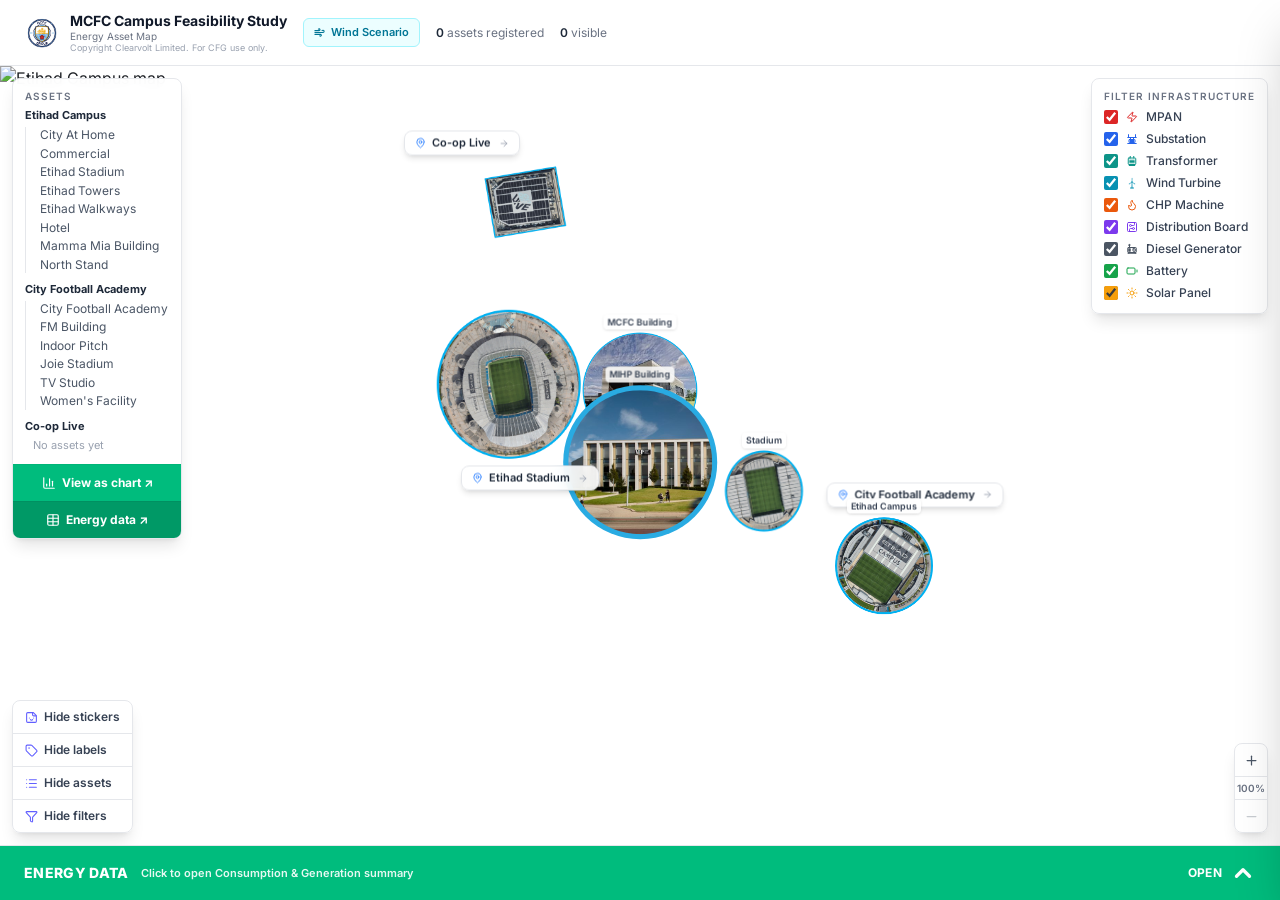
==== commit a4a5080a: "Add 'Energy data' button in Assets legend footer (opens the data drawer directly), sits under 'View " ====
--- a/index.html
+++ b/index.html
@@ -16,8 +16,8 @@
     <link rel="preconnect" href="https://fonts.googleapis.com">
     <link rel="preconnect" href="https://fonts.gstatic.com" crossorigin>
     <link href="https://fonts.googleapis.com/css2?family=Inter:wght@400;500;600;700&display=swap" rel="stylesheet">
-    <script type="module" crossorigin src="./assets/index-BByobiFa.js"></script>
-    <link rel="stylesheet" crossorigin href="./assets/index-C451rVCP.css">
+    <script type="module" crossorigin src="./assets/index-DDBHyD3u.js"></script>
+    <link rel="stylesheet" crossorigin href="./assets/index-0lC5TT_E.css">
   </head>
   <body>
     <div id="root"></div>
--- a/assets/index-0lC5TT_E.css
+++ b/assets/index-0lC5TT_E.css
@@ -0,0 +1 @@
+@layer properties{@supports (((-webkit-hyphens:none)) and (not (margin-trim:inline))) or ((-moz-orient:inline) and (not (color:rgb(from red r g b)))){*,:before,:after,::backdrop{--tw-translate-x:0;--tw-translate-y:0;--tw-translate-z:0;--tw-rotate-x:initial;--tw-rotate-y:initial;--tw-rotate-z:initial;--tw-skew-x:initial;--tw-skew-y:initial;--tw-space-y-reverse:0;--tw-space-x-reverse:0;--tw-border-style:solid;--tw-gradient-position:initial;--tw-gradient-from:#0000;--tw-gradient-via:#0000;--tw-gradient-to:#0000;--tw-gradient-stops:initial;--tw-gradient-via-stops:initial;--tw-gradient-from-position:0%;--tw-gradient-via-position:50%;--tw-gradient-to-position:100%;--tw-leading:initial;--tw-font-weight:initial;--tw-tracking:initial;--tw-ordinal:initial;--tw-slashed-zero:initial;--tw-numeric-figure:initial;--tw-numeric-spacing:initial;--tw-numeric-fraction:initial;--tw-shadow:0 0 #0000;--tw-shadow-color:initial;--tw-shadow-alpha:100%;--tw-inset-shadow:0 0 #0000;--tw-inset-shadow-color:initial;--tw-inset-shadow-alpha:100%;--tw-ring-color:initial;--tw-ring-shadow:0 0 #0000;--tw-inset-ring-color:initial;--tw-inset-ring-shadow:0 0 #0000;--tw-ring-inset:initial;--tw-ring-offset-width:0px;--tw-ring-offset-color:#fff;--tw-ring-offset-shadow:0 0 #0000;--tw-outline-style:solid;--tw-blur:initial;--tw-brightness:initial;--tw-contrast:initial;--tw-grayscale:initial;--tw-hue-rotate:initial;--tw-invert:initial;--tw-opacity:initial;--tw-saturate:initial;--tw-sepia:initial;--tw-drop-shadow:initial;--tw-drop-shadow-color:initial;--tw-drop-shadow-alpha:100%;--tw-drop-shadow-size:initial;--tw-backdrop-blur:initial;--tw-backdrop-brightness:initial;--tw-backdrop-contrast:initial;--tw-backdrop-grayscale:initial;--tw-backdrop-hue-rotate:initial;--tw-backdrop-invert:initial;--tw-backdrop-opacity:initial;--tw-backdrop-saturate:initial;--tw-backdrop-sepia:initial;--tw-duration:initial;--tw-ease:initial;--tw-content:"";--tw-scale-x:1;--tw-scale-y:1;--tw-scale-z:1;--tw-animation-delay:0s;--tw-animation-direction:normal;--tw-animation-duration:initial;--tw-animation-fill-mode:none;--tw-animation-iteration-count:1;--tw-enter-blur:0;--tw-enter-opacity:1;--tw-enter-rotate:0;--tw-enter-scale:1;--tw-enter-translate-x:0;--tw-enter-translate-y:0;--tw-exit-blur:0;--tw-exit-opacity:1;--tw-exit-rotate:0;--tw-exit-scale:1;--tw-exit-translate-x:0;--tw-exit-translate-y:0}}}@layer theme{:root,:host{--color-red-50:oklch(97.1% .013 17.38);--color-red-200:oklch(88.5% .062 18.334);--color-red-300:oklch(80.8% .114 19.571);--color-red-400:oklch(70.4% .191 22.216);--color-red-500:oklch(63.7% .237 25.331);--color-red-600:oklch(57.7% .245 27.325);--color-red-700:oklch(50.5% .213 27.518);--color-amber-50:oklch(98.7% .022 95.277);--color-amber-100:oklch(96.2% .059 95.617);--color-amber-200:oklch(92.4% .12 95.746);--color-amber-300:oklch(87.9% .169 91.605);--color-amber-500:oklch(76.9% .188 70.08);--color-amber-600:oklch(66.6% .179 58.318);--color-amber-700:oklch(55.5% .163 48.998);--color-amber-800:oklch(47.3% .137 46.201);--color-yellow-300:oklch(90.5% .182 98.111);--color-green-50:oklch(98.2% .018 155.826);--color-green-100:oklch(96.2% .044 156.743);--color-green-200:oklch(92.5% .084 155.995);--color-green-300:oklch(87.1% .15 154.449);--color-green-600:oklch(62.7% .194 149.214);--color-green-700:oklch(52.7% .154 150.069);--color-green-800:oklch(44.8% .119 151.328);--color-emerald-50:oklch(97.9% .021 166.113);--color-emerald-200:oklch(90.5% .093 164.15);--color-emerald-400:oklch(76.5% .177 163.223);--color-emerald-500:oklch(69.6% .17 162.48);--color-emerald-600:oklch(59.6% .145 163.225);--color-emerald-700:oklch(50.8% .118 165.612);--color-cyan-50:oklch(98.4% .019 200.873);--color-cyan-100:oklch(95.6% .045 203.388);--color-cyan-200:oklch(91.7% .08 205.041);--color-cyan-300:oklch(86.5% .127 207.078);--color-cyan-500:oklch(71.5% .143 215.221);--color-cyan-600:oklch(60.9% .126 221.723);--color-cyan-700:oklch(52% .105 223.128);--color-blue-50:oklch(97% .014 254.604);--color-blue-200:oklch(88.2% .059 254.128);--color-blue-300:oklch(80.9% .105 251.813);--color-blue-500:oklch(62.3% .214 259.815);--color-blue-600:oklch(54.6% .245 262.881);--color-blue-700:oklch(48.8% .243 264.376);--color-indigo-50:oklch(96.2% .018 272.314);--color-indigo-100:oklch(93% .034 272.788);--color-indigo-200:oklch(87% .065 274.039);--color-indigo-300:oklch(78.5% .115 274.713);--color-indigo-400:oklch(67.3% .182 276.935);--color-indigo-500:oklch(58.5% .233 277.117);--color-indigo-600:oklch(51.1% .262 276.966);--color-indigo-700:oklch(45.7% .24 277.023);--color-indigo-800:oklch(39.8% .195 277.366);--color-indigo-900:oklch(35.9% .144 278.697);--color-slate-100:oklch(96.8% .007 247.896);--color-gray-50:oklch(98.5% .002 247.839);--color-gray-100:oklch(96.7% .003 264.542);--color-gray-200:oklch(92.8% .006 264.531);--color-gray-300:oklch(87.2% .01 258.338);--color-gray-400:oklch(70.7% .022 261.325);--color-gray-500:oklch(55.1% .027 264.364);--color-gray-600:oklch(44.6% .03 256.802);--color-gray-700:oklch(37.3% .034 259.733);--color-gray-800:oklch(27.8% .033 256.848);--color-gray-900:oklch(21% .034 264.665);--color-black:#000;--color-white:#fff;--spacing:.25rem;--container-sm:24rem;--container-md:28rem;--container-lg:32rem;--container-2xl:42rem;--container-3xl:48rem;--container-5xl:64rem;--container-6xl:72rem;--text-xs:.75rem;--text-xs--line-height:calc(1 / .75);--text-sm:.875rem;--text-sm--line-height:calc(1.25 / .875);--text-base:1rem;--text-base--line-height: 1.5 ;--text-lg:1.125rem;--text-lg--line-height:calc(1.75 / 1.125);--text-2xl:1.5rem;--text-2xl--line-height:calc(2 / 1.5);--font-weight-normal:400;--font-weight-medium:500;--font-weight-semibold:600;--font-weight-bold:700;--font-weight-extrabold:800;--tracking-tight:-.025em;--tracking-wide:.025em;--tracking-wider:.05em;--tracking-widest:.1em;--leading-tight:1.25;--leading-snug:1.375;--leading-normal:1.5;--leading-relaxed:1.625;--radius-2xl:1rem;--ease-out:cubic-bezier(0, 0, .2, 1);--ease-in-out:cubic-bezier(.4, 0, .2, 1);--animate-spin:spin 1s linear infinite;--animate-pulse:pulse 2s cubic-bezier(.4, 0, .6, 1) infinite;--animate-bounce:bounce 1s infinite;--blur-sm:8px;--aspect-video:16 / 9;--default-transition-duration:.15s;--default-transition-timing-function:cubic-bezier(.4, 0, .2, 1);--default-font-family:"Inter", system-ui, sans-serif;--default-mono-font-family:"JetBrains Mono", Menlo, monospace;--color-border:hsl(var(--border))}}@layer base{*,:after,:before,::backdrop{box-sizing:border-box;border:0 solid;margin:0;padding:0}::file-selector-button{box-sizing:border-box;border:0 solid;margin:0;padding:0}html,:host{-webkit-text-size-adjust:100%;tab-size:4;line-height:1.5;font-family:var(--default-font-family,ui-sans-serif, system-ui, sans-serif, "Apple Color Emoji", "Segoe UI Emoji", "Segoe UI Symbol", "Noto Color Emoji");font-feature-settings:var(--default-font-feature-settings,normal);font-variation-settings:var(--default-font-variation-settings,normal);-webkit-tap-highlight-color:transparent}hr{height:0;color:inherit;border-top-width:1px}abbr:where([title]){-webkit-text-decoration:underline dotted;text-decoration:underline dotted}h1,h2,h3,h4,h5,h6{font-size:inherit;font-weight:inherit}a{color:inherit;-webkit-text-decoration:inherit;text-decoration:inherit}b,strong{font-weight:bolder}code,kbd,samp,pre{font-family:var(--default-mono-font-family,ui-monospace, SFMono-Regular, Menlo, Monaco, Consolas, "Liberation Mono", "Courier New", monospace);font-feature-settings:var(--default-mono-font-feature-settings,normal);font-variation-settings:var(--default-mono-font-variation-settings,normal);font-size:1em}small{font-size:80%}sub,sup{vertical-align:baseline;font-size:75%;line-height:0;position:relative}sub{bottom:-.25em}sup{top:-.5em}table{text-indent:0;border-color:inherit;border-collapse:collapse}:-moz-focusring{outline:auto}progress{vertical-align:baseline}summary{display:list-item}ol,ul,menu{list-style:none}img,svg,video,canvas,audio,iframe,embed,object{vertical-align:middle;display:block}img,video{max-width:100%;height:auto}button,input,select,optgroup,textarea{font:inherit;font-feature-settings:inherit;font-variation-settings:inherit;letter-spacing:inherit;color:inherit;opacity:1;background-color:#0000;border-radius:0}::file-selector-button{font:inherit;font-feature-settings:inherit;font-variation-settings:inherit;letter-spacing:inherit;color:inherit;opacity:1;background-color:#0000;border-radius:0}:where(select:is([multiple],[size])) optgroup{font-weight:bolder}:where(select:is([multiple],[size])) optgroup option{padding-inline-start:20px}::file-selector-button{margin-inline-end:4px}::placeholder{opacity:1}@supports (not ((-webkit-appearance:-apple-pay-button))) or (contain-intrinsic-size:1px){::placeholder{color:currentColor}@supports (color:color-mix(in lab,red,red)){::placeholder{color:color-mix(in oklab,currentcolor 50%,transparent)}}}textarea{resize:vertical}::-webkit-search-decoration{-webkit-appearance:none}::-webkit-date-and-time-value{min-height:1lh;text-align:inherit}::-webkit-datetime-edit{display:inline-flex}::-webkit-datetime-edit-fields-wrapper{padding:0}::-webkit-datetime-edit{padding-block:0}::-webkit-datetime-edit-year-field{padding-block:0}::-webkit-datetime-edit-month-field{padding-block:0}::-webkit-datetime-edit-day-field{padding-block:0}::-webkit-datetime-edit-hour-field{padding-block:0}::-webkit-datetime-edit-minute-field{padding-block:0}::-webkit-datetime-edit-second-field{padding-block:0}::-webkit-datetime-edit-millisecond-field{padding-block:0}::-webkit-datetime-edit-meridiem-field{padding-block:0}::-webkit-calendar-picker-indicator{line-height:1}:-moz-ui-invalid{box-shadow:none}button,input:where([type=button],[type=reset],[type=submit]){appearance:button}::file-selector-button{appearance:button}::-webkit-inner-spin-button{height:auto}::-webkit-outer-spin-button{height:auto}[hidden]:where(:not([hidden=until-found])){display:none!important}*{border-color:hsl(var(--border))}body{background-color:hsl(var(--background));color:hsl(var(--foreground));-webkit-font-smoothing:antialiased;-moz-osx-font-smoothing:grayscale;font-family:Inter,system-ui,sans-serif}}@layer components;@layer utilities{.\@container\/field-group{container:field-group/inline-size}.\@container{container-type:inline-size}.pointer-events-auto{pointer-events:auto}.pointer-events-none{pointer-events:none}.invisible{visibility:hidden}.visible{visibility:visible}.sr-only{clip-path:inset(50%);white-space:nowrap;border-width:0;width:1px;height:1px;margin:-1px;padding:0;position:absolute;overflow:hidden}.absolute{position:absolute}.fixed{position:fixed}.relative{position:relative}.static{position:static}.sticky{position:sticky}.inset-0{inset:calc(var(--spacing) * 0)}.inset-x-0{inset-inline:calc(var(--spacing) * 0)}.inset-y-0{inset-block:calc(var(--spacing) * 0)}.-top-1{top:calc(var(--spacing) * -1)}.-top-1\.5{top:calc(var(--spacing) * -1.5)}.-top-12{top:calc(var(--spacing) * -12)}.top-0{top:calc(var(--spacing) * 0)}.top-1{top:calc(var(--spacing) * 1)}.top-1\.5{top:calc(var(--spacing) * 1.5)}.top-1\/2{top:50%}.top-2{top:calc(var(--spacing) * 2)}.top-3{top:calc(var(--spacing) * 3)}.top-3\.5{top:calc(var(--spacing) * 3.5)}.top-4{top:calc(var(--spacing) * 4)}.top-\[1px\]{top:1px}.top-\[50\%\]{top:50%}.top-\[60\%\]{top:60%}.top-full{top:100%}.-right-1{right:calc(var(--spacing) * -1)}.-right-1\.5{right:calc(var(--spacing) * -1.5)}.-right-12{right:calc(var(--spacing) * -12)}.right-0{right:calc(var(--spacing) * 0)}.right-1{right:calc(var(--spacing) * 1)}.right-2{right:calc(var(--spacing) * 2)}.right-3{right:calc(var(--spacing) * 3)}.right-3\.5{right:calc(var(--spacing) * 3.5)}.right-4{right:calc(var(--spacing) * 4)}.-bottom-12{bottom:calc(var(--spacing) * -12)}.bottom-0{bottom:calc(var(--spacing) * 0)}.bottom-2{bottom:calc(var(--spacing) * 2)}.bottom-2\.5{bottom:calc(var(--spacing) * 2.5)}.bottom-3{bottom:calc(var(--spacing) * 3)}.bottom-4{bottom:calc(var(--spacing) * 4)}.-left-12{left:calc(var(--spacing) * -12)}.left-0{left:calc(var(--spacing) * 0)}.left-1{left:calc(var(--spacing) * 1)}.left-1\/2{left:50%}.left-2{left:calc(var(--spacing) * 2)}.left-2\.5{left:calc(var(--spacing) * 2.5)}.left-3{left:calc(var(--spacing) * 3)}.left-3\.5{left:calc(var(--spacing) * 3.5)}.left-5{left:calc(var(--spacing) * 5)}.left-\[50\%\]{left:50%}.z-10{z-index:10}.z-20{z-index:20}.z-30{z-index:30}.z-40{z-index:40}.z-50{z-index:50}.z-\[1\]{z-index:1}.z-\[89\]{z-index:89}.z-\[90\]{z-index:90}.z-\[95\]{z-index:95}.z-\[100\]{z-index:100}.order-first{order:-9999}.order-last{order:9999}.container{width:100%}@media(min-width:30rem){.container{max-width:30rem}}@media(min-width:40rem){.container{max-width:40rem}}@media(min-width:48rem){.container{max-width:48rem}}@media(min-width:64rem){.container{max-width:64rem}}@media(min-width:80rem){.container{max-width:80rem}}@media(min-width:96rem){.container{max-width:96rem}}.\!m-0{margin:calc(var(--spacing) * 0)!important}.-mx-1{margin-inline:calc(var(--spacing) * -1)}.mx-0{margin-inline:calc(var(--spacing) * 0)}.mx-0\.5{margin-inline:calc(var(--spacing) * .5)}.mx-1{margin-inline:calc(var(--spacing) * 1)}.mx-2{margin-inline:calc(var(--spacing) * 2)}.mx-3{margin-inline:calc(var(--spacing) * 3)}.mx-3\.5{margin-inline:calc(var(--spacing) * 3.5)}.mx-4{margin-inline:calc(var(--spacing) * 4)}.mx-auto{margin-inline:auto}.-my-2{margin-block:calc(var(--spacing) * -2)}.my-0{margin-block:calc(var(--spacing) * 0)}.my-0\.5{margin-block:calc(var(--spacing) * .5)}.my-1{margin-block:calc(var(--spacing) * 1)}.-mt-1{margin-top:calc(var(--spacing) * -1)}.-mt-4{margin-top:calc(var(--spacing) * -4)}.mt-0{margin-top:calc(var(--spacing) * 0)}.mt-0\.5{margin-top:calc(var(--spacing) * .5)}.mt-1{margin-top:calc(var(--spacing) * 1)}.mt-1\.5{margin-top:calc(var(--spacing) * 1.5)}.mt-2{margin-top:calc(var(--spacing) * 2)}.mt-3{margin-top:calc(var(--spacing) * 3)}.mt-4{margin-top:calc(var(--spacing) * 4)}.mt-5{margin-top:calc(var(--spacing) * 5)}.mt-24{margin-top:calc(var(--spacing) * 24)}.mt-auto{margin-top:auto}.-mr-0{margin-right:calc(var(--spacing) * 0)}.-mr-0\.5{margin-right:calc(var(--spacing) * -.5)}.mr-2{margin-right:calc(var(--spacing) * 2)}.mb-0{margin-bottom:calc(var(--spacing) * 0)}.mb-0\.5{margin-bottom:calc(var(--spacing) * .5)}.mb-1{margin-bottom:calc(var(--spacing) * 1)}.mb-1\.5{margin-bottom:calc(var(--spacing) * 1.5)}.mb-2{margin-bottom:calc(var(--spacing) * 2)}.mb-2\.5{margin-bottom:calc(var(--spacing) * 2.5)}.mb-3{margin-bottom:calc(var(--spacing) * 3)}.mb-4{margin-bottom:calc(var(--spacing) * 4)}.mb-6{margin-bottom:calc(var(--spacing) * 6)}.-ml-4{margin-left:calc(var(--spacing) * -4)}.ml-0{margin-left:calc(var(--spacing) * 0)}.ml-0\.5{margin-left:calc(var(--spacing) * .5)}.ml-1{margin-left:calc(var(--spacing) * 1)}.ml-2{margin-left:calc(var(--spacing) * 2)}.ml-4{margin-left:calc(var(--spacing) * 4)}.ml-auto{margin-left:auto}.line-clamp-2{-webkit-line-clamp:2;-webkit-box-orient:vertical;display:-webkit-box;overflow:hidden}.block{display:block}.contents{display:contents}.flex{display:flex}.grid{display:grid}.hidden{display:none}.inline{display:inline}.inline-block{display:inline-block}.inline-flex{display:inline-flex}.table{display:table}.aspect-square{aspect-ratio:1}.aspect-video{aspect-ratio:var(--aspect-video)}.size-4{width:calc(var(--spacing) * 4);height:calc(var(--spacing) * 4)}.size-6{width:calc(var(--spacing) * 6);height:calc(var(--spacing) * 6)}.size-8{width:calc(var(--spacing) * 8);height:calc(var(--spacing) * 8)}.size-10{width:calc(var(--spacing) * 10);height:calc(var(--spacing) * 10)}.size-\[--cell-size\]{width:--cell-size;height:--cell-size}.h-1{height:calc(var(--spacing) * 1)}.h-1\.5{height:calc(var(--spacing) * 1.5)}.h-2{height:calc(var(--spacing) * 2)}.h-2\.5{height:calc(var(--spacing) * 2.5)}.h-3{height:calc(var(--spacing) * 3)}.h-3\.5{height:calc(var(--spacing) * 3.5)}.h-4{height:calc(var(--spacing) * 4)}.h-5{height:calc(var(--spacing) * 5)}.h-6{height:calc(var(--spacing) * 6)}.h-7{height:calc(var(--spacing) * 7)}.h-8{height:calc(var(--spacing) * 8)}.h-9{height:calc(var(--spacing) * 9)}.h-10{height:calc(var(--spacing) * 10)}.h-12{height:calc(var(--spacing) * 12)}.h-28{height:calc(var(--spacing) * 28)}.h-48{height:calc(var(--spacing) * 48)}.h-\[--cell-size\]{height:--cell-size}.h-\[1px\]{height:1px}.h-\[var\(--radix-navigation-menu-viewport-height\)\]{height:var(--radix-navigation-menu-viewport-height)}.h-\[var\(--radix-select-trigger-height\)\]{height:var(--radix-select-trigger-height)}.h-auto{height:auto}.h-full{height:100%}.h-px{height:1px}.h-screen{height:100vh}.h-svh{height:100svh}.max-h-\[--radix-context-menu-content-available-height\]{max-height:--radix-context-menu-content-available-height}.max-h-\[--radix-select-content-available-height\]{max-height:--radix-select-content-available-height}.max-h-\[78\%\]{max-height:78%}.max-h-\[80vh\]{max-height:80vh}.max-h-\[85vh\]{max-height:85vh}.max-h-\[90vh\]{max-height:90vh}.max-h-\[92vh\]{max-height:92vh}.max-h-\[94vh\]{max-height:94vh}.max-h-\[300px\]{max-height:300px}.max-h-\[var\(--radix-dropdown-menu-content-available-height\)\]{max-height:var(--radix-dropdown-menu-content-available-height)}.max-h-full{max-height:100%}.max-h-screen{max-height:100vh}.min-h-0{min-height:calc(var(--spacing) * 0)}.min-h-8{min-height:calc(var(--spacing) * 8)}.min-h-9{min-height:calc(var(--spacing) * 9)}.min-h-10{min-height:calc(var(--spacing) * 10)}.min-h-\[60px\]{min-height:60px}.min-h-screen{min-height:100vh}.min-h-svh{min-height:100svh}.w-0{width:calc(var(--spacing) * 0)}.w-1{width:calc(var(--spacing) * 1)}.w-1\.5{width:calc(var(--spacing) * 1.5)}.w-2{width:calc(var(--spacing) * 2)}.w-2\.5{width:calc(var(--spacing) * 2.5)}.w-3{width:calc(var(--spacing) * 3)}.w-3\.5{width:calc(var(--spacing) * 3.5)}.w-3\/4{width:75%}.w-4{width:calc(var(--spacing) * 4)}.w-5{width:calc(var(--spacing) * 5)}.w-6{width:calc(var(--spacing) * 6)}.w-7{width:calc(var(--spacing) * 7)}.w-8{width:calc(var(--spacing) * 8)}.w-9{width:calc(var(--spacing) * 9)}.w-10{width:calc(var(--spacing) * 10)}.w-24{width:calc(var(--spacing) * 24)}.w-32{width:calc(var(--spacing) * 32)}.w-64{width:calc(var(--spacing) * 64)}.w-72{width:calc(var(--spacing) * 72)}.w-80{width:calc(var(--spacing) * 80)}.w-\[--cell-size\]{width:--cell-size}.w-\[1px\]{width:1px}.w-\[100px\]{width:100px}.w-\[180px\]{width:180px}.w-\[var\(--sidebar-width\)\]{width:var(--sidebar-width)}.w-auto{width:auto}.w-fit{width:fit-content}.w-full{width:100%}.w-max{width:max-content}.w-px{width:1px}.max-w-2xl{max-width:var(--container-2xl)}.max-w-3xl{max-width:var(--container-3xl)}.max-w-5xl{max-width:var(--container-5xl)}.max-w-6xl{max-width:var(--container-6xl)}.max-w-\[160px\]{max-width:160px}.max-w-\[180px\]{max-width:180px}.max-w-\[200px\]{max-width:200px}.max-w-\[840px\]{max-width:840px}.max-w-\[var\(--skeleton-width\)\]{max-width:var(--skeleton-width)}.max-w-full{max-width:100%}.max-w-lg{max-width:var(--container-lg)}.max-w-max{max-width:max-content}.max-w-md{max-width:var(--container-md)}.max-w-sm{max-width:var(--container-sm)}.min-w-0{min-width:calc(var(--spacing) * 0)}.min-w-5{min-width:calc(var(--spacing) * 5)}.min-w-8{min-width:calc(var(--spacing) * 8)}.min-w-9{min-width:calc(var(--spacing) * 9)}.min-w-10{min-width:calc(var(--spacing) * 10)}.min-w-\[--cell-size\]{min-width:--cell-size}.min-w-\[8rem\]{min-width:8rem}.min-w-\[12rem\]{min-width:12rem}.min-w-\[140px\]{min-width:140px}.min-w-\[210px\]{min-width:210px}.min-w-\[var\(--radix-select-trigger-width\)\]{min-width:var(--radix-select-trigger-width)}.flex-1{flex:1}.shrink{flex-shrink:1}.shrink-0{flex-shrink:0}.grow{flex-grow:1}.grow-0{flex-grow:0}.basis-full{flex-basis:100%}.caption-bottom{caption-side:bottom}.border-collapse{border-collapse:collapse}.origin-\[--radix-context-menu-content-transform-origin\]{transform-origin:--radix-context-menu-content-transform-origin}.origin-\[--radix-dropdown-menu-content-transform-origin\]{transform-origin:--radix-dropdown-menu-content-transform-origin}.origin-\[--radix-hover-card-content-transform-origin\]{transform-origin:--radix-hover-card-content-transform-origin}.origin-\[--radix-menubar-content-transform-origin\]{transform-origin:--radix-menubar-content-transform-origin}.origin-\[--radix-popover-content-transform-origin\]{transform-origin:--radix-popover-content-transform-origin}.origin-\[--radix-select-content-transform-origin\]{transform-origin:--radix-select-content-transform-origin}.origin-\[--radix-tooltip-content-transform-origin\]{transform-origin:--radix-tooltip-content-transform-origin}.-translate-x-1{--tw-translate-x:calc(var(--spacing) * -1);translate:var(--tw-translate-x) var(--tw-translate-y)}.-translate-x-1\/2{--tw-translate-x: -50% ;translate:var(--tw-translate-x) var(--tw-translate-y)}.-translate-x-px{--tw-translate-x:-1px;translate:var(--tw-translate-x) var(--tw-translate-y)}.translate-x-\[-50\%\]{--tw-translate-x:-50%;translate:var(--tw-translate-x) var(--tw-translate-y)}.translate-x-px{--tw-translate-x:1px;translate:var(--tw-translate-x) var(--tw-translate-y)}.-translate-y-1{--tw-translate-y:calc(var(--spacing) * -1);translate:var(--tw-translate-x) var(--tw-translate-y)}.-translate-y-1\/2{--tw-translate-y: -50% ;translate:var(--tw-translate-x) var(--tw-translate-y)}.translate-y-\[-50\%\]{--tw-translate-y:-50%;translate:var(--tw-translate-x) var(--tw-translate-y)}.rotate-45{rotate:45deg}.rotate-90{rotate:90deg}.transform{transform:var(--tw-rotate-x,) var(--tw-rotate-y,) var(--tw-rotate-z,) var(--tw-skew-x,) var(--tw-skew-y,)}.animate-bounce{animation:var(--animate-bounce)}.animate-caret-blink{animation:1.25s ease-out infinite caret-blink}.animate-in{animation:enter var(--tw-animation-duration,var(--tw-duration,.15s))var(--tw-ease,ease)var(--tw-animation-delay,0s)var(--tw-animation-iteration-count,1)var(--tw-animation-direction,normal)var(--tw-animation-fill-mode,none)}.animate-pulse{animation:var(--animate-pulse)}.animate-spin{animation:var(--animate-spin)}.cursor-crosshair{cursor:crosshair}.cursor-default{cursor:default}.cursor-grab{cursor:grab}.cursor-grabbing{cursor:grabbing}.cursor-move{cursor:move}.cursor-nwse-resize{cursor:nwse-resize}.cursor-pointer{cursor:pointer}.cursor-text{cursor:text}.touch-none{touch-action:none}.resize{resize:both}.resize-none{resize:none}.resize-y{resize:vertical}.list-disc{list-style-type:disc}.list-none{list-style-type:none}.grid-cols-1{grid-template-columns:repeat(1,minmax(0,1fr))}.grid-cols-2{grid-template-columns:repeat(2,minmax(0,1fr))}.grid-cols-3{grid-template-columns:repeat(3,minmax(0,1fr))}.flex-col{flex-direction:column}.flex-col-reverse{flex-direction:column-reverse}.flex-row{flex-direction:row}.flex-wrap{flex-wrap:wrap}.place-content-center{place-content:center}.items-center{align-items:center}.items-end{align-items:flex-end}.items-start{align-items:flex-start}.items-stretch{align-items:stretch}.justify-between{justify-content:space-between}.justify-center{justify-content:center}.justify-start{justify-content:flex-start}.gap-0{gap:calc(var(--spacing) * 0)}.gap-0\.5{gap:calc(var(--spacing) * .5)}.gap-1{gap:calc(var(--spacing) * 1)}.gap-1\.5{gap:calc(var(--spacing) * 1.5)}.gap-2{gap:calc(var(--spacing) * 2)}.gap-2\.5{gap:calc(var(--spacing) * 2.5)}.gap-3{gap:calc(var(--spacing) * 3)}.gap-4{gap:calc(var(--spacing) * 4)}.gap-6{gap:calc(var(--spacing) * 6)}.gap-7{gap:calc(var(--spacing) * 7)}.gap-10{gap:calc(var(--spacing) * 10)}:where(.space-y-0>:not(:last-child)){--tw-space-y-reverse:0;margin-block-start:calc(calc(var(--spacing) * 0) * var(--tw-space-y-reverse));margin-block-end:calc(calc(var(--spacing) * 0) * calc(1 - var(--tw-space-y-reverse)))}:where(.space-y-0\.5>:not(:last-child)){--tw-space-y-reverse:0;margin-block-start:calc(calc(var(--spacing) * .5) * var(--tw-space-y-reverse));margin-block-end:calc(calc(var(--spacing) * .5) * calc(1 - var(--tw-space-y-reverse)))}:where(.space-y-1>:not(:last-child)){--tw-space-y-reverse:0;margin-block-start:calc(calc(var(--spacing) * 1) * var(--tw-space-y-reverse));margin-block-end:calc(calc(var(--spacing) * 1) * calc(1 - var(--tw-space-y-reverse)))}:where(.space-y-1\.5>:not(:last-child)){--tw-space-y-reverse:0;margin-block-start:calc(calc(var(--spacing) * 1.5) * var(--tw-space-y-reverse));margin-block-end:calc(calc(var(--spacing) * 1.5) * calc(1 - var(--tw-space-y-reverse)))}:where(.space-y-2>:not(:last-child)){--tw-space-y-reverse:0;margin-block-start:calc(calc(var(--spacing) * 2) * var(--tw-space-y-reverse));margin-block-end:calc(calc(var(--spacing) * 2) * calc(1 - var(--tw-space-y-reverse)))}:where(.space-y-2\.5>:not(:last-child)){--tw-space-y-reverse:0;margin-block-start:calc(calc(var(--spacing) * 2.5) * var(--tw-space-y-reverse));margin-block-end:calc(calc(var(--spacing) * 2.5) * calc(1 - var(--tw-space-y-reverse)))}:where(.space-y-4>:not(:last-child)){--tw-space-y-reverse:0;margin-block-start:calc(calc(var(--spacing) * 4) * var(--tw-space-y-reverse));margin-block-end:calc(calc(var(--spacing) * 4) * calc(1 - var(--tw-space-y-reverse)))}:where(.space-y-6>:not(:last-child)){--tw-space-y-reverse:0;margin-block-start:calc(calc(var(--spacing) * 6) * var(--tw-space-y-reverse));margin-block-end:calc(calc(var(--spacing) * 6) * calc(1 - var(--tw-space-y-reverse)))}:where(.space-x-1>:not(:last-child)){--tw-space-x-reverse:0;margin-inline-start:calc(calc(var(--spacing) * 1) * var(--tw-space-x-reverse));margin-inline-end:calc(calc(var(--spacing) * 1) * calc(1 - var(--tw-space-x-reverse)))}:where(.space-x-4>:not(:last-child)){--tw-space-x-reverse:0;margin-inline-start:calc(calc(var(--spacing) * 4) * var(--tw-space-x-reverse));margin-inline-end:calc(calc(var(--spacing) * 4) * calc(1 - var(--tw-space-x-reverse)))}.self-center{align-self:center}.self-stretch{align-self:stretch}.truncate{text-overflow:ellipsis;white-space:nowrap;overflow:hidden}.overflow-auto{overflow:auto}.overflow-hidden{overflow:hidden}.overflow-x-auto{overflow-x:auto}.overflow-x-hidden{overflow-x:hidden}.overflow-y-auto{overflow-y:auto}.rounded{border-radius:.25rem}.rounded-2xl{border-radius:var(--radius-2xl)}.rounded-\[2px\]{border-radius:2px}.rounded-\[calc\(var\(--radius\)-5px\)\]{border-radius:calc(var(--radius) - 5px)}.rounded-\[inherit\]{border-radius:inherit}.rounded-full{border-radius:3.40282e38px}.rounded-lg{border-radius:var(--radius)}.rounded-md{border-radius:calc(var(--radius) - 2px)}.rounded-none{border-radius:0}.rounded-sm{border-radius:calc(var(--radius) - 4px)}.rounded-xl{border-radius:calc(var(--radius) + 4px)}.rounded-t-2xl{border-top-left-radius:var(--radius-2xl);border-top-right-radius:var(--radius-2xl)}.rounded-t-\[10px\]{border-top-left-radius:10px;border-top-right-radius:10px}.rounded-l-md{border-top-left-radius:calc(var(--radius) - 2px);border-bottom-left-radius:calc(var(--radius) - 2px)}.rounded-tl-sm{border-top-left-radius:calc(var(--radius) - 4px)}.rounded-r-md{border-top-right-radius:calc(var(--radius) - 2px);border-bottom-right-radius:calc(var(--radius) - 2px)}.border{border-style:var(--tw-border-style);border-width:1px}.border-0{border-style:var(--tw-border-style);border-width:0}.border-2{border-style:var(--tw-border-style);border-width:2px}.border-\[1\.5px\]{border-style:var(--tw-border-style);border-width:1.5px}.border-y{border-block-style:var(--tw-border-style);border-block-width:1px}.border-t{border-top-style:var(--tw-border-style);border-top-width:1px}.border-t-2{border-top-style:var(--tw-border-style);border-top-width:2px}.border-r{border-right-style:var(--tw-border-style);border-right-width:1px}.border-b{border-bottom-style:var(--tw-border-style);border-bottom-width:1px}.border-l{border-left-style:var(--tw-border-style);border-left-width:1px}.border-dashed{--tw-border-style:dashed;border-style:dashed}.\[border-color\:var\(--badge-outline\)\]{border-color:var(--badge-outline)}.\[border-color\:var\(--button-outline\)\]{border-color:var(--button-outline)}.border-\[--color-border\]{border-color:--color-border}.border-amber-200{border-color:var(--color-amber-200)}.border-amber-300{border-color:var(--color-amber-300)}.border-blue-700{border-color:var(--color-blue-700)}.border-border,.border-border\/50{border-color:hsl(var(--border))}@supports (color:color-mix(in lab,red,red)){.border-border\/50{border-color:color-mix(in oklab,hsl(var(--border)) 50%,transparent)}}.border-cyan-200{border-color:var(--color-cyan-200)}.border-cyan-500{border-color:var(--color-cyan-500)}.border-destructive,.border-destructive\/50{border-color:hsl(var(--destructive))}@supports (color:color-mix(in lab,red,red)){.border-destructive\/50{border-color:color-mix(in oklab,hsl(var(--destructive)) 50%,transparent)}}.border-emerald-200{border-color:var(--color-emerald-200)}.border-emerald-600{border-color:var(--color-emerald-600)}.border-emerald-600\/20{border-color:#00976733}@supports (color:color-mix(in lab,red,red)){.border-emerald-600\/20{border-color:color-mix(in oklab,var(--color-emerald-600) 20%,transparent)}}.border-emerald-700\/30{border-color:#0079564d}@supports (color:color-mix(in lab,red,red)){.border-emerald-700\/30{border-color:color-mix(in oklab,var(--color-emerald-700) 30%,transparent)}}.border-gray-100{border-color:var(--color-gray-100)}.border-gray-100\/60{border-color:#f3f4f699}@supports (color:color-mix(in lab,red,red)){.border-gray-100\/60{border-color:color-mix(in oklab,var(--color-gray-100) 60%,transparent)}}.border-gray-200{border-color:var(--color-gray-200)}.border-gray-300{border-color:var(--color-gray-300)}.border-green-200{border-color:var(--color-green-200)}.border-indigo-200{border-color:var(--color-indigo-200)}.border-indigo-300{border-color:var(--color-indigo-300)}.border-indigo-400{border-color:var(--color-indigo-400)}.border-input{border-color:hsl(var(--input))}.border-primary,.border-primary\/50{border-color:hsl(var(--primary))}@supports (color:color-mix(in lab,red,red)){.border-primary\/50{border-color:color-mix(in oklab,hsl(var(--primary)) 50%,transparent)}}.border-red-200{border-color:var(--color-red-200)}.border-sidebar-border{border-color:hsl(var(--sidebar-border))}.border-transparent{border-color:#0000}.border-white{border-color:var(--color-white)}.border-white\/10{border-color:#ffffff1a}@supports (color:color-mix(in lab,red,red)){.border-white\/10{border-color:color-mix(in oklab,var(--color-white) 10%,transparent)}}.border-t-transparent{border-top-color:#0000}.border-l-transparent{border-left-color:#0000}.bg-\[--color-bg\]{background-color:--color-bg}.bg-accent{background-color:hsl(var(--accent))}.bg-amber-50{background-color:var(--color-amber-50)}.bg-amber-600{background-color:var(--color-amber-600)}.bg-amber-700{background-color:var(--color-amber-700)}.bg-amber-700\/50{background-color:#b7500080}@supports (color:color-mix(in lab,red,red)){.bg-amber-700\/50{background-color:color-mix(in oklab,var(--color-amber-700) 50%,transparent)}}.bg-background{background-color:hsl(var(--background))}.bg-black{background-color:var(--color-black)}.bg-black\/10{background-color:#0000001a}@supports (color:color-mix(in lab,red,red)){.bg-black\/10{background-color:color-mix(in oklab,var(--color-black) 10%,transparent)}}.bg-black\/40{background-color:#0006}@supports (color:color-mix(in lab,red,red)){.bg-black\/40{background-color:color-mix(in oklab,var(--color-black) 40%,transparent)}}.bg-black\/50{background-color:#00000080}@supports (color:color-mix(in lab,red,red)){.bg-black\/50{background-color:color-mix(in oklab,var(--color-black) 50%,transparent)}}.bg-black\/60{background-color:#0009}@supports (color:color-mix(in lab,red,red)){.bg-black\/60{background-color:color-mix(in oklab,var(--color-black) 60%,transparent)}}.bg-black\/80{background-color:#000c}@supports (color:color-mix(in lab,red,red)){.bg-black\/80{background-color:color-mix(in oklab,var(--color-black) 80%,transparent)}}.bg-blue-500{background-color:var(--color-blue-500)}.bg-blue-600{background-color:var(--color-blue-600)}.bg-border{background-color:hsl(var(--border))}.bg-card{background-color:hsl(var(--card))}.bg-cyan-50{background-color:var(--color-cyan-50)}.bg-cyan-600{background-color:var(--color-cyan-600)}.bg-destructive{background-color:hsl(var(--destructive))}.bg-emerald-50{background-color:var(--color-emerald-50)}.bg-emerald-500{background-color:var(--color-emerald-500)}.bg-emerald-600{background-color:var(--color-emerald-600)}.bg-foreground{background-color:hsl(var(--foreground))}.bg-gray-50{background-color:var(--color-gray-50)}.bg-gray-50\/40{background-color:#f9fafb66}@supports (color:color-mix(in lab,red,red)){.bg-gray-50\/40{background-color:color-mix(in oklab,var(--color-gray-50) 40%,transparent)}}.bg-gray-50\/50{background-color:#f9fafb80}@supports (color:color-mix(in lab,red,red)){.bg-gray-50\/50{background-color:color-mix(in oklab,var(--color-gray-50) 50%,transparent)}}.bg-gray-50\/60{background-color:#f9fafb99}@supports (color:color-mix(in lab,red,red)){.bg-gray-50\/60{background-color:color-mix(in oklab,var(--color-gray-50) 60%,transparent)}}.bg-gray-100{background-color:var(--color-gray-100)}.bg-gray-200{background-color:var(--color-gray-200)}.bg-gray-300{background-color:var(--color-gray-300)}.bg-gray-800{background-color:var(--color-gray-800)}.bg-gray-900{background-color:var(--color-gray-900)}.bg-gray-900\/80{background-color:#101828cc}@supports (color:color-mix(in lab,red,red)){.bg-gray-900\/80{background-color:color-mix(in oklab,var(--color-gray-900) 80%,transparent)}}.bg-gray-900\/90{background-color:#101828e6}@supports (color:color-mix(in lab,red,red)){.bg-gray-900\/90{background-color:color-mix(in oklab,var(--color-gray-900) 90%,transparent)}}.bg-green-50{background-color:var(--color-green-50)}.bg-indigo-50{background-color:var(--color-indigo-50)}.bg-indigo-100{background-color:var(--color-indigo-100)}.bg-indigo-300{background-color:var(--color-indigo-300)}.bg-indigo-400{background-color:var(--color-indigo-400)}.bg-indigo-500{background-color:var(--color-indigo-500)}.bg-indigo-600{background-color:var(--color-indigo-600)}.bg-input{background-color:hsl(var(--input))}.bg-muted,.bg-muted\/50{background-color:hsl(var(--muted))}@supports (color:color-mix(in lab,red,red)){.bg-muted\/50{background-color:color-mix(in oklab,hsl(var(--muted)) 50%,transparent)}}.bg-popover{background-color:hsl(var(--popover))}.bg-primary,.bg-primary\/10{background-color:hsl(var(--primary))}@supports (color:color-mix(in lab,red,red)){.bg-primary\/10{background-color:color-mix(in oklab,hsl(var(--primary)) 10%,transparent)}}.bg-primary\/20{background-color:hsl(var(--primary))}@supports (color:color-mix(in lab,red,red)){.bg-primary\/20{background-color:color-mix(in oklab,hsl(var(--primary)) 20%,transparent)}}.bg-red-50{background-color:var(--color-red-50)}.bg-red-500{background-color:var(--color-red-500)}.bg-red-600{background-color:var(--color-red-600)}.bg-secondary{background-color:hsl(var(--secondary))}.bg-sidebar{background-color:hsl(var(--sidebar))}.bg-sidebar-border{background-color:hsl(var(--sidebar-border))}.bg-slate-100{background-color:var(--color-slate-100)}.bg-transparent{background-color:#0000}.bg-white{background-color:var(--color-white)}.bg-white\/60{background-color:#fff9}@supports (color:color-mix(in lab,red,red)){.bg-white\/60{background-color:color-mix(in oklab,var(--color-white) 60%,transparent)}}.bg-white\/85{background-color:#ffffffd9}@supports (color:color-mix(in lab,red,red)){.bg-white\/85{background-color:color-mix(in oklab,var(--color-white) 85%,transparent)}}.bg-white\/90{background-color:#ffffffe6}@supports (color:color-mix(in lab,red,red)){.bg-white\/90{background-color:color-mix(in oklab,var(--color-white) 90%,transparent)}}.bg-white\/95{background-color:#fffffff2}@supports (color:color-mix(in lab,red,red)){.bg-white\/95{background-color:color-mix(in oklab,var(--color-white) 95%,transparent)}}.bg-gradient-to-r{--tw-gradient-position:to right in oklab;background-image:linear-gradient(var(--tw-gradient-stops))}.bg-gradient-to-t{--tw-gradient-position:to top in oklab;background-image:linear-gradient(var(--tw-gradient-stops))}.from-black{--tw-gradient-from:var(--color-black);--tw-gradient-stops:var(--tw-gradient-via-stops,var(--tw-gradient-position), var(--tw-gradient-from) var(--tw-gradient-from-position), var(--tw-gradient-to) var(--tw-gradient-to-position))}.from-black\/75{--tw-gradient-from:#000000bf}@supports (color:color-mix(in lab,red,red)){.from-black\/75{--tw-gradient-from:color-mix(in oklab, var(--color-black) 75%, transparent)}}.from-black\/75{--tw-gradient-stops:var(--tw-gradient-via-stops,var(--tw-gradient-position), var(--tw-gradient-from) var(--tw-gradient-from-position), var(--tw-gradient-to) var(--tw-gradient-to-position))}.from-cyan-50{--tw-gradient-from:var(--color-cyan-50);--tw-gradient-stops:var(--tw-gradient-via-stops,var(--tw-gradient-position), var(--tw-gradient-from) var(--tw-gradient-from-position), var(--tw-gradient-to) var(--tw-gradient-to-position))}.via-black{--tw-gradient-via:var(--color-black);--tw-gradient-via-stops:var(--tw-gradient-position), var(--tw-gradient-from) var(--tw-gradient-from-position), var(--tw-gradient-via) var(--tw-gradient-via-position), var(--tw-gradient-to) var(--tw-gradient-to-position);--tw-gradient-stops:var(--tw-gradient-via-stops)}.via-black\/15{--tw-gradient-via:#00000026}@supports (color:color-mix(in lab,red,red)){.via-black\/15{--tw-gradient-via:color-mix(in oklab, var(--color-black) 15%, transparent)}}.via-black\/15{--tw-gradient-via-stops:var(--tw-gradient-position), var(--tw-gradient-from) var(--tw-gradient-from-position), var(--tw-gradient-via) var(--tw-gradient-via-position), var(--tw-gradient-to) var(--tw-gradient-to-position);--tw-gradient-stops:var(--tw-gradient-via-stops)}.to-blue-50{--tw-gradient-to:var(--color-blue-50);--tw-gradient-stops:var(--tw-gradient-via-stops,var(--tw-gradient-position), var(--tw-gradient-from) var(--tw-gradient-from-position), var(--tw-gradient-to) var(--tw-gradient-to-position))}.to-transparent{--tw-gradient-to:transparent;--tw-gradient-stops:var(--tw-gradient-via-stops,var(--tw-gradient-position), var(--tw-gradient-from) var(--tw-gradient-from-position), var(--tw-gradient-to) var(--tw-gradient-to-position))}.fill-current{fill:currentColor}.fill-primary{fill:hsl(var(--primary))}.object-contain{object-fit:contain}.object-cover{object-fit:cover}.p-0{padding:calc(var(--spacing) * 0)}.p-0\.5{padding:calc(var(--spacing) * .5)}.p-1{padding:calc(var(--spacing) * 1)}.p-1\.5{padding:calc(var(--spacing) * 1.5)}.p-2{padding:calc(var(--spacing) * 2)}.p-3{padding:calc(var(--spacing) * 3)}.p-4{padding:calc(var(--spacing) * 4)}.p-6{padding:calc(var(--spacing) * 6)}.p-\[1px\]{padding:1px}.px-1{padding-inline:calc(var(--spacing) * 1)}.px-1\.5{padding-inline:calc(var(--spacing) * 1.5)}.px-2{padding-inline:calc(var(--spacing) * 2)}.px-2\.5{padding-inline:calc(var(--spacing) * 2.5)}.px-3{padding-inline:calc(var(--spacing) * 3)}.px-3\.5{padding-inline:calc(var(--spacing) * 3.5)}.px-4{padding-inline:calc(var(--spacing) * 4)}.px-5{padding-inline:calc(var(--spacing) * 5)}.px-6{padding-inline:calc(var(--spacing) * 6)}.px-8{padding-inline:calc(var(--spacing) * 8)}.px-\[--cell-size\]{padding-inline:--cell-size}.py-0{padding-block:calc(var(--spacing) * 0)}.py-0\.5{padding-block:calc(var(--spacing) * .5)}.py-1{padding-block:calc(var(--spacing) * 1)}.py-1\.5{padding-block:calc(var(--spacing) * 1.5)}.py-2{padding-block:calc(var(--spacing) * 2)}.py-2\.5{padding-block:calc(var(--spacing) * 2.5)}.py-3{padding-block:calc(var(--spacing) * 3)}.py-3\.5{padding-block:calc(var(--spacing) * 3.5)}.py-4{padding-block:calc(var(--spacing) * 4)}.py-5{padding-block:calc(var(--spacing) * 5)}.py-6{padding-block:calc(var(--spacing) * 6)}.py-8{padding-block:calc(var(--spacing) * 8)}.py-10{padding-block:calc(var(--spacing) * 10)}.py-px{padding-block:1px}.pt-0{padding-top:calc(var(--spacing) * 0)}.pt-0\.5{padding-top:calc(var(--spacing) * .5)}.pt-1{padding-top:calc(var(--spacing) * 1)}.pt-2{padding-top:calc(var(--spacing) * 2)}.pt-3{padding-top:calc(var(--spacing) * 3)}.pt-4{padding-top:calc(var(--spacing) * 4)}.pt-6{padding-top:calc(var(--spacing) * 6)}.pr-1{padding-right:calc(var(--spacing) * 1)}.pr-2{padding-right:calc(var(--spacing) * 2)}.pr-2\.5{padding-right:calc(var(--spacing) * 2.5)}.pr-3{padding-right:calc(var(--spacing) * 3)}.pr-8{padding-right:calc(var(--spacing) * 8)}.pb-1{padding-bottom:calc(var(--spacing) * 1)}.pb-2{padding-bottom:calc(var(--spacing) * 2)}.pb-3{padding-bottom:calc(var(--spacing) * 3)}.pb-4{padding-bottom:calc(var(--spacing) * 4)}.pb-5{padding-bottom:calc(var(--spacing) * 5)}.pl-1{padding-left:calc(var(--spacing) * 1)}.pl-1\.5{padding-left:calc(var(--spacing) * 1.5)}.pl-2{padding-left:calc(var(--spacing) * 2)}.pl-2\.5{padding-left:calc(var(--spacing) * 2.5)}.pl-3{padding-left:calc(var(--spacing) * 3)}.pl-4{padding-left:calc(var(--spacing) * 4)}.pl-7{padding-left:calc(var(--spacing) * 7)}.pl-8{padding-left:calc(var(--spacing) * 8)}.pl-\[88px\]{padding-left:88px}.text-center{text-align:center}.text-left{text-align:left}.text-right{text-align:right}.align-middle{vertical-align:middle}.align-top{vertical-align:top}.font-mono{font-family:JetBrains Mono,Menlo,monospace}.font-sans{font-family:Inter,system-ui,sans-serif}.text-2xl{font-size:var(--text-2xl);line-height:var(--tw-leading,var(--text-2xl--line-height))}.text-base{font-size:var(--text-base);line-height:var(--tw-leading,var(--text-base--line-height))}.text-lg{font-size:var(--text-lg);line-height:var(--tw-leading,var(--text-lg--line-height))}.text-sm{font-size:var(--text-sm);line-height:var(--tw-leading,var(--text-sm--line-height))}.text-sm\/relaxed{font-size:var(--text-sm);line-height:var(--leading-relaxed)}.text-xs{font-size:var(--text-xs);line-height:var(--tw-leading,var(--text-xs--line-height))}.text-\[0\.8rem\]{font-size:.8rem}.text-\[8\.5px\]{font-size:8.5px}.text-\[9px\]{font-size:9px}.text-\[10px\]{font-size:10px}.text-\[11px\]{font-size:11px}.text-\[12px\]{font-size:12px}.leading-none{--tw-leading:1;line-height:1}.leading-normal{--tw-leading:var(--leading-normal);line-height:var(--leading-normal)}.leading-relaxed{--tw-leading:var(--leading-relaxed);line-height:var(--leading-relaxed)}.leading-snug{--tw-leading:var(--leading-snug);line-height:var(--leading-snug)}.leading-tight{--tw-leading:var(--leading-tight);line-height:var(--leading-tight)}.font-bold{--tw-font-weight:var(--font-weight-bold);font-weight:var(--font-weight-bold)}.font-extrabold{--tw-font-weight:var(--font-weight-extrabold);font-weight:var(--font-weight-extrabold)}.font-medium{--tw-font-weight:var(--font-weight-medium);font-weight:var(--font-weight-medium)}.font-normal{--tw-font-weight:var(--font-weight-normal);font-weight:var(--font-weight-normal)}.font-semibold{--tw-font-weight:var(--font-weight-semibold);font-weight:var(--font-weight-semibold)}.tracking-tight{--tw-tracking:var(--tracking-tight);letter-spacing:var(--tracking-tight)}.tracking-wide{--tw-tracking:var(--tracking-wide);letter-spacing:var(--tracking-wide)}.tracking-wider{--tw-tracking:var(--tracking-wider);letter-spacing:var(--tracking-wider)}.tracking-widest{--tw-tracking:var(--tracking-widest);letter-spacing:var(--tracking-widest)}.text-balance{text-wrap:balance}.break-words{overflow-wrap:break-word}.break-all{word-break:break-all}.whitespace-nowrap{white-space:nowrap}.whitespace-pre-line{white-space:pre-line}.text-accent-foreground{color:hsl(var(--accent-foreground))}.text-amber-100{color:var(--color-amber-100)}.text-amber-200{color:var(--color-amber-200)}.text-amber-500{color:var(--color-amber-500)}.text-amber-600{color:var(--color-amber-600)}.text-amber-700{color:var(--color-amber-700)}.text-amber-800{color:var(--color-amber-800)}.text-blue-200{color:var(--color-blue-200)}.text-blue-500{color:var(--color-blue-500)}.text-blue-600{color:var(--color-blue-600)}.text-card-foreground{color:hsl(var(--card-foreground))}.text-current{color:currentColor}.text-cyan-700{color:var(--color-cyan-700)}.text-destructive{color:hsl(var(--destructive))}.text-destructive-foreground{color:hsl(var(--destructive-foreground))}.text-emerald-700{color:var(--color-emerald-700)}.text-foreground,.text-foreground\/50{color:hsl(var(--foreground))}@supports (color:color-mix(in lab,red,red)){.text-foreground\/50{color:color-mix(in oklab,hsl(var(--foreground)) 50%,transparent)}}.text-gray-200{color:var(--color-gray-200)}.text-gray-300{color:var(--color-gray-300)}.text-gray-400{color:var(--color-gray-400)}.text-gray-500{color:var(--color-gray-500)}.text-gray-600{color:var(--color-gray-600)}.text-gray-700{color:var(--color-gray-700)}.text-gray-800{color:var(--color-gray-800)}.text-gray-900{color:var(--color-gray-900)}.text-green-200{color:var(--color-green-200)}.text-green-300{color:var(--color-green-300)}.text-green-600{color:var(--color-green-600)}.text-green-700{color:var(--color-green-700)}.text-green-800{color:var(--color-green-800)}.text-indigo-200{color:var(--color-indigo-200)}.text-indigo-400{color:var(--color-indigo-400)}.text-indigo-500{color:var(--color-indigo-500)}.text-indigo-600{color:var(--color-indigo-600)}.text-indigo-700{color:var(--color-indigo-700)}.text-muted-foreground{color:hsl(var(--muted-foreground))}.text-popover-foreground{color:hsl(var(--popover-foreground))}.text-primary{color:hsl(var(--primary))}.text-primary-foreground{color:hsl(var(--primary-foreground))}.text-red-200{color:var(--color-red-200)}.text-red-400{color:var(--color-red-400)}.text-red-500{color:var(--color-red-500)}.text-red-600{color:var(--color-red-600)}.text-red-700{color:var(--color-red-700)}.text-secondary-foreground{color:hsl(var(--secondary-foreground))}.text-sidebar-foreground,.text-sidebar-foreground\/70{color:hsl(var(--sidebar-foreground))}@supports (color:color-mix(in lab,red,red)){.text-sidebar-foreground\/70{color:color-mix(in oklab,hsl(var(--sidebar-foreground)) 70%,transparent)}}.text-white{color:var(--color-white)}.text-white\/90{color:#ffffffe6}@supports (color:color-mix(in lab,red,red)){.text-white\/90{color:color-mix(in oklab,var(--color-white) 90%,transparent)}}.text-yellow-300{color:var(--color-yellow-300)}.uppercase{text-transform:uppercase}.italic{font-style:italic}.tabular-nums{--tw-numeric-spacing:tabular-nums;font-variant-numeric:var(--tw-ordinal,) var(--tw-slashed-zero,) var(--tw-numeric-figure,) var(--tw-numeric-spacing,) var(--tw-numeric-fraction,)}.underline{text-decoration-line:underline}.underline-offset-4{text-underline-offset:4px}.opacity-0{opacity:0}.opacity-50{opacity:.5}.opacity-60{opacity:.6}.opacity-70{opacity:.7}.opacity-90{opacity:.9}.shadow{--tw-shadow:0 1px 3px 0 var(--tw-shadow-color,#0000001a), 0 1px 2px -1px var(--tw-shadow-color,#0000001a);box-shadow:var(--tw-inset-shadow),var(--tw-inset-ring-shadow),var(--tw-ring-offset-shadow),var(--tw-ring-shadow),var(--tw-shadow)}.shadow-2xl{--tw-shadow:0 25px 50px -12px var(--tw-shadow-color,#00000040);box-shadow:var(--tw-inset-shadow),var(--tw-inset-ring-shadow),var(--tw-ring-offset-shadow),var(--tw-ring-shadow),var(--tw-shadow)}.shadow-\[0_-4px_16px_rgba\(0\,0\,0\,0\.06\)\]{--tw-shadow:0 -4px 16px var(--tw-shadow-color,#0000000f);box-shadow:var(--tw-inset-shadow),var(--tw-inset-ring-shadow),var(--tw-ring-offset-shadow),var(--tw-ring-shadow),var(--tw-shadow)}.shadow-\[0_0_0_1px_hsl\(var\(--sidebar-border\)\)\]{--tw-shadow:0 0 0 1px var(--tw-shadow-color,hsl(var(--sidebar-border)));box-shadow:var(--tw-inset-shadow),var(--tw-inset-ring-shadow),var(--tw-ring-offset-shadow),var(--tw-ring-shadow),var(--tw-shadow)}.shadow-lg{--tw-shadow:0 10px 15px -3px var(--tw-shadow-color,#0000001a), 0 4px 6px -4px var(--tw-shadow-color,#0000001a);box-shadow:var(--tw-inset-shadow),var(--tw-inset-ring-shadow),var(--tw-ring-offset-shadow),var(--tw-ring-shadow),var(--tw-shadow)}.shadow-md{--tw-shadow:0 4px 6px -1px var(--tw-shadow-color,#0000001a), 0 2px 4px -2px var(--tw-shadow-color,#0000001a);box-shadow:var(--tw-inset-shadow),var(--tw-inset-ring-shadow),var(--tw-ring-offset-shadow),var(--tw-ring-shadow),var(--tw-shadow)}.shadow-none{--tw-shadow:0 0 #0000;box-shadow:var(--tw-inset-shadow),var(--tw-inset-ring-shadow),var(--tw-ring-offset-shadow),var(--tw-ring-shadow),var(--tw-shadow)}.shadow-sm{--tw-shadow:0 1px 3px 0 var(--tw-shadow-color,#0000001a), 0 1px 2px -1px var(--tw-shadow-color,#0000001a);box-shadow:var(--tw-inset-shadow),var(--tw-inset-ring-shadow),var(--tw-ring-offset-shadow),var(--tw-ring-shadow),var(--tw-shadow)}.shadow-xl{--tw-shadow:0 20px 25px -5px var(--tw-shadow-color,#0000001a), 0 8px 10px -6px var(--tw-shadow-color,#0000001a);box-shadow:var(--tw-inset-shadow),var(--tw-inset-ring-shadow),var(--tw-ring-offset-shadow),var(--tw-ring-shadow),var(--tw-shadow)}.shadow-xs{--tw-shadow:0 1px 2px 0 var(--tw-shadow-color,#0000000d);box-shadow:var(--tw-inset-shadow),var(--tw-inset-ring-shadow),var(--tw-ring-offset-shadow),var(--tw-ring-shadow),var(--tw-shadow)}.ring{--tw-ring-shadow:var(--tw-ring-inset,) 0 0 0 calc(1px + var(--tw-ring-offset-width)) var(--tw-ring-color,currentcolor);box-shadow:var(--tw-inset-shadow),var(--tw-inset-ring-shadow),var(--tw-ring-offset-shadow),var(--tw-ring-shadow),var(--tw-shadow)}.ring-0{--tw-ring-shadow:var(--tw-ring-inset,) 0 0 0 calc(0px + var(--tw-ring-offset-width)) var(--tw-ring-color,currentcolor);box-shadow:var(--tw-inset-shadow),var(--tw-inset-ring-shadow),var(--tw-ring-offset-shadow),var(--tw-ring-shadow),var(--tw-shadow)}.ring-1{--tw-ring-shadow:var(--tw-ring-inset,) 0 0 0 calc(1px + var(--tw-ring-offset-width)) var(--tw-ring-color,currentcolor);box-shadow:var(--tw-inset-shadow),var(--tw-inset-ring-shadow),var(--tw-ring-offset-shadow),var(--tw-ring-shadow),var(--tw-shadow)}.ring-2{--tw-ring-shadow:var(--tw-ring-inset,) 0 0 0 calc(2px + var(--tw-ring-offset-width)) var(--tw-ring-color,currentcolor);box-shadow:var(--tw-inset-shadow),var(--tw-inset-ring-shadow),var(--tw-ring-offset-shadow),var(--tw-ring-shadow),var(--tw-shadow)}.shadow-blue-200{--tw-shadow-color:oklch(88.2% .059 254.128)}@supports (color:color-mix(in lab,red,red)){.shadow-blue-200{--tw-shadow-color:color-mix(in oklab, var(--color-blue-200) var(--tw-shadow-alpha), transparent)}}.ring-gray-200{--tw-ring-color:var(--color-gray-200)}.ring-indigo-400{--tw-ring-color:var(--color-indigo-400)}.ring-ring{--tw-ring-color:hsl(var(--ring))}.ring-sidebar-ring{--tw-ring-color:hsl(var(--sidebar-ring))}.ring-offset-1{--tw-ring-offset-width:1px;--tw-ring-offset-shadow:var(--tw-ring-inset,) 0 0 0 var(--tw-ring-offset-width) var(--tw-ring-offset-color)}.ring-offset-background{--tw-ring-offset-color:hsl(var(--background))}.outline-hidden{--tw-outline-style:none;outline-style:none}@media(forced-colors:active){.outline-hidden{outline-offset:2px;outline:2px solid #0000}}.outline{outline-style:var(--tw-outline-style);outline-width:1px}.outline-2{outline-style:var(--tw-outline-style);outline-width:2px}.outline-offset-2{outline-offset:2px}.outline-transparent{outline-color:#0000}.blur{--tw-blur:blur(8px);filter:var(--tw-blur,) var(--tw-brightness,) var(--tw-contrast,) var(--tw-grayscale,) var(--tw-hue-rotate,) var(--tw-invert,) var(--tw-saturate,) var(--tw-sepia,) var(--tw-drop-shadow,)}.drop-shadow{--tw-drop-shadow-size:drop-shadow(0 1px 2px var(--tw-drop-shadow-color,#0000001a)) drop-shadow(0 1px 1px var(--tw-drop-shadow-color,#0000000f));--tw-drop-shadow:drop-shadow(0 1px 2px #0000001a) drop-shadow(0 1px 1px #0000000f);filter:var(--tw-blur,) var(--tw-brightness,) var(--tw-contrast,) var(--tw-grayscale,) var(--tw-hue-rotate,) var(--tw-invert,) var(--tw-saturate,) var(--tw-sepia,) var(--tw-drop-shadow,)}.filter{filter:var(--tw-blur,) var(--tw-brightness,) var(--tw-contrast,) var(--tw-grayscale,) var(--tw-hue-rotate,) var(--tw-invert,) var(--tw-saturate,) var(--tw-sepia,) var(--tw-drop-shadow,)}.backdrop-blur-\[2px\]{--tw-backdrop-blur:blur(2px);-webkit-backdrop-filter:var(--tw-backdrop-blur,) var(--tw-backdrop-brightness,) var(--tw-backdrop-contrast,) var(--tw-backdrop-grayscale,) var(--tw-backdrop-hue-rotate,) var(--tw-backdrop-invert,) var(--tw-backdrop-opacity,) var(--tw-backdrop-saturate,) var(--tw-backdrop-sepia,);backdrop-filter:var(--tw-backdrop-blur,) var(--tw-backdrop-brightness,) var(--tw-backdrop-contrast,) var(--tw-backdrop-grayscale,) var(--tw-backdrop-hue-rotate,) var(--tw-backdrop-invert,) var(--tw-backdrop-opacity,) var(--tw-backdrop-saturate,) var(--tw-backdrop-sepia,)}.backdrop-blur-sm{--tw-backdrop-blur:blur(var(--blur-sm));-webkit-backdrop-filter:var(--tw-backdrop-blur,) var(--tw-backdrop-brightness,) var(--tw-backdrop-contrast,) var(--tw-backdrop-grayscale,) var(--tw-backdrop-hue-rotate,) var(--tw-backdrop-invert,) var(--tw-backdrop-opacity,) var(--tw-backdrop-saturate,) var(--tw-backdrop-sepia,);backdrop-filter:var(--tw-backdrop-blur,) var(--tw-backdrop-brightness,) var(--tw-backdrop-contrast,) var(--tw-backdrop-grayscale,) var(--tw-backdrop-hue-rotate,) var(--tw-backdrop-invert,) var(--tw-backdrop-opacity,) var(--tw-backdrop-saturate,) var(--tw-backdrop-sepia,)}.backdrop-filter{-webkit-backdrop-filter:var(--tw-backdrop-blur,) var(--tw-backdrop-brightness,) var(--tw-backdrop-contrast,) var(--tw-backdrop-grayscale,) var(--tw-backdrop-hue-rotate,) var(--tw-backdrop-invert,) var(--tw-backdrop-opacity,) var(--tw-backdrop-saturate,) var(--tw-backdrop-sepia,);backdrop-filter:var(--tw-backdrop-blur,) var(--tw-backdrop-brightness,) var(--tw-backdrop-contrast,) var(--tw-backdrop-grayscale,) var(--tw-backdrop-hue-rotate,) var(--tw-backdrop-invert,) var(--tw-backdrop-opacity,) var(--tw-backdrop-saturate,) var(--tw-backdrop-sepia,)}.transition{transition-property:color,background-color,border-color,outline-color,text-decoration-color,fill,stroke,--tw-gradient-from,--tw-gradient-via,--tw-gradient-to,opacity,box-shadow,transform,translate,scale,rotate,filter,-webkit-backdrop-filter,backdrop-filter,display,content-visibility,overlay,pointer-events;transition-timing-function:var(--tw-ease,var(--default-transition-timing-function));transition-duration:var(--tw-duration,var(--default-transition-duration))}.transition-\[color\,box-shadow\]{transition-property:color,box-shadow;transition-timing-function:var(--tw-ease,var(--default-transition-timing-function));transition-duration:var(--tw-duration,var(--default-transition-duration))}.transition-\[left\,right\,width\]{transition-property:left,right,width;transition-timing-function:var(--tw-ease,var(--default-transition-timing-function));transition-duration:var(--tw-duration,var(--default-transition-duration))}.transition-\[margin\,opacity\]{transition-property:margin,opacity;transition-timing-function:var(--tw-ease,var(--default-transition-timing-function));transition-duration:var(--tw-duration,var(--default-transition-duration))}.transition-\[width\,height\,padding\]{transition-property:width,height,padding;transition-timing-function:var(--tw-ease,var(--default-transition-timing-function));transition-duration:var(--tw-duration,var(--default-transition-duration))}.transition-\[width\]{transition-property:width;transition-timing-function:var(--tw-ease,var(--default-transition-timing-function));transition-duration:var(--tw-duration,var(--default-transition-duration))}.transition-all{transition-property:all;transition-timing-function:var(--tw-ease,var(--default-transition-timing-function));transition-duration:var(--tw-duration,var(--default-transition-duration))}.transition-colors{transition-property:color,background-color,border-color,outline-color,text-decoration-color,fill,stroke,--tw-gradient-from,--tw-gradient-via,--tw-gradient-to;transition-timing-function:var(--tw-ease,var(--default-transition-timing-function));transition-duration:var(--tw-duration,var(--default-transition-duration))}.transition-opacity{transition-property:opacity;transition-timing-function:var(--tw-ease,var(--default-transition-timing-function));transition-duration:var(--tw-duration,var(--default-transition-duration))}.transition-transform{transition-property:transform,translate,scale,rotate;transition-timing-function:var(--tw-ease,var(--default-transition-timing-function));transition-duration:var(--tw-duration,var(--default-transition-duration))}.duration-100{--tw-duration:.1s;transition-duration:.1s}.duration-150{--tw-duration:.15s;transition-duration:.15s}.duration-200{--tw-duration:.2s;transition-duration:.2s}.duration-300{--tw-duration:.3s;transition-duration:.3s}.duration-1000{--tw-duration:1s;transition-duration:1s}.ease-in-out{--tw-ease:var(--ease-in-out);transition-timing-function:var(--ease-in-out)}.ease-linear{--tw-ease:linear;transition-timing-function:linear}.ease-out{--tw-ease:var(--ease-out);transition-timing-function:var(--ease-out)}.fade-in-0{--tw-enter-opacity:0}.outline-none{--tw-outline-style:none;outline-style:none}.select-none{-webkit-user-select:none;user-select:none}.zoom-in-95{--tw-enter-scale:.95}.\[--cell-size\:2rem\]{--cell-size:2rem}.running{animation-play-state:running}.zoom-in{--tw-enter-scale:0}.zoom-out{--tw-exit-scale:0}.group-focus-within\/menu-item\:opacity-100:is(:where(.group\/menu-item):focus-within *){opacity:1}@media(hover:hover){.group-hover\:text-blue-500:is(:where(.group):hover *){color:var(--color-blue-500)}.group-hover\:text-gray-600:is(:where(.group):hover *){color:var(--color-gray-600)}.group-hover\:opacity-100:is(:where(.group):hover *),.group-hover\/menu-item\:opacity-100:is(:where(.group\/menu-item):hover *){opacity:1}}.group-has-data-\[sidebar\=menu-action\]\/menu-item\:pr-8:is(:where(.group\/menu-item):has([data-sidebar=menu-action]) *){padding-right:calc(var(--spacing) * 8)}.group-has-\[\[data-orientation\=horizontal\]\]\/field\:text-balance:is(:where(.group\/field):has([data-orientation=horizontal]) *){text-wrap:balance}.group-has-\[\[data-slot\=item-description\]\]\/item\:translate-y-0\.5:is(:where(.group\/item):has([data-slot=item-description]) *){--tw-translate-y:calc(var(--spacing) * .5);translate:var(--tw-translate-x) var(--tw-translate-y)}.group-has-\[\[data-slot\=item-description\]\]\/item\:self-start:is(:where(.group\/item):has([data-slot=item-description]) *){align-self:flex-start}.group-has-\[\>input\]\/input-group\:pt-2\.5:is(:where(.group\/input-group):has(>input) *){padding-top:calc(var(--spacing) * 2.5)}.group-has-\[\>input\]\/input-group\:pb-2\.5:is(:where(.group\/input-group):has(>input) *){padding-bottom:calc(var(--spacing) * 2.5)}.group-data-\[collapsible\=icon\]\:-mt-8:is(:where(.group)[data-collapsible=icon] *){margin-top:calc(var(--spacing) * -8)}.group-data-\[collapsible\=icon\]\:hidden:is(:where(.group)[data-collapsible=icon] *){display:none}.group-data-\[collapsible\=icon\]\:h-8\!:is(:where(.group)[data-collapsible=icon] *){height:calc(var(--spacing) * 8)!important}.group-data-\[collapsible\=icon\]\:w-8\!:is(:where(.group)[data-collapsible=icon] *){width:calc(var(--spacing) * 8)!important}.group-data-\[collapsible\=icon\]\:w-\[calc\(var\(--sidebar-width-icon\)\+var\(--spacing-4\)\)\]:is(:where(.group)[data-collapsible=icon] *){width:calc(var(--sidebar-width-icon) + var(--spacing-4))}.group-data-\[collapsible\=icon\]\:w-\[calc\(var\(--sidebar-width-icon\)\+var\(--spacing-4\)\+2px\)\]:is(:where(.group)[data-collapsible=icon] *){width:calc(var(--sidebar-width-icon) + var(--spacing-4) + 2px)}.group-data-\[collapsible\=icon\]\:w-\[var\(--sidebar-width-icon\)\]:is(:where(.group)[data-collapsible=icon] *){width:var(--sidebar-width-icon)}.group-data-\[collapsible\=icon\]\:overflow-hidden:is(:where(.group)[data-collapsible=icon] *){overflow:hidden}.group-data-\[collapsible\=icon\]\:p-0\!:is(:where(.group)[data-collapsible=icon] *){padding:calc(var(--spacing) * 0)!important}.group-data-\[collapsible\=icon\]\:p-2\!:is(:where(.group)[data-collapsible=icon] *){padding:calc(var(--spacing) * 2)!important}.group-data-\[collapsible\=icon\]\:opacity-0:is(:where(.group)[data-collapsible=icon] *){opacity:0}.group-data-\[collapsible\=offcanvas\]\:right-\[calc\(var\(--sidebar-width\)\*-1\)\]:is(:where(.group)[data-collapsible=offcanvas] *){right:calc(var(--sidebar-width) * -1)}.group-data-\[collapsible\=offcanvas\]\:left-\[calc\(var\(--sidebar-width\)\*-1\)\]:is(:where(.group)[data-collapsible=offcanvas] *){left:calc(var(--sidebar-width) * -1)}.group-data-\[collapsible\=offcanvas\]\:w-0:is(:where(.group)[data-collapsible=offcanvas] *){width:calc(var(--spacing) * 0)}.group-data-\[collapsible\=offcanvas\]\:translate-x-0:is(:where(.group)[data-collapsible=offcanvas] *){--tw-translate-x:calc(var(--spacing) * 0);translate:var(--tw-translate-x) var(--tw-translate-y)}.group-data-\[disabled\=true\]\/field\:opacity-50:is(:where(.group\/field)[data-disabled=true] *),.group-data-\[disabled\=true\]\/input-group\:opacity-50:is(:where(.group\/input-group)[data-disabled=true] *){opacity:.5}.group-data-\[focused\=true\]\/day\:relative:is(:where(.group\/day)[data-focused=true] *){position:relative}.group-data-\[focused\=true\]\/day\:z-10:is(:where(.group\/day)[data-focused=true] *){z-index:10}.group-data-\[focused\=true\]\/day\:border-ring:is(:where(.group\/day)[data-focused=true] *){border-color:hsl(var(--ring))}.group-data-\[focused\=true\]\/day\:ring-\[3px\]:is(:where(.group\/day)[data-focused=true] *){--tw-ring-shadow:var(--tw-ring-inset,) 0 0 0 calc(3px + var(--tw-ring-offset-width)) var(--tw-ring-color,currentcolor);box-shadow:var(--tw-inset-shadow),var(--tw-inset-ring-shadow),var(--tw-ring-offset-shadow),var(--tw-ring-shadow),var(--tw-shadow)}.group-data-\[focused\=true\]\/day\:ring-ring\/50:is(:where(.group\/day)[data-focused=true] *){--tw-ring-color:hsl(var(--ring))}@supports (color:color-mix(in lab,red,red)){.group-data-\[focused\=true\]\/day\:ring-ring\/50:is(:where(.group\/day)[data-focused=true] *){--tw-ring-color:color-mix(in oklab, hsl(var(--ring)) 50%, transparent)}}.group-data-\[side\=left\]\:-right-4:is(:where(.group)[data-side=left] *){right:calc(var(--spacing) * -4)}.group-data-\[side\=left\]\:border-r:is(:where(.group)[data-side=left] *){border-right-style:var(--tw-border-style);border-right-width:1px}.group-data-\[side\=right\]\:left-0:is(:where(.group)[data-side=right] *){left:calc(var(--spacing) * 0)}.group-data-\[side\=right\]\:rotate-180:is(:where(.group)[data-side=right] *){rotate:180deg}.group-data-\[side\=right\]\:border-l:is(:where(.group)[data-side=right] *){border-left-style:var(--tw-border-style);border-left-width:1px}.group-data-\[state\=open\]\:rotate-180:is(:where(.group)[data-state=open] *){rotate:180deg}.group-data-\[variant\=floating\]\:rounded-lg:is(:where(.group)[data-variant=floating] *){border-radius:var(--radius)}.group-data-\[variant\=floating\]\:border:is(:where(.group)[data-variant=floating] *){border-style:var(--tw-border-style);border-width:1px}.group-data-\[variant\=floating\]\:border-sidebar-border:is(:where(.group)[data-variant=floating] *){border-color:hsl(var(--sidebar-border))}.group-data-\[variant\=floating\]\:shadow-sm:is(:where(.group)[data-variant=floating] *){--tw-shadow:0 1px 3px 0 var(--tw-shadow-color,#0000001a), 0 1px 2px -1px var(--tw-shadow-color,#0000001a);box-shadow:var(--tw-inset-shadow),var(--tw-inset-ring-shadow),var(--tw-ring-offset-shadow),var(--tw-ring-shadow),var(--tw-shadow)}.group-data-\[variant\=outline\]\/field-group\:-mb-2:is(:where(.group\/field-group)[data-variant=outline] *){margin-bottom:calc(var(--spacing) * -2)}.group-\[\.destructive\]\:border-muted\/40:is(:where(.group).destructive *){border-color:hsl(var(--muted))}@supports (color:color-mix(in lab,red,red)){.group-\[\.destructive\]\:border-muted\/40:is(:where(.group).destructive *){border-color:color-mix(in oklab,hsl(var(--muted)) 40%,transparent)}}.group-\[\.destructive\]\:text-red-300:is(:where(.group).destructive *){color:var(--color-red-300)}.group-\[\.toast\]\:bg-muted:is(:where(.group).toast *){background-color:hsl(var(--muted))}.group-\[\.toast\]\:bg-primary:is(:where(.group).toast *){background-color:hsl(var(--primary))}.group-\[\.toast\]\:text-muted-foreground:is(:where(.group).toast *){color:hsl(var(--muted-foreground))}.group-\[\.toast\]\:text-primary-foreground:is(:where(.group).toast *){color:hsl(var(--primary-foreground))}.group-\[\.toaster\]\:border-border:is(:where(.group).toaster *){border-color:hsl(var(--border))}.group-\[\.toaster\]\:bg-background:is(:where(.group).toaster *){background-color:hsl(var(--background))}.group-\[\.toaster\]\:text-foreground:is(:where(.group).toaster *){color:hsl(var(--foreground))}.group-\[\.toaster\]\:shadow-lg:is(:where(.group).toaster *){--tw-shadow:0 10px 15px -3px var(--tw-shadow-color,#0000001a), 0 4px 6px -4px var(--tw-shadow-color,#0000001a);box-shadow:var(--tw-inset-shadow),var(--tw-inset-ring-shadow),var(--tw-ring-offset-shadow),var(--tw-ring-shadow),var(--tw-shadow)}@media(hover:hover){.peer-hover\/menu-button\:text-sidebar-accent-foreground:is(:where(.peer\/menu-button):hover~*){color:hsl(var(--sidebar-accent-foreground))}}.peer-disabled\:cursor-not-allowed:is(:where(.peer):disabled~*){cursor:not-allowed}.peer-disabled\:opacity-70:is(:where(.peer):disabled~*){opacity:.7}.peer-data-\[active\=true\]\/menu-button\:text-sidebar-accent-foreground:is(:where(.peer\/menu-button)[data-active=true]~*){color:hsl(var(--sidebar-accent-foreground))}.peer-data-\[size\=default\]\/menu-button\:top-1\.5:is(:where(.peer\/menu-button)[data-size=default]~*){top:calc(var(--spacing) * 1.5)}.peer-data-\[size\=lg\]\/menu-button\:top-2\.5:is(:where(.peer\/menu-button)[data-size=lg]~*){top:calc(var(--spacing) * 2.5)}.peer-data-\[size\=sm\]\/menu-button\:top-1:is(:where(.peer\/menu-button)[data-size=sm]~*){top:calc(var(--spacing) * 1)}.file\:border-0::file-selector-button{border-style:var(--tw-border-style);border-width:0}.file\:bg-transparent::file-selector-button{background-color:#0000}.file\:text-sm::file-selector-button{font-size:var(--text-sm);line-height:var(--tw-leading,var(--text-sm--line-height))}.file\:font-medium::file-selector-button{--tw-font-weight:var(--font-weight-medium);font-weight:var(--font-weight-medium)}.file\:text-foreground::file-selector-button{color:hsl(var(--foreground))}.placeholder\:text-muted-foreground::placeholder{color:hsl(var(--muted-foreground))}.after\:absolute:after{content:var(--tw-content);position:absolute}.after\:-inset-2:after{content:var(--tw-content);inset:calc(var(--spacing) * -2)}.after\:inset-y-0:after{content:var(--tw-content);inset-block:calc(var(--spacing) * 0)}.after\:left-1\/2:after{content:var(--tw-content);left:50%}.after\:w-1:after{content:var(--tw-content);width:calc(var(--spacing) * 1)}.after\:w-\[2px\]:after{content:var(--tw-content);width:2px}.after\:-translate-x-1\/2:after{content:var(--tw-content);--tw-translate-x: -50% ;translate:var(--tw-translate-x) var(--tw-translate-y)}.group-data-\[collapsible\=offcanvas\]\:after\:left-full:is(:where(.group)[data-collapsible=offcanvas] *):after{content:var(--tw-content);left:100%}.first\:rounded-l-md:first-child{border-top-left-radius:calc(var(--radius) - 2px);border-bottom-left-radius:calc(var(--radius) - 2px)}.first\:border-l:first-child{border-left-style:var(--tw-border-style);border-left-width:1px}.last\:mt-0:last-child{margin-top:calc(var(--spacing) * 0)}.last\:rounded-r-md:last-child{border-top-right-radius:calc(var(--radius) - 2px);border-bottom-right-radius:calc(var(--radius) - 2px)}.last\:border-0:last-child{border-style:var(--tw-border-style);border-width:0}@media(hover:hover){.hover\:scale-110:hover{--tw-scale-x:110%;--tw-scale-y:110%;--tw-scale-z:110%;scale:var(--tw-scale-x) var(--tw-scale-y)}.hover\:border-amber-300:hover{border-color:var(--color-amber-300)}.hover\:border-blue-300:hover{border-color:var(--color-blue-300)}.hover\:border-cyan-300:hover{border-color:var(--color-cyan-300)}.hover\:border-gray-300:hover{border-color:var(--color-gray-300)}.hover\:border-gray-400:hover{border-color:var(--color-gray-400)}.hover\:border-green-300:hover{border-color:var(--color-green-300)}.hover\:border-indigo-300:hover{border-color:var(--color-indigo-300)}.hover\:border-indigo-400:hover{border-color:var(--color-indigo-400)}.hover\:border-red-300:hover{border-color:var(--color-red-300)}.hover\:bg-accent:hover{background-color:hsl(var(--accent))}.hover\:bg-amber-50:hover{background-color:var(--color-amber-50)}.hover\:bg-amber-100:hover{background-color:var(--color-amber-100)}.hover\:bg-amber-700:hover{background-color:var(--color-amber-700)}.hover\:bg-blue-700:hover{background-color:var(--color-blue-700)}.hover\:bg-cyan-100:hover{background-color:var(--color-cyan-100)}.hover\:bg-emerald-400:hover{background-color:var(--color-emerald-400)}.hover\:bg-emerald-500:hover{background-color:var(--color-emerald-500)}.hover\:bg-gray-50:hover{background-color:var(--color-gray-50)}.hover\:bg-gray-100:hover{background-color:var(--color-gray-100)}.hover\:bg-gray-200:hover{background-color:var(--color-gray-200)}.hover\:bg-gray-900:hover{background-color:var(--color-gray-900)}.hover\:bg-green-100:hover{background-color:var(--color-green-100)}.hover\:bg-indigo-50:hover{background-color:var(--color-indigo-50)}.hover\:bg-indigo-100:hover{background-color:var(--color-indigo-100)}.hover\:bg-indigo-700:hover{background-color:var(--color-indigo-700)}.hover\:bg-muted:hover,.hover\:bg-muted\/50:hover{background-color:hsl(var(--muted))}@supports (color:color-mix(in lab,red,red)){.hover\:bg-muted\/50:hover{background-color:color-mix(in oklab,hsl(var(--muted)) 50%,transparent)}}.hover\:bg-red-50:hover{background-color:var(--color-red-50)}.hover\:bg-red-600:hover{background-color:var(--color-red-600)}.hover\:bg-red-700:hover{background-color:var(--color-red-700)}.hover\:bg-secondary:hover{background-color:hsl(var(--secondary))}.hover\:bg-sidebar-accent:hover{background-color:hsl(var(--sidebar-accent))}.hover\:bg-white:hover{background-color:var(--color-white)}.hover\:text-accent-foreground:hover{color:hsl(var(--accent-foreground))}.hover\:text-blue-700:hover{color:var(--color-blue-700)}.hover\:text-foreground:hover{color:hsl(var(--foreground))}.hover\:text-gray-600:hover{color:var(--color-gray-600)}.hover\:text-gray-700:hover{color:var(--color-gray-700)}.hover\:text-gray-800:hover{color:var(--color-gray-800)}.hover\:text-gray-900:hover{color:var(--color-gray-900)}.hover\:text-indigo-600:hover{color:var(--color-indigo-600)}.hover\:text-indigo-800:hover{color:var(--color-indigo-800)}.hover\:text-indigo-900:hover{color:var(--color-indigo-900)}.hover\:text-muted-foreground:hover{color:hsl(var(--muted-foreground))}.hover\:text-red-300:hover{color:var(--color-red-300)}.hover\:text-red-400:hover{color:var(--color-red-400)}.hover\:text-sidebar-accent-foreground:hover{color:hsl(var(--sidebar-accent-foreground))}.hover\:text-white:hover{color:var(--color-white)}.hover\:underline:hover{text-decoration-line:underline}.hover\:opacity-100:hover{opacity:1}.hover\:shadow-\[0_0_0_1px_hsl\(var\(--sidebar-accent\)\)\]:hover{--tw-shadow:0 0 0 1px var(--tw-shadow-color,hsl(var(--sidebar-accent)));box-shadow:var(--tw-inset-shadow),var(--tw-inset-ring-shadow),var(--tw-ring-offset-shadow),var(--tw-ring-shadow),var(--tw-shadow)}.hover\:shadow-lg:hover{--tw-shadow:0 10px 15px -3px var(--tw-shadow-color,#0000001a), 0 4px 6px -4px var(--tw-shadow-color,#0000001a);box-shadow:var(--tw-inset-shadow),var(--tw-inset-ring-shadow),var(--tw-ring-offset-shadow),var(--tw-ring-shadow),var(--tw-shadow)}.hover\:ring-2:hover{--tw-ring-shadow:var(--tw-ring-inset,) 0 0 0 calc(2px + var(--tw-ring-offset-width)) var(--tw-ring-color,currentcolor);box-shadow:var(--tw-inset-shadow),var(--tw-inset-ring-shadow),var(--tw-ring-offset-shadow),var(--tw-ring-shadow),var(--tw-shadow)}.hover\:ring-indigo-400:hover{--tw-ring-color:var(--color-indigo-400)}.hover\:group-data-\[collapsible\=offcanvas\]\:bg-sidebar:hover:is(:where(.group)[data-collapsible=offcanvas] *){background-color:hsl(var(--sidebar))}.group-\[\.destructive\]\:hover\:border-destructive\/30:is(:where(.group).destructive *):hover{border-color:hsl(var(--destructive))}@supports (color:color-mix(in lab,red,red)){.group-\[\.destructive\]\:hover\:border-destructive\/30:is(:where(.group).destructive *):hover{border-color:color-mix(in oklab,hsl(var(--destructive)) 30%,transparent)}}.group-\[\.destructive\]\:hover\:bg-destructive:is(:where(.group).destructive *):hover{background-color:hsl(var(--destructive))}.group-\[\.destructive\]\:hover\:text-destructive-foreground:is(:where(.group).destructive *):hover{color:hsl(var(--destructive-foreground))}.group-\[\.destructive\]\:hover\:text-red-50:is(:where(.group).destructive *):hover{color:var(--color-red-50)}.hover\:after\:bg-sidebar-border:hover:after{content:var(--tw-content);background-color:hsl(var(--sidebar-border))}}.focus\:border-transparent:focus{border-color:#0000}.focus\:bg-accent:focus{background-color:hsl(var(--accent))}.focus\:text-accent-foreground:focus{color:hsl(var(--accent-foreground))}.focus\:opacity-100:focus{opacity:1}.focus\:ring-1:focus{--tw-ring-shadow:var(--tw-ring-inset,) 0 0 0 calc(1px + var(--tw-ring-offset-width)) var(--tw-ring-color,currentcolor);box-shadow:var(--tw-inset-shadow),var(--tw-inset-ring-shadow),var(--tw-ring-offset-shadow),var(--tw-ring-shadow),var(--tw-shadow)}.focus\:ring-2:focus{--tw-ring-shadow:var(--tw-ring-inset,) 0 0 0 calc(2px + var(--tw-ring-offset-width)) var(--tw-ring-color,currentcolor);box-shadow:var(--tw-inset-shadow),var(--tw-inset-ring-shadow),var(--tw-ring-offset-shadow),var(--tw-ring-shadow),var(--tw-shadow)}.focus\:ring-gray-300:focus{--tw-ring-color:var(--color-gray-300)}.focus\:ring-indigo-300:focus{--tw-ring-color:var(--color-indigo-300)}.focus\:ring-indigo-400:focus{--tw-ring-color:var(--color-indigo-400)}.focus\:ring-ring:focus{--tw-ring-color:hsl(var(--ring))}.focus\:ring-offset-2:focus{--tw-ring-offset-width:2px;--tw-ring-offset-shadow:var(--tw-ring-inset,) 0 0 0 var(--tw-ring-offset-width) var(--tw-ring-offset-color)}.focus\:outline-none:focus{--tw-outline-style:none;outline-style:none}.group-\[\.destructive\]\:focus\:ring-destructive:is(:where(.group).destructive *):focus{--tw-ring-color:hsl(var(--destructive))}.group-\[\.destructive\]\:focus\:ring-red-400:is(:where(.group).destructive *):focus{--tw-ring-color:var(--color-red-400)}.group-\[\.destructive\]\:focus\:ring-offset-red-600:is(:where(.group).destructive *):focus{--tw-ring-offset-color:var(--color-red-600)}.focus-visible\:border-ring:focus-visible{border-color:hsl(var(--ring))}.focus-visible\:ring-0:focus-visible{--tw-ring-shadow:var(--tw-ring-inset,) 0 0 0 calc(0px + var(--tw-ring-offset-width)) var(--tw-ring-color,currentcolor);box-shadow:var(--tw-inset-shadow),var(--tw-inset-ring-shadow),var(--tw-ring-offset-shadow),var(--tw-ring-shadow),var(--tw-shadow)}.focus-visible\:ring-1:focus-visible{--tw-ring-shadow:var(--tw-ring-inset,) 0 0 0 calc(1px + var(--tw-ring-offset-width)) var(--tw-ring-color,currentcolor);box-shadow:var(--tw-inset-shadow),var(--tw-inset-ring-shadow),var(--tw-ring-offset-shadow),var(--tw-ring-shadow),var(--tw-shadow)}.focus-visible\:ring-2:focus-visible{--tw-ring-shadow:var(--tw-ring-inset,) 0 0 0 calc(2px + var(--tw-ring-offset-width)) var(--tw-ring-color,currentcolor);box-shadow:var(--tw-inset-shadow),var(--tw-inset-ring-shadow),var(--tw-ring-offset-shadow),var(--tw-ring-shadow),var(--tw-shadow)}.focus-visible\:ring-\[3px\]:focus-visible{--tw-ring-shadow:var(--tw-ring-inset,) 0 0 0 calc(3px + var(--tw-ring-offset-width)) var(--tw-ring-color,currentcolor);box-shadow:var(--tw-inset-shadow),var(--tw-inset-ring-shadow),var(--tw-ring-offset-shadow),var(--tw-ring-shadow),var(--tw-shadow)}.focus-visible\:ring-ring:focus-visible,.focus-visible\:ring-ring\/50:focus-visible{--tw-ring-color:hsl(var(--ring))}@supports (color:color-mix(in lab,red,red)){.focus-visible\:ring-ring\/50:focus-visible{--tw-ring-color:color-mix(in oklab, hsl(var(--ring)) 50%, transparent)}}.focus-visible\:ring-offset-1:focus-visible{--tw-ring-offset-width:1px;--tw-ring-offset-shadow:var(--tw-ring-inset,) 0 0 0 var(--tw-ring-offset-width) var(--tw-ring-offset-color)}.focus-visible\:ring-offset-2:focus-visible{--tw-ring-offset-width:2px;--tw-ring-offset-shadow:var(--tw-ring-inset,) 0 0 0 var(--tw-ring-offset-width) var(--tw-ring-offset-color)}.focus-visible\:ring-offset-background:focus-visible{--tw-ring-offset-color:hsl(var(--background))}.focus-visible\:outline-none:focus-visible{--tw-outline-style:none;outline-style:none}.active\:scale-95:active{--tw-scale-x:95%;--tw-scale-y:95%;--tw-scale-z:95%;scale:var(--tw-scale-x) var(--tw-scale-y)}.active\:cursor-grabbing:active{cursor:grabbing}.active\:bg-sidebar-accent:active{background-color:hsl(var(--sidebar-accent))}.active\:text-sidebar-accent-foreground:active{color:hsl(var(--sidebar-accent-foreground))}.active\:shadow-none:active{--tw-shadow:0 0 #0000;box-shadow:var(--tw-inset-shadow),var(--tw-inset-ring-shadow),var(--tw-ring-offset-shadow),var(--tw-ring-shadow),var(--tw-shadow)}.disabled\:pointer-events-none:disabled{pointer-events:none}.disabled\:cursor-not-allowed:disabled{cursor:not-allowed}.disabled\:opacity-30:disabled{opacity:.3}.disabled\:opacity-40:disabled{opacity:.4}.disabled\:opacity-50:disabled{opacity:.5}.disabled\:opacity-60:disabled{opacity:.6}:where([data-side=left]) .in-data-\[side\=left\]\:cursor-w-resize{cursor:w-resize}:where([data-side=right]) .in-data-\[side\=right\]\:cursor-e-resize{cursor:e-resize}.has-focus\:border-ring:has(:focus){border-color:hsl(var(--ring))}.has-focus\:ring-\[3px\]:has(:focus){--tw-ring-shadow:var(--tw-ring-inset,) 0 0 0 calc(3px + var(--tw-ring-offset-width)) var(--tw-ring-color,currentcolor);box-shadow:var(--tw-inset-shadow),var(--tw-inset-ring-shadow),var(--tw-ring-offset-shadow),var(--tw-ring-shadow),var(--tw-shadow)}.has-focus\:ring-ring\/50:has(:focus){--tw-ring-color:hsl(var(--ring))}@supports (color:color-mix(in lab,red,red)){.has-focus\:ring-ring\/50:has(:focus){--tw-ring-color:color-mix(in oklab, hsl(var(--ring)) 50%, transparent)}}.has-data-\[state\=checked\]\:border-primary:has([data-state=checked]){border-color:hsl(var(--primary))}.has-data-\[state\=checked\]\:bg-primary\/5:has([data-state=checked]){background-color:hsl(var(--primary))}@supports (color:color-mix(in lab,red,red)){.has-data-\[state\=checked\]\:bg-primary\/5:has([data-state=checked]){background-color:color-mix(in oklab,hsl(var(--primary)) 5%,transparent)}}.has-data-\[variant\=inset\]\:bg-sidebar:has([data-variant=inset]){background-color:hsl(var(--sidebar))}.has-\[\:disabled\]\:opacity-50:has(:disabled){opacity:.5}.has-\[\[data-slot\=input-group-control\]\:focus-visible\]\:ring-1:has([data-slot=input-group-control]:focus-visible){--tw-ring-shadow:var(--tw-ring-inset,) 0 0 0 calc(1px + var(--tw-ring-offset-width)) var(--tw-ring-color,currentcolor);box-shadow:var(--tw-inset-shadow),var(--tw-inset-ring-shadow),var(--tw-ring-offset-shadow),var(--tw-ring-shadow),var(--tw-shadow)}.has-\[\[data-slot\=input-group-control\]\:focus-visible\]\:ring-ring:has([data-slot=input-group-control]:focus-visible){--tw-ring-color:hsl(var(--ring))}.has-\[\[data-slot\]\[aria-invalid\=true\]\]\:border-destructive:has([data-slot][aria-invalid=true]){border-color:hsl(var(--destructive))}.has-\[\[data-slot\]\[aria-invalid\=true\]\]\:ring-destructive\/20:has([data-slot][aria-invalid=true]){--tw-ring-color:hsl(var(--destructive))}@supports (color:color-mix(in lab,red,red)){.has-\[\[data-slot\]\[aria-invalid\=true\]\]\:ring-destructive\/20:has([data-slot][aria-invalid=true]){--tw-ring-color:color-mix(in oklab, hsl(var(--destructive)) 20%, transparent)}}.has-\[\>\[data-align\=block-end\]\]\:h-auto:has(>[data-align=block-end]){height:auto}.has-\[\>\[data-align\=block-end\]\]\:flex-col:has(>[data-align=block-end]){flex-direction:column}.has-\[\>\[data-align\=block-start\]\]\:h-auto:has(>[data-align=block-start]){height:auto}.has-\[\>\[data-align\=block-start\]\]\:flex-col:has(>[data-align=block-start]){flex-direction:column}.has-\[\>\[data-slot\=button-group\]\]\:gap-2:has(>[data-slot=button-group]){gap:calc(var(--spacing) * 2)}.has-\[\>\[data-slot\=checkbox-group\]\]\:gap-3:has(>[data-slot=checkbox-group]){gap:calc(var(--spacing) * 3)}.has-\[\>\[data-slot\=field-content\]\]\:items-start:has(>[data-slot=field-content]){align-items:flex-start}.has-\[\>\[data-slot\=field\]\]\:w-full:has(>[data-slot=field]){width:100%}.has-\[\>\[data-slot\=field\]\]\:flex-col:has(>[data-slot=field]){flex-direction:column}.has-\[\>\[data-slot\=field\]\]\:rounded-md:has(>[data-slot=field]){border-radius:calc(var(--radius) - 2px)}.has-\[\>\[data-slot\=field\]\]\:border:has(>[data-slot=field]){border-style:var(--tw-border-style);border-width:1px}.has-\[\>\[data-slot\=radio-group\]\]\:gap-3:has(>[data-slot=radio-group]){gap:calc(var(--spacing) * 3)}.has-\[\>button\]\:mr-\[-0\.4rem\]:has(>button){margin-right:-.4rem}.has-\[\>button\]\:ml-\[-0\.45rem\]:has(>button){margin-left:-.45rem}.has-\[\>kbd\]\:mr-\[-0\.35rem\]:has(>kbd){margin-right:-.35rem}.has-\[\>kbd\]\:ml-\[-0\.35rem\]:has(>kbd){margin-left:-.35rem}.has-\[\>svg\]\:p-0:has(>svg){padding:calc(var(--spacing) * 0)}.has-\[\>svg\]\:px-2:has(>svg){padding-inline:calc(var(--spacing) * 2)}.has-\[\>svg\]\:px-2\.5:has(>svg){padding-inline:calc(var(--spacing) * 2.5)}.has-\[\>textarea\]\:h-auto:has(>textarea){height:auto}.aria-disabled\:pointer-events-none[aria-disabled=true]{pointer-events:none}.aria-disabled\:opacity-50[aria-disabled=true]{opacity:.5}.aria-selected\:text-muted-foreground[aria-selected=true]{color:hsl(var(--muted-foreground))}.data-\[active\=true\]\:bg-sidebar-accent[data-active=true]{background-color:hsl(var(--sidebar-accent))}.data-\[active\=true\]\:font-medium[data-active=true]{--tw-font-weight:var(--font-weight-medium);font-weight:var(--font-weight-medium)}.data-\[active\=true\]\:text-sidebar-accent-foreground[data-active=true]{color:hsl(var(--sidebar-accent-foreground))}.data-\[disabled\]\:pointer-events-none[data-disabled]{pointer-events:none}.data-\[disabled\]\:opacity-50[data-disabled]{opacity:.5}.data-\[disabled\=true\]\:pointer-events-none[data-disabled=true]{pointer-events:none}.data-\[disabled\=true\]\:opacity-50[data-disabled=true]{opacity:.5}.data-\[invalid\=true\]\:text-destructive[data-invalid=true]{color:hsl(var(--destructive))}.data-\[motion\=from-end\]\:slide-in-from-right-52[data-motion=from-end]{--tw-enter-translate-x:calc(52*var(--spacing))}.data-\[motion\=from-start\]\:slide-in-from-left-52[data-motion=from-start]{--tw-enter-translate-x:calc(52*var(--spacing)*-1)}.data-\[motion\=to-end\]\:slide-out-to-right-52[data-motion=to-end]{--tw-exit-translate-x:calc(52*var(--spacing))}.data-\[motion\=to-start\]\:slide-out-to-left-52[data-motion=to-start]{--tw-exit-translate-x:calc(52*var(--spacing)*-1)}.data-\[motion\^\=from-\]\:animate-in[data-motion^=from-]{animation:enter var(--tw-animation-duration,var(--tw-duration,.15s))var(--tw-ease,ease)var(--tw-animation-delay,0s)var(--tw-animation-iteration-count,1)var(--tw-animation-direction,normal)var(--tw-animation-fill-mode,none)}.data-\[motion\^\=from-\]\:fade-in[data-motion^=from-]{--tw-enter-opacity:0}.data-\[motion\^\=to-\]\:animate-out[data-motion^=to-]{animation:exit var(--tw-animation-duration,var(--tw-duration,.15s))var(--tw-ease,ease)var(--tw-animation-delay,0s)var(--tw-animation-iteration-count,1)var(--tw-animation-direction,normal)var(--tw-animation-fill-mode,none)}.data-\[motion\^\=to-\]\:fade-out[data-motion^=to-]{--tw-exit-opacity:0}.data-\[orientation\=vertical\]\:h-auto[data-orientation=vertical]{height:auto}.data-\[panel-group-direction\=vertical\]\:h-px[data-panel-group-direction=vertical]{height:1px}.data-\[panel-group-direction\=vertical\]\:w-full[data-panel-group-direction=vertical]{width:100%}.data-\[panel-group-direction\=vertical\]\:flex-col[data-panel-group-direction=vertical]{flex-direction:column}.data-\[panel-group-direction\=vertical\]\:after\:left-0[data-panel-group-direction=vertical]:after{content:var(--tw-content);left:calc(var(--spacing) * 0)}.data-\[panel-group-direction\=vertical\]\:after\:h-1[data-panel-group-direction=vertical]:after{content:var(--tw-content);height:calc(var(--spacing) * 1)}.data-\[panel-group-direction\=vertical\]\:after\:w-full[data-panel-group-direction=vertical]:after{content:var(--tw-content);width:100%}.data-\[panel-group-direction\=vertical\]\:after\:translate-x-0[data-panel-group-direction=vertical]:after{content:var(--tw-content);--tw-translate-x:calc(var(--spacing) * 0);translate:var(--tw-translate-x) var(--tw-translate-y)}.data-\[panel-group-direction\=vertical\]\:after\:-translate-y-1\/2[data-panel-group-direction=vertical]:after{content:var(--tw-content);--tw-translate-y: -50% ;translate:var(--tw-translate-x) var(--tw-translate-y)}.data-\[placeholder\]\:text-muted-foreground[data-placeholder]{color:hsl(var(--muted-foreground))}.data-\[range-end\=true\]\:rounded-md[data-range-end=true]{border-radius:calc(var(--radius) - 2px)}.data-\[range-end\=true\]\:bg-primary[data-range-end=true]{background-color:hsl(var(--primary))}.data-\[range-end\=true\]\:text-primary-foreground[data-range-end=true]{color:hsl(var(--primary-foreground))}.data-\[range-middle\=true\]\:rounded-none[data-range-middle=true]{border-radius:0}.data-\[range-middle\=true\]\:bg-accent[data-range-middle=true]{background-color:hsl(var(--accent))}.data-\[range-middle\=true\]\:text-accent-foreground[data-range-middle=true]{color:hsl(var(--accent-foreground))}.data-\[range-start\=true\]\:rounded-md[data-range-start=true]{border-radius:calc(var(--radius) - 2px)}.data-\[range-start\=true\]\:bg-primary[data-range-start=true]{background-color:hsl(var(--primary))}.data-\[range-start\=true\]\:text-primary-foreground[data-range-start=true]{color:hsl(var(--primary-foreground))}.data-\[selected-single\=true\]\:bg-primary[data-selected-single=true]{background-color:hsl(var(--primary))}.data-\[selected-single\=true\]\:text-primary-foreground[data-selected-single=true]{color:hsl(var(--primary-foreground))}.data-\[selected\=true\]\:rounded-none[data-selected=true]{border-radius:0}.data-\[selected\=true\]\:bg-accent[data-selected=true]{background-color:hsl(var(--accent))}.data-\[selected\=true\]\:text-accent-foreground[data-selected=true]{color:hsl(var(--accent-foreground))}.data-\[side\=bottom\]\:translate-y-1[data-side=bottom]{--tw-translate-y:calc(var(--spacing) * 1);translate:var(--tw-translate-x) var(--tw-translate-y)}.data-\[side\=bottom\]\:slide-in-from-top-2[data-side=bottom]{--tw-enter-translate-y:calc(2*var(--spacing)*-1)}.data-\[side\=left\]\:-translate-x-1[data-side=left]{--tw-translate-x:calc(var(--spacing) * -1);translate:var(--tw-translate-x) var(--tw-translate-y)}.data-\[side\=left\]\:slide-in-from-right-2[data-side=left]{--tw-enter-translate-x:calc(2*var(--spacing))}.data-\[side\=right\]\:translate-x-1[data-side=right]{--tw-translate-x:calc(var(--spacing) * 1);translate:var(--tw-translate-x) var(--tw-translate-y)}.data-\[side\=right\]\:slide-in-from-left-2[data-side=right]{--tw-enter-translate-x:calc(2*var(--spacing)*-1)}.data-\[side\=top\]\:-translate-y-1[data-side=top]{--tw-translate-y:calc(var(--spacing) * -1);translate:var(--tw-translate-x) var(--tw-translate-y)}.data-\[side\=top\]\:slide-in-from-bottom-2[data-side=top]{--tw-enter-translate-y:calc(2*var(--spacing))}.data-\[slot\=checkbox-group\]\:gap-3[data-slot=checkbox-group]{gap:calc(var(--spacing) * 3)}.data-\[state\=active\]\:bg-background[data-state=active]{background-color:hsl(var(--background))}.data-\[state\=active\]\:text-foreground[data-state=active]{color:hsl(var(--foreground))}.data-\[state\=active\]\:shadow[data-state=active]{--tw-shadow:0 1px 3px 0 var(--tw-shadow-color,#0000001a), 0 1px 2px -1px var(--tw-shadow-color,#0000001a);box-shadow:var(--tw-inset-shadow),var(--tw-inset-ring-shadow),var(--tw-ring-offset-shadow),var(--tw-ring-shadow),var(--tw-shadow)}.data-\[state\=checked\]\:translate-x-4[data-state=checked]{--tw-translate-x:calc(var(--spacing) * 4);translate:var(--tw-translate-x) var(--tw-translate-y)}.data-\[state\=checked\]\:bg-primary[data-state=checked]{background-color:hsl(var(--primary))}.data-\[state\=checked\]\:text-primary-foreground[data-state=checked]{color:hsl(var(--primary-foreground))}.data-\[state\=closed\]\:animate-accordion-up[data-state=closed]{animation:accordion-up var(--tw-animation-duration,var(--tw-duration,.2s))var(--tw-ease,ease-out)var(--tw-animation-delay,0s)var(--tw-animation-iteration-count,1)var(--tw-animation-direction,normal)var(--tw-animation-fill-mode,none)}.data-\[state\=closed\]\:animate-out[data-state=closed]{animation:exit var(--tw-animation-duration,var(--tw-duration,.15s))var(--tw-ease,ease)var(--tw-animation-delay,0s)var(--tw-animation-iteration-count,1)var(--tw-animation-direction,normal)var(--tw-animation-fill-mode,none)}.data-\[state\=closed\]\:duration-300[data-state=closed]{--tw-duration:.3s;transition-duration:.3s}.data-\[state\=closed\]\:fade-out-0[data-state=closed]{--tw-exit-opacity:0}.data-\[state\=closed\]\:fade-out-80[data-state=closed]{--tw-exit-opacity:.8}.data-\[state\=closed\]\:zoom-out-95[data-state=closed]{--tw-exit-scale:.95}.data-\[state\=closed\]\:slide-out-to-bottom[data-state=closed]{--tw-exit-translate-y:100%}.data-\[state\=closed\]\:slide-out-to-left[data-state=closed]{--tw-exit-translate-x:-100%}.data-\[state\=closed\]\:slide-out-to-left-1\/2[data-state=closed]{--tw-exit-translate-x: -50% }.data-\[state\=closed\]\:slide-out-to-right[data-state=closed]{--tw-exit-translate-x:100%}.data-\[state\=closed\]\:slide-out-to-right-full[data-state=closed]{--tw-exit-translate-x: 100% }.data-\[state\=closed\]\:slide-out-to-top[data-state=closed]{--tw-exit-translate-y:-100%}.data-\[state\=closed\]\:slide-out-to-top-\[48\%\][data-state=closed]{--tw-exit-translate-y: -48% }.data-\[state\=hidden\]\:animate-out[data-state=hidden]{animation:exit var(--tw-animation-duration,var(--tw-duration,.15s))var(--tw-ease,ease)var(--tw-animation-delay,0s)var(--tw-animation-iteration-count,1)var(--tw-animation-direction,normal)var(--tw-animation-fill-mode,none)}.data-\[state\=hidden\]\:fade-out[data-state=hidden]{--tw-exit-opacity:0}.data-\[state\=on\]\:bg-accent[data-state=on]{background-color:hsl(var(--accent))}.data-\[state\=on\]\:text-accent-foreground[data-state=on]{color:hsl(var(--accent-foreground))}.data-\[state\=open\]\:animate-accordion-down[data-state=open]{animation:accordion-down var(--tw-animation-duration,var(--tw-duration,.2s))var(--tw-ease,ease-out)var(--tw-animation-delay,0s)var(--tw-animation-iteration-count,1)var(--tw-animation-direction,normal)var(--tw-animation-fill-mode,none)}.data-\[state\=open\]\:animate-in[data-state=open]{animation:enter var(--tw-animation-duration,var(--tw-duration,.15s))var(--tw-ease,ease)var(--tw-animation-delay,0s)var(--tw-animation-iteration-count,1)var(--tw-animation-direction,normal)var(--tw-animation-fill-mode,none)}.data-\[state\=open\]\:bg-accent[data-state=open],.data-\[state\=open\]\:bg-accent\/50[data-state=open]{background-color:hsl(var(--accent))}@supports (color:color-mix(in lab,red,red)){.data-\[state\=open\]\:bg-accent\/50[data-state=open]{background-color:color-mix(in oklab,hsl(var(--accent)) 50%,transparent)}}.data-\[state\=open\]\:bg-secondary[data-state=open]{background-color:hsl(var(--secondary))}.data-\[state\=open\]\:text-accent-foreground[data-state=open]{color:hsl(var(--accent-foreground))}.data-\[state\=open\]\:text-muted-foreground[data-state=open]{color:hsl(var(--muted-foreground))}.data-\[state\=open\]\:opacity-100[data-state=open]{opacity:1}.data-\[state\=open\]\:duration-500[data-state=open]{--tw-duration:.5s;transition-duration:.5s}.data-\[state\=open\]\:fade-in-0[data-state=open]{--tw-enter-opacity:0}.data-\[state\=open\]\:zoom-in-90[data-state=open]{--tw-enter-scale:.9}.data-\[state\=open\]\:zoom-in-95[data-state=open]{--tw-enter-scale:.95}.data-\[state\=open\]\:slide-in-from-bottom[data-state=open]{--tw-enter-translate-y:100%}.data-\[state\=open\]\:slide-in-from-left[data-state=open]{--tw-enter-translate-x:-100%}.data-\[state\=open\]\:slide-in-from-left-1\/2[data-state=open]{--tw-enter-translate-x: -50% }.data-\[state\=open\]\:slide-in-from-right[data-state=open]{--tw-enter-translate-x:100%}.data-\[state\=open\]\:slide-in-from-top[data-state=open]{--tw-enter-translate-y:-100%}.data-\[state\=open\]\:slide-in-from-top-\[48\%\][data-state=open]{--tw-enter-translate-y: -48% }.data-\[state\=open\]\:slide-in-from-top-full[data-state=open]{--tw-enter-translate-y: -100% }@media(hover:hover){.data-\[state\=open\]\:hover\:bg-accent[data-state=open]:hover{background-color:hsl(var(--accent))}.data-\[state\=open\]\:hover\:bg-sidebar-accent[data-state=open]:hover{background-color:hsl(var(--sidebar-accent))}.data-\[state\=open\]\:hover\:text-sidebar-accent-foreground[data-state=open]:hover{color:hsl(var(--sidebar-accent-foreground))}}.data-\[state\=open\]\:focus\:bg-accent[data-state=open]:focus{background-color:hsl(var(--accent))}.data-\[state\=selected\]\:bg-muted[data-state=selected]{background-color:hsl(var(--muted))}.data-\[state\=unchecked\]\:translate-x-0[data-state=unchecked]{--tw-translate-x:calc(var(--spacing) * 0);translate:var(--tw-translate-x) var(--tw-translate-y)}.data-\[state\=unchecked\]\:bg-input[data-state=unchecked]{background-color:hsl(var(--input))}.data-\[state\=visible\]\:animate-in[data-state=visible]{animation:enter var(--tw-animation-duration,var(--tw-duration,.15s))var(--tw-ease,ease)var(--tw-animation-delay,0s)var(--tw-animation-iteration-count,1)var(--tw-animation-direction,normal)var(--tw-animation-fill-mode,none)}.data-\[state\=visible\]\:fade-in[data-state=visible]{--tw-enter-opacity:0}.data-\[swipe\=cancel\]\:translate-x-0[data-swipe=cancel]{--tw-translate-x:calc(var(--spacing) * 0);translate:var(--tw-translate-x) var(--tw-translate-y)}.data-\[swipe\=end\]\:translate-x-\[var\(--radix-toast-swipe-end-x\)\][data-swipe=end]{--tw-translate-x:var(--radix-toast-swipe-end-x);translate:var(--tw-translate-x) var(--tw-translate-y)}.data-\[swipe\=end\]\:animate-out[data-swipe=end]{animation:exit var(--tw-animation-duration,var(--tw-duration,.15s))var(--tw-ease,ease)var(--tw-animation-delay,0s)var(--tw-animation-iteration-count,1)var(--tw-animation-direction,normal)var(--tw-animation-fill-mode,none)}.data-\[swipe\=move\]\:translate-x-\[var\(--radix-toast-swipe-move-x\)\][data-swipe=move]{--tw-translate-x:var(--radix-toast-swipe-move-x);translate:var(--tw-translate-x) var(--tw-translate-y)}.data-\[swipe\=move\]\:transition-none[data-swipe=move]{transition-property:none}.data-\[variant\=label\]\:text-sm[data-variant=label]{font-size:var(--text-sm);line-height:var(--tw-leading,var(--text-sm--line-height))}.data-\[variant\=legend\]\:text-base[data-variant=legend]{font-size:var(--text-base);line-height:var(--tw-leading,var(--text-base--line-height))}.nth-last-2\:-mt-1:nth-last-child(2){margin-top:calc(var(--spacing) * -1)}@media(min-width:30rem){.xs\:block{display:block}.xs\:flex{display:flex}}@media(min-width:40rem){.sm\:inset-x-auto{inset-inline:auto}.sm\:top-0{top:calc(var(--spacing) * 0)}.sm\:top-auto{top:auto}.sm\:right-0{right:calc(var(--spacing) * 0)}.sm\:bottom-0{bottom:calc(var(--spacing) * 0)}.sm\:left-auto{left:auto}.sm\:mt-0{margin-top:calc(var(--spacing) * 0)}.sm\:flex{display:flex}.sm\:hidden{display:none}.sm\:inline{display:inline}.sm\:h-60{height:calc(var(--spacing) * 60)}.sm\:max-h-none{max-height:none}.sm\:w-\[400px\]{width:400px}.sm\:max-w-\[230px\]{max-width:230px}.sm\:max-w-sm{max-width:var(--container-sm)}.sm\:min-w-\[170px\]{min-width:170px}.sm\:grid-cols-4{grid-template-columns:repeat(4,minmax(0,1fr))}.sm\:flex-col{flex-direction:column}.sm\:flex-row{flex-direction:row}.sm\:justify-end{justify-content:flex-end}.sm\:gap-2\.5{gap:calc(var(--spacing) * 2.5)}:where(.sm\:space-x-2>:not(:last-child)){--tw-space-x-reverse:0;margin-inline-start:calc(calc(var(--spacing) * 2) * var(--tw-space-x-reverse));margin-inline-end:calc(calc(var(--spacing) * 2) * calc(1 - var(--tw-space-x-reverse)))}.sm\:rounded-lg{border-radius:var(--radius)}.sm\:rounded-t-none{border-top-left-radius:0;border-top-right-radius:0}.sm\:border-l{border-left-style:var(--tw-border-style);border-left-width:1px}.sm\:border-gray-200{border-color:var(--color-gray-200)}.sm\:p-3{padding:calc(var(--spacing) * 3)}.sm\:p-5{padding:calc(var(--spacing) * 5)}.sm\:text-left{text-align:left}.sm\:text-xs{font-size:var(--text-xs);line-height:var(--tw-leading,var(--text-xs--line-height))}.data-\[state\=open\]\:sm\:slide-in-from-bottom-full[data-state=open]{--tw-enter-translate-y: 100% }}@media(min-width:48rem){.md\:absolute{position:absolute}.md\:block{display:block}.md\:flex{display:flex}.md\:inline{display:inline}.md\:w-\[var\(--radix-navigation-menu-viewport-width\)\]{width:var(--radix-navigation-menu-viewport-width)}.md\:w-auto{width:auto}.md\:max-w-\[420px\]{max-width:420px}.md\:grid-cols-2{grid-template-columns:repeat(2,minmax(0,1fr))}.md\:grid-cols-3{grid-template-columns:repeat(3,minmax(0,1fr))}.md\:flex-row{flex-direction:row}.md\:p-12{padding:calc(var(--spacing) * 12)}.md\:text-sm{font-size:var(--text-sm);line-height:var(--tw-leading,var(--text-sm--line-height))}.md\:opacity-0{opacity:0}.md\:peer-data-\[variant\=inset\]\:m-2:is(:where(.peer)[data-variant=inset]~*){margin:calc(var(--spacing) * 2)}.md\:peer-data-\[variant\=inset\]\:ml-0:is(:where(.peer)[data-variant=inset]~*){margin-left:calc(var(--spacing) * 0)}.md\:peer-data-\[variant\=inset\]\:rounded-xl:is(:where(.peer)[data-variant=inset]~*){border-radius:calc(var(--radius) + 4px)}.md\:peer-data-\[variant\=inset\]\:shadow-sm:is(:where(.peer)[data-variant=inset]~*){--tw-shadow:0 1px 3px 0 var(--tw-shadow-color,#0000001a), 0 1px 2px -1px var(--tw-shadow-color,#0000001a);box-shadow:var(--tw-inset-shadow),var(--tw-inset-ring-shadow),var(--tw-ring-offset-shadow),var(--tw-ring-shadow),var(--tw-shadow)}.md\:peer-data-\[variant\=inset\]\:peer-data-\[state\=collapsed\]\:ml-2:is(:where(.peer)[data-variant=inset]~*):is(:where(.peer)[data-state=collapsed]~*){margin-left:calc(var(--spacing) * 2)}.md\:after\:hidden:after{content:var(--tw-content);display:none}}@media(min-width:64rem){.lg\:grid-cols-5{grid-template-columns:repeat(5,minmax(0,1fr))}}@container field-group (min-width:28rem){.\@md\/field-group\:flex-row{flex-direction:row}.\@md\/field-group\:items-center{align-items:center}.\@md\/field-group\:has-\[\>\[data-slot\=field-content\]\]\:items-start:has(>[data-slot=field-content]){align-items:flex-start}}.dark\:border-destructive:is(.dark *){border-color:hsl(var(--destructive))}.dark\:bg-input\/30:is(.dark *){background-color:hsl(var(--input))}@supports (color:color-mix(in lab,red,red)){.dark\:bg-input\/30:is(.dark *){background-color:color-mix(in oklab,hsl(var(--input)) 30%,transparent)}}.dark\:bg-transparent:is(.dark *){background-color:#0000}.dark\:has-data-\[state\=checked\]\:bg-primary\/10:is(.dark *):has([data-state=checked]){background-color:hsl(var(--primary))}@supports (color:color-mix(in lab,red,red)){.dark\:has-data-\[state\=checked\]\:bg-primary\/10:is(.dark *):has([data-state=checked]){background-color:color-mix(in oklab,hsl(var(--primary)) 10%,transparent)}}.dark\:has-\[\[data-slot\]\[aria-invalid\=true\]\]\:ring-destructive\/40:is(.dark *):has([data-slot][aria-invalid=true]){--tw-ring-color:hsl(var(--destructive))}@supports (color:color-mix(in lab,red,red)){.dark\:has-\[\[data-slot\]\[aria-invalid\=true\]\]\:ring-destructive\/40:is(.dark *):has([data-slot][aria-invalid=true]){--tw-ring-color:color-mix(in oklab, hsl(var(--destructive)) 40%, transparent)}}.\[\&_\.recharts-cartesian-axis-tick_text\]\:fill-muted-foreground .recharts-cartesian-axis-tick text{fill:hsl(var(--muted-foreground))}.\[\&_\.recharts-cartesian-grid_line\[stroke\=\'\#ccc\'\]\]\:stroke-border\/50 .recharts-cartesian-grid line[stroke="#ccc"]{stroke:hsl(var(--border))}@supports (color:color-mix(in lab,red,red)){.\[\&_\.recharts-cartesian-grid_line\[stroke\=\'\#ccc\'\]\]\:stroke-border\/50 .recharts-cartesian-grid line[stroke="#ccc"]{stroke:color-mix(in oklab,hsl(var(--border)) 50%,transparent)}}.\[\&_\.recharts-curve\.recharts-tooltip-cursor\]\:stroke-border .recharts-curve.recharts-tooltip-cursor{stroke:hsl(var(--border))}.\[\&_\.recharts-dot\[stroke\=\'\#fff\'\]\]\:stroke-transparent .recharts-dot[stroke="#fff"]{stroke:#0000}.\[\&_\.recharts-layer\]\:outline-none .recharts-layer{--tw-outline-style:none;outline-style:none}.\[\&_\.recharts-polar-grid_\[stroke\=\'\#ccc\'\]\]\:stroke-border .recharts-polar-grid [stroke="#ccc"]{stroke:hsl(var(--border))}.\[\&_\.recharts-radial-bar-background-sector\]\:fill-muted .recharts-radial-bar-background-sector,.\[\&_\.recharts-rectangle\.recharts-tooltip-cursor\]\:fill-muted .recharts-rectangle.recharts-tooltip-cursor{fill:hsl(var(--muted))}.\[\&_\.recharts-reference-line_\[stroke\=\'\#ccc\'\]\]\:stroke-border .recharts-reference-line [stroke="#ccc"]{stroke:hsl(var(--border))}.\[\&_\.recharts-sector\]\:outline-none .recharts-sector{--tw-outline-style:none;outline-style:none}.\[\&_\.recharts-sector\[stroke\=\'\#fff\'\]\]\:stroke-transparent .recharts-sector[stroke="#fff"]{stroke:#0000}.\[\&_\.recharts-surface\]\:outline-none .recharts-surface{--tw-outline-style:none;outline-style:none}.\[\&_\[cmdk-group-heading\]\]\:px-2 [cmdk-group-heading]{padding-inline:calc(var(--spacing) * 2)}.\[\&_\[cmdk-group-heading\]\]\:py-1\.5 [cmdk-group-heading]{padding-block:calc(var(--spacing) * 1.5)}.\[\&_\[cmdk-group-heading\]\]\:text-xs [cmdk-group-heading]{font-size:var(--text-xs);line-height:var(--tw-leading,var(--text-xs--line-height))}.\[\&_\[cmdk-group-heading\]\]\:font-medium [cmdk-group-heading]{--tw-font-weight:var(--font-weight-medium);font-weight:var(--font-weight-medium)}.\[\&_\[cmdk-group-heading\]\]\:text-muted-foreground [cmdk-group-heading]{color:hsl(var(--muted-foreground))}.\[\&_\[cmdk-group\]\]\:px-2 [cmdk-group]{padding-inline:calc(var(--spacing) * 2)}.\[\&_\[cmdk-group\]\:not\(\[hidden\]\)_\~\[cmdk-group\]\]\:pt-0 [cmdk-group]:not([hidden])~[cmdk-group]{padding-top:calc(var(--spacing) * 0)}.\[\&_\[cmdk-input-wrapper\]_svg\]\:h-5 [cmdk-input-wrapper] svg{height:calc(var(--spacing) * 5)}.\[\&_\[cmdk-input-wrapper\]_svg\]\:w-5 [cmdk-input-wrapper] svg{width:calc(var(--spacing) * 5)}.\[\&_\[cmdk-input\]\]\:h-12 [cmdk-input]{height:calc(var(--spacing) * 12)}.\[\&_\[cmdk-item\]\]\:px-2 [cmdk-item]{padding-inline:calc(var(--spacing) * 2)}.\[\&_\[cmdk-item\]\]\:py-3 [cmdk-item]{padding-block:calc(var(--spacing) * 3)}.\[\&_\[cmdk-item\]_svg\]\:h-5 [cmdk-item] svg{height:calc(var(--spacing) * 5)}.\[\&_\[cmdk-item\]_svg\]\:w-5 [cmdk-item] svg{width:calc(var(--spacing) * 5)}.\[\&_img\]\:size-full img{width:100%;height:100%}.\[\&_img\]\:object-cover img{object-fit:cover}.\[\&_p\]\:leading-relaxed p{--tw-leading:var(--leading-relaxed);line-height:var(--leading-relaxed)}.\[\&_svg\]\:pointer-events-none svg{pointer-events:none}.\[\&_svg\]\:size-4 svg{width:calc(var(--spacing) * 4);height:calc(var(--spacing) * 4)}.\[\&_svg\]\:shrink-0 svg{flex-shrink:0}.\[\&_svg\:not\(\[class\*\=\'size-\'\]\)\]\:size-3 svg:not([class*=size-]){width:calc(var(--spacing) * 3);height:calc(var(--spacing) * 3)}.\[\&_svg\:not\(\[class\*\=\'size-\'\]\)\]\:size-4 svg:not([class*=size-]){width:calc(var(--spacing) * 4);height:calc(var(--spacing) * 4)}.\[\&_svg\:not\(\[class\*\=\'size-\'\]\)\]\:size-6 svg:not([class*=size-]){width:calc(var(--spacing) * 6);height:calc(var(--spacing) * 6)}.\[\&_tr\]\:border-b tr{border-bottom-style:var(--tw-border-style);border-bottom-width:1px}.\[\&_tr\:last-child\]\:border-0 tr:last-child{border-style:var(--tw-border-style);border-width:0}.\[\&\+\[data-slot\=item-content\]\]\:flex-none+[data-slot=item-content]{flex:none}.\[\&\:first-child\[data-selected\=true\]_button\]\:rounded-l-md:first-child[data-selected=true] button{border-top-left-radius:calc(var(--radius) - 2px);border-bottom-left-radius:calc(var(--radius) - 2px)}.\[\&\:has\(\[role\=checkbox\]\)\]\:pr-0:has([role=checkbox]){padding-right:calc(var(--spacing) * 0)}.\[\.border-b\]\:pb-3.border-b{padding-bottom:calc(var(--spacing) * 3)}.\[\.border-t\]\:pt-3.border-t{padding-top:calc(var(--spacing) * 3)}:is(.rtl\:\*\*\:\[\.rdp-button\\_next\>svg\]\:rotate-180:where(:dir(rtl),[dir=rtl],[dir=rtl] *) *):is(.rdp-button_next>svg),:is(.rtl\:\*\*\:\[\.rdp-button\\_previous\>svg\]\:rotate-180:where(:dir(rtl),[dir=rtl],[dir=rtl] *) *):is(.rdp-button_previous>svg){rotate:180deg}.\[a\]\:transition-colors:is(a){transition-property:color,background-color,border-color,outline-color,text-decoration-color,fill,stroke,--tw-gradient-from,--tw-gradient-via,--tw-gradient-to;transition-timing-function:var(--tw-ease,var(--default-transition-timing-function));transition-duration:var(--tw-duration,var(--default-transition-duration))}@media(hover:hover){.\[a\]\:hover\:bg-accent\/50:is(a):hover{background-color:hsl(var(--accent))}@supports (color:color-mix(in lab,red,red)){.\[a\]\:hover\:bg-accent\/50:is(a):hover{background-color:color-mix(in oklab,hsl(var(--accent)) 50%,transparent)}}}.\[\&\:last-child\[data-selected\=true\]_button\]\:rounded-r-md:last-child[data-selected=true] button{border-top-right-radius:calc(var(--radius) - 2px);border-bottom-right-radius:calc(var(--radius) - 2px)}.\[\&\>\*\]\:w-full>*{width:100%}.\[\&\>\*\]\:focus-visible\:relative>:focus-visible{position:relative}.\[\&\>\*\]\:focus-visible\:z-10>:focus-visible{z-index:10}@container field-group (min-width:28rem){.\@md\/field-group\:\[\&\>\*\]\:w-auto>*{width:auto}}.\[\&\>\*\:not\(\:first-child\)\]\:rounded-t-none>:not(:first-child){border-top-left-radius:0;border-top-right-radius:0}.\[\&\>\*\:not\(\:first-child\)\]\:rounded-l-none>:not(:first-child){border-top-left-radius:0;border-bottom-left-radius:0}.\[\&\>\*\:not\(\:first-child\)\]\:border-t-0>:not(:first-child){border-top-style:var(--tw-border-style);border-top-width:0}.\[\&\>\*\:not\(\:first-child\)\]\:border-l-0>:not(:first-child){border-left-style:var(--tw-border-style);border-left-width:0}.\[\&\>\*\:not\(\:last-child\)\]\:rounded-r-none>:not(:last-child){border-top-right-radius:0;border-bottom-right-radius:0}.\[\&\>\*\:not\(\:last-child\)\]\:rounded-b-none>:not(:last-child){border-bottom-right-radius:0;border-bottom-left-radius:0}.\[\&\>\.sr-only\]\:w-auto>.sr-only{width:auto}.\[\&\>\[data-slot\=field-group\]\]\:gap-4>[data-slot=field-group]{gap:calc(var(--spacing) * 4)}.\[\&\>\[data-slot\=field-label\]\]\:flex-auto>[data-slot=field-label]{flex:auto}@container field-group (min-width:28rem){.\@md\/field-group\:\[\&\>\[data-slot\=field-label\]\]\:flex-auto>[data-slot=field-label]{flex:auto}}.\[\&\>\[data-slot\=field\]\]\:p-4>[data-slot=field]{padding:calc(var(--spacing) * 4)}.has-\[select\[aria-hidden\=true\]\:last-child\]\:\[\&\>\[data-slot\=select-trigger\]\:last-of-type\]\:rounded-r-md:has(:is(select[aria-hidden=true]:last-child))>[data-slot=select-trigger]:last-of-type{border-top-right-radius:calc(var(--radius) - 2px);border-bottom-right-radius:calc(var(--radius) - 2px)}.\[\&\>\[data-slot\=select-trigger\]\:not\(\[class\*\=\'w-\'\]\)\]\:w-fit>[data-slot=select-trigger]:not([class*=w-]){width:fit-content}.\[\&\>\[role\=checkbox\]\]\:translate-y-\[2px\]>[role=checkbox]{--tw-translate-y:2px;translate:var(--tw-translate-x) var(--tw-translate-y)}.has-\[\>\[data-slot\=field-content\]\]\:\[\&\>\[role\=checkbox\]\,\[role\=radio\]\]\:mt-px:has(>[data-slot=field-content])>[role=checkbox],.has-\[\>\[data-slot\=field-content\]\]\:\[\&\>\[role\=checkbox\]\,\[role\=radio\]\]\:mt-px:has(>[data-slot=field-content]) [role=radio]{margin-top:1px}@container field-group (min-width:28rem){.\@md\/field-group\:has-\[\>\[data-slot\=field-content\]\]\:\[\&\>\[role\=checkbox\]\,\[role\=radio\]\]\:mt-px:has(>[data-slot=field-content])>[role=checkbox],.\@md\/field-group\:has-\[\>\[data-slot\=field-content\]\]\:\[\&\>\[role\=checkbox\]\,\[role\=radio\]\]\:mt-px:has(>[data-slot=field-content]) [role=radio]{margin-top:1px}}.\[\&\>a\]\:underline>a{text-decoration-line:underline}.\[\&\>a\]\:underline-offset-4>a{text-underline-offset:4px}.\[\&\>a\:hover\]\:text-primary>a:hover{color:hsl(var(--primary))}.\[\&\>button\]\:hidden>button{display:none}.\[\&\>input\]\:flex-1>input{flex:1}.has-\[\>\[data-align\=block-end\]\]\:\[\&\>input\]\:pt-3:has(>[data-align=block-end])>input{padding-top:calc(var(--spacing) * 3)}.has-\[\>\[data-align\=block-start\]\]\:\[\&\>input\]\:pb-3:has(>[data-align=block-start])>input{padding-bottom:calc(var(--spacing) * 3)}.has-\[\>\[data-align\=inline-end\]\]\:\[\&\>input\]\:pr-2:has(>[data-align=inline-end])>input{padding-right:calc(var(--spacing) * 2)}.has-\[\>\[data-align\=inline-start\]\]\:\[\&\>input\]\:pl-2:has(>[data-align=inline-start])>input{padding-left:calc(var(--spacing) * 2)}.\[\&\>kbd\]\:rounded-\[calc\(var\(--radius\)-5px\)\]>kbd{border-radius:calc(var(--radius) - 5px)}.\[\&\>span\]\:line-clamp-1>span{-webkit-line-clamp:1;-webkit-box-orient:vertical;display:-webkit-box;overflow:hidden}.\[\&\>span\]\:text-xs>span{font-size:var(--text-xs);line-height:var(--tw-leading,var(--text-xs--line-height))}.\[\&\>span\]\:opacity-70>span{opacity:.7}.\[\&\>span\:last-child\]\:truncate>span:last-child{text-overflow:ellipsis;white-space:nowrap;overflow:hidden}.\[\&\>svg\]\:absolute>svg{position:absolute}.\[\&\>svg\]\:top-4>svg{top:calc(var(--spacing) * 4)}.\[\&\>svg\]\:left-4>svg{left:calc(var(--spacing) * 4)}.\[\&\>svg\]\:size-3\.5>svg{width:calc(var(--spacing) * 3.5);height:calc(var(--spacing) * 3.5)}.\[\&\>svg\]\:size-4>svg{width:calc(var(--spacing) * 4);height:calc(var(--spacing) * 4)}.\[\&\>svg\]\:h-2\.5>svg{height:calc(var(--spacing) * 2.5)}.\[\&\>svg\]\:h-3>svg{height:calc(var(--spacing) * 3)}.\[\&\>svg\]\:h-3\.5>svg{height:calc(var(--spacing) * 3.5)}.\[\&\>svg\]\:h-4>svg{height:calc(var(--spacing) * 4)}.\[\&\>svg\]\:w-2\.5>svg{width:calc(var(--spacing) * 2.5)}.\[\&\>svg\]\:w-3>svg{width:calc(var(--spacing) * 3)}.\[\&\>svg\]\:w-3\.5>svg{width:calc(var(--spacing) * 3.5)}.\[\&\>svg\]\:w-4>svg{width:calc(var(--spacing) * 4)}.\[\&\>svg\]\:shrink-0>svg{flex-shrink:0}.\[\&\>svg\]\:text-destructive>svg{color:hsl(var(--destructive))}.\[\&\>svg\]\:text-foreground>svg{color:hsl(var(--foreground))}.\[\&\>svg\]\:text-muted-foreground>svg{color:hsl(var(--muted-foreground))}.\[\&\>svg\]\:text-sidebar-accent-foreground>svg{color:hsl(var(--sidebar-accent-foreground))}.\[\&\>svg\+div\]\:translate-y-\[-3px\]>svg+div{--tw-translate-y:-3px;translate:var(--tw-translate-x) var(--tw-translate-y)}.\[\&\>svg\:not\(\[class\*\=\'size-\'\]\)\]\:size-3\.5>svg:not([class*=size-]){width:calc(var(--spacing) * 3.5);height:calc(var(--spacing) * 3.5)}.\[\&\>svg\:not\(\[class\*\=\'size-\'\]\)\]\:size-4>svg:not([class*=size-]){width:calc(var(--spacing) * 4);height:calc(var(--spacing) * 4)}.\[\&\>svg\~\*\]\:pl-7>svg~*{padding-left:calc(var(--spacing) * 7)}.\[\&\>tr\]\:last\:border-b-0>tr:last-child{border-bottom-style:var(--tw-border-style);border-bottom-width:0}.\[\&\[data-panel-group-direction\=vertical\]\>div\]\:rotate-90[data-panel-group-direction=vertical]>div{rotate:90deg}.\[\&\[data-state\=open\]\>svg\]\:rotate-180[data-state=open]>svg{rotate:180deg}[data-side=left][data-collapsible=offcanvas] .\[\[data-side\=left\]\[data-collapsible\=offcanvas\]_\&\]\:-right-2{right:calc(var(--spacing) * -2)}[data-side=left][data-state=collapsed] .\[\[data-side\=left\]\[data-state\=collapsed\]_\&\]\:cursor-e-resize{cursor:e-resize}[data-side=right][data-collapsible=offcanvas] .\[\[data-side\=right\]\[data-collapsible\=offcanvas\]_\&\]\:-left-2{left:calc(var(--spacing) * -2)}[data-side=right][data-state=collapsed] .\[\[data-side\=right\]\[data-state\=collapsed\]_\&\]\:cursor-w-resize{cursor:w-resize}[data-slot=card-content] .\[\[data-slot\=card-content\]_\&\]\:bg-transparent,[data-slot=popover-content] .\[\[data-slot\=popover-content\]_\&\]\:bg-transparent{background-color:#0000}[data-slot=tooltip-content] .\[\[data-slot\=tooltip-content\]_\&\]\:bg-background\/20{background-color:hsl(var(--background))}@supports (color:color-mix(in lab,red,red)){[data-slot=tooltip-content] .\[\[data-slot\=tooltip-content\]_\&\]\:bg-background\/20{background-color:color-mix(in oklab,hsl(var(--background)) 20%,transparent)}}[data-slot=tooltip-content] .\[\[data-slot\=tooltip-content\]_\&\]\:text-background{color:hsl(var(--background))}[data-slot=tooltip-content] .dark\:\[\[data-slot\=tooltip-content\]_\&\]\:bg-background\/10:is(.dark *){background-color:hsl(var(--background))}@supports (color:color-mix(in lab,red,red)){[data-slot=tooltip-content] .dark\:\[\[data-slot\=tooltip-content\]_\&\]\:bg-background\/10:is(.dark *){background-color:color-mix(in oklab,hsl(var(--background)) 10%,transparent)}}[data-variant=legend]+.\[\[data-variant\=legend\]\+\&\]\:-mt-1\.5{margin-top:calc(var(--spacing) * -1.5)}}@property --tw-animation-delay{syntax:"*";inherits:false;initial-value:0s}@property --tw-animation-direction{syntax:"*";inherits:false;initial-value:normal}@property --tw-animation-duration{syntax:"*";inherits:false}@property --tw-animation-fill-mode{syntax:"*";inherits:false;initial-value:none}@property --tw-animation-iteration-count{syntax:"*";inherits:false;initial-value:1}@property --tw-enter-blur{syntax:"*";inherits:false;initial-value:0}@property --tw-enter-opacity{syntax:"*";inherits:false;initial-value:1}@property --tw-enter-rotate{syntax:"*";inherits:false;initial-value:0}@property --tw-enter-scale{syntax:"*";inherits:false;initial-value:1}@property --tw-enter-translate-x{syntax:"*";inherits:false;initial-value:0}@property --tw-enter-translate-y{syntax:"*";inherits:false;initial-value:0}@property --tw-exit-blur{syntax:"*";inherits:false;initial-value:0}@property --tw-exit-opacity{syntax:"*";inherits:false;initial-value:1}@property --tw-exit-rotate{syntax:"*";inherits:false;initial-value:0}@property --tw-exit-scale{syntax:"*";inherits:false;initial-value:1}@property --tw-exit-translate-x{syntax:"*";inherits:false;initial-value:0}@property --tw-exit-translate-y{syntax:"*";inherits:false;initial-value:0}:root{--background:210 20% 98%;--foreground:220 13% 13%;--border:220 13% 88%;--input:220 13% 88%;--ring:220 90% 50%;--card:0 0% 100%;--card-foreground:220 13% 13%;--card-border:220 13% 90%;--popover:0 0% 100%;--popover-foreground:220 13% 13%;--popover-border:220 13% 88%;--primary:220 90% 48%;--primary-foreground:0 0% 100%;--secondary:220 13% 94%;--secondary-foreground:220 13% 20%;--muted:220 13% 95%;--muted-foreground:220 10% 50%;--accent:220 13% 94%;--accent-foreground:220 13% 20%;--destructive:0 84% 60%;--destructive-foreground:0 0% 100%;--sidebar:220 20% 97%;--sidebar-foreground:220 13% 20%;--sidebar-border:220 13% 90%;--sidebar-primary:220 90% 48%;--sidebar-primary-foreground:0 0% 100%;--sidebar-accent:220 13% 93%;--sidebar-accent-foreground:220 13% 20%;--sidebar-ring:220 90% 50%;--radius:.5rem}@keyframes marker-pulse{0%{box-shadow:0 0 color-mix(in srgb,currentColor 55%,transparent),0 2px 8px color-mix(in srgb,currentColor 50%,transparent)}70%{box-shadow:0 0 0 8px transparent,0 2px 8px color-mix(in srgb,currentColor 50%,transparent)}to{box-shadow:0 0 0 0 transparent,0 2px 8px color-mix(in srgb,currentColor 50%,transparent)}}.marker-pulse{animation:2s ease-out infinite marker-pulse}@keyframes wind-spin{to{transform:rotate(360deg)}}.wind-spin .wt-blades{transform-box:view-box;transform-origin:12px 10px;animation:1.8s linear infinite wind-spin}@media(prefers-reduced-motion:reduce){.wind-spin .wt-blades{animation:none}}.wind-marker-icon{filter:drop-shadow(0 0 .6px #0f172ad9)drop-shadow(0 0 2.5px #0891b259)drop-shadow(0 1px 2px #00000059)}@keyframes submap-zoom-in{0%{opacity:0;transform:scale(.12)}to{opacity:1;transform:scale(1)}}@keyframes submap-zoom-out{0%{opacity:1;transform:scale(1)}to{opacity:0;transform:scale(.12)}}.submap-enter{animation:.5s cubic-bezier(.16,1,.3,1) forwards submap-zoom-in}.submap-exit{animation:.35s cubic-bezier(.4,0,.8,0) forwards submap-zoom-out}@keyframes chart-glow{0%,to{box-shadow:0 0 4px #10b9812e}50%{box-shadow:0 0 8px 1px #10b98157}}.btn-chart-glow{animation:3.4s ease-in-out infinite chart-glow}@media(prefers-reduced-motion:reduce){.btn-chart-glow{animation:none;box-shadow:0 0 6px 1px #10b98140}}@property --tw-translate-x{syntax:"*";inherits:false;initial-value:0}@property --tw-translate-y{syntax:"*";inherits:false;initial-value:0}@property --tw-translate-z{syntax:"*";inherits:false;initial-value:0}@property --tw-rotate-x{syntax:"*";inherits:false}@property --tw-rotate-y{syntax:"*";inherits:false}@property --tw-rotate-z{syntax:"*";inherits:false}@property --tw-skew-x{syntax:"*";inherits:false}@property --tw-skew-y{syntax:"*";inherits:false}@property --tw-space-y-reverse{syntax:"*";inherits:false;initial-value:0}@property --tw-space-x-reverse{syntax:"*";inherits:false;initial-value:0}@property --tw-border-style{syntax:"*";inherits:false;initial-value:solid}@property --tw-gradient-position{syntax:"*";inherits:false}@property --tw-gradient-from{syntax:"<color>";inherits:false;initial-value:#0000}@property --tw-gradient-via{syntax:"<color>";inherits:false;initial-value:#0000}@property --tw-gradient-to{syntax:"<color>";inherits:false;initial-value:#0000}@property --tw-gradient-stops{syntax:"*";inherits:false}@property --tw-gradient-via-stops{syntax:"*";inherits:false}@property --tw-gradient-from-position{syntax:"<length-percentage>";inherits:false;initial-value:0%}@property --tw-gradient-via-position{syntax:"<length-percentage>";inherits:false;initial-value:50%}@property --tw-gradient-to-position{syntax:"<length-percentage>";inherits:false;initial-value:100%}@property --tw-leading{syntax:"*";inherits:false}@property --tw-font-weight{syntax:"*";inherits:false}@property --tw-tracking{syntax:"*";inherits:false}@property --tw-ordinal{syntax:"*";inherits:false}@property --tw-slashed-zero{syntax:"*";inherits:false}@property --tw-numeric-figure{syntax:"*";inherits:false}@property --tw-numeric-spacing{syntax:"*";inherits:false}@property --tw-numeric-fraction{syntax:"*";inherits:false}@property --tw-shadow{syntax:"*";inherits:false;initial-value:0 0 #0000}@property --tw-shadow-color{syntax:"*";inherits:false}@property --tw-shadow-alpha{syntax:"<percentage>";inherits:false;initial-value:100%}@property --tw-inset-shadow{syntax:"*";inherits:false;initial-value:0 0 #0000}@property --tw-inset-shadow-color{syntax:"*";inherits:false}@property --tw-inset-shadow-alpha{syntax:"<percentage>";inherits:false;initial-value:100%}@property --tw-ring-color{syntax:"*";inherits:false}@property --tw-ring-shadow{syntax:"*";inherits:false;initial-value:0 0 #0000}@property --tw-inset-ring-color{syntax:"*";inherits:false}@property --tw-inset-ring-shadow{syntax:"*";inherits:false;initial-value:0 0 #0000}@property --tw-ring-inset{syntax:"*";inherits:false}@property --tw-ring-offset-width{syntax:"<length>";inherits:false;initial-value:0}@property --tw-ring-offset-color{syntax:"*";inherits:false;initial-value:#fff}@property --tw-ring-offset-shadow{syntax:"*";inherits:false;initial-value:0 0 #0000}@property --tw-outline-style{syntax:"*";inherits:false;initial-value:solid}@property --tw-blur{syntax:"*";inherits:false}@property --tw-brightness{syntax:"*";inherits:false}@property --tw-contrast{syntax:"*";inherits:false}@property --tw-grayscale{syntax:"*";inherits:false}@property --tw-hue-rotate{syntax:"*";inherits:false}@property --tw-invert{syntax:"*";inherits:false}@property --tw-opacity{syntax:"*";inherits:false}@property --tw-saturate{syntax:"*";inherits:false}@property --tw-sepia{syntax:"*";inherits:false}@property --tw-drop-shadow{syntax:"*";inherits:false}@property --tw-drop-shadow-color{syntax:"*";inherits:false}@property --tw-drop-shadow-alpha{syntax:"<percentage>";inherits:false;initial-value:100%}@property --tw-drop-shadow-size{syntax:"*";inherits:false}@property --tw-backdrop-blur{syntax:"*";inherits:false}@property --tw-backdrop-brightness{syntax:"*";inherits:false}@property --tw-backdrop-contrast{syntax:"*";inherits:false}@property --tw-backdrop-grayscale{syntax:"*";inherits:false}@property --tw-backdrop-hue-rotate{syntax:"*";inherits:false}@property --tw-backdrop-invert{syntax:"*";inherits:false}@property --tw-backdrop-opacity{syntax:"*";inherits:false}@property --tw-backdrop-saturate{syntax:"*";inherits:false}@property --tw-backdrop-sepia{syntax:"*";inherits:false}@property --tw-duration{syntax:"*";inherits:false}@property --tw-ease{syntax:"*";inherits:false}@property --tw-content{syntax:"*";inherits:false;initial-value:""}@property --tw-scale-x{syntax:"*";inherits:false;initial-value:1}@property --tw-scale-y{syntax:"*";inherits:false;initial-value:1}@property --tw-scale-z{syntax:"*";inherits:false;initial-value:1}@keyframes spin{to{transform:rotate(360deg)}}@keyframes pulse{50%{opacity:.5}}@keyframes bounce{0%,to{animation-timing-function:cubic-bezier(.8,0,1,1);transform:translateY(-25%)}50%{animation-timing-function:cubic-bezier(0,0,.2,1);transform:none}}@keyframes enter{0%{opacity:var(--tw-enter-opacity,1);transform:translate3d(var(--tw-enter-translate-x,0),var(--tw-enter-translate-y,0),0)scale3d(var(--tw-enter-scale,1),var(--tw-enter-scale,1),var(--tw-enter-scale,1))rotate(var(--tw-enter-rotate,0));filter:blur(var(--tw-enter-blur,0))}}@keyframes exit{to{opacity:var(--tw-exit-opacity,1);transform:translate3d(var(--tw-exit-translate-x,0),var(--tw-exit-translate-y,0),0)scale3d(var(--tw-exit-scale,1),var(--tw-exit-scale,1),var(--tw-exit-scale,1))rotate(var(--tw-exit-rotate,0));filter:blur(var(--tw-exit-blur,0))}}@keyframes accordion-down{0%{height:0}to{height:var(--radix-accordion-content-height,var(--bits-accordion-content-height,var(--reka-accordion-content-height,var(--kb-accordion-content-height,var(--ngp-accordion-content-height,auto)))))}}@keyframes accordion-up{0%{height:var(--radix-accordion-content-height,var(--bits-accordion-content-height,var(--reka-accordion-content-height,var(--kb-accordion-content-height,var(--ngp-accordion-content-height,auto)))))}to{height:0}}@keyframes caret-blink{0%,70%,to{opacity:1}20%,50%{opacity:0}}
